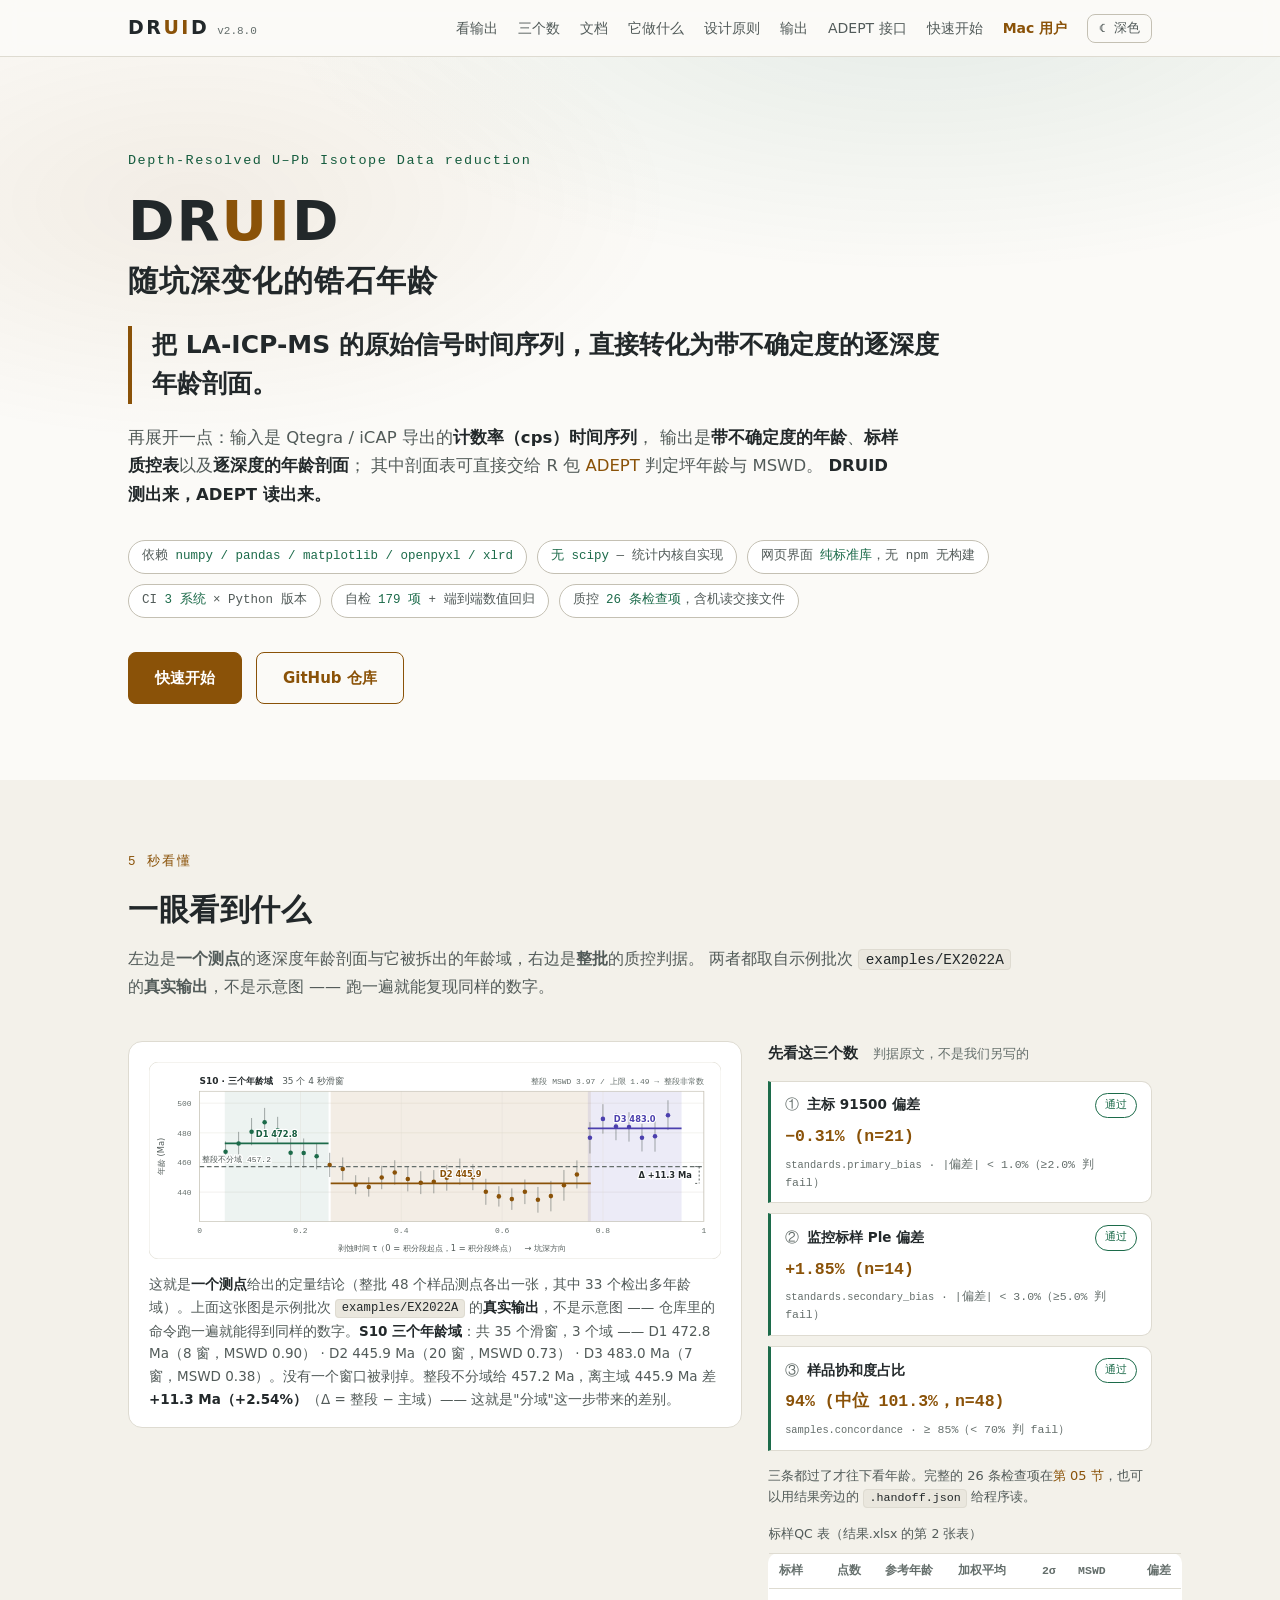
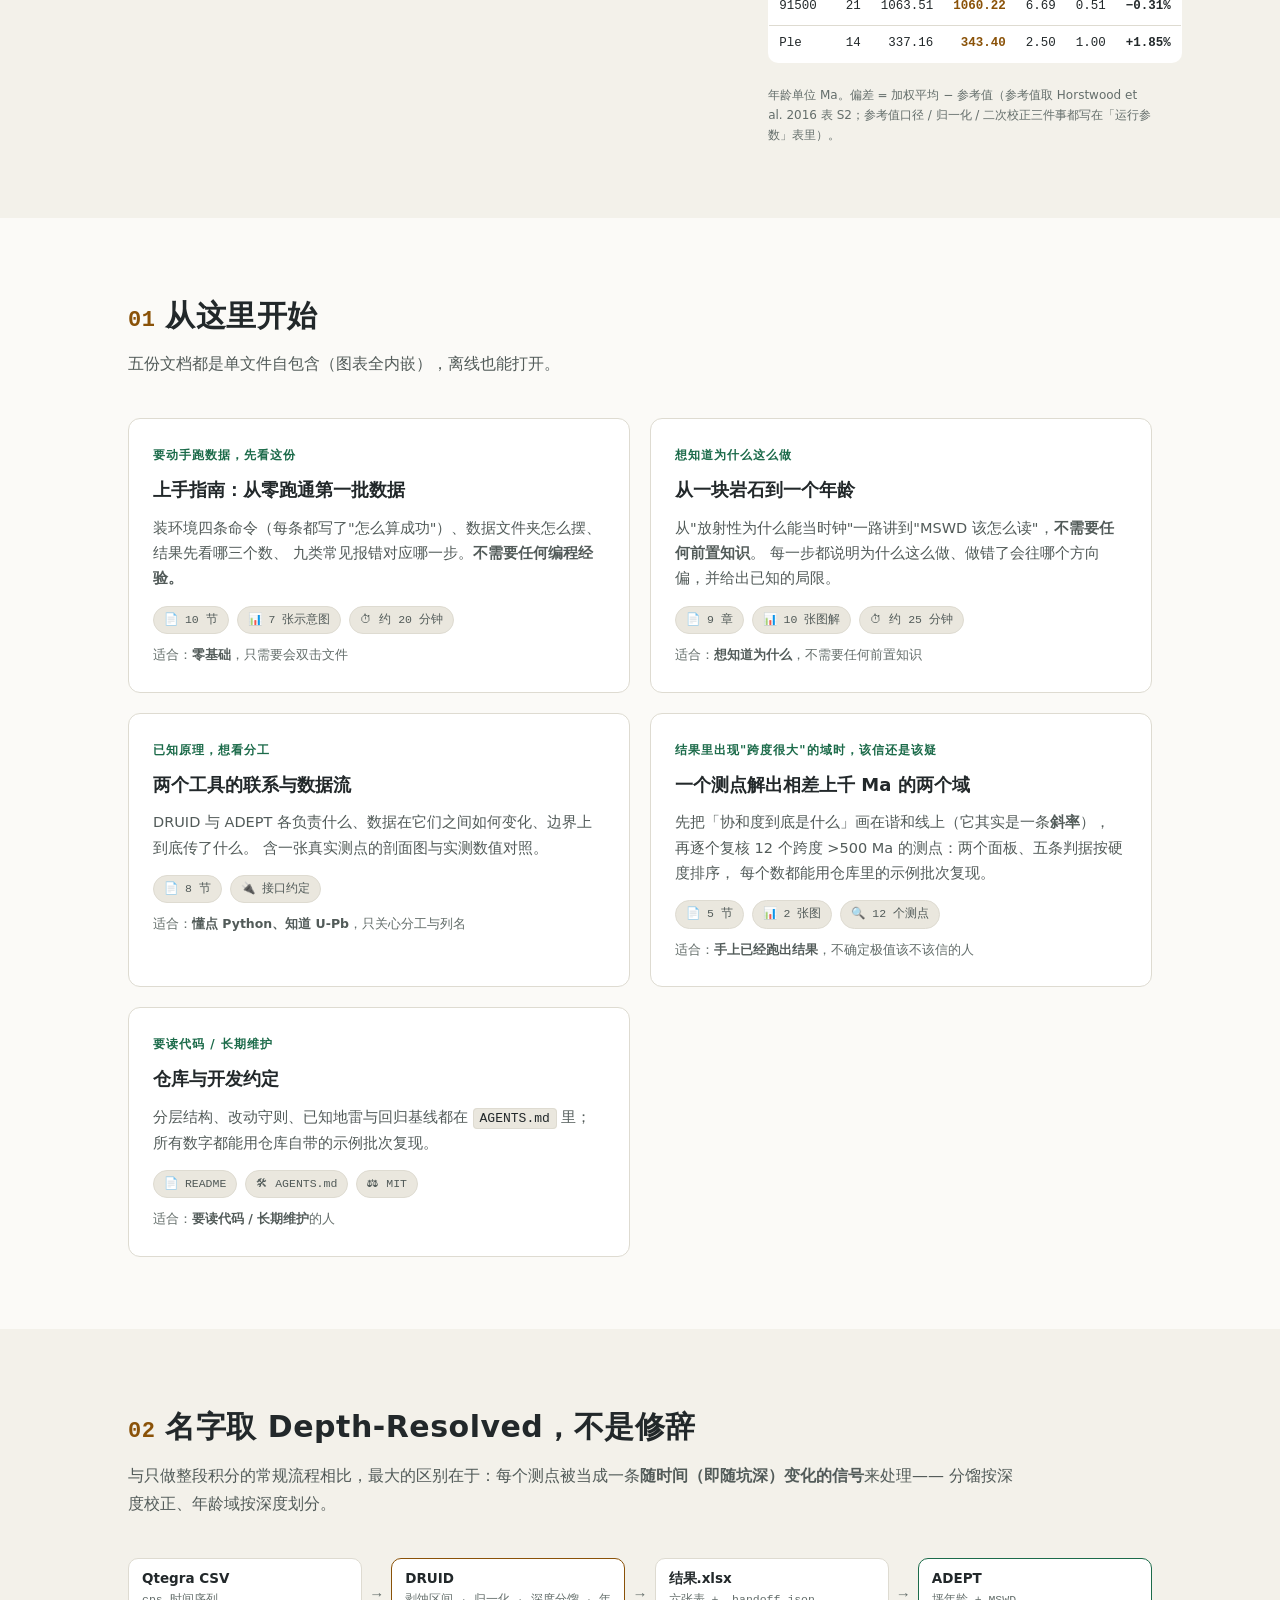
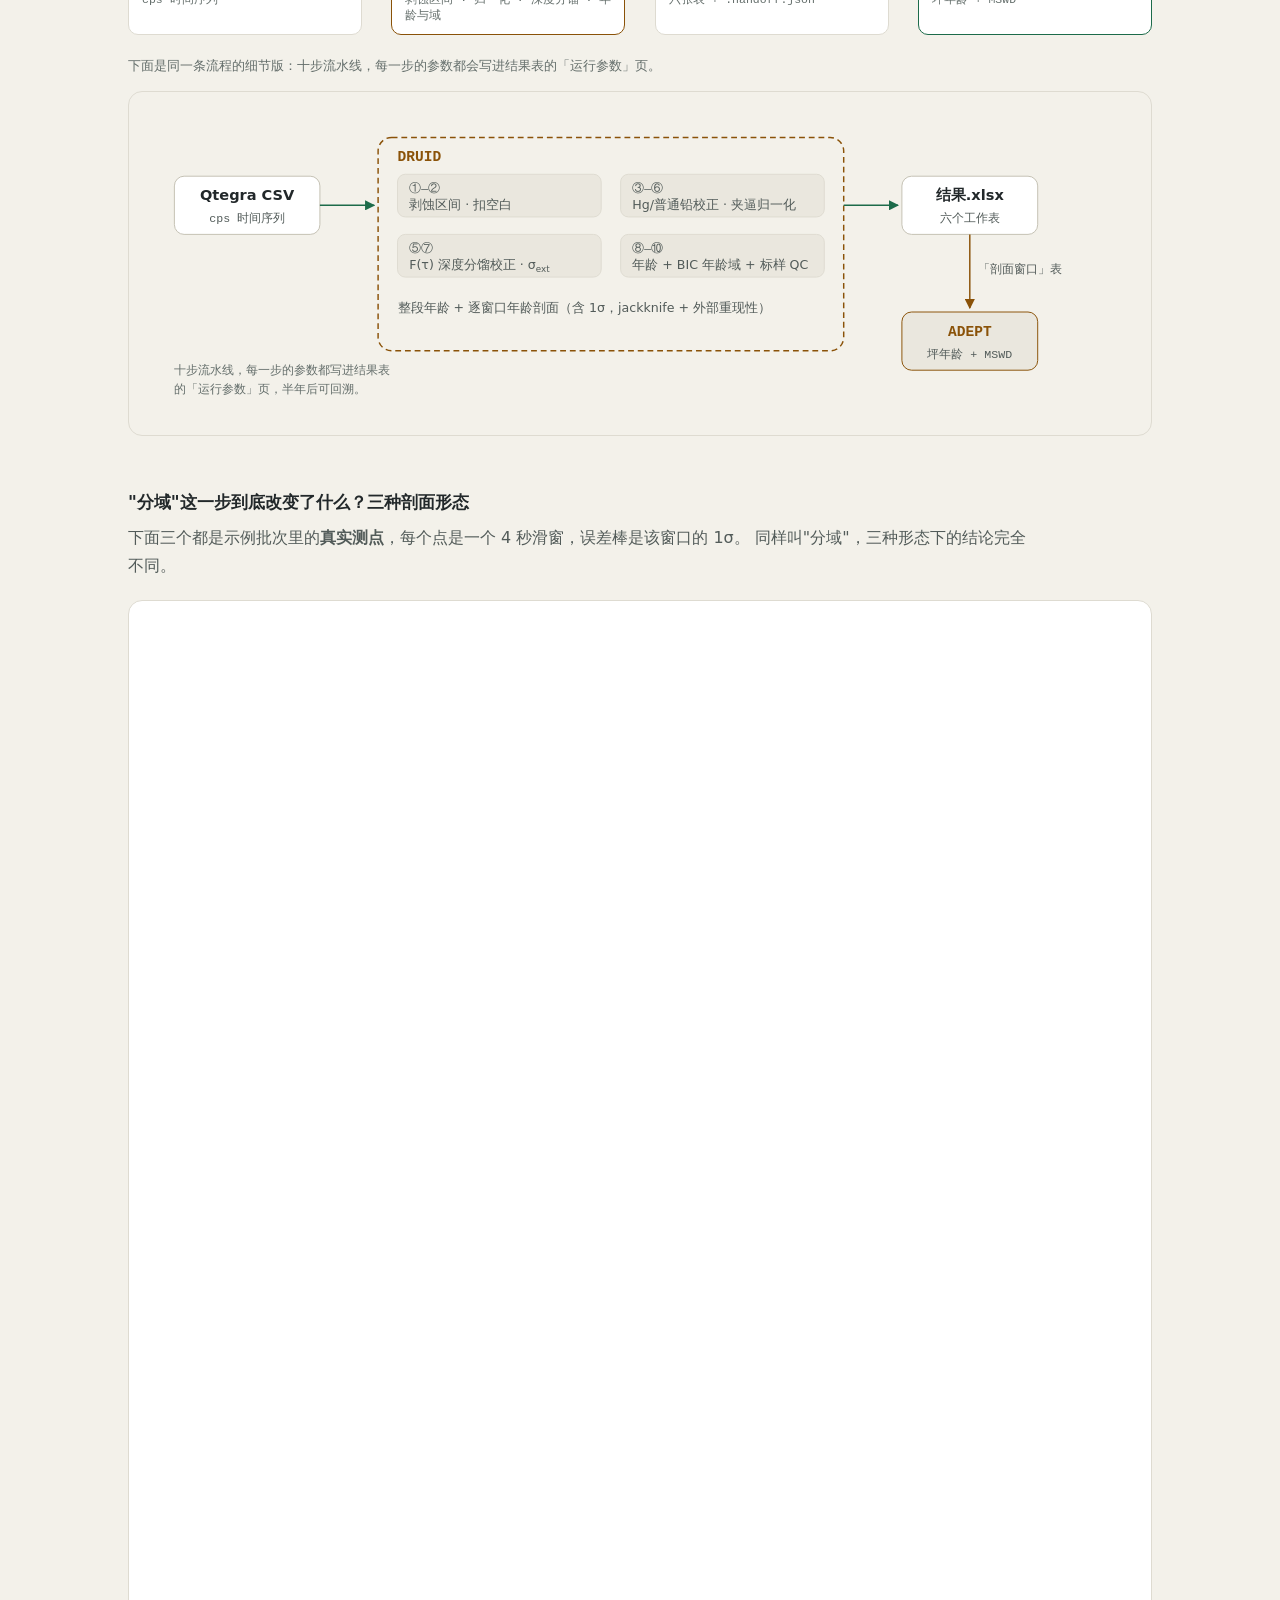
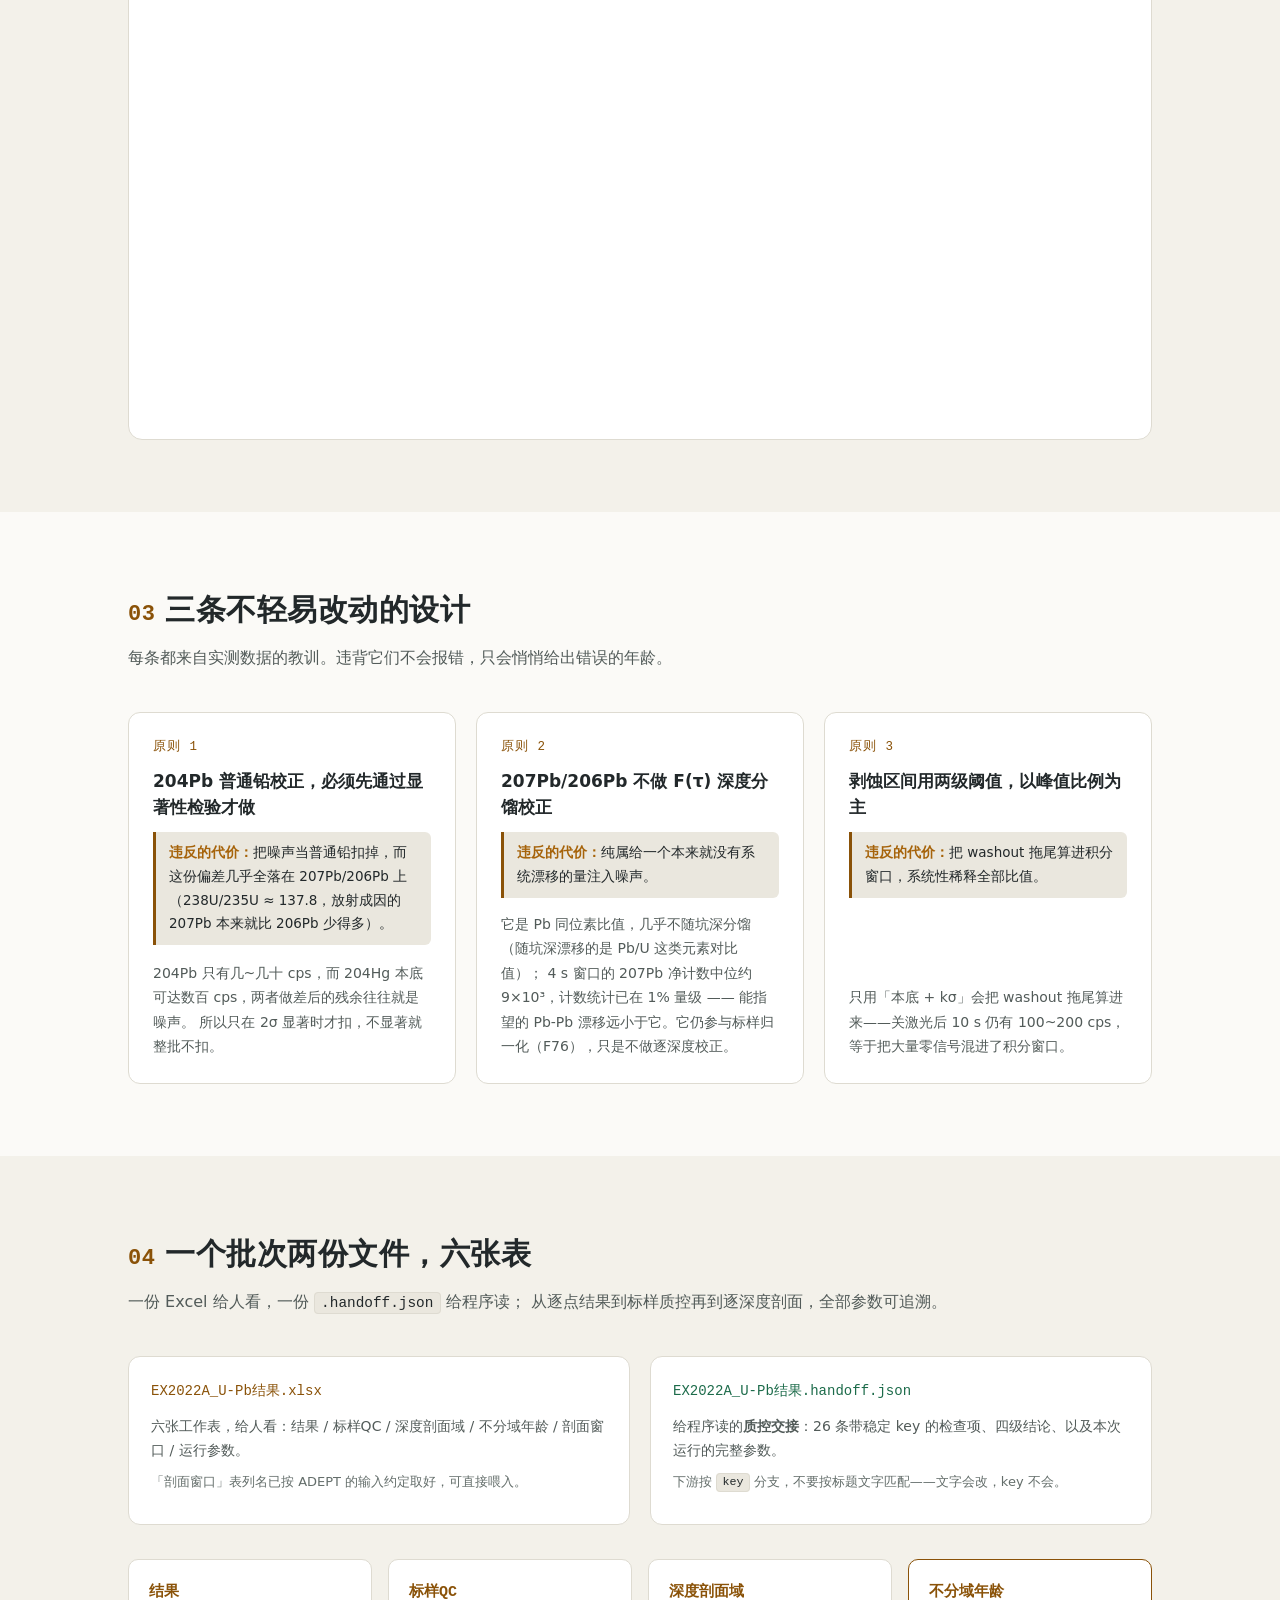
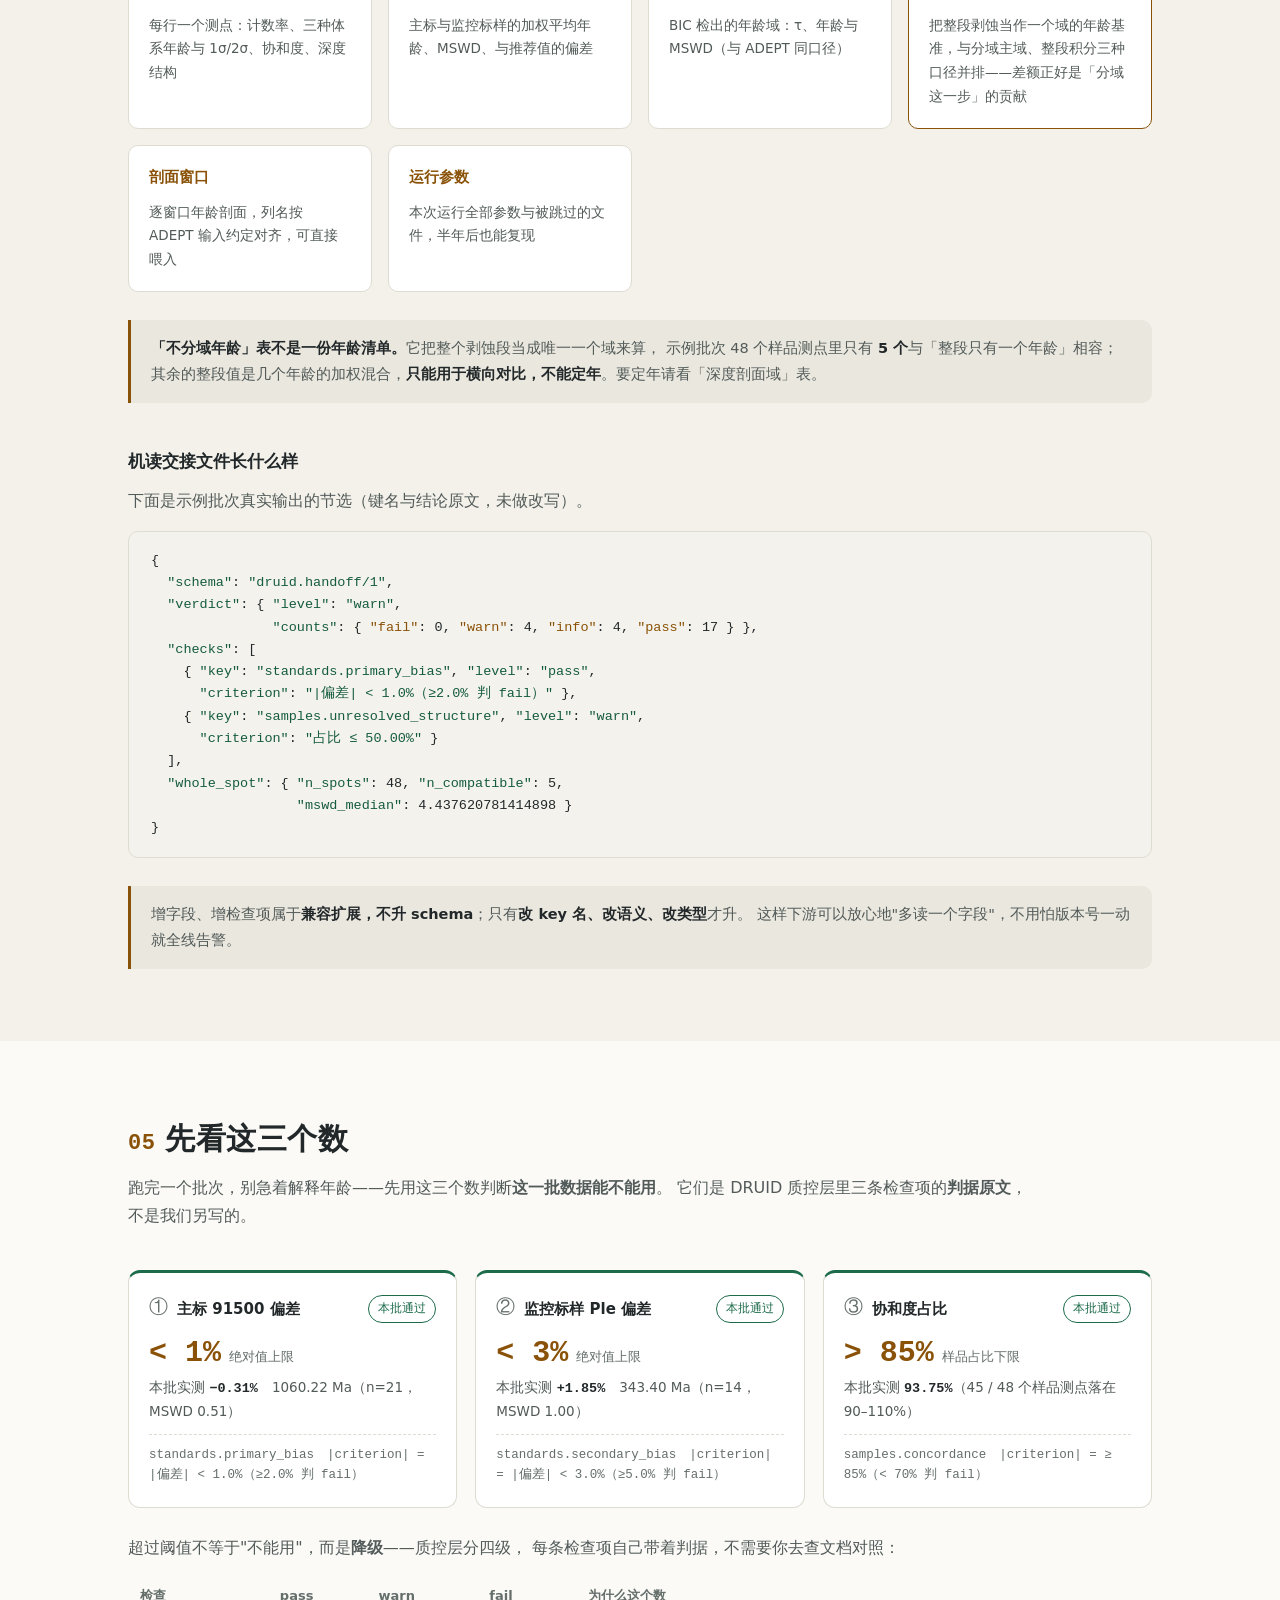
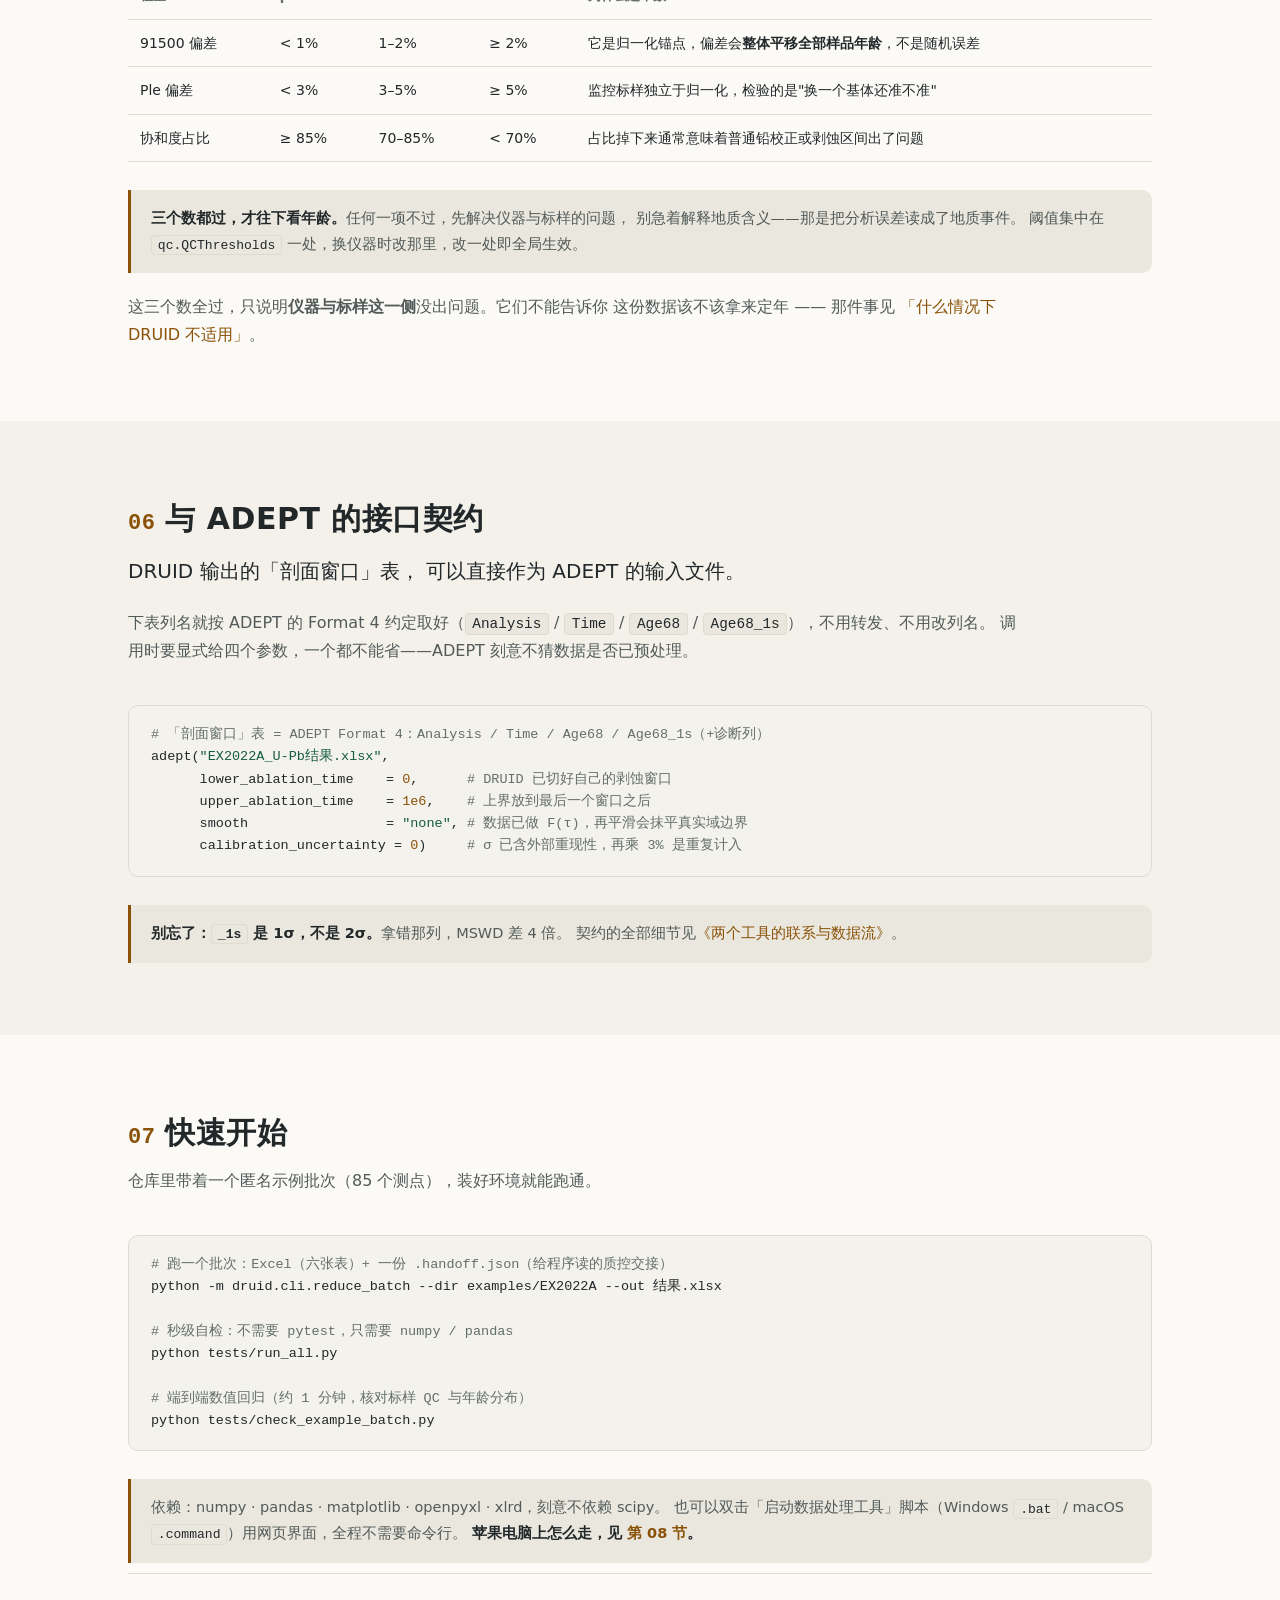
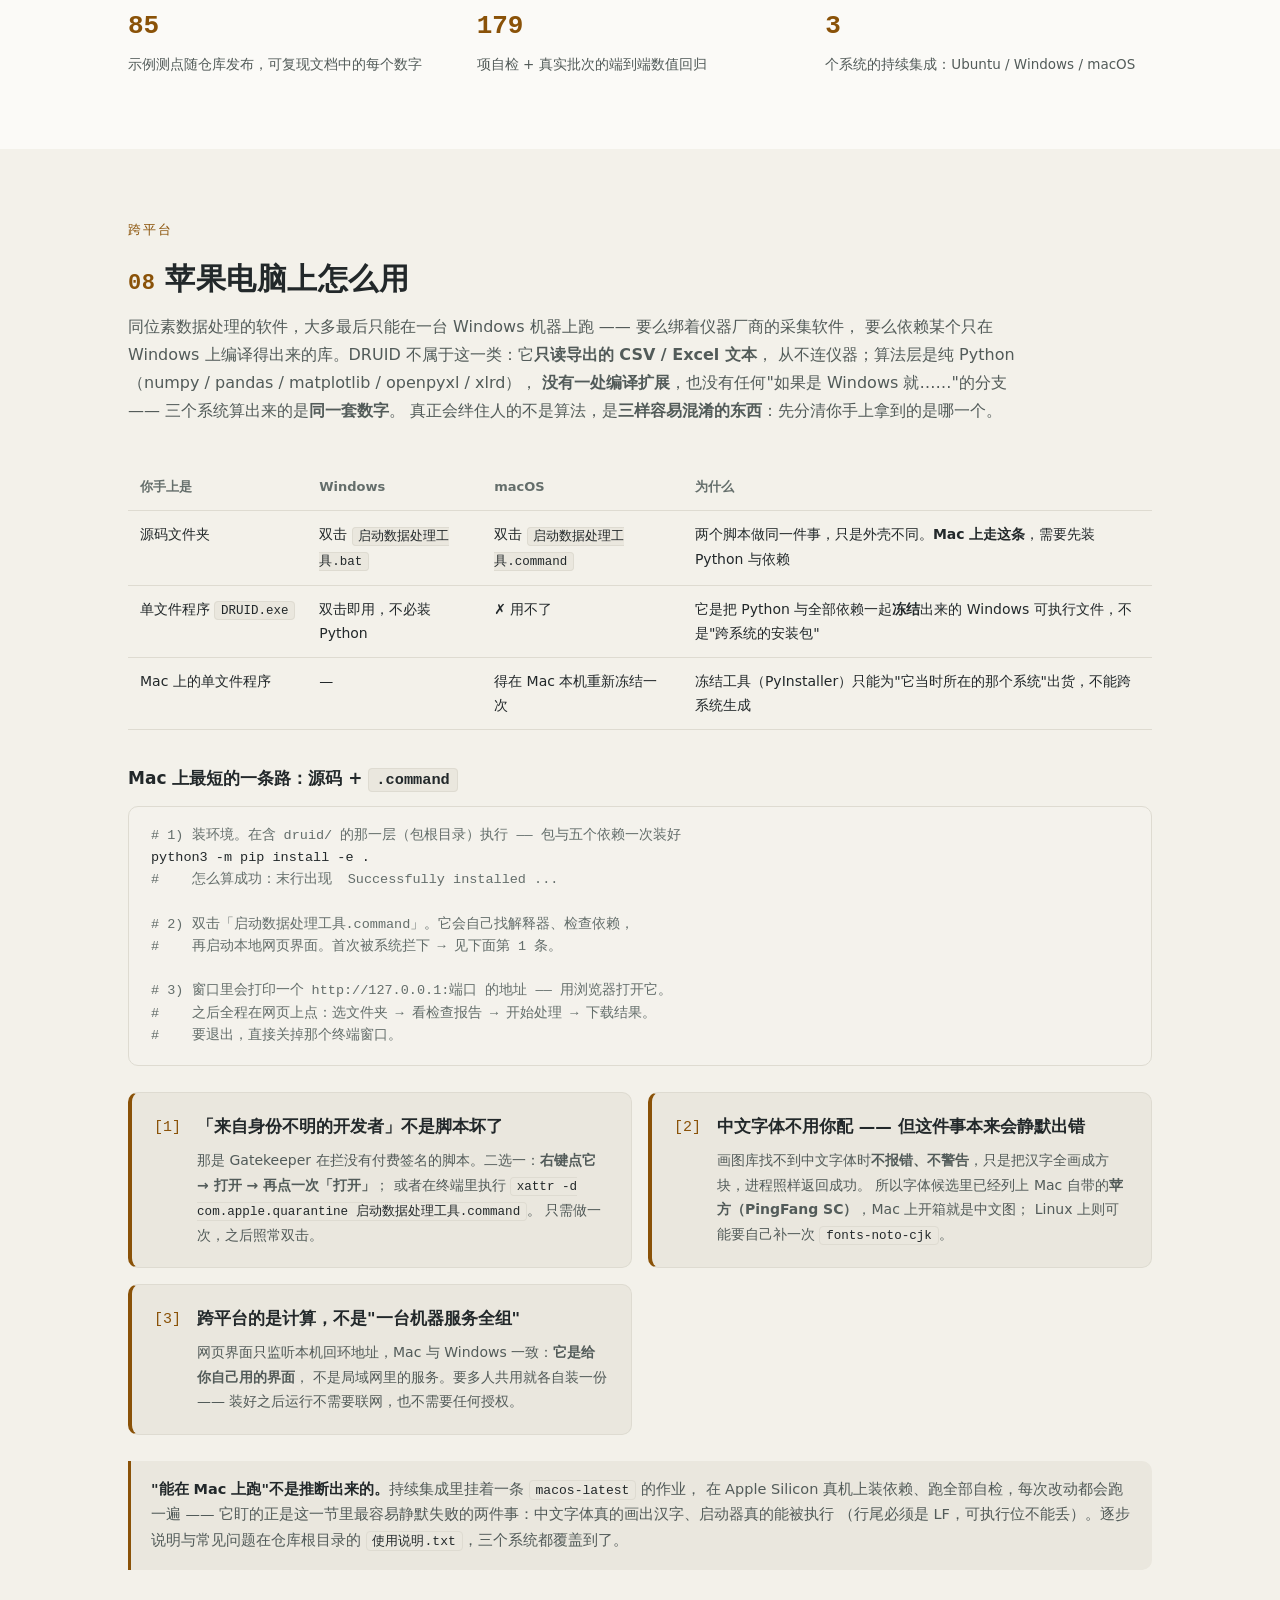
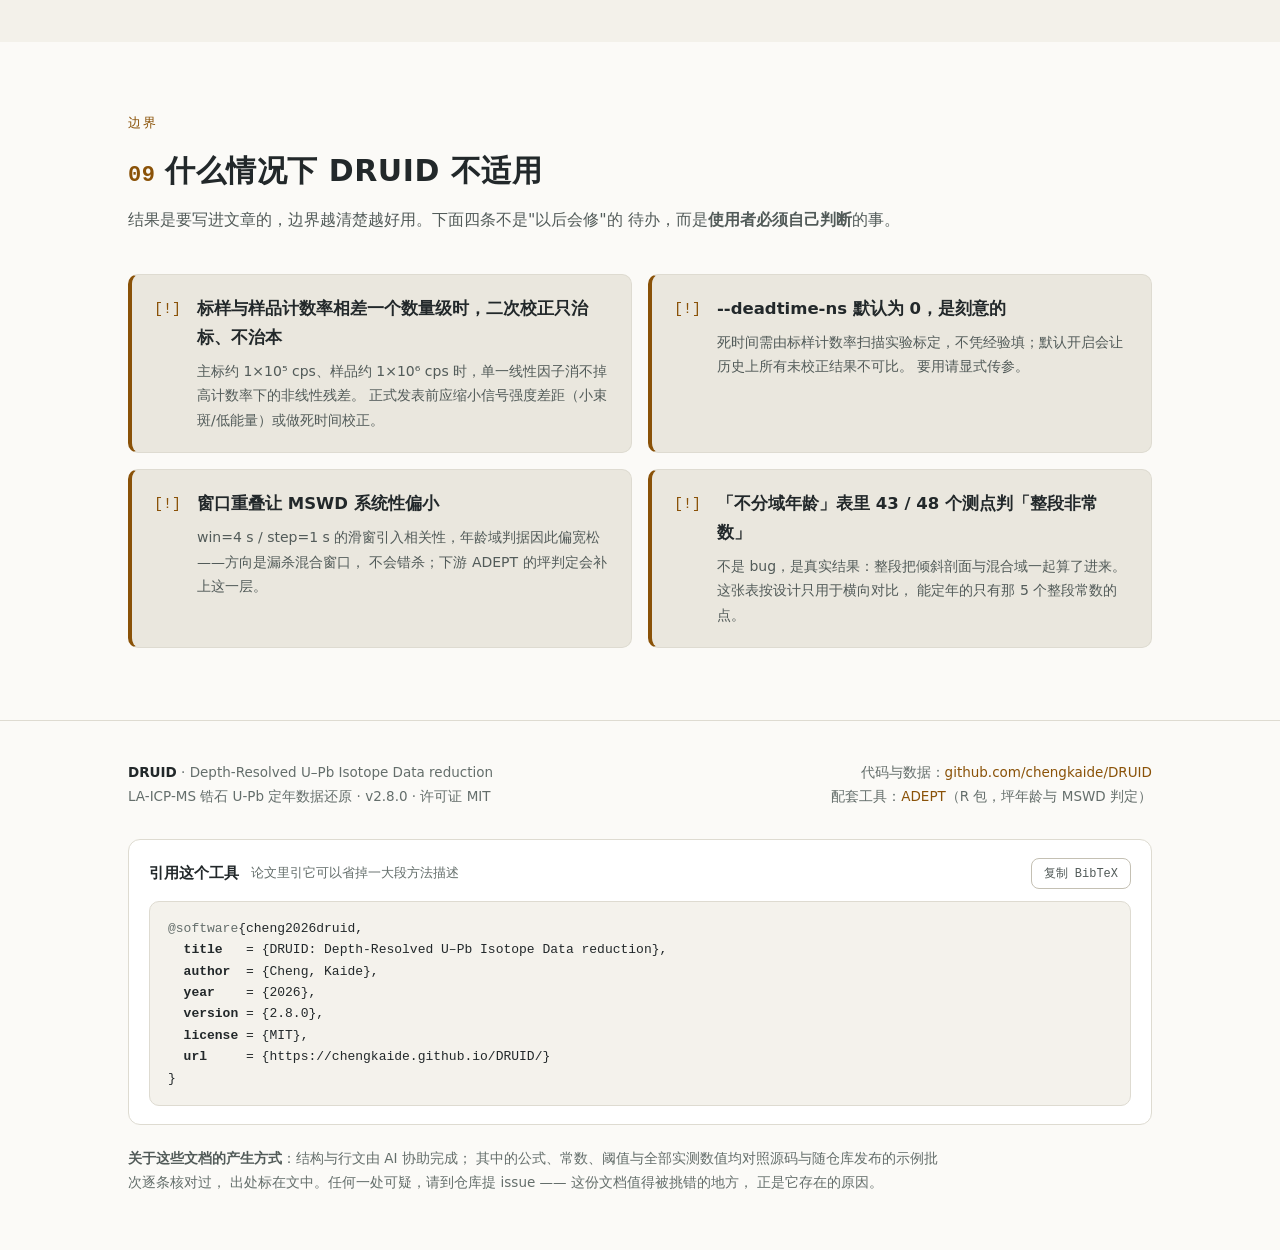
==== docs/index.html @ 4ff4d83d "比值间误差相关性 ρ：给它一个出口，并补 207/235 的严格 σ 传播 ρ(206Pb/238U, 207Pb/206Pb) 每个窗口都在算（刀切协方差），但结果表 / 剖面窗口 / 深度剖面域 " ====
<!DOCTYPE html>
<html lang="zh-CN" data-theme="dark">
<head>
<meta charset="UTF-8">
<meta name="viewport" content="width=device-width, initial-scale=1.0">
<title>DRUID — LA-ICP-MS 锆石 U-Pb 定年：从 cps 时间序列到逐深度年龄剖面</title>
<meta name="description" content="DRUID（Depth-Resolved U–Pb Isotope Data reduction）把 Qtegra/iCAP 导出的 LA-ICP-MS 原始计数率时间序列，还原成带不确定度的锆石 U-Pb 年龄、标样质控表与逐深度年龄剖面；「剖面窗口」表可直接交给 R 包 ADEPT 判定坪年龄与 MSWD。含完整质控层与机读交接文件。">
<meta name="keywords" content="DRUID, LA-ICP-MS, 锆石 U-Pb 定年, 激光剥蚀, 深度剖面, 分馏校正, 坪年龄, MSWD, ADEPT, 同位素年代学, geochronology, depth profile, 跨平台, macOS, 苹果电脑, Linux">
<meta name="author" content="chengkaide">
<meta name="robots" content="index, follow">
<link rel="canonical" href="https://chengkaide.github.io/DRUID/">
<!-- 目前只有中文页，所以 hreflang 只声明自己 + x-default。
     等真有英文版了再加 hreflang="en" —— 提前挂一个指向不存在页面的声明，
     搜索引擎只会回一句"目标无效"。 -->
<link rel="alternate" hreflang="zh-CN" href="https://chengkaide.github.io/DRUID/">
<link rel="alternate" hreflang="x-default" href="https://chengkaide.github.io/DRUID/">
<meta name="theme-color" content="#0d1512">

<!-- 社交分享：微信 / Twitter / Slack 等抓这里 -->
<meta property="og:type" content="website">
<meta property="og:site_name" content="DRUID">
<meta property="og:locale" content="zh_CN">
<meta property="og:title" content="DRUID — 随坑深变化的锆石年龄">
<meta property="og:description" content="把 LA-ICP-MS 的原始信号时间序列，直接转化为带不确定度的逐深度年龄剖面。DRUID 测出来，ADEPT 读出来。">
<meta property="og:url" content="https://chengkaide.github.io/DRUID/">
<meta property="og:image" content="https://chengkaide.github.io/DRUID/og-image.png">
<meta property="og:image:type" content="image/png">
<meta property="og:image:width" content="1200">
<meta property="og:image:height" content="630">
<meta property="og:image:alt" content="DRUID：从 cps 时间序列到逐深度年龄剖面">
<meta name="twitter:card" content="summary_large_image">
<meta name="twitter:title" content="DRUID — 随坑深变化的锆石年龄">
<meta name="twitter:description" content="把 LA-ICP-MS 的原始信号时间序列，直接转化为带不确定度的逐深度年龄剖面。">
<meta name="twitter:image" content="https://chengkaide.github.io/DRUID/og-image.png">

<link rel="icon" href="data:image/svg+xml,%3Csvg xmlns='http://www.w3.org/2000/svg' viewBox='0 0 64 64'%3E%3Crect width='64' height='64' rx='14' fill='%230d1512'/%3E%3Ctext x='32' y='45' font-family='Georgia,serif' font-size='38' font-weight='bold' fill='%23e8b04b' text-anchor='middle'%3ED%3C/text%3E%3C/svg%3E">

<!-- 结构化数据：告诉搜索引擎这是一个科研软件项目，而不是一篇普通网页 -->
<script type="application/ld+json">
{
  "@context": "https://schema.org",
  "@type": "SoftwareApplication",
  "name": "DRUID",
  "alternateName": "Depth-Resolved U–Pb Isotope Data reduction",
  "description": "把 Qtegra/iCAP 导出的 LA-ICP-MS 原始计数率时间序列还原为带不确定度的锆石 U-Pb 年龄、标样质控表与逐深度年龄剖面，「剖面窗口」表可直接交给 ADEPT 判定坪年龄与 MSWD。",
  "url": "https://chengkaide.github.io/DRUID/",
  "codeRepository": "https://github.com/chengkaide/DRUID",
  "softwareVersion": "2.8.0",
  "applicationCategory": "ScienceApplication",
  "applicationSubCategory": "Geochronology",
  "operatingSystem": "Windows, Linux, macOS (Python ≥ 3.9)",
  "programmingLanguage": "Python",
  "license": "https://opensource.org/licenses/MIT",
  "isAccessibleForFree": true,
  "keywords": "LA-ICP-MS, U-Pb, 锆石定年, 深度剖面, 分馏校正, 坪年龄, MSWD, ADEPT",
  "softwareRequirements": "numpy, pandas, matplotlib, openpyxl, xlrd（刻意不依赖 scipy）",
  "author": { "@type": "Person", "name": "chengkaide", "url": "https://github.com/chengkaide" },
  "citation": "Cheng, K. (2026). DRUID: Depth-Resolved U–Pb Isotope Data reduction (v2.8.0) [Computer software]. https://chengkaide.github.io/DRUID/",
  "maintainer": { "@type": "Person", "name": "chengkaide", "url": "https://github.com/chengkaide" }
}
</script>

<style>
:root{
  /* ── 深色（默认，品牌色）──────────────────────────────────────── */
  --bg:#0d1512; --bg2:#111d18; --bg3:#16241e; --card:#132019;
  --line:#26402f; --line2:#35573f;
  --txt:#e6f0e9; --dim:#9db8a8; --faint:#6d8a79;
  --acc:#e8b04b; --acc2:#f2c86d; --grn:#5fb87a; --grn2:#8fd4a4;
  /* 第三个年龄域的配色：绿、黄之外再来一种，保证三联图里三个域分得开。
     深色主题用浅紫（在 #132019 上对比 8.6:1），浅色主题换成深紫（在 #fff 上 7.4:1）。 */
  --vio:#a394f0;
  --code-bg:#0a120e; --btn-ink:#171108; --nav-bg:rgba(13,21,18,.88);
  --hero-a:rgba(95,184,122,.14); --hero-b:rgba(232,176,75,.10);
}
/* ── 浅色：与其它文档页同一套暖纸底色，切换时不跳戏 ────────────────
   对比度已逐项算过（正文 14.3:1、次要 6.6:1、最淡的小字 5.1:1，
   链接 6.1:1），全部 ≥ WCAG AA 的 4.5:1。改色时请重新算一遍。 */
:root[data-theme=light]{
  --bg:#fbfaf7; --bg2:#f3f1ea; --bg3:#eae7de; --card:#ffffff;
  --line:#dedbd1; --line2:#c4c0b3;
  --txt:#22282a; --dim:#525b59; --faint:#646e6b;
  --acc:#8a5208; --acc2:#a6630a; --grn:#1c6b4a; --grn2:#155c3e;
  --vio:#4b3fae;
  --code-bg:#f4f2ec; --btn-ink:#ffffff; --nav-bg:rgba(251,250,247,.88);
  --hero-a:rgba(28,107,74,.10); --hero-b:rgba(138,82,8,.08);
}
*{margin:0;padding:0;box-sizing:border-box}
html{scroll-behavior:smooth}
body{background:var(--bg);color:var(--txt);font-family:var(--sans);line-height:1.75;font-size:16px;
  -webkit-text-size-adjust:100%}
:root{--mono:"Cascadia Code","JetBrains Mono",Consolas,"Courier New",monospace;
      --sans:"Segoe UI","Microsoft YaHei","PingFang SC",system-ui,sans-serif}
a{color:var(--acc);text-decoration:none}
a:hover{color:var(--acc2);text-decoration:underline}
code{font-family:var(--mono);font-size:.9em;background:var(--bg3);padding:.12em .45em;
  border-radius:4px;color:var(--txt);border:1px solid var(--line)}
pre{font-family:var(--mono);background:var(--code-bg);border:1px solid var(--line);
  border-radius:10px;padding:18px 22px;overflow-x:auto;font-size:13.5px;line-height:1.65;
  color:var(--txt);-webkit-overflow-scrolling:touch}
pre .c{color:var(--faint)} pre .k{color:var(--acc)} pre .s{color:var(--grn2)}
.wrap{max-width:1080px;margin:0 auto;padding:0 28px}
section{padding:72px 0}
h2{font-size:30px;font-weight:700;letter-spacing:.5px;margin-bottom:8px}
h2 .num{color:var(--acc);font-family:var(--mono);font-size:22px;margin-right:10px}
.sub{color:var(--dim);margin-bottom:40px;font-size:16px;max-width:900px}
h3{font-size:17px}

/* 无障碍：键盘可见焦点 + 跳过导航 */
:focus-visible{outline:2.5px solid var(--acc);outline-offset:3px;border-radius:4px}
.skip{position:absolute;left:-9999px;top:0;background:var(--acc);color:var(--btn-ink);
  padding:10px 18px;z-index:99;font-weight:600}
.skip:focus{left:12px;top:12px}

/* ---- nav ---- */
nav{position:sticky;top:0;z-index:50;background:var(--nav-bg);
  backdrop-filter:blur(10px);border-bottom:1px solid var(--line)}
nav .wrap{display:flex;align-items:center;gap:20px;height:56px}
.logo{font-weight:800;font-size:19px;letter-spacing:2.5px;color:var(--txt)}
.logo b{color:var(--acc)}
.logo small{font-family:var(--mono);font-weight:400;font-size:11px;color:var(--faint);
  margin-left:8px;letter-spacing:0}
nav .links{margin-left:auto;display:flex;gap:20px;font-size:14px}
nav .links a{color:var(--dim)}
nav .links a:hover{color:var(--acc2);text-decoration:none}
#theme{border:1px solid var(--line2);background:transparent;color:var(--dim);
  font-family:var(--mono);font-size:13px;line-height:1;padding:7px 11px;border-radius:8px;
  cursor:pointer;flex-shrink:0}
#theme:hover{color:var(--acc2);border-color:var(--acc)}
@media(max-width:900px){nav .links{display:none}}
@media(max-width:900px){nav .wrap{gap:10px}}

/* ---- hero ---- */
.hero{padding:92px 0 76px;background:
  radial-gradient(1100px 480px at 72% -10%, var(--hero-a), transparent 60%),
  radial-gradient(800px 400px at 15% 20%, var(--hero-b), transparent 60%),
  var(--bg)}
.hero .en{font-family:var(--mono);font-size:13.5px;color:var(--grn2);
  letter-spacing:1.5px;margin-bottom:16px}
.hero h1{font-size:clamp(34px,6vw,56px);font-weight:800;letter-spacing:2px;line-height:1.15}
.hero h1 .em{color:var(--acc)}
/* 一句话价值主张：放在 h1 正下方，字号比正文大、比 h1 小，先于一切技术细节 */
.hero .vp{font-size:clamp(19px,2.6vw,25px);font-weight:600;line-height:1.55;
  max-width:820px;margin:26px 0 20px;color:var(--txt);
  border-left:4px solid var(--acc);padding-left:20px}
.hero .tag{font-size:16.5px;color:var(--dim);max-width:780px;margin:0 0 30px}
.hero .tag b{color:var(--txt)}
.badges{display:flex;flex-wrap:wrap;gap:10px;margin-bottom:34px}
.badge{font-family:var(--mono);font-size:12.5px;padding:5px 13px;border:1px solid var(--line2);
  border-radius:999px;color:var(--dim);background:var(--card)}
.badge i{color:var(--grn);font-style:normal}
.cta{display:flex;gap:14px;flex-wrap:wrap}
.btn{padding:12px 26px;border-radius:8px;font-weight:600;font-size:15px;
  border:1px solid var(--acc);transition:transform .2s,background .2s}
.btn:hover{text-decoration:none;transform:translateY(-2px)}
.btn.pri{background:var(--acc);color:var(--btn-ink)}
.btn.sec{background:transparent;color:var(--acc)}

/* ---- 文档卡 ---- */
.cards2{display:grid;grid-template-columns:1fr 1fr;gap:20px}
@media(max-width:860px){.cards2{grid-template-columns:1fr}}
a.doc{display:block;text-decoration:none;color:inherit;background:var(--card);
  border:1px solid var(--line);border-radius:12px;padding:26px 24px;transition:.2s}
a.doc:hover{border-color:var(--acc);transform:translateY(-3px)}
.doc .kicker{font-size:12px;font-weight:600;letter-spacing:1px;color:var(--grn);margin-bottom:8px}
.doc h3{font-size:18px;margin-bottom:10px;color:var(--txt)}
.doc p{font-size:14.5px;color:var(--dim)}
.doc .meta{margin-top:14px;font-size:12.5px;color:var(--faint);font-family:var(--mono)}

/* ---- 图 ---- */
.pipe,.figbox{background:var(--bg2);border:1px solid var(--line);border-radius:14px;
  padding:26px;margin-top:14px}
.figbox{background:var(--card)}
.flow,.fig{width:100%;height:auto;display:block}
/* 窄屏：SVG 等比缩到 1/3 时轴上的字只剩 4px 高，等于没有图。
   改成横向滚动，保一个能读的最小宽度。 */
.figscroll{overflow-x:auto;overflow-y:hidden;-webkit-overflow-scrolling:touch}
.figscroll-hint{display:none;color:var(--faint);font-size:12.5px;margin-top:10px;
  font-family:var(--mono)}
@media(max-width:760px){
  .figscroll .fig,.figscroll .flow{min-width:680px}
  .figscroll-hint{display:block}
}
.flow .fl-node{fill:var(--card);stroke:var(--line2)}
.flow .fl-box{fill:var(--bg3);stroke:var(--line)}
.flow .fl-accbox{fill:var(--bg3);stroke:var(--acc)}
.flow .fl-zone{fill:none;stroke:var(--acc);stroke-width:1.5;stroke-dasharray:6 4}
.flow .fl-ar{fill:var(--grn)}
.flow .fl-ar2{fill:var(--acc)}
.flow .fl-line{stroke:var(--grn);stroke-width:1.5}
.flow .fl-line-acc{stroke:var(--acc);stroke-width:1.5}
.flow text{font-family:var(--sans)}
.flow .fl-t{fill:var(--txt);font-size:15px;font-weight:600}
.flow .fl-body{fill:var(--dim);font-size:13px}
.flow .fl-lbl{fill:var(--dim);font-family:var(--mono);font-size:12px}
.flow .fl-f{fill:var(--faint);font-size:12.5px}
.flow .fl-acc-t{fill:var(--acc);font-size:15px;font-weight:700;font-family:var(--mono)}
.fig .fig-bg{fill:var(--card);stroke:var(--line)}
.fig .fig-frame{fill:none;stroke:var(--line2)}
.fig .fig-grid{stroke:var(--line);stroke-width:.7;opacity:.8}
.fig .fig-tick{fill:var(--faint);font-family:var(--mono);font-size:12px}
.fig .fig-axis{fill:var(--dim);font-size:12.5px;font-family:var(--sans)}
.fig .fig-ebar{stroke:var(--dim);stroke-width:1.1;opacity:.7}
.fig .fig-ebar-off{stroke:var(--faint);stroke-width:1;opacity:.4}
.fig .dot-D1{fill:var(--grn)}
.fig .dot-D2{fill:var(--acc)}
.fig .fig-dot-off{fill:none;stroke:var(--faint);stroke-width:1.3}
.fig .band-D1{fill:var(--grn);opacity:.08}
.fig .band-D2{fill:var(--acc);opacity:.10}
.fig .solid-D1{stroke:var(--grn);stroke-width:2.6}
.fig .solid-D2{stroke:var(--acc);stroke-width:2.6}
.fig .txt-D1{fill:var(--grn2);font-size:12.5px;font-weight:600;font-family:var(--sans)}
.fig .txt-D2{fill:var(--acc);font-size:12.5px;font-weight:600;font-family:var(--sans)}
.fig .dot-D3{fill:var(--vio)}
.fig .band-D3{fill:var(--vio);opacity:.10}
.fig .solid-D3{stroke:var(--vio);stroke-width:2.6}
.fig .txt-D3{fill:var(--vio);font-size:12.5px;font-weight:600;font-family:var(--sans)}
/* 三联图的面板标题：左边是形态，右边是整段判据，共用一行 */
.fig .fig-cap{fill:var(--txt);font-size:13.5px;font-weight:600;font-family:var(--sans)}
.fig .fig-num{fill:var(--acc);font-family:var(--mono);font-weight:700}
.fig .fig-cap-sub{fill:var(--dim);font-weight:400}
.fig .fig-sub{fill:var(--faint);font-size:12px;font-family:var(--mono)}
.fig .fig-whole{stroke:var(--faint);stroke-width:1.8}
.fig .fig-off-note{fill:var(--faint);font-size:12px;font-family:var(--sans)}
/* 域标签与过渡带注记会被数据点穿过去。描一圈面板底色的边（paint-order 让描边在字形下），
   等于给文字压出一条可读的缝 —— 比挪位置稳，因为点在哪是数据决定的。 */
.fig .txt-D1,.fig .txt-D2,.fig .txt-D3,.fig .fig-off-note{
  stroke:var(--card);stroke-width:3.5;paint-order:stroke fill;stroke-linejoin:round}
/* 图例放在图**下方**的 HTML 里。画进坐标系内一定会压住某个角上的数据 ——
   实测图例放右上角正好盖掉 D2 那 3 个高年龄窗口。 */
.figlegend{list-style:none;display:grid;grid-template-columns:repeat(auto-fit,minmax(250px,1fr));
  gap:12px 26px;margin:18px 0 0;padding:16px 18px;background:var(--bg2);
  border:1px solid var(--line);border-radius:10px}
.figlegend b{color:var(--txt);font-family:var(--mono);font-size:13.5px;font-weight:600;
  white-space:nowrap}
.figlegend em{color:var(--faint);font-size:12.5px;font-style:normal}
/* 三联图的图例：第一行"怎么读"，之后每个测点一行。
   序号写进 <b> 里 —— 单独放一个元素（<i>）时它会被挤到上一行，因为 li 是 block。 */
.figlegend li.key{grid-column:1/-1;display:block;color:var(--dim);font-size:13px;line-height:1.7}
.figlegend li.key span.k{display:inline-block;margin:3px 20px 3px 0}
.figlegend li.case{grid-column:1/-1;display:block;margin-top:15px;padding-top:14px;
  border-top:1px dashed var(--line)}
.figlegend li.case b{white-space:normal}
.figlegend li.case em{display:block;margin-top:4px;line-height:1.65}
.figlegend i{display:inline-block;vertical-align:-1px;margin-right:5px}
i.sw-whole{width:18px;height:0;border-top:2px dashed var(--faint)}
i.sw-d1{width:18px;height:4px;border-radius:2px;background:var(--grn)}
i.sw-d2{width:18px;height:4px;border-radius:2px;background:var(--acc)}
i.sw-d3{width:18px;height:4px;border-radius:2px;background:var(--vio)}
i.sw-off{width:11px;height:11px;border-radius:50%;border:1.4px solid var(--faint)}
figcaption{color:var(--dim);font-size:14px;margin-top:16px;line-height:1.7}
figcaption b{color:var(--txt)}

/* ---- 设计原则 ---- */
.cards{display:grid;grid-template-columns:repeat(3,1fr);gap:20px}
@media(max-width:900px){.cards{grid-template-columns:1fr}}
.card{background:var(--card);border:1px solid var(--line);border-radius:12px;
  padding:24px;transition:.2s;display:flex;flex-direction:column}
.card:hover{border-color:var(--line2);transform:translateY(-3px)}
.card .no{font-family:var(--mono);color:var(--acc);font-size:12.5px;margin-bottom:10px;
  letter-spacing:1px}
/* 原则的标题 = 一句加粗的判断句，可扫描 */
.card h3{font-size:17px;line-height:1.5;margin-bottom:12px;color:var(--txt)}
.card .cost{font-size:13.5px;color:var(--txt);background:var(--bg3);border-left:3px solid var(--acc);
  border-radius:0 6px 6px 0;padding:9px 13px;margin-bottom:14px}
.card .cost b{color:var(--acc2)}
.card p.det{font-size:14px;color:var(--dim);margin-top:auto}

/* ---- 输出 ---- */
.outgrid{display:grid;grid-template-columns:repeat(auto-fit,minmax(200px,1fr));gap:16px}
.out{background:var(--card);border:1px solid var(--line);border-radius:10px;padding:20px}
.out h4{font-family:var(--mono);font-size:15px;color:var(--acc);margin-bottom:8px}
.out p{font-size:13.5px;color:var(--dim)}
.out.hi{border-color:var(--acc)}
.notebox{border-left:3px solid var(--acc);background:var(--bg3);padding:16px 20px;
  border-radius:0 10px 10px 0;margin-top:28px;font-size:14.5px;color:var(--dim)}
.notebox b{color:var(--txt)}
.files{display:grid;grid-template-columns:1fr 1fr;gap:20px;margin-bottom:34px}
@media(max-width:860px){.files{grid-template-columns:1fr}}
.filecard{background:var(--card);border:1px solid var(--line);border-radius:12px;padding:22px}
.filecard .fn{font-family:var(--mono);font-size:14px;color:var(--acc);margin-bottom:10px}
.filecard .fn2{font-family:var(--mono);font-size:14px;color:var(--grn);margin-bottom:10px}
.filecard p{font-size:14px;color:var(--dim);margin-bottom:8px}

/* ---- 三个数（独立模块）---- */
.gate{display:grid;grid-template-columns:repeat(3,1fr);gap:18px;margin-bottom:26px}
@media(max-width:900px){.gate{grid-template-columns:1fr}}
.gcard{background:var(--card);border:1px solid var(--line);border-radius:12px;padding:22px 20px;
  border-top:3px solid var(--line2)}
.gcard.pass{border-top-color:var(--grn)}
.gcard.warn{border-top-color:var(--acc)}
.gtop{display:flex;align-items:center;gap:9px;margin-bottom:14px;flex-wrap:wrap}
.gn{font-family:var(--mono);font-size:19px;color:var(--faint);line-height:1}
.gname{font-size:15px;font-weight:600;color:var(--txt)}
.gpill{margin-left:auto;font-family:var(--mono);font-size:11.5px;padding:3px 9px;
  border-radius:999px;border:1px solid var(--line2);color:var(--dim)}
.gpill.pass{border-color:var(--grn);color:var(--grn)}
.gval{display:flex;align-items:baseline;gap:8px;margin-bottom:6px;flex-wrap:nowrap}
.gval b{font-family:var(--mono);font-size:30px;font-weight:700;color:var(--acc);line-height:1.1;
  white-space:nowrap}
.gval span{font-size:13px;color:var(--faint)}
.gmeas{font-size:13.5px;color:var(--dim)}
.gmeas b{font-family:var(--mono);color:var(--txt);font-weight:600}
.gcri{font-size:12.5px;color:var(--faint);font-family:var(--mono);margin-top:10px;
  line-height:1.6;border-top:1px dashed var(--line);padding-top:10px}
.gtable{width:100%;border-collapse:collapse;font-size:14px;margin-top:8px}
.gtable th,.gtable td{border-bottom:1px solid var(--line);padding:11px 12px;text-align:left;
  vertical-align:top}
.gtable th{font-size:13px;color:var(--faint);font-weight:600;white-space:nowrap}
.gtable td:first-child{white-space:nowrap;color:var(--txt)}
.gtable code{font-size:12.5px}
@media(max-width:700px){
  .gtable,.gtable thead,.gtable tbody,.gtable th,.gtable td,.gtable tr{display:block}
  .gtable thead{display:none}
  .gtable tr{border:1px solid var(--line);border-radius:10px;margin-bottom:12px;padding:6px 4px}
  .gtable td{border:none;padding:6px 12px}
  .gtable td::before{content:attr(data-th) "　";color:var(--faint);font-size:12.5px}
}

/* ---- 限制 ---- */
.limit{display:flex;gap:16px;background:var(--card);border:1px solid var(--line);
  border-radius:10px;padding:20px 22px;margin-bottom:16px}
.limit .ic{color:var(--acc);font-family:var(--mono);font-size:15px;flex-shrink:0;padding-top:2px}
.limit h4{font-size:15.5px;margin-bottom:6px}
.limit p{font-size:14px;color:var(--dim)}

/* ---- facts ---- */
.facts{display:grid;grid-template-columns:repeat(3,1fr);gap:22px;border-top:1px solid var(--line);
  padding-top:30px;margin-top:10px}
@media(max-width:720px){.facts{grid-template-columns:1fr}}
.fact .n{font-size:26px;font-weight:700;color:var(--acc);font-family:var(--mono)}
.fact .d{font-size:13.5px;color:var(--dim);margin-top:4px}

/* ---- footer ---- */
footer{border-top:1px solid var(--line);padding:40px 0 56px;color:var(--faint);font-size:13.5px}
footer .row{display:flex;justify-content:space-between;flex-wrap:wrap;gap:16px}

/* 滚动淡入 */
.rv{opacity:0;transform:translateY(18px);transition:opacity .6s ease,transform .6s ease}
.rv.in{opacity:1;transform:none}
/* 尊重系统的"减少动态效果"偏好 */
@media (prefers-reduced-motion: reduce){
  html{scroll-behavior:auto}
  .rv{opacity:1;transform:none;transition:none}
  a.doc:hover,.card:hover,.btn:hover{transform:none}
}

/* ═══ 首屏「一眼看到什么」 ══════════════════════════════════════════════
   左边那张图和右边那张表都是 tools/gen_docs_preview.py 现算出来的，
   数字全部来自示例批次 EX2022A 的真实输出。**不要手改那两个标记之间的内容。** */
/* hero 的中文名单独一行：h1 只留项目名，中文当副标题 ——
   原来挤在 h1 里靠 <br> 断行，窄屏上两行的间距会随字号一起放大。 */
.hero .cn{font-size:clamp(20px,3.2vw,30px);font-weight:700;letter-spacing:1px;
  color:var(--txt);line-height:1.3;margin-top:8px}
.eyebrow{font-family:var(--mono);font-size:12.5px;letter-spacing:2px;color:var(--acc);
  margin-bottom:10px}
.pv{display:grid;grid-template-columns:minmax(0,1.6fr) minmax(0,1fr);gap:26px;align-items:start}
@media(max-width:1040px){.pv{grid-template-columns:1fr}}
figure.pvfig{margin:0;background:var(--card);border:1px solid var(--line);border-radius:14px;
  padding:20px 20px 16px}
figure.pvfig figcaption{margin-top:14px;font-size:13.5px}
.pvside{display:flex;flex-direction:column;gap:14px;min-width:0}
.pvhead{font-size:14.5px;font-weight:700;color:var(--txt)}
.pvhead span{font-weight:400;font-size:12.5px;color:var(--faint);font-family:var(--mono)}
.mini{display:flex;flex-direction:column;gap:10px}
.mcard{background:var(--card);border:1px solid var(--line);border-left:3px solid var(--line2);
  border-radius:0 10px 10px 0;padding:11px 14px}
.mcard.pass{border-left-color:var(--grn)}
.mcard.warn{border-left-color:var(--acc)}
.mcard.fail{border-left-color:#c8564a}
.mtop{display:flex;align-items:center;gap:8px;flex-wrap:wrap}
.mn{font-family:var(--mono);font-size:14px;color:var(--faint);line-height:1}
.mname{font-size:13.5px;font-weight:600;color:var(--txt)}
.pill{margin-left:auto;font-family:var(--mono);font-size:11px;padding:2px 9px;border-radius:999px;
  border:1px solid var(--line2);color:var(--dim);white-space:nowrap}
.pill.pass{border-color:var(--grn);color:var(--grn)}
.pill.warn{border-color:var(--acc);color:var(--acc)}
.pill.fail{border-color:#c8564a;color:#c8564a}
.mval{font-family:var(--mono);font-size:16.5px;font-weight:700;color:var(--acc);margin-top:5px}
.mcri{font-size:11.5px;color:var(--faint);font-family:var(--mono);line-height:1.55;margin-top:4px}
.mkey{background:none;border:none;padding:0;color:var(--faint)}
.pvmore{font-size:13px;color:var(--dim);line-height:1.65}
/* 标样QC 表：只在首屏出现一次，做成"像 Excel 的一小块"而不是另一种卡片 */
.qctab{width:100%;border-collapse:collapse;font-size:12.5px;font-family:var(--mono);
  background:var(--card);border:1px solid var(--line);border-radius:10px;overflow:hidden}
.qctab caption{text-align:left;font-family:var(--sans);font-size:12.5px;color:var(--dim);
  padding:0 0 8px}
.qctab th,.qctab td{padding:7px 10px;border-bottom:1px solid var(--line);text-align:right;
  white-space:nowrap}
.qctab th{color:var(--faint);font-weight:600;font-size:11.5px}
.qctab th:first-child,.qctab td:first-child{text-align:left}
.qctab tr:last-child td{border-bottom:none}
.qctab td b{color:var(--acc)}
/* 偏差的正负不做好坏色 —— 那两个颜色已经被"通过/注意"占用，
   同一个颜色在页面上表示两种意思会读错。 */
.qctab .bias-neg,.qctab .bias-pos{color:var(--txt);font-weight:600}
.qcfoot{font-size:12px;color:var(--faint);line-height:1.7;margin-top:8px}

/* ── 首屏那张图自己的两个部件 ── */
.fig .fig-whole-t{fill:var(--dim);font-size:12px;font-family:var(--mono);
  stroke:var(--card);stroke-width:3.5;paint-order:stroke fill}
.fig .fig-delta{stroke:var(--dim);stroke-width:1.4;stroke-dasharray:3 3}
.fig .fig-delta-t{fill:var(--txt);font-size:12.5px;font-weight:600;font-family:var(--sans);
  stroke:var(--card);stroke-width:3.5;paint-order:stroke fill}

/* ── 文档卡：把篇幅与时长做成 pill，另标"适合谁看" ── */
.doc .meta{display:flex;flex-wrap:wrap;gap:8px;margin-top:14px;padding:0;list-style:none}
.doc .meta li{font-family:var(--mono);font-size:11.5px;color:var(--dim);background:var(--bg3);
  border:1px solid var(--line);border-radius:999px;padding:3px 10px}
.doc .who{margin-top:10px;font-size:12.5px;color:var(--faint)}
.doc .who b{color:var(--dim)}

/* ── 限制：诚实展示边界本身就是可信度，所以给它一条明显的左边线 ── */
.limits2{display:grid;grid-template-columns:1fr 1fr;gap:16px}
@media(max-width:900px){.limits2{grid-template-columns:1fr}}
.limits2 .limit{margin-bottom:0;border-left:4px solid var(--acc);background:var(--bg3)}
.limits2 .limit h4{font-size:16.5px;color:var(--txt)}

/* ── 引用 ── */
.citebox{margin:30px 0 0;background:var(--card);border:1px solid var(--line);
  border-radius:12px;padding:18px 20px}
.citehead{display:flex;align-items:center;gap:12px;margin-bottom:12px;flex-wrap:wrap}
.citehead b{font-size:15px;color:var(--txt)}
.citehead span{font-size:12.5px;color:var(--faint)}
#copybtn{margin-left:auto;border:1px solid var(--line2);background:transparent;color:var(--dim);
  font-family:var(--mono);font-size:12px;padding:6px 12px;border-radius:8px;cursor:pointer;
  white-space:nowrap}
#copybtn:hover{color:var(--acc2);border-color:var(--acc)}
.citebox pre{margin:0;font-size:13px;padding:16px 18px}

/* ── 导航：窄屏改汉堡菜单（原来是把全部链接一起藏掉，等于没有导航） ── */
#navbtn{display:none;margin-left:auto;border:1px solid var(--line2);background:transparent;
  color:var(--dim);font-family:var(--mono);font-size:15px;line-height:1;padding:8px 12px;
  border-radius:8px;cursor:pointer;flex-shrink:0}
#navbtn:hover{color:var(--acc2);border-color:var(--acc)}
nav .links a.active{color:var(--acc);font-weight:600}
@media(max-width:1080px) and (min-width:901px){nav .links{gap:13px;font-size:13.5px}}
@media(max-width:900px){
  nav .wrap{position:relative}
  #navbtn{display:block}
  nav .links{position:absolute;left:0;right:0;top:100%;display:none;flex-direction:column;gap:0;
    margin:0;padding:8px 0 14px;background:var(--nav-bg);backdrop-filter:blur(10px);
    border-bottom:1px solid var(--line);box-shadow:0 14px 28px rgba(0,0,0,.18)}
  nav .links.open{display:flex}
  nav .links a{padding:12px 28px;font-size:15px}
}

/* ── 可读性：窄屏的代码块原来只有 13.5px，再小就不该当正文读了 ── */
@media(max-width:760px){
  pre{font-size:14px;line-height:1.8;padding:16px 16px}
  .qctab th,.qctab td{padding:6px 7px;font-size:12px}
}
pre .kn{color:var(--txt);font-weight:700}
pre .n{color:var(--acc)}
pre:focus-visible,code:focus-visible{outline:2.5px solid var(--acc);outline-offset:3px}

/* ── 高对比度：系统开了"提高对比度"就换一套变量（都算过，正文 ≥ 8:1）── */
@media (prefers-contrast: more){
  :root{--dim:#cfe0d6;--faint:#adc6b7;--line:#3d5c48;--line2:#5d8a6c;--acc:#ffc963;--acc2:#ffd98a}
  :root[data-theme=light]{--dim:#333a3c;--faint:#454f4d;--line:#a9a49a;--line2:#847e73;
    --acc:#6d3f00;--acc2:#5c3500;--grn:#0f5233;--grn2:#0d4a2e;--vio:#332a86}
}

/* ── 首屏之外那些内联 SVG 很占解析时间（三联图那一张就一千多像素高）。让浏览器
      跳过屏幕外的布局与绘制，滚到附近再算 —— 仍然保留内联，因为配色走 CSS 变量，
      抽成 <img> 就同时丢掉深浅两套主题。
      `contain-intrinsic-size` 的估值要**贴着真实高度**：估小了会让锚点跳转在
      渲染之后发生位移。第二个值写 auto，浏览器首次渲染后会记住真实尺寸。 */
#why figure.figbox{content-visibility:auto;contain-intrinsic-size:auto 1080px}
#preview figure.pvfig{content-visibility:auto;contain-intrinsic-size:auto 360px}

/* ── 流水线的"概要版"：四个大块。窄屏上不横向滚动也能知道在讲什么，
      那十步的细节仍然留在下面的 SVG 里（需要滑动的只有它）。 ── */
.flowline{display:flex;flex-wrap:wrap;align-items:stretch;gap:10px;margin:0 0 20px}
.fl-step{flex:1 1 170px;background:var(--card);border:1px solid var(--line);border-radius:10px;
  padding:10px 13px;font-size:13.5px;font-weight:600;color:var(--txt);line-height:1.4}
.fl-step em{display:block;font-style:normal;font-weight:400;font-size:11.5px;color:var(--faint);
  font-family:var(--mono);margin-top:4px}
.fl-step.core{border-color:var(--acc)}
.fl-step.adept{border-color:var(--grn)}
.fl-arw{align-self:center;color:var(--faint);font-family:var(--mono);font-size:15px}
.flowsub{font-size:13px;color:var(--faint);margin:0 0 12px}
@media(max-width:760px){.fl-arw{display:none}.fl-step{flex:1 1 100%}}
</style>

<script>
/* 主题引导：必须在首屏绘制之前跑，否则会闪一下默认深色。
   顺序是「手动选择 > 系统偏好 > 深色」。 */
(function(){
  var t = null;
  try { t = localStorage.getItem("druid-theme"); } catch(e) {}
  if (t !== "light" && t !== "dark") {
    t = (window.matchMedia && window.matchMedia("(prefers-color-scheme: light)").matches)
        ? "light" : "dark";
  }
  document.documentElement.setAttribute("data-theme", t);
})();
</script>
</head>
<body>

<a class="skip" href="#main">跳到正文</a>

<nav aria-label="主导航"><div class="wrap">
  <div class="logo">DR<b>UI</b>D<small>v2.8.0</small></div>
  <div class="links" id="navlinks">
    <a href="#preview">看输出</a><a href="#gate">三个数</a><a href="#docs">文档</a>
    <a href="#why">它做什么</a><a href="#principles">设计原则</a><a href="#output">输出</a>
    <a href="#adept">ADEPT 接口</a><a href="#start">快速开始</a><a href="#mac">Mac 用户</a>
  </div>
  <button id="navbtn" type="button" aria-expanded="false" aria-controls="navlinks"
          aria-label="展开导航菜单">☰</button>
  <button id="theme" type="button" aria-label="切换深色 / 浅色主题">◐ 主题</button>
</div></nav>

<header class="hero"><div class="wrap">
  <div class="en">Depth-Resolved U–Pb Isotope Data reduction</div>
  <h1>DR<span class="em">UI</span>D</h1>
  <p class="cn">随坑深变化的锆石年龄</p>

  <!-- 一句话价值主张：先说"解决了什么"，再说"怎么做" -->
  <p class="vp">把 LA-ICP-MS 的原始信号时间序列，直接转化为带不确定度的逐深度年龄剖面。</p>

  <p class="tag">再展开一点：输入是 Qtegra / iCAP 导出的<b>计数率（cps）时间序列</b>，
    输出是<b>带不确定度的年龄</b>、<b>标样质控表</b>以及<b>逐深度的年龄剖面</b>；
    其中剖面表可直接交给 R 包 <a href="https://github.com/chengkaide/ADEPT">ADEPT</a> 判定坪年龄与 MSWD。
    <b>DRUID 测出来，ADEPT 读出来。</b></p>

  <div class="badges">
    <span class="badge">依赖 <i>numpy / pandas / matplotlib / openpyxl / xlrd</i></span>
    <span class="badge"><i>无 scipy</i> — 统计内核自实现</span>
    <span class="badge">网页界面 <i>纯标准库</i>，无 npm 无构建</span>
    <span class="badge">CI <i>3 系统</i> × Python 版本</span>
    <span class="badge">自检 <i>179 项</i> + 端到端数值回归</span>
    <span class="badge">质控 <i>26 条检查项</i>，含机读交接文件</span>
  </div>
  <div class="cta">
    <a class="btn pri" href="#start">快速开始</a>
    <a class="btn sec" href="https://github.com/chengkaide/DRUID">GitHub 仓库</a>
  </div>
</div></header>

<main id="main">

<!-- ============ 00 一眼看到什么 ============ -->
<section id="preview" style="background:var(--bg2)"><div class="wrap">
  <p class="eyebrow">5 秒看懂</p>
  <h2>一眼看到什么</h2>
  <p class="sub">左边是<b>一个测点</b>的逐深度年龄剖面与它被拆出的年龄域，右边是<b>整批</b>的质控判据。
    两者都取自示例批次 <code>examples/EX2022A</code> 的<b>真实输出</b>，不是示意图 —— 跑一遍就能复现同样的数字。</p>
<!-- ==== 首屏预览：由 tools/gen_docs_preview.py 生成，请勿手改 ==== -->
      <div class="pv">
        <figure class="pvfig">
                  <div class="figscroll">
              <svg class="fig" viewBox="0 0 860 296" role="img" aria-labelledby="figPrevT figPrevD" aria-describedby="figPrevD">
              <title id="figPrevT">示例批次 EX2022A 的一个真实测点：逐深度年龄剖面与它的两个年龄域</title>
              <desc id="figPrevD">横轴是剥蚀时间（对应坑深），纵轴是年龄。每个点是一个 4 秒滑窗，误差棒是 1σ。灰虚线是整段不分域的加权平均，两条彩色实线是两个年龄域的均值，空心点是没进入任何年龄域的窗口。右侧竖直箭头标出整段口径与主域之差。数据取自示例批次的公开结果表，可用仓库里的命令重新算出同样的数字。</desc>
              <rect x="0" y="0" width="860" height="296" rx="14" class="fig-bg"/>
              <g class="case" data-spot="S10">
              <text class="fig-cap" x="76" y="33">S10 · 三个年龄域<tspan class="fig-cap-sub">　35 个 4 秒滑窗</tspan></text>
              <text class="fig-sub" x="834" y="33" text-anchor="end">整段 MSWD 3.97 / 上限 1.49 → 整段非常数</text>
              <line class="fig-grid" x1="76" y1="195.6" x2="834" y2="195.6"/>
              <text class="fig-tick" x="64" y="199.6" text-anchor="end">440</text>
              <line class="fig-grid" x1="76" y1="151.0" x2="834" y2="151.0"/>
              <text class="fig-tick" x="64" y="155.0" text-anchor="end">460</text>
              <line class="fig-grid" x1="76" y1="106.5" x2="834" y2="106.5"/>
              <text class="fig-tick" x="64" y="110.5" text-anchor="end">480</text>
              <line class="fig-grid" x1="76" y1="61.9" x2="834" y2="61.9"/>
              <text class="fig-tick" x="64" y="65.9" text-anchor="end">500</text>
              <text class="fig-axis" transform="translate(22,142) rotate(-90)" text-anchor="middle">年龄 (Ma)</text>
              <rect class="band-D1" x="113.9" y="44" width="156.0" height="196"/>
              <rect class="band-D2" x="273.1" y="44" width="391.0" height="196"/>
              <rect class="band-D3" x="659.7" y="44" width="140.8" height="196"/>
              <line class="fig-grid" x1="76.0" y1="44" x2="76.0" y2="240"/>
              <text class="fig-tick" x="76.0" y="257" text-anchor="middle">0</text>
              <line class="fig-grid" x1="227.6" y1="44" x2="227.6" y2="240"/>
              <text class="fig-tick" x="227.6" y="257" text-anchor="middle">0.2</text>
              <line class="fig-grid" x1="379.2" y1="44" x2="379.2" y2="240"/>
              <text class="fig-tick" x="379.2" y="257" text-anchor="middle">0.4</text>
              <line class="fig-grid" x1="530.8" y1="44" x2="530.8" y2="240"/>
              <text class="fig-tick" x="530.8" y="257" text-anchor="middle">0.6</text>
              <line class="fig-grid" x1="682.4" y1="44" x2="682.4" y2="240"/>
              <text class="fig-tick" x="682.4" y="257" text-anchor="middle">0.8</text>
              <line class="fig-grid" x1="834.0" y1="44" x2="834.0" y2="240"/>
              <text class="fig-tick" x="834.0" y="257" text-anchor="middle">1</text>
              <clipPath id="cpPreview"><rect x="76" y="44" width="758" height="196"/></clipPath>
              <g clip-path="url(#cpPreview)">
              <line class="fig-ebar" x1="115.1" y1="150.4" x2="115.1" y2="119.3"/>
              <circle class="dot-D1" cx="115.1" cy="134.8" r="3.4"/>
              <line class="fig-ebar" x1="134.7" y1="140.0" x2="134.7" y2="105.0"/>
              <circle class="dot-D1" cx="134.7" cy="122.5" r="3.4"/>
              <line class="fig-ebar" x1="154.2" y1="125.2" x2="154.2" y2="84.2"/>
              <circle class="dot-D1" cx="154.2" cy="104.7" r="3.4"/>
              <line class="fig-ebar" x1="173.8" y1="112.1" x2="173.8" y2="69.0"/>
              <circle class="dot-D1" cx="173.8" cy="90.6" r="3.4"/>
              <line class="fig-ebar" x1="193.4" y1="122.9" x2="193.4" y2="82.4"/>
              <circle class="dot-D1" cx="193.4" cy="102.7" r="3.4"/>
              <line class="fig-ebar" x1="212.9" y1="158.5" x2="212.9" y2="114.1"/>
              <circle class="dot-D1" cx="212.9" cy="136.3" r="3.4"/>
              <line class="fig-ebar" x1="232.5" y1="158.8" x2="232.5" y2="114.9"/>
              <circle class="dot-D1" cx="232.5" cy="136.8" r="3.4"/>
              <line class="fig-ebar" x1="252.0" y1="161.4" x2="252.0" y2="121.7"/>
              <circle class="dot-D1" cx="252.0" cy="141.6" r="3.4"/>
              <line class="fig-ebar" x1="271.6" y1="172.9" x2="271.6" y2="136.5"/>
              <circle class="dot-D2" cx="271.6" cy="154.7" r="3.4"/>
              <line class="fig-ebar" x1="291.2" y1="178.1" x2="291.2" y2="143.5"/>
              <circle class="dot-D2" cx="291.2" cy="160.8" r="3.4"/>
              <line class="fig-ebar" x1="310.7" y1="198.7" x2="310.7" y2="170.2"/>
              <circle class="dot-D2" cx="310.7" cy="184.4" r="3.4"/>
              <line class="fig-ebar" x1="330.3" y1="202.4" x2="330.3" y2="173.2"/>
              <circle class="dot-D2" cx="330.3" cy="187.8" r="3.4"/>
              <line class="fig-ebar" x1="349.8" y1="191.2" x2="349.8" y2="156.1"/>
              <circle class="dot-D2" cx="349.8" cy="173.7" r="3.4"/>
              <line class="fig-ebar" x1="369.4" y1="184.5" x2="369.4" y2="147.6"/>
              <circle class="dot-D2" cx="369.4" cy="166.1" r="3.4"/>
              <line class="fig-ebar" x1="389.0" y1="194.5" x2="389.0" y2="157.0"/>
              <circle class="dot-D2" cx="389.0" cy="175.7" r="3.4"/>
              <line class="fig-ebar" x1="408.5" y1="198.6" x2="408.5" y2="164.2"/>
              <circle class="dot-D2" cx="408.5" cy="181.4" r="3.4"/>
              <line class="fig-ebar" x1="428.1" y1="197.4" x2="428.1" y2="162.5"/>
              <circle class="dot-D2" cx="428.1" cy="180.0" r="3.4"/>
              <line class="fig-ebar" x1="447.6" y1="193.5" x2="447.6" y2="154.5"/>
              <circle class="dot-D2" cx="447.6" cy="174.0" r="3.4"/>
              <line class="fig-ebar" x1="467.2" y1="184.4" x2="467.2" y2="145.1"/>
              <circle class="dot-D2" cx="467.2" cy="164.7" r="3.4"/>
              <line class="fig-ebar" x1="486.8" y1="192.7" x2="486.8" y2="153.7"/>
              <circle class="dot-D2" cx="486.8" cy="173.2" r="3.4"/>
              <line class="fig-ebar" x1="506.3" y1="214.7" x2="506.3" y2="175.5"/>
              <circle class="dot-D2" cx="506.3" cy="195.1" r="3.4"/>
              <line class="fig-ebar" x1="525.9" y1="217.3" x2="525.9" y2="186.7"/>
              <circle class="dot-D2" cx="525.9" cy="202.0" r="3.4"/>
              <line class="fig-ebar" x1="545.4" y1="222.3" x2="545.4" y2="190.0"/>
              <circle class="dot-D2" cx="545.4" cy="206.1" r="3.4"/>
              <line class="fig-ebar" x1="565.0" y1="213.6" x2="565.0" y2="176.6"/>
              <circle class="dot-D2" cx="565.0" cy="195.1" r="3.4"/>
              <line class="fig-ebar" x1="584.6" y1="226.5" x2="584.6" y2="187.8"/>
              <circle class="dot-D2" cx="584.6" cy="207.2" r="3.4"/>
              <line class="fig-ebar" x1="604.1" y1="224.5" x2="604.1" y2="178.7"/>
              <circle class="dot-D2" cx="604.1" cy="201.6" r="3.4"/>
              <line class="fig-ebar" x1="623.7" y1="208.5" x2="623.7" y2="162.3"/>
              <circle class="dot-D2" cx="623.7" cy="185.4" r="3.4"/>
              <line class="fig-ebar" x1="643.2" y1="190.1" x2="643.2" y2="147.9"/>
              <circle class="dot-D2" cx="643.2" cy="169.0" r="3.4"/>
              <line class="fig-ebar" x1="662.8" y1="137.5" x2="662.8" y2="90.3"/>
              <circle class="dot-D3" cx="662.8" cy="113.9" r="3.4"/>
              <line class="fig-ebar" x1="682.3" y1="107.7" x2="682.3" y2="63.4"/>
              <circle class="dot-D3" cx="682.3" cy="85.5" r="3.4"/>
              <line class="fig-ebar" x1="701.9" y1="117.6" x2="701.9" y2="76.5"/>
              <circle class="dot-D3" cx="701.9" cy="97.1" r="3.4"/>
              <line class="fig-ebar" x1="721.5" y1="119.7" x2="721.5" y2="75.5"/>
              <circle class="dot-D3" cx="721.5" cy="97.6" r="3.4"/>
              <line class="fig-ebar" x1="741.0" y1="134.5" x2="741.0" y2="93.0"/>
              <circle class="dot-D3" cx="741.0" cy="113.8" r="3.4"/>
              <line class="fig-ebar" x1="760.6" y1="134.8" x2="760.6" y2="88.6"/>
              <circle class="dot-D3" cx="760.6" cy="111.7" r="3.4"/>
              <line class="fig-ebar" x1="780.1" y1="102.3" x2="780.1" y2="57.5"/>
              <circle class="dot-D3" cx="780.1" cy="79.9" r="3.4"/>
              </g>
              <line class="fig-whole" x1="76" y1="157.2" x2="834" y2="157.2" stroke-dasharray="7 4"/>
              <text class="fig-whole-t" x="80" y="150.2">整段不分域 457.2</text>
              <line class="solid-D1" x1="113.9" y1="122.4" x2="269.9" y2="122.4"/>
              <text class="txt-D1" x="191.9" y="113.4" text-anchor="middle">D1 472.8</text>
              <line class="solid-D2" x1="273.1" y1="182.5" x2="664.1" y2="182.5"/>
              <text class="txt-D2" x="468.6" y="173.5" text-anchor="middle">D2 445.9</text>
              <line class="solid-D3" x1="659.7" y1="99.8" x2="800.5" y2="99.8"/>
              <text class="txt-D3" x="730.1" y="90.8" text-anchor="middle">D3 483.0</text>
              <line class="fig-delta" x1="827" y1="157.2" x2="827" y2="182.5"/>
              <line class="fig-delta" x1="821" y1="157.2" x2="827" y2="157.2"/>
              <line class="fig-delta" x1="821" y1="182.5" x2="827" y2="182.5"/>
              <text class="fig-delta-t" x="816.0" y="173.9" text-anchor="end">Δ +11.3 Ma</text>
              <rect class="fig-frame" x="76" y="44" width="758" height="196"/>
              <text class="fig-axis" x="455" y="284" text-anchor="middle">剥蚀时间 τ（0 = 积分段起点，1 = 积分段终点）　→ 坑深方向</text>
              </g>
              </svg>
              </div>
              <p class="figscroll-hint">图较宽，可左右滑动查看完整的坐标轴</p>
          <figcaption>这就是<b>一个测点</b>给出的定量结论（整批 48 个样品测点各出一张，其中 33 个检出多年龄域）。上面这张图是示例批次 <code>examples/EX2022A</code> 的<b>真实输出</b>，不是示意图 —— 仓库里的命令跑一遍就能得到同样的数字。<b>S10 三个年龄域</b>：共 35 个滑窗，3 个域 —— D1 472.8 Ma（8 窗，MSWD 0.90） · D2 445.9 Ma（20 窗，MSWD 0.73） · D3 483.0 Ma（7 窗，MSWD 0.38）。没有一个窗口被剥掉。整段不分域给 457.2 Ma，离主域 445.9 Ma 差 <b>+11.3 Ma（+2.54%）</b>（Δ = 整段 − 主域）—— 这就是"分域"这一步带来的差别。</figcaption>
        </figure>
        <div class="pvside">
          <p class="pvhead">先看这三个数　<span>判据原文，不是我们另写的</span></p>
          <div class="mini">
                <div class="mcard pass" data-key="standards.primary_bias">
                  <div class="mtop"><span class="mn">①</span><span class="mname">主标 91500 偏差</span><span class="pill pass">通过</span></div>
                  <div class="mval">−0.31% (n=21)</div>
                  <div class="mcri"><code class="mkey">standards.primary_bias</code> · |偏差| &lt; 1.0%（≥2.0% 判 fail）</div>
                </div>
                <div class="mcard pass" data-key="standards.secondary_bias">
                  <div class="mtop"><span class="mn">②</span><span class="mname">监控标样 Ple 偏差</span><span class="pill pass">通过</span></div>
                  <div class="mval">+1.85% (n=14)</div>
                  <div class="mcri"><code class="mkey">standards.secondary_bias</code> · |偏差| &lt; 3.0%（≥5.0% 判 fail）</div>
                </div>
                <div class="mcard pass" data-key="samples.concordance">
                  <div class="mtop"><span class="mn">③</span><span class="mname">样品协和度占比</span><span class="pill pass">通过</span></div>
                  <div class="mval">94% (中位 101.3%，n=48)</div>
                  <div class="mcri"><code class="mkey">samples.concordance</code> · ≥ 85%（&lt; 70% 判 fail）</div>
                </div>
              </div>
          <p class="pvmore">三条都过了才往下看年龄。完整的 26 条检查项在<a href="#gate">第 05 节</a>，也可以用结果旁边的 <code>.handoff.json</code> 给程序读。</p>
          <table class="qctab">
            <caption>标样QC 表（结果.xlsx 的第 2 张表）</caption>
            <thead><tr><th>标样</th><th>点数</th><th>参考年龄</th><th>加权平均</th><th>2σ</th><th>MSWD</th><th>偏差</th></tr></thead>
            <tbody>
              <tr><td>91500</td><td>21</td><td>1063.51</td><td><b>1060.22</b></td><td>6.69</td><td>0.51</td><td class="bias-neg">−0.31%</td></tr>
              <tr><td>Ple</td><td>14</td><td>337.16</td><td><b>343.40</b></td><td>2.50</td><td>1.00</td><td class="bias-pos">+1.85%</td></tr>
            </tbody></table>
            <p class="qcfoot">年龄单位 Ma。偏差 = 加权平均 − 参考值（参考值取 Horstwood et al. 2016 表 S2；参考值口径 / 归一化 / 二次校正三件事都写在「运行参数」表里）。</p>
        </div>
      </div>
<!-- ==== 首屏预览结束 ==== -->
</div></section>

<!-- ============ 01 文档 ============ -->
<section id="docs"><div class="wrap">
  <h2><span class="num">01</span>从这里开始</h2>
  <p class="sub">五份文档都是单文件自包含（图表全内嵌），离线也能打开。</p>
  <div class="cards2 rv">
    <a class="doc" href="getting-started.html">
      <p class="kicker">要动手跑数据，先看这份</p>
      <h3>上手指南：从零跑通第一批数据</h3>
      <p>装环境四条命令（每条都写了"怎么算成功"）、数据文件夹怎么摆、结果先看哪三个数、
        九类常见报错对应哪一步。<b>不需要任何编程经验。</b></p>
      <ul class="meta"><li>📄 10 节</li><li>📊 7 张示意图</li><li>⏱ 约 20 分钟</li></ul>
      <p class="who">适合：<b>零基础</b>，只需要会双击文件</p>
    </a>
    <a class="doc" href="from-first-principles.html">
      <p class="kicker">想知道为什么这么做</p>
      <h3>从一块岩石到一个年龄</h3>
      <p>从"放射性为什么能当时钟"一路讲到"MSWD 该怎么读"，<b>不需要任何前置知识</b>。
        每一步都说明为什么这么做、做错了会往哪个方向偏，并给出已知的局限。</p>
      <ul class="meta"><li>📄 9 章</li><li>📊 10 张图解</li><li>⏱ 约 25 分钟</li></ul>
      <p class="who">适合：<b>想知道为什么</b>，不需要任何前置知识</p>
    </a>
    <a class="doc" href="druid-adept-dataflow.html">
      <p class="kicker">已知原理，想看分工</p>
      <h3>两个工具的联系与数据流</h3>
      <p>DRUID 与 ADEPT 各负责什么、数据在它们之间如何变化、边界上到底传了什么。
        含一张真实测点的剖面图与实测数值对照。</p>
      <ul class="meta"><li>📄 8 节</li><li>🔌 接口约定</li></ul>
      <p class="who">适合：<b>懂点 Python、知道 U-Pb</b>，只关心分工与列名</p>
    </a>
    <a class="doc" href="extreme-domain-spans.html">
      <p class="kicker">结果里出现"跨度很大"的域时，该信还是该疑</p>
      <h3>一个测点解出相差上千 Ma 的两个域</h3>
      <p>先把「协和度到底是什么」画在谐和线上（它其实是一条<b>斜率</b>），
        再逐个复核 12 个跨度 &gt;500 Ma 的测点：两个面板、五条判据按硬度排序，
        每个数都能用仓库里的示例批次复现。</p>
      <ul class="meta"><li>📄 5 节</li><li>📊 2 张图</li><li>🔍 12 个测点</li></ul>
      <p class="who">适合：<b>手上已经跑出结果</b>，不确定极值该不该信的人</p>
    </a>
    <a class="doc" href="https://github.com/chengkaide/DRUID">
      <p class="kicker">要读代码 / 长期维护</p>
      <h3>仓库与开发约定</h3>
      <p>分层结构、改动守则、已知地雷与回归基线都在 <code>AGENTS.md</code> 里；
        所有数字都能用仓库自带的示例批次复现。</p>
      <ul class="meta"><li>📄 README</li><li>🛠 AGENTS.md</li><li>⚖ MIT</li></ul>
      <p class="who">适合：<b>要读代码 / 长期维护</b>的人</p>
    </a>
  </div>
</div></section>

<!-- ============ 02 它做什么 ============ -->
<section id="why" style="background:var(--bg2)"><div class="wrap">
  <h2><span class="num">02</span>名字取 Depth-Resolved，不是修辞</h2>
  <p class="sub">与只做整段积分的常规流程相比，最大的区别在于：每个测点被当成一条<b>随时间（即随坑深）变化的信号</b>来处理——
    分馏按深度校正、年龄域按深度划分。</p>

  <div class="flowline">
    <span class="fl-step">Qtegra CSV<em>cps 时间序列</em></span>
    <span class="fl-arw">→</span>
    <span class="fl-step core">DRUID<em>剥蚀区间 · 归一化 · 深度分馏 · 年龄与域</em></span>
    <span class="fl-arw">→</span>
    <span class="fl-step">结果.xlsx<em>六张表 + .handoff.json</em></span>
    <span class="fl-arw">→</span>
    <span class="fl-step adept">ADEPT<em>坪年龄 + MSWD</em></span>
  </div>
  <p class="flowsub">下面是同一条流程的细节版：十步流水线，每一步的参数都会写进结果表的「运行参数」页。</p>
  <div class="pipe rv">
    <div class="figscroll">
    <svg viewBox="0 0 1000 300" class="flow" role="img" aria-labelledby="figPipeT figPipeD" aria-describedby="figPipeD">
      <title id="figPipeT">DRUID 的十步流水线与它和 ADEPT 的分工</title>
      <desc id="figPipeD">Qtegra 导出的 cps 时间序列，经过剥蚀区间识别与扣空白、汞与普通铅校正加夹逼归一化、F(τ) 深度分馏校正，最后得到年龄、BIC 年龄域与标样质控；结果落成一个 Excel 的六张表，其中「剖面窗口」表交给 ADEPT 判坪年龄与 MSWD。</desc>
      <defs>
        <marker id="ar" viewBox="0 0 10 10" refX="9" refY="5" markerWidth="7" markerHeight="7" orient="auto-start-reverse">
          <path class="fl-ar" d="M0,0 L10,5 L0,10 z"/></marker>
        <marker id="ar2" viewBox="0 0 10 10" refX="9" refY="5" markerWidth="7" markerHeight="7" orient="auto-start-reverse">
          <path class="fl-ar2" d="M0,0 L10,5 L0,10 z"/></marker>
      </defs>

      <rect class="fl-node" x="20" y="60" width="150" height="60" rx="10"/>
      <text class="fl-t" x="95" y="85" text-anchor="middle">Qtegra CSV</text>
      <text class="fl-lbl" x="95" y="107" text-anchor="middle">cps 时间序列</text>

      <rect class="fl-zone" x="230" y="20" width="480" height="220" rx="14"/>
      <text class="fl-acc-t" x="250" y="44">DRUID</text>

      <rect class="fl-box" x="250" y="58" width="210" height="44" rx="8"/>
      <text class="fl-lbl" x="262" y="76">①—②</text>
      <text class="fl-body" x="262" y="94">剥蚀区间 · 扣空白</text>
      <rect class="fl-box" x="480" y="58" width="210" height="44" rx="8"/>
      <text class="fl-lbl" x="492" y="76">③—⑥</text>
      <text class="fl-body" x="492" y="94">Hg/普通铅校正 · 夹逼归一化</text>
      <rect class="fl-box" x="250" y="120" width="210" height="44" rx="8"/>
      <text class="fl-lbl" x="262" y="138">⑤⑦</text>
      <text class="fl-body" x="262" y="156">F(τ) 深度分馏校正 · σ<tspan font-size="9" dy="3">ext</tspan></text>
      <rect class="fl-box" x="480" y="120" width="210" height="44" rx="8"/>
      <text class="fl-lbl" x="492" y="138">⑧—⑩</text>
      <text class="fl-body" x="492" y="156">年龄 + BIC 年龄域 + 标样 QC</text>
      <text class="fl-body" x="250" y="200">整段年龄 + 逐窗口年龄剖面（含 1σ，jackknife + 外部重现性）</text>

      <line class="fl-line" x1="170" y1="90" x2="226" y2="90" marker-end="url(#ar)"/>
      <rect class="fl-node" x="770" y="60" width="140" height="60" rx="10"/>
      <text class="fl-t" x="840" y="85" text-anchor="middle">结果.xlsx</text>
      <text class="fl-lbl" x="840" y="107" text-anchor="middle">六个工作表</text>
      <line class="fl-line" x1="710" y1="90" x2="766" y2="90" marker-end="url(#ar)"/>
      <line class="fl-line-acc" x1="840" y1="120" x2="840" y2="196" marker-end="url(#ar2)"/>
      <text class="fl-lbl" x="848" y="160">「剖面窗口」表</text>
      <rect class="fl-accbox" x="770" y="200" width="140" height="60" rx="10"/>
      <text class="fl-acc-t" x="840" y="225" text-anchor="middle">ADEPT</text>
      <text class="fl-lbl" x="840" y="247" text-anchor="middle">坪年龄 + MSWD</text>

      <text class="fl-f" x="20" y="264">十步流水线，每一步的参数都写进结果表</text>
      <text class="fl-f" x="20" y="284">的「运行参数」页，半年后可回溯。</text>
    </svg>
    </div>
    <p class="figscroll-hint">图较宽，可左右滑动查看完整流程</p>
  </div>

  <h3 style="margin:52px 0 6px">"分域"这一步到底改变了什么？三种剖面形态</h3>
  <p class="sub" style="margin-bottom:20px">下面三个都是示例批次里的<b>真实测点</b>，每个点是一个 4 秒滑窗，误差棒是该窗口的 1σ。
    同样叫"分域"，三种形态下的结论完全不同。</p>

  <figure class="figbox rv" style="margin:0">
    <!-- ==== 分域前后对比图：由 tools/gen_docs_split_figure.py 生成，请勿手改 ==== -->
      <div class="figscroll">
      <svg class="fig" viewBox="0 0 900 690" role="img" aria-labelledby="figSplitT figSplitD" aria-describedby="figSplitD">
      <title id="figSplitT">同一个示例批次里的三种剖面形态：均一 / 核边分明 / 复杂变化</title>
      <desc id="figSplitD">三个真实测点，每个点是一个 4 秒滑窗，误差棒是 1σ。灰虚线是整段不分域的加权平均：在 ① 里它就是答案，在 ②③ 里它不对应任何一个窗口。彩色实线是两个或三个年龄域的均值，空心圈是没通过域内相容性检验、不进入任何年龄域的窗口。</desc>
      <rect x="0" y="0" width="900" height="690" rx="14" class="fig-bg"/>
      <g class="case" data-spot="S43">
      <text class="fig-cap" x="78" y="29"><tspan class="fig-num">①</tspan>  S43 · 均一<tspan class="fig-cap-sub">　整段就是答案</tspan></text>
      <text class="fig-sub" x="872" y="29" text-anchor="end">整段 MSWD 1.11 / 上限 1.49 → 整段常数</text>
      <line class="fig-grid" x1="78" y1="185.4" x2="872" y2="185.4"/>
      <text class="fig-tick" x="66" y="189.4" text-anchor="end">420</text>
      <line class="fig-grid" x1="78" y1="152.9" x2="872" y2="152.9"/>
      <text class="fig-tick" x="66" y="156.9" text-anchor="end">440</text>
      <line class="fig-grid" x1="78" y1="120.4" x2="872" y2="120.4"/>
      <text class="fig-tick" x="66" y="124.4" text-anchor="end">460</text>
      <line class="fig-grid" x1="78" y1="87.9" x2="872" y2="87.9"/>
      <text class="fig-tick" x="66" y="91.9" text-anchor="end">480</text>
      <line class="fig-grid" x1="78" y1="55.4" x2="872" y2="55.4"/>
      <text class="fig-tick" x="66" y="59.4" text-anchor="end">500</text>
      <line class="fig-grid" x1="78.0" y1="40" x2="78.0" y2="190"/>
      <text class="fig-tick" x="78.0" y="207" text-anchor="middle">0</text>
      <line class="fig-grid" x1="236.8" y1="40" x2="236.8" y2="190"/>
      <text class="fig-tick" x="236.8" y="207" text-anchor="middle">0.2</text>
      <line class="fig-grid" x1="395.6" y1="40" x2="395.6" y2="190"/>
      <text class="fig-tick" x="395.6" y="207" text-anchor="middle">0.4</text>
      <line class="fig-grid" x1="554.4" y1="40" x2="554.4" y2="190"/>
      <text class="fig-tick" x="554.4" y="207" text-anchor="middle">0.6</text>
      <line class="fig-grid" x1="713.2" y1="40" x2="713.2" y2="190"/>
      <text class="fig-tick" x="713.2" y="207" text-anchor="middle">0.8</text>
      <line class="fig-grid" x1="872.0" y1="40" x2="872.0" y2="190"/>
      <text class="fig-tick" x="872.0" y="207" text-anchor="middle">1</text>
      <clipPath id="cpCase0"><rect x="78" y="40" width="794" height="150"/></clipPath>
      <g clip-path="url(#cpCase0)">
      <line class="fig-ebar" x1="119.0" y1="139.9" x2="119.0" y2="108.0"/>
      <circle class="dot-D1" cx="119.0" cy="124.0" r="3.4"/>
      <line class="fig-ebar" x1="139.5" y1="132.4" x2="139.5" y2="102.3"/>
      <circle class="dot-D1" cx="139.5" cy="117.4" r="3.4"/>
      <line class="fig-ebar" x1="160.0" y1="144.7" x2="160.0" y2="116.5"/>
      <circle class="dot-D1" cx="160.0" cy="130.6" r="3.4"/>
      <line class="fig-ebar" x1="180.4" y1="154.3" x2="180.4" y2="124.0"/>
      <circle class="dot-D1" cx="180.4" cy="139.1" r="3.4"/>
      <line class="fig-ebar" x1="200.9" y1="152.8" x2="200.9" y2="120.7"/>
      <circle class="dot-D1" cx="200.9" cy="136.8" r="3.4"/>
      <line class="fig-ebar" x1="221.4" y1="157.5" x2="221.4" y2="114.5"/>
      <circle class="dot-D1" cx="221.4" cy="136.0" r="3.4"/>
      <line class="fig-ebar" x1="241.9" y1="149.2" x2="241.9" y2="108.0"/>
      <circle class="dot-D1" cx="241.9" cy="128.6" r="3.4"/>
      <line class="fig-ebar" x1="262.4" y1="117.8" x2="262.4" y2="70.8"/>
      <circle class="dot-D1" cx="262.4" cy="94.3" r="3.4"/>
      <line class="fig-ebar" x1="282.9" y1="136.1" x2="282.9" y2="86.2"/>
      <circle class="dot-D1" cx="282.9" cy="111.1" r="3.4"/>
      <line class="fig-ebar" x1="303.4" y1="130.9" x2="303.4" y2="91.7"/>
      <circle class="dot-D1" cx="303.4" cy="111.3" r="3.4"/>
      <line class="fig-ebar" x1="323.9" y1="141.0" x2="323.9" y2="96.0"/>
      <circle class="dot-D1" cx="323.9" cy="118.5" r="3.4"/>
      <line class="fig-ebar" x1="344.3" y1="161.9" x2="344.3" y2="130.9"/>
      <circle class="dot-D1" cx="344.3" cy="146.4" r="3.4"/>
      <line class="fig-ebar" x1="364.8" y1="147.0" x2="364.8" y2="115.1"/>
      <circle class="dot-D1" cx="364.8" cy="131.1" r="3.4"/>
      <line class="fig-ebar" x1="385.3" y1="155.9" x2="385.3" y2="126.4"/>
      <circle class="dot-D1" cx="385.3" cy="141.1" r="3.4"/>
      <line class="fig-ebar" x1="405.8" y1="144.9" x2="405.8" y2="115.2"/>
      <circle class="dot-D1" cx="405.8" cy="130.1" r="3.4"/>
      <line class="fig-ebar" x1="426.3" y1="154.8" x2="426.3" y2="125.6"/>
      <circle class="dot-D1" cx="426.3" cy="140.2" r="3.4"/>
      <line class="fig-ebar" x1="446.8" y1="157.7" x2="446.8" y2="124.5"/>
      <circle class="dot-D1" cx="446.8" cy="141.1" r="3.4"/>
      <line class="fig-ebar" x1="467.3" y1="152.9" x2="467.3" y2="118.3"/>
      <circle class="dot-D1" cx="467.3" cy="135.6" r="3.4"/>
      <line class="fig-ebar" x1="487.8" y1="134.3" x2="487.8" y2="88.5"/>
      <circle class="dot-D1" cx="487.8" cy="111.4" r="3.4"/>
      <line class="fig-ebar" x1="508.3" y1="129.5" x2="508.3" y2="85.5"/>
      <circle class="dot-D1" cx="508.3" cy="107.5" r="3.4"/>
      <line class="fig-ebar" x1="528.7" y1="127.5" x2="528.7" y2="86.3"/>
      <circle class="dot-D1" cx="528.7" cy="106.9" r="3.4"/>
      <line class="fig-ebar" x1="549.2" y1="110.1" x2="549.2" y2="74.3"/>
      <circle class="dot-D1" cx="549.2" cy="92.2" r="3.4"/>
      <line class="fig-ebar" x1="569.7" y1="133.5" x2="569.7" y2="100.9"/>
      <circle class="dot-D1" cx="569.7" cy="117.2" r="3.4"/>
      <line class="fig-ebar" x1="590.2" y1="114.4" x2="590.2" y2="73.3"/>
      <circle class="dot-D1" cx="590.2" cy="93.9" r="3.4"/>
      <line class="fig-ebar" x1="610.7" y1="95.2" x2="610.7" y2="52.5"/>
      <circle class="dot-D1" cx="610.7" cy="73.8" r="3.4"/>
      <line class="fig-ebar" x1="631.2" y1="113.8" x2="631.2" y2="64.4"/>
      <circle class="dot-D1" cx="631.2" cy="89.1" r="3.4"/>
      <line class="fig-ebar" x1="651.7" y1="123.6" x2="651.7" y2="77.8"/>
      <circle class="dot-D1" cx="651.7" cy="100.7" r="3.4"/>
      <line class="fig-ebar" x1="672.2" y1="154.1" x2="672.2" y2="109.1"/>
      <circle class="dot-D1" cx="672.2" cy="131.6" r="3.4"/>
      <line class="fig-ebar" x1="692.7" y1="177.5" x2="692.7" y2="138.9"/>
      <circle class="dot-D1" cx="692.7" cy="158.2" r="3.4"/>
      <line class="fig-ebar" x1="713.1" y1="164.9" x2="713.1" y2="128.3"/>
      <circle class="dot-D1" cx="713.1" cy="146.6" r="3.4"/>
      <line class="fig-ebar" x1="733.6" y1="149.3" x2="733.6" y2="111.9"/>
      <circle class="dot-D1" cx="733.6" cy="130.6" r="3.4"/>
      <line class="fig-ebar" x1="754.1" y1="125.2" x2="754.1" y2="97.2"/>
      <circle class="dot-D1" cx="754.1" cy="111.2" r="3.4"/>
      <line class="fig-ebar" x1="774.6" y1="117.4" x2="774.6" y2="90.5"/>
      <circle class="dot-D1" cx="774.6" cy="104.0" r="3.4"/>
      <line class="fig-ebar" x1="795.1" y1="111.7" x2="795.1" y2="77.2"/>
      <circle class="dot-D1" cx="795.1" cy="94.4" r="3.4"/>
      <line class="fig-ebar" x1="815.6" y1="137.0" x2="815.6" y2="99.9"/>
      <circle class="dot-D1" cx="815.6" cy="118.4" r="3.4"/>
      </g>
      <line class="fig-whole" x1="78" y1="122.5" x2="872" y2="122.5" stroke-dasharray="7 4"/>
      <rect class="fig-frame" x="78" y="40" width="794" height="150"/>
      </g>
      <g class="case" data-spot="S34">
      <text class="fig-cap" x="78" y="253"><tspan class="fig-num">②</tspan>  S34 · 核边分明<tspan class="fig-cap-sub">　一分为二正好</tspan></text>
      <text class="fig-sub" x="872" y="253" text-anchor="end">整段 MSWD 5.08 / 上限 1.49 → 整段非常数</text>
      <line class="fig-grid" x1="78" y1="388.0" x2="872" y2="388.0"/>
      <text class="fig-tick" x="66" y="392.0" text-anchor="end">450</text>
      <line class="fig-grid" x1="78" y1="330.2" x2="872" y2="330.2"/>
      <text class="fig-tick" x="66" y="334.2" text-anchor="end">500</text>
      <line class="fig-grid" x1="78" y1="272.4" x2="872" y2="272.4"/>
      <text class="fig-tick" x="66" y="276.4" text-anchor="end">550</text>
      <text class="fig-axis" transform="translate(22,339) rotate(-90)" text-anchor="middle">年龄 (Ma)</text>
      <rect class="band-D1" x="117.7" y="264" width="266.8" height="150"/>
      <rect class="band-D2" x="387.7" y="264" width="457.4" height="150"/>
      <line class="fig-grid" x1="78.0" y1="264" x2="78.0" y2="414"/>
      <text class="fig-tick" x="78.0" y="431" text-anchor="middle">0</text>
      <line class="fig-grid" x1="236.8" y1="264" x2="236.8" y2="414"/>
      <text class="fig-tick" x="236.8" y="431" text-anchor="middle">0.2</text>
      <line class="fig-grid" x1="395.6" y1="264" x2="395.6" y2="414"/>
      <text class="fig-tick" x="395.6" y="431" text-anchor="middle">0.4</text>
      <line class="fig-grid" x1="554.4" y1="264" x2="554.4" y2="414"/>
      <text class="fig-tick" x="554.4" y="431" text-anchor="middle">0.6</text>
      <line class="fig-grid" x1="713.2" y1="264" x2="713.2" y2="414"/>
      <text class="fig-tick" x="713.2" y="431" text-anchor="middle">0.8</text>
      <line class="fig-grid" x1="872.0" y1="264" x2="872.0" y2="414"/>
      <text class="fig-tick" x="872.0" y="431" text-anchor="middle">1</text>
      <clipPath id="cpCase1"><rect x="78" y="264" width="794" height="150"/></clipPath>
      <g clip-path="url(#cpCase1)">
      <line class="fig-ebar" x1="119.3" y1="380.5" x2="119.3" y2="358.1"/>
      <circle class="dot-D1" cx="119.3" cy="369.3" r="3.4"/>
      <line class="fig-ebar" x1="140.0" y1="378.5" x2="140.0" y2="354.3"/>
      <circle class="dot-D1" cx="140.0" cy="366.4" r="3.4"/>
      <line class="fig-ebar" x1="160.6" y1="389.6" x2="160.6" y2="362.9"/>
      <circle class="dot-D1" cx="160.6" cy="376.2" r="3.4"/>
      <line class="fig-ebar" x1="181.3" y1="401.5" x2="181.3" y2="377.2"/>
      <circle class="dot-D1" cx="181.3" cy="389.3" r="3.4"/>
      <line class="fig-ebar" x1="202.0" y1="392.7" x2="202.0" y2="364.1"/>
      <circle class="dot-D1" cx="202.0" cy="378.4" r="3.4"/>
      <line class="fig-ebar" x1="222.6" y1="392.3" x2="222.6" y2="360.4"/>
      <circle class="dot-D1" cx="222.6" cy="376.3" r="3.4"/>
      <line class="fig-ebar" x1="243.3" y1="366.4" x2="243.3" y2="337.8"/>
      <circle class="dot-D1" cx="243.3" cy="352.1" r="3.4"/>
      <line class="fig-ebar" x1="263.9" y1="350.3" x2="263.9" y2="326.9"/>
      <circle class="dot-D1" cx="263.9" cy="338.6" r="3.4"/>
      <line class="fig-ebar" x1="284.6" y1="369.6" x2="284.6" y2="345.5"/>
      <circle class="dot-D1" cx="284.6" cy="357.5" r="3.4"/>
      <line class="fig-ebar" x1="305.2" y1="373.8" x2="305.2" y2="351.1"/>
      <circle class="dot-D1" cx="305.2" cy="362.5" r="3.4"/>
      <line class="fig-ebar" x1="325.9" y1="389.5" x2="325.9" y2="366.5"/>
      <circle class="dot-D1" cx="325.9" cy="378.0" r="3.4"/>
      <line class="fig-ebar" x1="346.6" y1="381.4" x2="346.6" y2="353.8"/>
      <circle class="dot-D1" cx="346.6" cy="367.6" r="3.4"/>
      <line class="fig-ebar" x1="367.2" y1="356.0" x2="367.2" y2="330.4"/>
      <circle class="dot-D1" cx="367.2" cy="343.2" r="3.4"/>
      <line class="fig-ebar" x1="387.9" y1="338.2" x2="387.9" y2="313.0"/>
      <circle class="dot-D2" cx="387.9" cy="325.6" r="3.4"/>
      <line class="fig-ebar" x1="408.5" y1="313.8" x2="408.5" y2="290.2"/>
      <circle class="dot-D2" cx="408.5" cy="302.0" r="3.4"/>
      <line class="fig-ebar" x1="429.2" y1="307.7" x2="429.2" y2="282.4"/>
      <circle class="dot-D2" cx="429.2" cy="295.0" r="3.4"/>
      <line class="fig-ebar" x1="449.9" y1="313.9" x2="449.9" y2="288.3"/>
      <circle class="dot-D2" cx="449.9" cy="301.1" r="3.4"/>
      <line class="fig-ebar" x1="470.5" y1="319.1" x2="470.5" y2="293.4"/>
      <circle class="dot-D2" cx="470.5" cy="306.2" r="3.4"/>
      <line class="fig-ebar" x1="491.2" y1="318.4" x2="491.2" y2="289.8"/>
      <circle class="dot-D2" cx="491.2" cy="304.1" r="3.4"/>
      <line class="fig-ebar" x1="511.8" y1="313.2" x2="511.8" y2="285.2"/>
      <circle class="dot-D2" cx="511.8" cy="299.2" r="3.4"/>
      <line class="fig-ebar" x1="532.5" y1="304.4" x2="532.5" y2="276.5"/>
      <circle class="dot-D2" cx="532.5" cy="290.5" r="3.4"/>
      <line class="fig-ebar" x1="553.1" y1="304.0" x2="553.1" y2="276.5"/>
      <circle class="dot-D2" cx="553.1" cy="290.3" r="3.4"/>
      <line class="fig-ebar" x1="573.8" y1="320.5" x2="573.8" y2="292.9"/>
      <circle class="dot-D2" cx="573.8" cy="306.7" r="3.4"/>
      <line class="fig-ebar" x1="594.5" y1="327.8" x2="594.5" y2="301.1"/>
      <circle class="dot-D2" cx="594.5" cy="314.5" r="3.4"/>
      <line class="fig-ebar" x1="615.1" y1="333.3" x2="615.1" y2="306.6"/>
      <circle class="dot-D2" cx="615.1" cy="320.0" r="3.4"/>
      <line class="fig-ebar" x1="635.8" y1="335.2" x2="635.8" y2="307.3"/>
      <circle class="dot-D2" cx="635.8" cy="321.2" r="3.4"/>
      <line class="fig-ebar" x1="656.4" y1="331.9" x2="656.4" y2="307.2"/>
      <circle class="dot-D2" cx="656.4" cy="319.5" r="3.4"/>
      <line class="fig-ebar" x1="677.1" y1="341.0" x2="677.1" y2="315.6"/>
      <circle class="dot-D2" cx="677.1" cy="328.3" r="3.4"/>
      <line class="fig-ebar" x1="697.8" y1="336.3" x2="697.8" y2="310.8"/>
      <circle class="dot-D2" cx="697.8" cy="323.5" r="3.4"/>
      <line class="fig-ebar" x1="718.4" y1="341.9" x2="718.4" y2="316.4"/>
      <circle class="dot-D2" cx="718.4" cy="329.1" r="3.4"/>
      <line class="fig-ebar" x1="739.1" y1="331.9" x2="739.1" y2="306.4"/>
      <circle class="dot-D2" cx="739.1" cy="319.1" r="3.4"/>
      <line class="fig-ebar" x1="759.7" y1="326.3" x2="759.7" y2="301.0"/>
      <circle class="dot-D2" cx="759.7" cy="313.6" r="3.4"/>
      <line class="fig-ebar" x1="780.4" y1="333.8" x2="780.4" y2="307.3"/>
      <circle class="dot-D2" cx="780.4" cy="320.5" r="3.4"/>
      <line class="fig-ebar" x1="801.1" y1="334.4" x2="801.1" y2="303.0"/>
      <circle class="dot-D2" cx="801.1" cy="318.7" r="3.4"/>
      <line class="fig-ebar" x1="821.7" y1="345.9" x2="821.7" y2="314.2"/>
      <circle class="dot-D2" cx="821.7" cy="330.0" r="3.4"/>
      </g>
      <line class="fig-whole" x1="78" y1="333.5" x2="872" y2="333.5" stroke-dasharray="7 4"/>
      <line class="solid-D1" x1="117.7" y1="365.4" x2="384.5" y2="365.4"/>
      <text class="txt-D1" x="251.1" y="356.4" text-anchor="middle">D1 469.6</text>
      <line class="solid-D2" x1="387.7" y1="312.7" x2="845.0" y2="312.7"/>
      <text class="txt-D2" x="616.3" y="303.7" text-anchor="middle">D2 515.2</text>
      <rect class="fig-frame" x="78" y="264" width="794" height="150"/>
      </g>
      <g class="case" data-spot="S18">
      <text class="fig-cap" x="78" y="477"><tspan class="fig-num">③</tspan>  S18 · 复杂变化<tspan class="fig-cap-sub">　只拆得动一部分</tspan></text>
      <text class="fig-sub" x="872" y="477" text-anchor="end">整段 MSWD 3.39 / 上限 1.49 → 整段非常数</text>
      <line class="fig-grid" x1="78" y1="622.6" x2="872" y2="622.6"/>
      <text class="fig-tick" x="66" y="626.6" text-anchor="end">425</text>
      <line class="fig-grid" x1="78" y1="588.4" x2="872" y2="588.4"/>
      <text class="fig-tick" x="66" y="592.4" text-anchor="end">450</text>
      <line class="fig-grid" x1="78" y1="554.3" x2="872" y2="554.3"/>
      <text class="fig-tick" x="66" y="558.3" text-anchor="end">475</text>
      <line class="fig-grid" x1="78" y1="520.2" x2="872" y2="520.2"/>
      <text class="fig-tick" x="66" y="524.2" text-anchor="end">500</text>
      <rect class="band-D1" x="117.7" y="488" width="147.5" height="150"/>
      <rect class="band-D2" x="260.6" y="488" width="250.7" height="150"/>
      <rect class="band-D3" x="673.5" y="488" width="163.4" height="150"/>
      <line class="fig-grid" x1="78.0" y1="488" x2="78.0" y2="638"/>
      <text class="fig-tick" x="78.0" y="655" text-anchor="middle">0</text>
      <line class="fig-grid" x1="236.8" y1="488" x2="236.8" y2="638"/>
      <text class="fig-tick" x="236.8" y="655" text-anchor="middle">0.2</text>
      <line class="fig-grid" x1="395.6" y1="488" x2="395.6" y2="638"/>
      <text class="fig-tick" x="395.6" y="655" text-anchor="middle">0.4</text>
      <line class="fig-grid" x1="554.4" y1="488" x2="554.4" y2="638"/>
      <text class="fig-tick" x="554.4" y="655" text-anchor="middle">0.6</text>
      <line class="fig-grid" x1="713.2" y1="488" x2="713.2" y2="638"/>
      <text class="fig-tick" x="713.2" y="655" text-anchor="middle">0.8</text>
      <line class="fig-grid" x1="872.0" y1="488" x2="872.0" y2="638"/>
      <text class="fig-tick" x="872.0" y="655" text-anchor="middle">1</text>
      <clipPath id="cpCase2"><rect x="78" y="488" width="794" height="150"/></clipPath>
      <g clip-path="url(#cpCase2)">
      <line class="fig-ebar" x1="119.0" y1="568.5" x2="119.0" y2="544.6"/>
      <circle class="dot-D1" cx="119.0" cy="556.6" r="3.4"/>
      <line class="fig-ebar" x1="139.5" y1="572.1" x2="139.5" y2="548.0"/>
      <circle class="dot-D1" cx="139.5" cy="560.0" r="3.4"/>
      <line class="fig-ebar" x1="160.0" y1="567.0" x2="160.0" y2="544.9"/>
      <circle class="dot-D1" cx="160.0" cy="556.0" r="3.4"/>
      <line class="fig-ebar" x1="180.4" y1="564.9" x2="180.4" y2="541.4"/>
      <circle class="dot-D1" cx="180.4" cy="553.1" r="3.4"/>
      <line class="fig-ebar" x1="200.9" y1="574.5" x2="200.9" y2="552.5"/>
      <circle class="dot-D1" cx="200.9" cy="563.5" r="3.4"/>
      <line class="fig-ebar" x1="221.4" y1="567.4" x2="221.4" y2="544.8"/>
      <circle class="dot-D1" cx="221.4" cy="556.1" r="3.4"/>
      <line class="fig-ebar" x1="241.9" y1="578.4" x2="241.9" y2="553.6"/>
      <circle class="dot-D1" cx="241.9" cy="566.0" r="3.4"/>
      <line class="fig-ebar" x1="262.4" y1="601.3" x2="262.4" y2="575.7"/>
      <circle class="dot-D2" cx="262.4" cy="588.5" r="3.4"/>
      <line class="fig-ebar" x1="282.9" y1="619.5" x2="282.9" y2="592.3"/>
      <circle class="dot-D2" cx="282.9" cy="605.9" r="3.4"/>
      <line class="fig-ebar" x1="303.4" y1="625.5" x2="303.4" y2="603.2"/>
      <circle class="dot-D2" cx="303.4" cy="614.4" r="3.4"/>
      <line class="fig-ebar" x1="323.9" y1="618.2" x2="323.9" y2="598.1"/>
      <circle class="dot-D2" cx="323.9" cy="608.1" r="3.4"/>
      <line class="fig-ebar" x1="344.4" y1="602.3" x2="344.4" y2="582.3"/>
      <circle class="dot-D2" cx="344.4" cy="592.3" r="3.4"/>
      <line class="fig-ebar" x1="364.9" y1="594.7" x2="364.9" y2="577.0"/>
      <circle class="dot-D2" cx="364.9" cy="585.9" r="3.4"/>
      <line class="fig-ebar" x1="385.3" y1="610.6" x2="385.3" y2="588.3"/>
      <circle class="dot-D2" cx="385.3" cy="599.4" r="3.4"/>
      <line class="fig-ebar" x1="405.8" y1="612.6" x2="405.8" y2="588.7"/>
      <circle class="dot-D2" cx="405.8" cy="600.7" r="3.4"/>
      <line class="fig-ebar" x1="426.3" y1="624.3" x2="426.3" y2="600.4"/>
      <circle class="dot-D2" cx="426.3" cy="612.3" r="3.4"/>
      <line class="fig-ebar" x1="446.8" y1="619.8" x2="446.8" y2="590.4"/>
      <circle class="dot-D2" cx="446.8" cy="605.1" r="3.4"/>
      <line class="fig-ebar" x1="467.3" y1="603.4" x2="467.3" y2="576.0"/>
      <circle class="dot-D2" cx="467.3" cy="589.7" r="3.4"/>
      <line class="fig-ebar" x1="487.8" y1="596.9" x2="487.8" y2="566.5"/>
      <circle class="dot-D2" cx="487.8" cy="581.7" r="3.4"/>
      <line class="fig-ebar-off" x1="508.3" y1="563.7" x2="508.3" y2="529.7"/>
      <circle class="fig-dot-off" cx="508.3" cy="546.7" r="3.4"/>
      <line class="fig-ebar-off" x1="528.8" y1="563.0" x2="528.8" y2="527.4"/>
      <circle class="fig-dot-off" cx="528.8" cy="545.2" r="3.4"/>
      <line class="fig-ebar-off" x1="549.3" y1="553.9" x2="549.3" y2="519.4"/>
      <circle class="fig-dot-off" cx="549.3" cy="536.7" r="3.4"/>
      <line class="fig-ebar-off" x1="569.7" y1="561.0" x2="569.7" y2="529.3"/>
      <circle class="fig-dot-off" cx="569.7" cy="545.2" r="3.4"/>
      <line class="fig-ebar-off" x1="590.2" y1="588.0" x2="590.2" y2="556.8"/>
      <circle class="fig-dot-off" cx="590.2" cy="572.4" r="3.4"/>
      <line class="fig-ebar-off" x1="610.7" y1="598.4" x2="610.7" y2="567.6"/>
      <circle class="fig-dot-off" cx="610.7" cy="583.0" r="3.4"/>
      <line class="fig-ebar-off" x1="631.2" y1="600.8" x2="631.2" y2="570.2"/>
      <circle class="fig-dot-off" cx="631.2" cy="585.5" r="3.4"/>
      <line class="fig-ebar-off" x1="651.7" y1="599.4" x2="651.7" y2="569.1"/>
      <circle class="fig-dot-off" cx="651.7" cy="584.3" r="3.4"/>
      <line class="fig-ebar" x1="672.2" y1="588.6" x2="672.2" y2="560.1"/>
      <circle class="dot-D3" cx="672.2" cy="574.3" r="3.4"/>
      <line class="fig-ebar" x1="692.7" y1="571.3" x2="692.7" y2="536.4"/>
      <circle class="dot-D3" cx="692.7" cy="553.8" r="3.4"/>
      <line class="fig-ebar" x1="713.2" y1="562.7" x2="713.2" y2="522.3"/>
      <circle class="dot-D3" cx="713.2" cy="542.5" r="3.4"/>
      <line class="fig-ebar" x1="733.7" y1="534.5" x2="733.7" y2="500.5"/>
      <circle class="dot-D3" cx="733.7" cy="517.5" r="3.4"/>
      <line class="fig-ebar" x1="754.2" y1="542.5" x2="754.2" y2="511.3"/>
      <circle class="dot-D3" cx="754.2" cy="526.9" r="3.4"/>
      <line class="fig-ebar" x1="774.6" y1="573.4" x2="774.6" y2="538.7"/>
      <circle class="dot-D3" cx="774.6" cy="556.1" r="3.4"/>
      <line class="fig-ebar" x1="795.1" y1="580.0" x2="795.1" y2="547.6"/>
      <circle class="dot-D3" cx="795.1" cy="563.8" r="3.4"/>
      <line class="fig-ebar" x1="815.6" y1="593.2" x2="815.6" y2="565.7"/>
      <circle class="dot-D3" cx="815.6" cy="579.4" r="3.4"/>
      </g>
      <line class="fig-whole" x1="78" y1="576.4" x2="872" y2="576.4" stroke-dasharray="7 4"/>
      <line class="solid-D1" x1="117.7" y1="558.7" x2="265.2" y2="558.7"/>
      <text class="txt-D1" x="191.5" y="549.7" text-anchor="middle">D1 471.8</text>
      <line class="solid-D2" x1="260.6" y1="598.6" x2="511.4" y2="598.6"/>
      <text class="txt-D2" x="386.0" y="589.6" text-anchor="middle">D2 442.5</text>
      <line class="solid-D3" x1="673.5" y1="554.4" x2="836.9" y2="554.4"/>
      <text class="txt-D3" x="755.2" y="545.4" text-anchor="middle">D3 474.9</text>
      <text class="fig-off-note" x="469.4" y="505" text-anchor="middle">8 个空心点（未进入任何年龄域）</text>
      <rect class="fig-frame" x="78" y="488" width="794" height="150"/>
      <text class="fig-axis" x="475" y="680" text-anchor="middle">剥蚀时间 τ（0 = 积分段起点，1 = 积分段终点）　→ 坑深方向</text>
      </g>
      </svg>
      </div>
      <p class="figscroll-hint">图较宽，可左右滑动查看完整的坐标轴</p>
      <ul class="figlegend">
      <li class="key"><b>怎么读</b><span class="k"><i class="sw-whole"></i>整段不分域：把全部窗口当成唯一一个域</span><span class="k"><i class="sw-d1"></i><i class="sw-d2"></i><i class="sw-d3"></i>各年龄域均值（D1 / D2 / D3）</span><span class="k"><i class="sw-off"></i>没通过域内相容性检验、不进入任何域</span><span class="k">Δ 一律是「整段 − 主域」</span></li>
      <li class="case"><b>① S43 均一 · 整段 458.7 Ma</b><em>共 35 个滑窗。整段 MSWD 1.11 &lt; 判据上限 1.49 → <b>整段就是常数</b>。域表里根本没有这个测点：没有域可拆，灰虚线就是答案。整段积分（另一种算法）给 459.3 Ma，与窗口加权差 0.15%。</em></li>
      <li class="case"><b>② S34 核边分明 · 整段 497.2 Ma</b><em>共 35 个滑窗。2 个域：D1 469.6 Ma（13 窗，MSWD 1.40） · D2 515.2 Ma（22 窗，MSWD 0.88）。没有一个窗口被剥掉。整段 MSWD 5.08 &gt; 上限 1.49 → 整段非常数，整段 497.2 − 主域 515.2 = <b>-18.03 Ma（-3.50%）</b>。</em></li>
      <li class="case"><b>③ S18 复杂变化 · 整段 458.8 Ma</b><em>共 35 个滑窗。3 个域：D1 471.8 Ma（7 窗，MSWD 0.15） · D2 442.5 Ma（12 窗，MSWD 0.86） · D3 474.9 Ma（8 窗，MSWD 1.96）。8 个窗口没通过域内相容性检验，被分域步骤剥掉。整段 MSWD 3.39 &gt; 上限 1.49 → 整段非常数，整段 458.8 − 主域 442.5 = <b>+16.30 Ma（+3.68%）</b>。</em></li>
      </ul>
      <figcaption>三个测点都取自示例批次 <code>examples/EX2022A</code>，上面的数字可以自行复现。
            <b>S43</b> 整段 MSWD 1.11 低于判据上限 1.49，<b>整段就是常数</b>：域表里根本没有它，所以这里没有彩色实线，灰虚线就是答案。整段积分（另一种算法）给 459.3 Ma，与窗口加权差 0.15%。
            <b>S34</b> 分为 <b>2 段</b>平台 469.6 / 515.2 Ma，域均值最大相差 <b>45.6 Ma（9.7%）</b>；沿坑深年龄<b>递增</b>：浅部 469.6 → 深部 515.2 Ma，是"核老边新"的常序，<b>一个窗口都没被剥掉</b>。整段不分域给 497.2 Ma，它<b>不等于任何一段</b>。
            <b>S18</b> 分为 <b>3 段</b>平台 471.8 / 442.5 / 474.9 Ma，域均值最大相差 <b>32.4 Ma（6.9%）</b>；沿坑深年龄<b>不单调</b>（471.8 → 442.5 → 474.9 Ma）—— 不能用一个"核"一个"边"解释，中间 <b>8 个空心点</b>没通过域内相容性检验，被分域步骤剥掉了。整段不分域给 458.8 Ma，它<b>不等于任何一段</b>。　注意 D1 与 D3 的年龄几乎相同（471.8 与 474.9 Ma）却是两个域 ——「域」是<b>深度上连续的一段</b>，不是"年龄相同的所有窗口"。
            ① 的灰虚线<b>就是年龄</b>（整段只有一个域，分域无事可做）；②、③ 的灰虚线只是在回答"不做分域会得到什么"，<b>不是任何一个年龄</b>。
            </figcaption>
  </figure>
</div></section>

<!-- ============ 03 设计原则 ============ -->
<section id="principles"><div class="wrap">
  <h2><span class="num">03</span>三条不轻易改动的设计</h2>
  <p class="sub">每条都来自实测数据的教训。违背它们不会报错，只会悄悄给出错误的年龄。</p>
  <div class="cards rv">
    <div class="card">
      <div class="no">原则 1</div>
      <h3>204Pb 普通铅校正，必须先通过显著性检验才做</h3>
      <div class="cost"><b>违反的代价：</b>把噪声当普通铅扣掉，而这份偏差几乎全落在 207Pb/206Pb 上（238U/235U ≈ 137.8，放射成因的 207Pb 本来就比 206Pb 少得多）。</div>
      <p class="det">204Pb 只有几~几十 cps，而 204Hg 本底可达数百 cps，两者做差后的残余往往就是噪声。
        所以只在 2σ 显著时才扣，不显著就整批不扣。</p>
    </div>
    <div class="card">
      <div class="no">原则 2</div>
      <h3>207Pb/206Pb 不做 F(τ) 深度分馏校正</h3>
      <div class="cost"><b>违反的代价：</b>纯属给一个本来就没有系统漂移的量注入噪声。</div>
      <p class="det">它是 Pb 同位素比值，几乎不随坑深分馏（随坑深漂移的是 Pb/U 这类元素对比值）；
        4 s 窗口的 207Pb 净计数中位约 9×10³，计数统计已在 1% 量级 ——
        能指望的 Pb-Pb 漂移远小于它。它仍参与标样归一化（F76），只是不做逐深度校正。</p>
    </div>
    <div class="card">
      <div class="no">原则 3</div>
      <h3>剥蚀区间用两级阈值，以峰值比例为主</h3>
      <div class="cost"><b>违反的代价：</b>把 washout 拖尾算进积分窗口，系统性稀释全部比值。</div>
      <p class="det">只用「本底 + kσ」会把 washout 拖尾算进来——关激光后 10 s 仍有 100~200 cps，
        等于把大量零信号混进了积分窗口。</p>
    </div>
  </div>
</div></section>

<!-- ============ 04 输出 ============ -->
<section id="output" style="background:var(--bg2)"><div class="wrap">
  <h2><span class="num">04</span>一个批次两份文件，六张表</h2>
  <p class="sub">一份 Excel 给人看，一份 <code>.handoff.json</code> 给程序读；
    从逐点结果到标样质控再到逐深度剖面，全部参数可追溯。</p>

  <div class="files rv">
    <div class="filecard">
      <div class="fn">EX2022A_U-Pb结果.xlsx</div>
      <p>六张工作表，给人看：结果 / 标样QC / 深度剖面域 / 不分域年龄 / 剖面窗口 / 运行参数。</p>
      <p style="color:var(--faint);font-size:13px">「剖面窗口」表列名已按 ADEPT 的输入约定取好，可直接喂入。</p>
    </div>
    <div class="filecard">
      <div class="fn2">EX2022A_U-Pb结果.handoff.json</div>
      <p>给程序读的<b>质控交接</b>：26 条带稳定 key 的检查项、四级结论、以及本次运行的完整参数。</p>
      <p style="color:var(--faint);font-size:13px">下游按 <code>key</code> 分支，不要按标题文字匹配——文字会改，key 不会。</p>
    </div>
  </div>

  <div class="outgrid rv">
    <div class="out"><h4>结果</h4><p>每行一个测点：计数率、三种体系年龄与 1σ/2σ、协和度、深度结构</p></div>
    <div class="out"><h4>标样QC</h4><p>主标与监控标样的加权平均年龄、MSWD、与推荐值的偏差</p></div>
    <div class="out"><h4>深度剖面域</h4><p>BIC 检出的年龄域：τ、年龄与 MSWD（与 ADEPT 同口径）</p></div>
    <div class="out hi"><h4>不分域年龄</h4><p>把整段剥蚀当作一个域的年龄基准，与分域主域、整段积分三种口径并排——差额正好是「分域这一步」的贡献</p></div>
    <div class="out"><h4>剖面窗口</h4><p>逐窗口年龄剖面，列名按 ADEPT 输入约定对齐，可直接喂入</p></div>
    <div class="out"><h4>运行参数</h4><p>本次运行全部参数与被跳过的文件，半年后也能复现</p></div>
  </div>

  <div class="notebox rv">
    <b>「不分域年龄」表不是一份年龄清单。</b>它把整个剥蚀段当成唯一一个域来算，
    示例批次 48 个样品测点里只有 <b>5 个</b>与「整段只有一个年龄」相容；
    其余的整段值是几个年龄的加权混合，<b>只能用于横向对比，不能定年</b>。要定年请看「深度剖面域」表。
  </div>

  <h3 style="margin:44px 0 10px">机读交接文件长什么样</h3>
  <p class="sub" style="margin-bottom:16px">下面是示例批次真实输出的节选（键名与结论原文，未做改写）。</p>
  <pre>{
  <span class="s">"schema"</span>: <span class="s">"druid.handoff/1"</span>,
  <span class="s">"verdict"</span>: { <span class="s">"level"</span>: <span class="s">"warn"</span>,
               <span class="s">"counts"</span>: { <span class="k">"fail"</span>: 0, <span class="k">"warn"</span>: 4, <span class="k">"info"</span>: 4, <span class="k">"pass"</span>: 17 } },
  <span class="s">"checks"</span>: [
    { <span class="s">"key"</span>: <span class="s">"standards.primary_bias"</span>, <span class="s">"level"</span>: <span class="s">"pass"</span>,
      <span class="s">"criterion"</span>: <span class="s">"|偏差| &lt; 1.0%（≥2.0% 判 fail）"</span> },
    { <span class="s">"key"</span>: <span class="s">"samples.unresolved_structure"</span>, <span class="s">"level"</span>: <span class="s">"warn"</span>,
      <span class="s">"criterion"</span>: <span class="s">"占比 ≤ 50.00%"</span> }
  ],
  <span class="s">"whole_spot"</span>: { <span class="s">"n_spots"</span>: 48, <span class="s">"n_compatible"</span>: 5,
                  <span class="s">"mswd_median"</span>: 4.437620781414898 }
}</pre>
  <div class="notebox">
    增字段、增检查项属于<b>兼容扩展，不升 schema</b>；只有<b>改 key 名、改语义、改类型</b>才升。
    这样下游可以放心地"多读一个字段"，不用怕版本号一动就全线告警。
  </div>
</div></section>

<!-- ============ 05 三个数 ============ -->
<section id="gate"><div class="wrap">
  <h2><span class="num">05</span>先看这三个数</h2>
  <p class="sub">跑完一个批次，别急着解释年龄——先用这三个数判断<b>这一批数据能不能用</b>。
    它们是 DRUID 质控层里三条检查项的<b>判据原文</b>，不是我们另写的。</p>

  <div class="gate rv">
    <div class="gcard pass">
      <div class="gtop"><span class="gn">①</span><span class="gname">主标 91500 偏差</span>
        <span class="gpill pass">本批通过</span></div>
      <div class="gval"><b>&lt; 1%</b><span>绝对值上限</span></div>
      <div class="gmeas">本批实测 <b>−0.31%</b>　1060.22 Ma（n=21，MSWD 0.51）</div>
      <p class="gcri">standards.primary_bias　|criterion| = |偏差| &lt; 1.0%（≥2.0% 判 fail）</p>
    </div>
    <div class="gcard pass">
      <div class="gtop"><span class="gn">②</span><span class="gname">监控标样 Ple 偏差</span>
        <span class="gpill pass">本批通过</span></div>
      <div class="gval"><b>&lt; 3%</b><span>绝对值上限</span></div>
      <div class="gmeas">本批实测 <b>+1.85%</b>　343.40 Ma（n=14，MSWD 1.00）</div>
      <p class="gcri">standards.secondary_bias　|criterion| = |偏差| &lt; 3.0%（≥5.0% 判 fail）</p>
    </div>
    <div class="gcard pass">
      <div class="gtop"><span class="gn">③</span><span class="gname">协和度占比</span>
        <span class="gpill pass">本批通过</span></div>
      <div class="gval"><b>&gt; 85%</b><span>样品占比下限</span></div>
      <div class="gmeas">本批实测 <b>93.75%</b>（45 / 48 个样品测点落在 90–110%）</div>
      <p class="gcri">samples.concordance　|criterion| = ≥ 85%（&lt; 70% 判 fail）</p>
    </div>
  </div>

  <div class="rv">
    <p class="sub" style="margin-bottom:12px">超过阈值不等于"不能用"，而是<b>降级</b>——质控层分四级，
      每条检查项自己带着判据，不需要你去查文档对照：</p>
    <table class="gtable">
      <thead><tr><th>检查</th><th>pass</th><th>warn</th><th>fail</th><th>为什么这个数</th></tr></thead>
      <tbody>
        <tr><td data-th="检查">91500 偏差</td><td data-th="pass">&lt; 1%</td>
          <td data-th="warn">1–2%</td><td data-th="fail">≥ 2%</td>
          <td data-th="为什么">它是归一化锚点，偏差会<b>整体平移全部样品年龄</b>，不是随机误差</td></tr>
        <tr><td data-th="检查">Ple 偏差</td><td data-th="pass">&lt; 3%</td>
          <td data-th="warn">3–5%</td><td data-th="fail">≥ 5%</td>
          <td data-th="为什么">监控标样独立于归一化，检验的是"换一个基体还准不准"</td></tr>
        <tr><td data-th="检查">协和度占比</td><td data-th="pass">≥ 85%</td>
          <td data-th="warn">70–85%</td><td data-th="fail">&lt; 70%</td>
          <td data-th="为什么">占比掉下来通常意味着普通铅校正或剥蚀区间出了问题</td></tr>
      </tbody>
    </table>
    <div class="notebox">
      <b>三个数都过，才往下看年龄。</b>任何一项不过，先解决仪器与标样的问题，
      别急着解释地质含义——那是把分析误差读成了地质事件。
      阈值集中在 <code>qc.QCThresholds</code> 一处，换仪器时改那里，改一处即全局生效。
    </div>
  </div>
  <p class="sub" style="margin:20px 0 0">
    这三个数全过，只说明<b>仪器与标样这一侧</b>没出问题。它们不能告诉你
    这份数据该不该拿来定年 —— 那件事见 <a href="#limits">「什么情况下 DRUID 不适用」</a>。</p>
</div></section>

<!-- ============ 06 ADEPT ============ -->
<section id="adept" style="background:var(--bg2)"><div class="wrap">
  <h2><span class="num">06</span>与 ADEPT 的接口契约</h2>

  <!-- 先给一句人话总结，技术细节放后面 -->
  <p class="vp" style="font-size:20px;margin:0 0 20px">DRUID 输出的「剖面窗口」表，
    可以直接作为 ADEPT 的输入文件。</p>
  <p class="sub">下表列名就按 ADEPT 的 Format 4 约定取好（<code>Analysis</code> /
    <code>Time</code> / <code>Age68</code> / <code>Age68_1s</code>），不用转发、不用改列名。
    调用时要显式给四个参数，一个都不能省——ADEPT 刻意不猜数据是否已预处理。</p>

  <pre><span class="c"># 「剖面窗口」表 = ADEPT Format 4：Analysis / Time / Age68 / Age68_1s（+诊断列）</span>
adept(<span class="s">"EX2022A_U-Pb结果.xlsx"</span>,
      lower_ablation_time    = <span class="k">0</span>,      <span class="c"># DRUID 已切好自己的剥蚀窗口</span>
      upper_ablation_time    = <span class="k">1e6</span>,    <span class="c"># 上界放到最后一个窗口之后</span>
      smooth                 = <span class="s">"none"</span>, <span class="c"># 数据已做 F(τ)，再平滑会抹平真实域边界</span>
      calibration_uncertainty = <span class="k">0</span>)     <span class="c"># σ 已含外部重现性，再乘 3% 是重复计入</span></pre>

  <div class="notebox"><b>别忘了：<code>_1s</code> 是 1σ，不是 2σ。</b>拿错那列，MSWD 差 4 倍。
    契约的全部细节见<a href="druid-adept-dataflow.html">《两个工具的联系与数据流》</a>。</div>
</div></section>

<!-- ============ 07 快速开始 ============ -->
<section id="start"><div class="wrap">
  <h2><span class="num">07</span>快速开始</h2>
  <p class="sub">仓库里带着一个匿名示例批次（85 个测点），装好环境就能跑通。</p>
  <pre><span class="c"># 跑一个批次：Excel（六张表）+ 一份 .handoff.json（给程序读的质控交接）</span>
python -m druid.cli.reduce_batch --dir examples/EX2022A --out 结果.xlsx

<span class="c"># 秒级自检：不需要 pytest，只需要 numpy / pandas</span>
python tests/run_all.py

<span class="c"># 端到端数值回归（约 1 分钟，核对标样 QC 与年龄分布）</span>
python tests/check_example_batch.py</pre>
  <div class="notebox">依赖：numpy · pandas · matplotlib · openpyxl · xlrd，刻意不依赖 scipy。
    也可以双击「启动数据处理工具」脚本（Windows <code>.bat</code> / macOS <code>.command</code>）用网页界面，全程不需要命令行。
    <b>苹果电脑上怎么走，见 <a href="#mac">第 08 节</a>。</b></div>
  <div class="facts rv">
    <div class="fact"><div class="n">85</div><div class="d">示例测点随仓库发布，可复现文档中的每个数字</div></div>
    <div class="fact"><div class="n">179</div><div class="d">项自检 + 真实批次的端到端数值回归</div></div>
    <div class="fact"><div class="n">3</div><div class="d">个系统的持续集成：Ubuntu / Windows / macOS</div></div>
  </div>
</div></section>

<!-- ============ 08 苹果电脑 ============ -->
<section id="mac" style="background:var(--bg2)"><div class="wrap">
  <p class="eyebrow">跨平台</p>
  <h2><span class="num">08</span>苹果电脑上怎么用</h2>
  <p class="sub">同位素数据处理的软件，大多最后只能在一台 Windows 机器上跑 —— 要么绑着仪器厂商的采集软件，
    要么依赖某个只在 Windows 上编译得出来的库。DRUID 不属于这一类：它<b>只读导出的 CSV / Excel 文本</b>，
    从不连仪器；算法层是纯 Python（numpy / pandas / matplotlib / openpyxl / xlrd），
    <b>没有一处编译扩展</b>，也没有任何"如果是 Windows 就……"的分支 —— 三个系统算出来的是<b>同一套数字</b>。
    真正会绊住人的不是算法，是<b>三样容易混淆的东西</b>：先分清你手上拿到的是哪一个。</p>

  <table class="gtable">
    <thead><tr><th>你手上是</th><th>Windows</th><th>macOS</th><th>为什么</th></tr></thead>
    <tbody>
      <tr>
        <td data-th="你手上是">源码文件夹</td>
        <td data-th="Windows">双击 <code>启动数据处理工具.bat</code></td>
        <td data-th="macOS">双击 <code>启动数据处理工具.command</code></td>
        <td data-th="为什么">两个脚本做同一件事，只是外壳不同。<b>Mac 上走这条</b>，需要先装 Python 与依赖</td></tr>
      <tr>
        <td data-th="你手上是">单文件程序 <code>DRUID.exe</code></td>
        <td data-th="Windows">双击即用，不必装 Python</td>
        <td data-th="macOS">✗ 用不了</td>
        <td data-th="为什么">它是把 Python 与全部依赖一起<b>冻结</b>出来的 Windows 可执行文件，不是"跨系统的安装包"</td></tr>
      <tr>
        <td data-th="你手上是">Mac 上的单文件程序</td>
        <td data-th="Windows">—</td>
        <td data-th="macOS">得在 Mac 本机重新冻结一次</td>
        <td data-th="为什么">冻结工具（PyInstaller）只能为"它当时所在的那个系统"出货，不能跨系统生成</td></tr>
    </tbody>
  </table>

  <h3 style="margin:34px 0 12px">Mac 上最短的一条路：源码 + <code>.command</code></h3>
  <pre><span class="c"># 1) 装环境。在含 druid/ 的那一层（包根目录）执行 —— 包与五个依赖一次装好</span>
python3 -m pip install -e .
<span class="c">#    怎么算成功：末行出现  Successfully installed ...</span>

<span class="c"># 2) 双击「启动数据处理工具.command」。它会自己找解释器、检查依赖，</span>
<span class="c">#    再启动本地网页界面。首次被系统拦下 → 见下面第 1 条。</span>

<span class="c"># 3) 窗口里会打印一个 http://127.0.0.1:端口 的地址 —— 用浏览器打开它。</span>
<span class="c">#    之后全程在网页上点：选文件夹 → 看检查报告 → 开始处理 → 下载结果。</span>
<span class="c">#    要退出，直接关掉那个终端窗口。</span></pre>

  <div class="limits2 rv" style="margin-top:26px">
    <div class="limit"><div class="ic">[1]</div><div>
      <h4>「来自身份不明的开发者」不是脚本坏了</h4>
      <p>那是 Gatekeeper 在拦没有付费签名的脚本。二选一：<b>右键点它 → 打开 → 再点一次「打开」</b>；
        或者在终端里执行 <code>xattr -d com.apple.quarantine 启动数据处理工具.command</code>。
        只需做一次，之后照常双击。</p></div></div>
    <div class="limit"><div class="ic">[2]</div><div>
      <h4>中文字体不用你配 —— 但这件事本来会静默出错</h4>
      <p>画图库找不到中文字体时<b>不报错、不警告</b>，只是把汉字全画成方块，进程照样返回成功。
        所以字体候选里已经列上 Mac 自带的<b>苹方（PingFang SC）</b>，Mac 上开箱就是中文图；
        Linux 上则可能要自己补一次 <code>fonts-noto-cjk</code>。</p></div></div>
    <div class="limit"><div class="ic">[3]</div><div>
      <h4>跨平台的是计算，不是"一台机器服务全组"</h4>
      <p>网页界面只监听本机回环地址，Mac 与 Windows 一致：<b>它是给你自己用的界面</b>，
        不是局域网里的服务。要多人共用就各自装一份 —— 装好之后运行不需要联网，也不需要任何授权。</p></div></div>
  </div>

  <div class="notebox" style="margin-top:26px">
    <b>"能在 Mac 上跑"不是推断出来的。</b>持续集成里挂着一条 <code>macos-latest</code> 的作业，
    在 Apple Silicon 真机上装依赖、跑全部自检，每次改动都会跑一遍 ——
    它盯的正是这一节里最容易静默失败的两件事：中文字体真的画出汉字、启动器真的能被执行
    （行尾必须是 LF，可执行位不能丢）。逐步说明与常见问题在仓库根目录的
    <code>使用说明.txt</code>，三个系统都覆盖到了。
  </div>
</div></section>

<!-- ============ 09 已知限制 ============ -->
<section id="limits"><div class="wrap">
  <p class="eyebrow">边界</p>
  <h2><span class="num">09</span>什么情况下 DRUID 不适用</h2>
  <p class="sub">结果是要写进文章的，边界越清楚越好用。下面四条不是"以后会修"的
    待办，而是<b>使用者必须自己判断</b>的事。</p>
  <div class="limits2 rv">
    <div class="limit"><div class="ic">[!]</div><div>
      <h4>标样与样品计数率相差一个数量级时，二次校正只治标、不治本</h4>
      <p>主标约 1×10⁵ cps、样品约 1×10⁶ cps 时，单一线性因子消不掉高计数率下的非线性残差。
        正式发表前应缩小信号强度差距（小束斑/低能量）或做死时间校正。</p></div></div>
    <div class="limit"><div class="ic">[!]</div><div>
      <h4>--deadtime-ns 默认为 0，是刻意的</h4>
      <p>死时间需由标样计数率扫描实验标定，不凭经验填；默认开启会让历史上所有未校正结果不可比。
        要用请显式传参。</p></div></div>
    <div class="limit"><div class="ic">[!]</div><div>
      <h4>窗口重叠让 MSWD 系统性偏小</h4>
      <p>win=4 s / step=1 s 的滑窗引入相关性，年龄域判据因此偏宽松——方向是漏杀混合窗口，
        不会错杀；下游 ADEPT 的坪判定会补上这一层。</p></div></div>
    <div class="limit"><div class="ic">[!]</div><div>
      <h4>「不分域年龄」表里 43 / 48 个测点判「整段非常数」</h4>
      <p>不是 bug，是真实结果：整段把倾斜剖面与混合域一起算了进来。这张表按设计只用于横向对比，
        能定年的只有那 5 个整段常数的点。</p></div></div>
  </div>
</div></section>

</main>

<footer><div class="wrap">
  <div class="row">
    <div><b style="color:var(--txt)">DRUID</b> · Depth-Resolved U–Pb Isotope Data reduction<br>
      LA-ICP-MS 锆石 U-Pb 定年数据还原 · v2.8.0 · 许可证 MIT</div>
    <div style="text-align:right">
      代码与数据：<a href="https://github.com/chengkaide/DRUID">github.com/chengkaide/DRUID</a><br>
      配套工具：<a href="https://github.com/chengkaide/ADEPT">ADEPT</a>（R 包，坪年龄与 MSWD 判定）
    </div>
  </div>

  <div class="citebox">
    <div class="citehead"><b>引用这个工具</b>
      <span>论文里引它可以省掉一大段方法描述</span>
      <button id="copybtn" type="button">复制 BibTeX</button></div>
    <pre id="bibtex"><span class="c">@software</span>{cheng2026druid,
  <span class="kn">title</span>   = {DRUID: Depth-Resolved U–Pb Isotope Data reduction},
  <span class="kn">author</span>  = {Cheng, Kaide},
  <span class="kn">year</span>    = {2026},
  <span class="kn">version</span> = {2.8.0},
  <span class="kn">license</span> = {MIT},
  <span class="kn">url</span>     = {https://chengkaide.github.io/DRUID/}
}</pre>
  </div>
  <p style="margin-top:22px;max-width:820px">
    <b style="color:var(--dim)">关于这些文档的产生方式</b>：结构与行文由 AI 协助完成；
    其中的公式、常数、阈值与全部实测数值均对照源码与随仓库发布的示例批次逐条核对过，
    出处标在文中。任何一处可疑，请到仓库提 issue —— 这份文档值得被挑错的地方，
    正是它存在的原因。
  </p>
</div></footer>

<script>
/* 滚动淡入 */
var io = new IntersectionObserver(function(es){
  es.forEach(function(e){ if(e.isIntersecting){ e.target.classList.add('in'); io.unobserve(e.target);} });
},{threshold:.12});
document.querySelectorAll('.rv').forEach(function(el){ io.observe(el); });

/* 主题切换：手动选择写进 localStorage，下次直接生效 */
(function(){
  var btn = document.getElementById('theme');
  var meta = document.querySelector('meta[name="theme-color"]');
  function label(){
    var cur = document.documentElement.getAttribute('data-theme');
    btn.textContent = cur === 'dark' ? '☀ 浅色' : '☾ 深色';
    btn.setAttribute('aria-label', cur === 'dark' ? '切换到浅色主题' : '切换到深色主题');
    if (meta) meta.setAttribute('content', cur === 'dark' ? '#0d1512' : '#fbfaf7');
  }
  btn.addEventListener('click', function(){
    var next = document.documentElement.getAttribute('data-theme') === 'dark' ? 'light' : 'dark';
    document.documentElement.setAttribute('data-theme', next);
    try { localStorage.setItem('druid-theme', next); } catch(e) {}
    label();
  });
  label();
})();

/* 窄屏导航：汉堡菜单。用 <button> 而不是 CSS 的 checkbox 技巧 ——
   aria-expanded 要跟着真实状态走，屏幕阅读器才读得出"展开/收起"。 */
(function(){
  var btn = document.getElementById('navbtn');
  var box = document.getElementById('navlinks');
  if (!btn || !box) return;
  function set(open){
    box.classList.toggle('open', open);
    btn.setAttribute('aria-expanded', open ? 'true' : 'false');
    btn.textContent = open ? '✕' : '☰';
  }
  btn.addEventListener('click', function(){ set(!box.classList.contains('open')); });
  box.addEventListener('click', function(e){
    if (e.target.tagName === 'A' && window.matchMedia('(max-width:900px)').matches) set(false);
  });
})();

/* 当前所在节 → 导航高亮。用 IntersectionObserver 而不是 scroll 事件：滚动时零 JS。
   根边距把"当前节"判在视口中上部那条窄带里 —— 否则长节一进屏就抢高亮，
   读到一半导航却指着下一节。 */
(function(){
  if (!('IntersectionObserver' in window)) return;
  var links = {};
  Array.prototype.forEach.call(document.querySelectorAll('#navlinks a[href^="#"]'),
    function(a){ links[a.getAttribute('href').slice(1)] = a; });
  var ids = Object.keys(links);
  if (!ids.length) return;
  var io = new IntersectionObserver(function(es){
    es.forEach(function(e){
      if (!e.isIntersecting || !links[e.target.id]) return;
      ids.forEach(function(k){ links[k].classList.remove('active'); });
      links[e.target.id].classList.add('active');
    });
  }, {rootMargin:'-45% 0px -50% 0px'});
  ids.forEach(function(id){
    var s = document.getElementById(id);
    if (s) io.observe(s);
  });
})();

/* 复制 BibTeX。navigator.clipboard 只在安全上下文里可用（本站是 https），
   所以留一条 execCommand 的老路 —— 否则用 file:// 打开这份页面时按钮是哑的。 */
(function(){
  var btn = document.getElementById('copybtn');
  var pre = document.getElementById('bibtex');
  if (!btn || !pre) return;
  btn.addEventListener('click', function(){
    function done(ok){
      btn.textContent = ok ? '已复制 ✓' : '复制失败：请手动选中';
      setTimeout(function(){ btn.textContent = '复制 BibTeX'; }, 2000);
    }
    if (navigator.clipboard && navigator.clipboard.writeText) {
      navigator.clipboard.writeText(pre.textContent).then(
        function(){ done(true); }, function(){ done(false); });
      return;
    }
    try {
      var r = document.createRange();
      r.selectNodeContents(pre);
      var sel = window.getSelection();
      sel.removeAllRanges(); sel.addRange(r);
      done(document.execCommand('copy'));
    } catch (e) { done(false); }
  });
})();
</script>
</body>
</html>
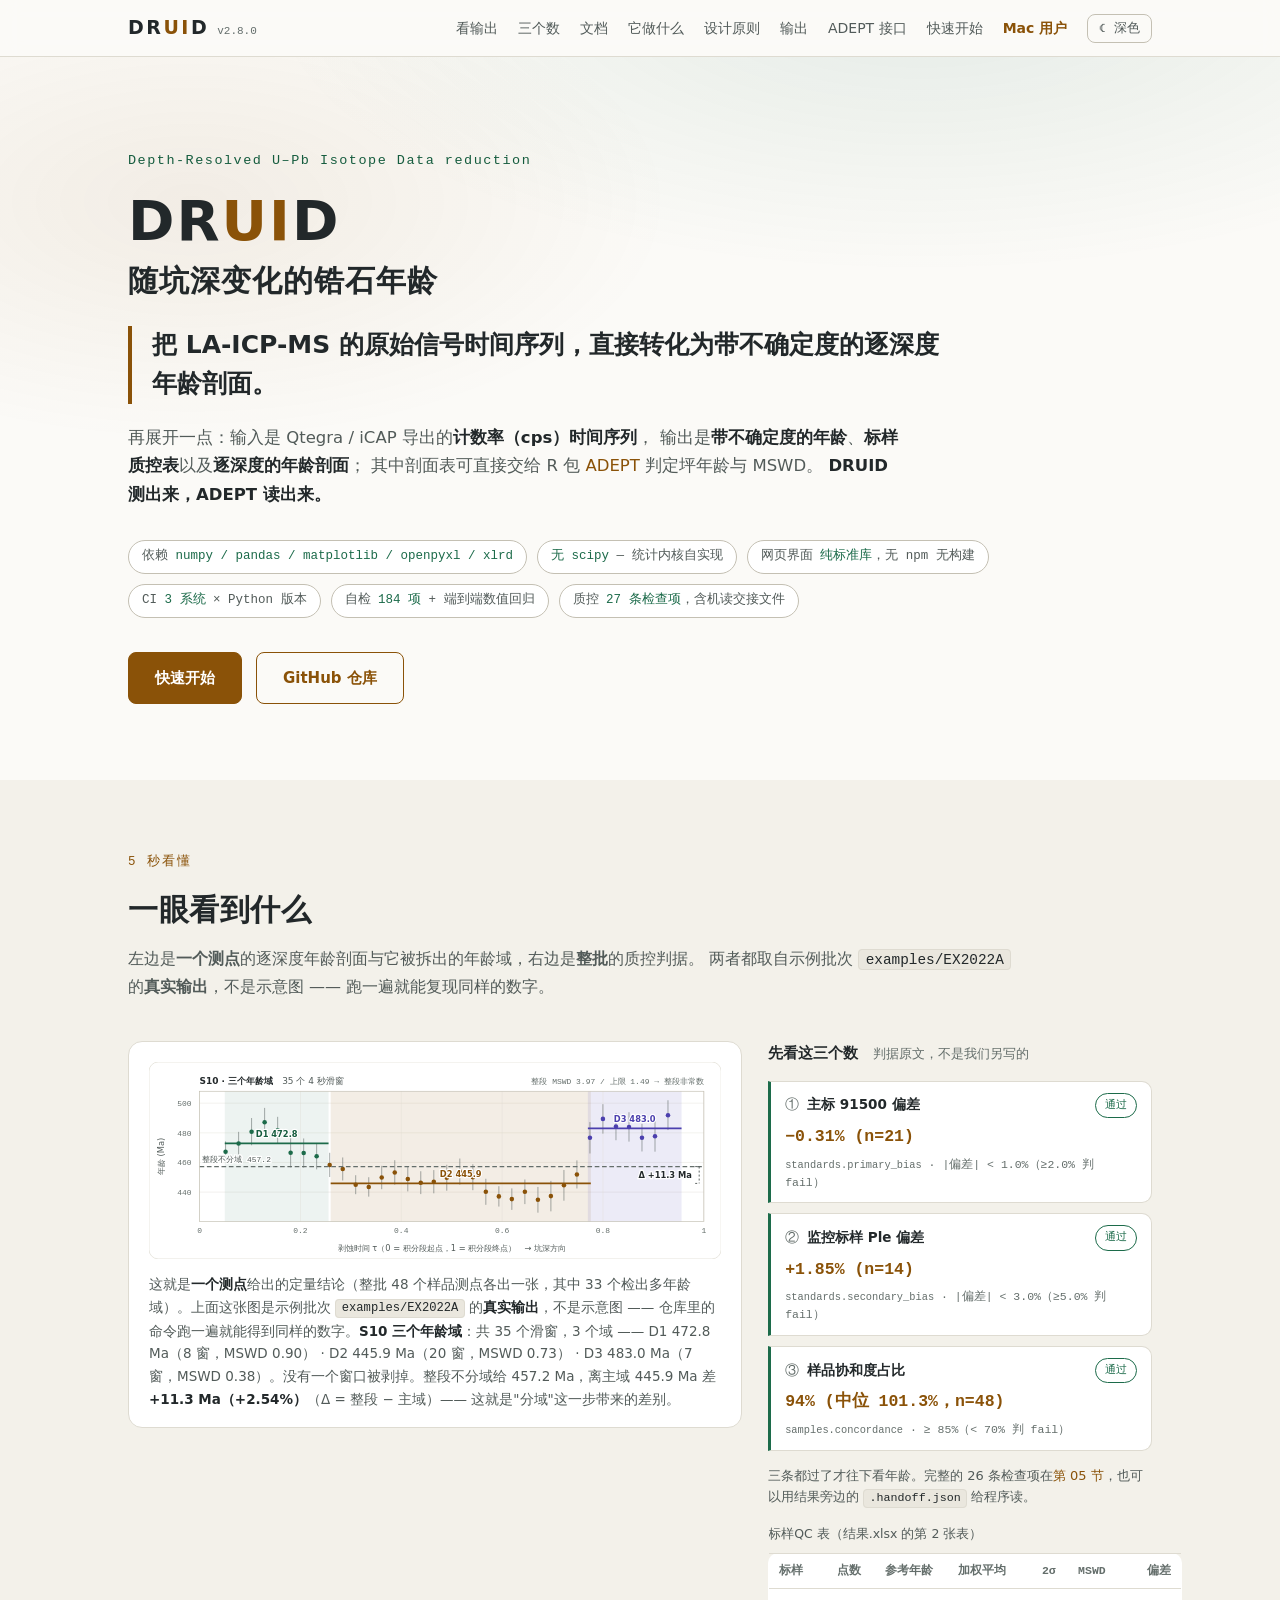
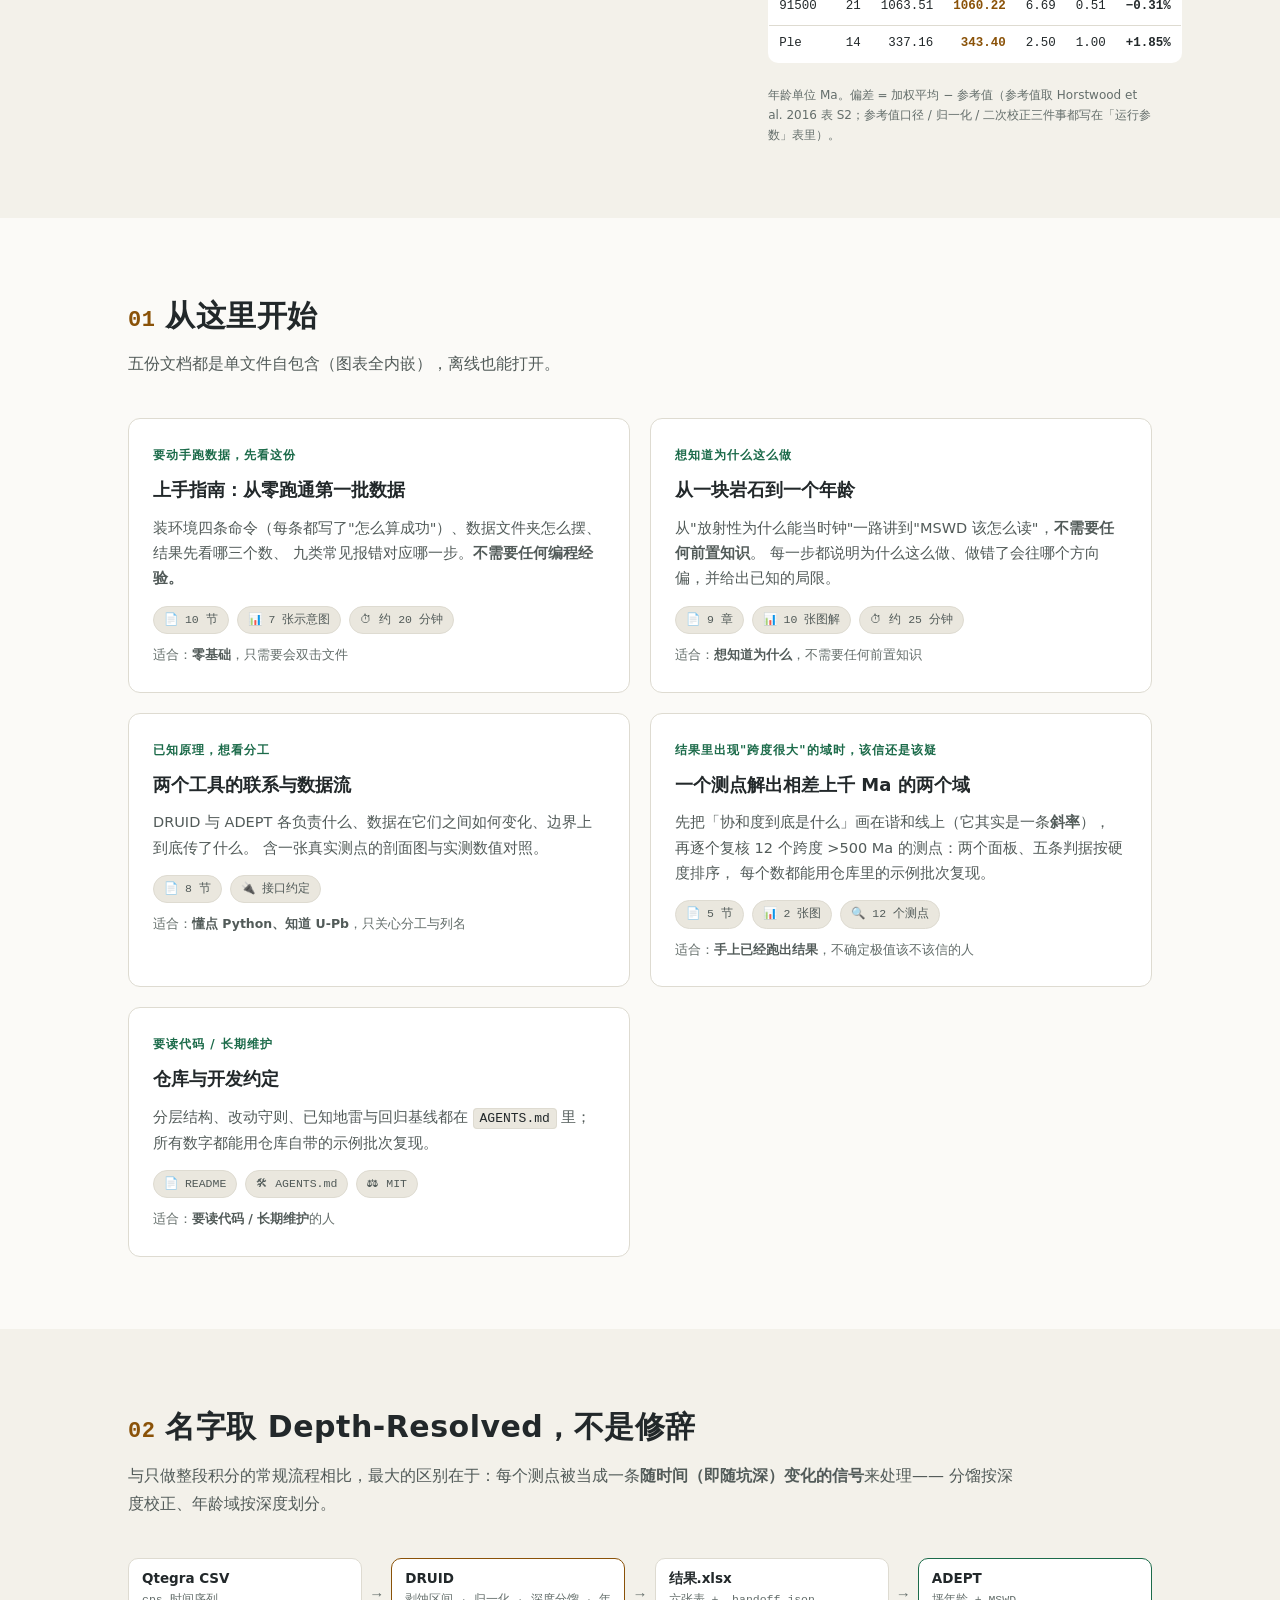
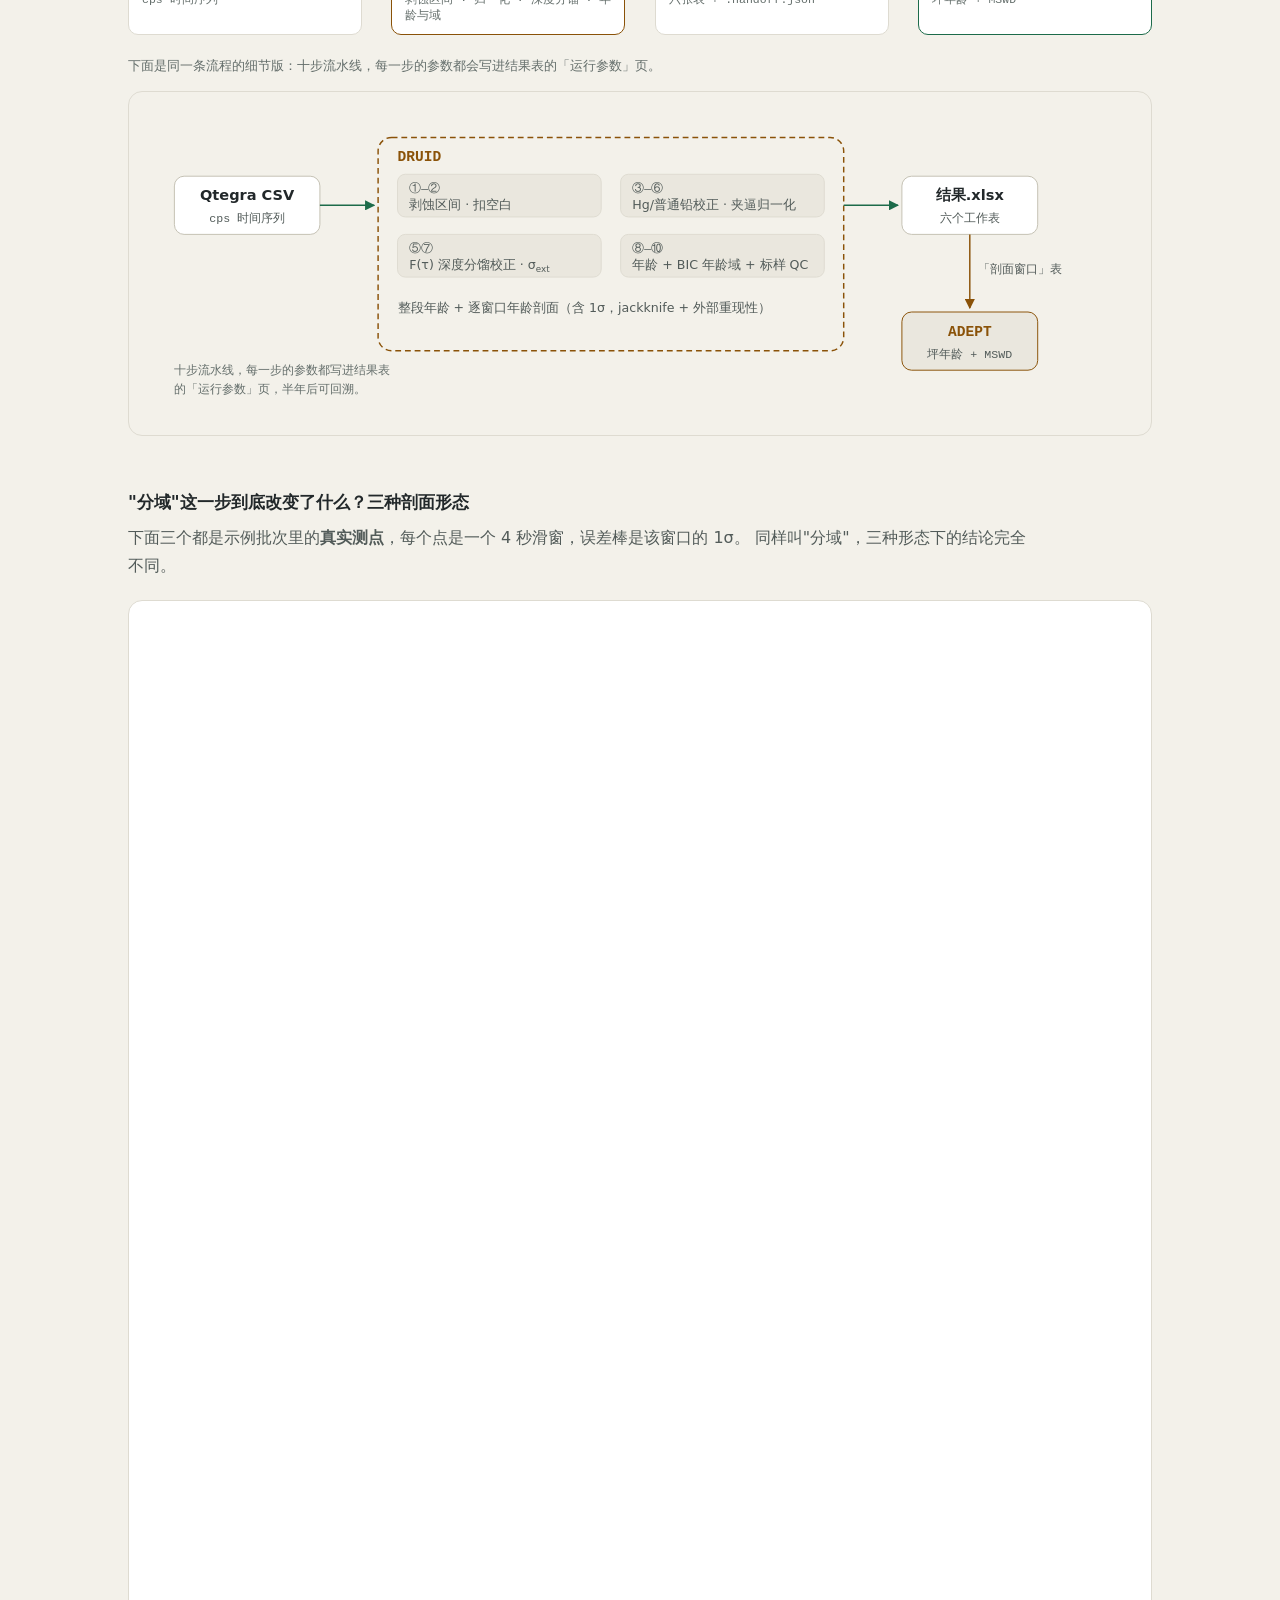
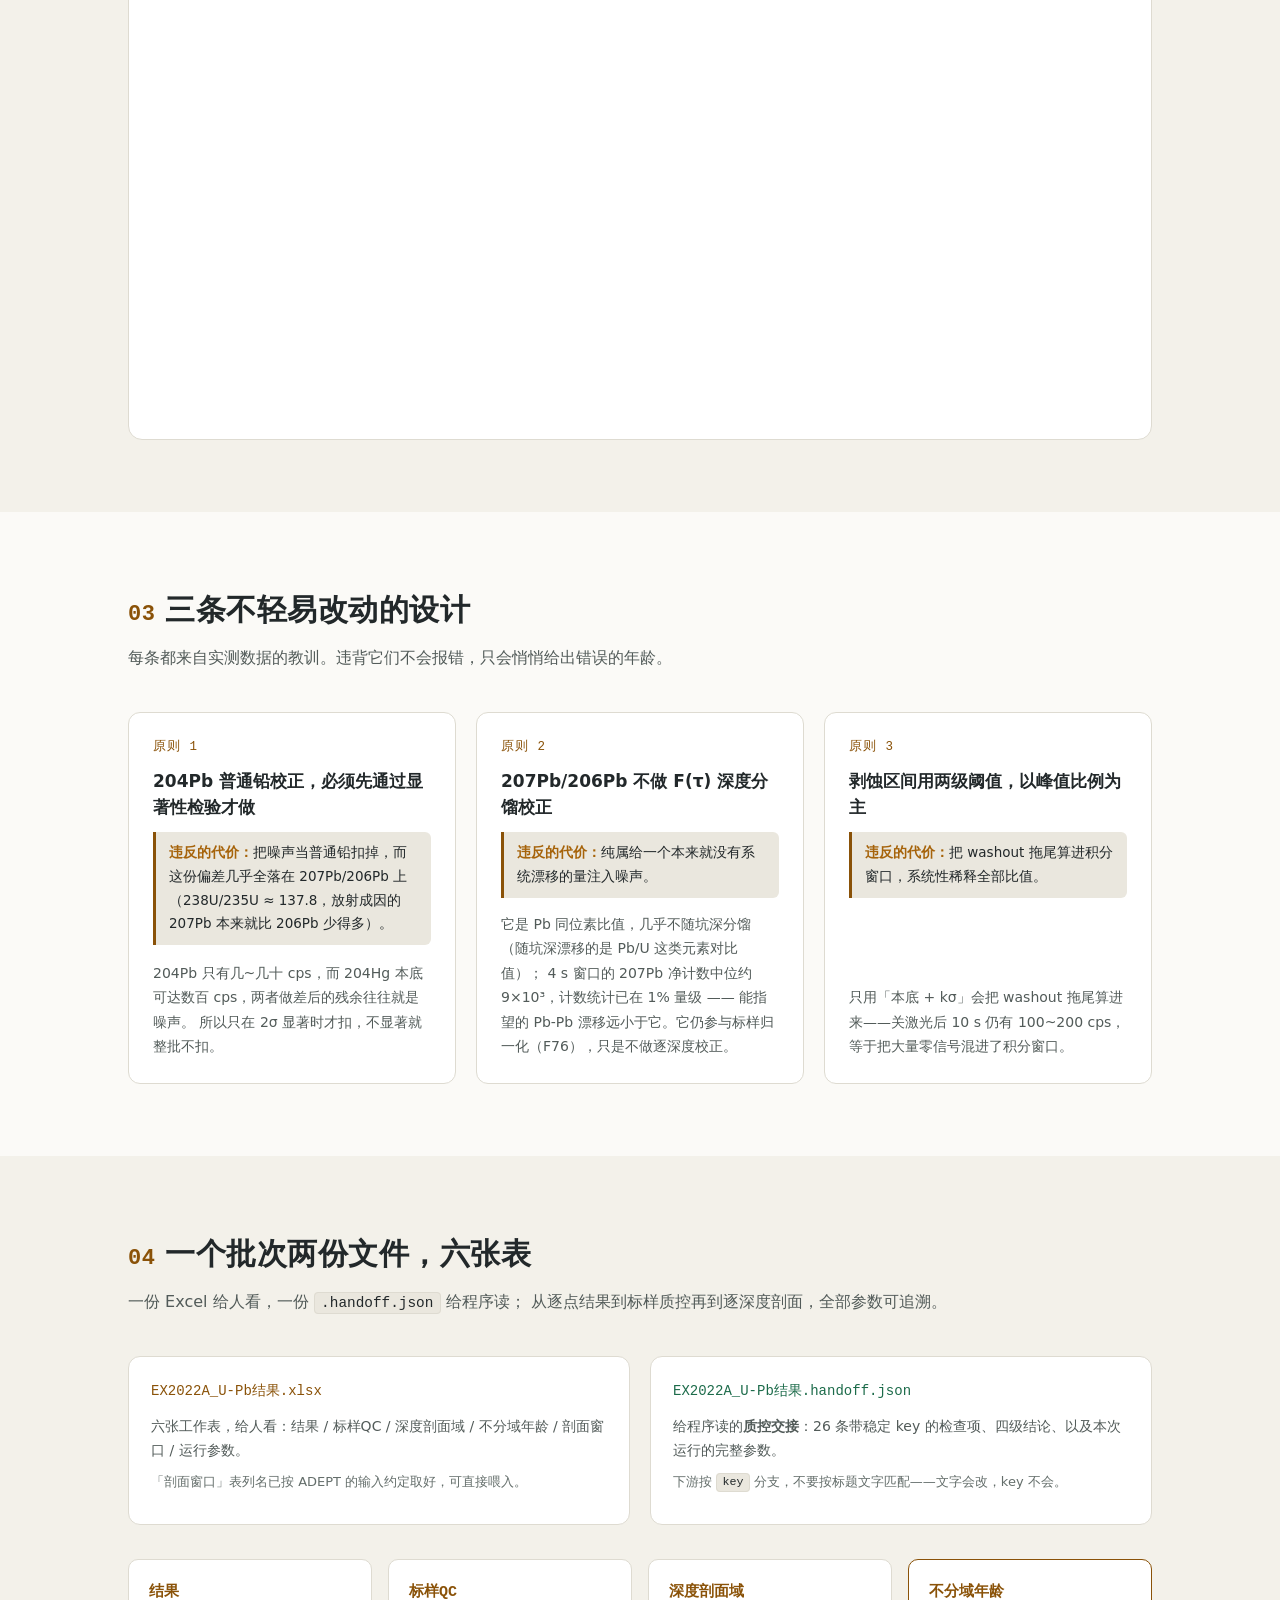
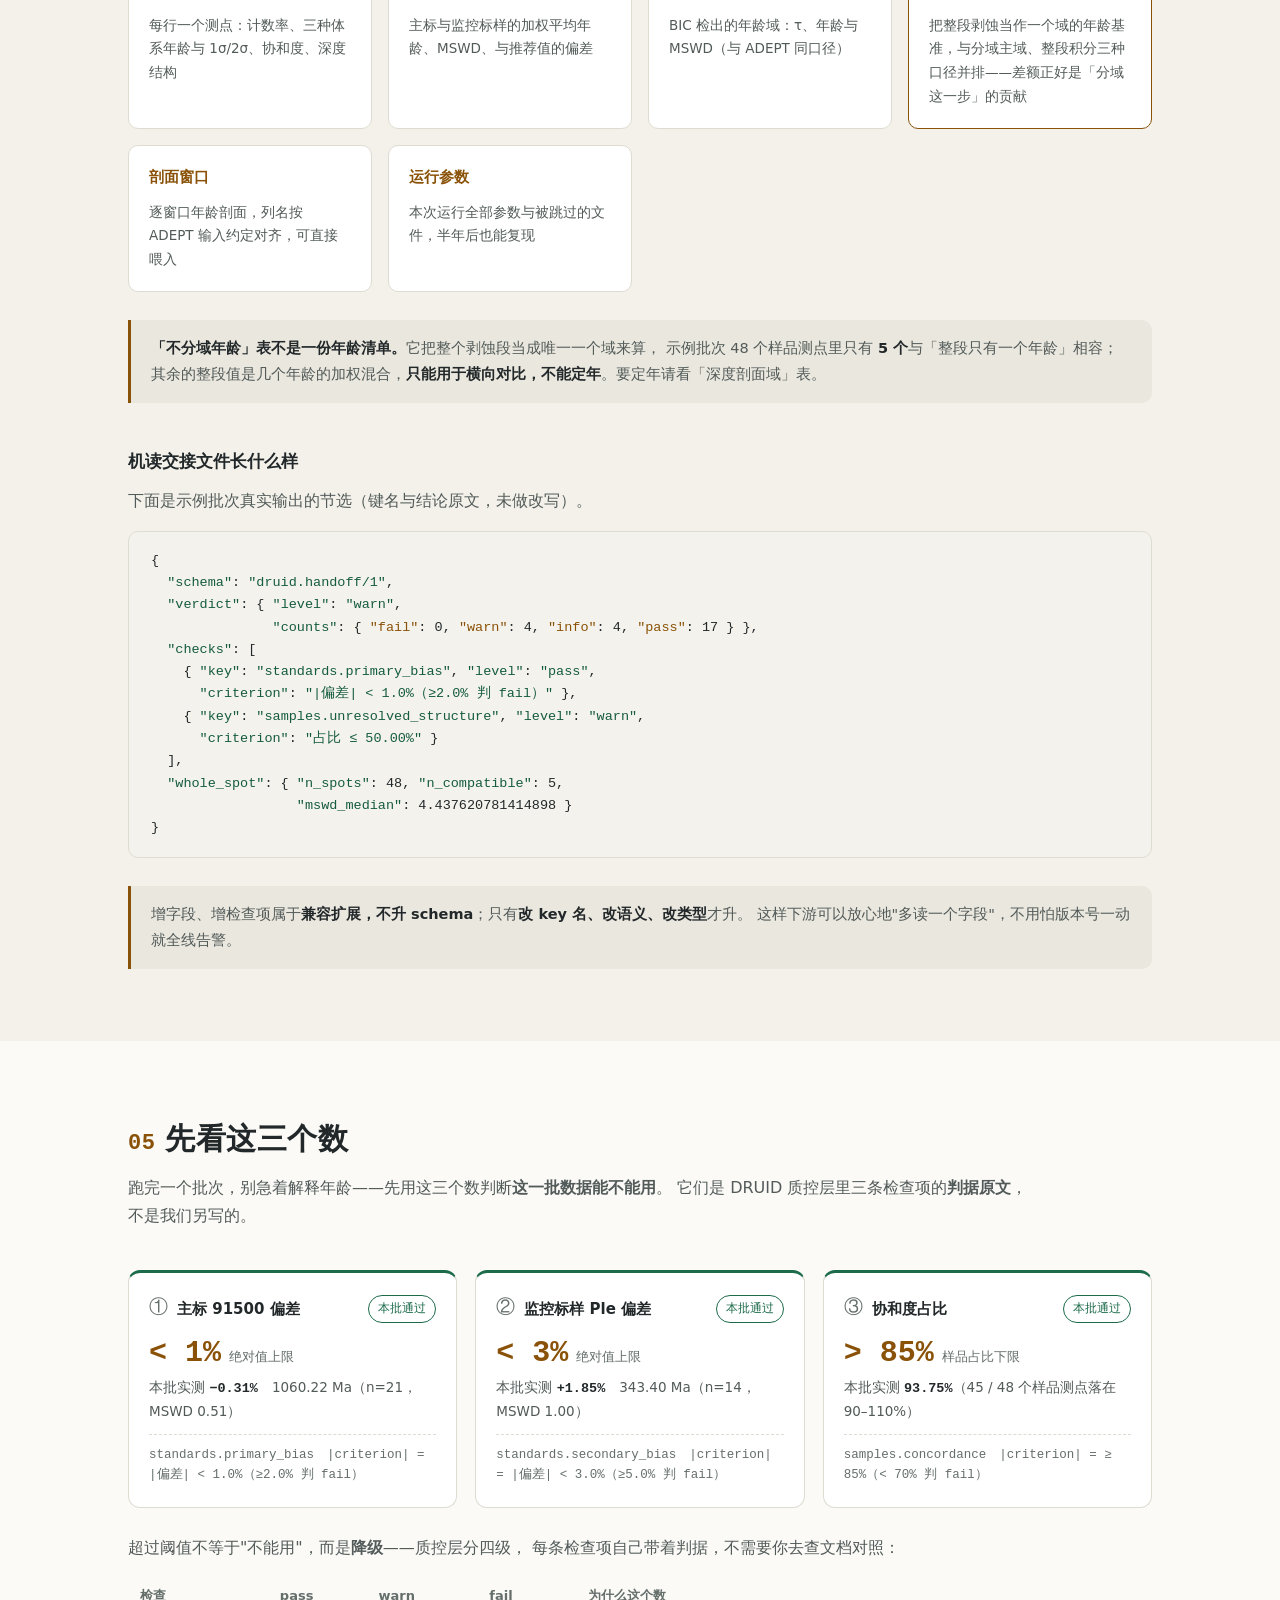
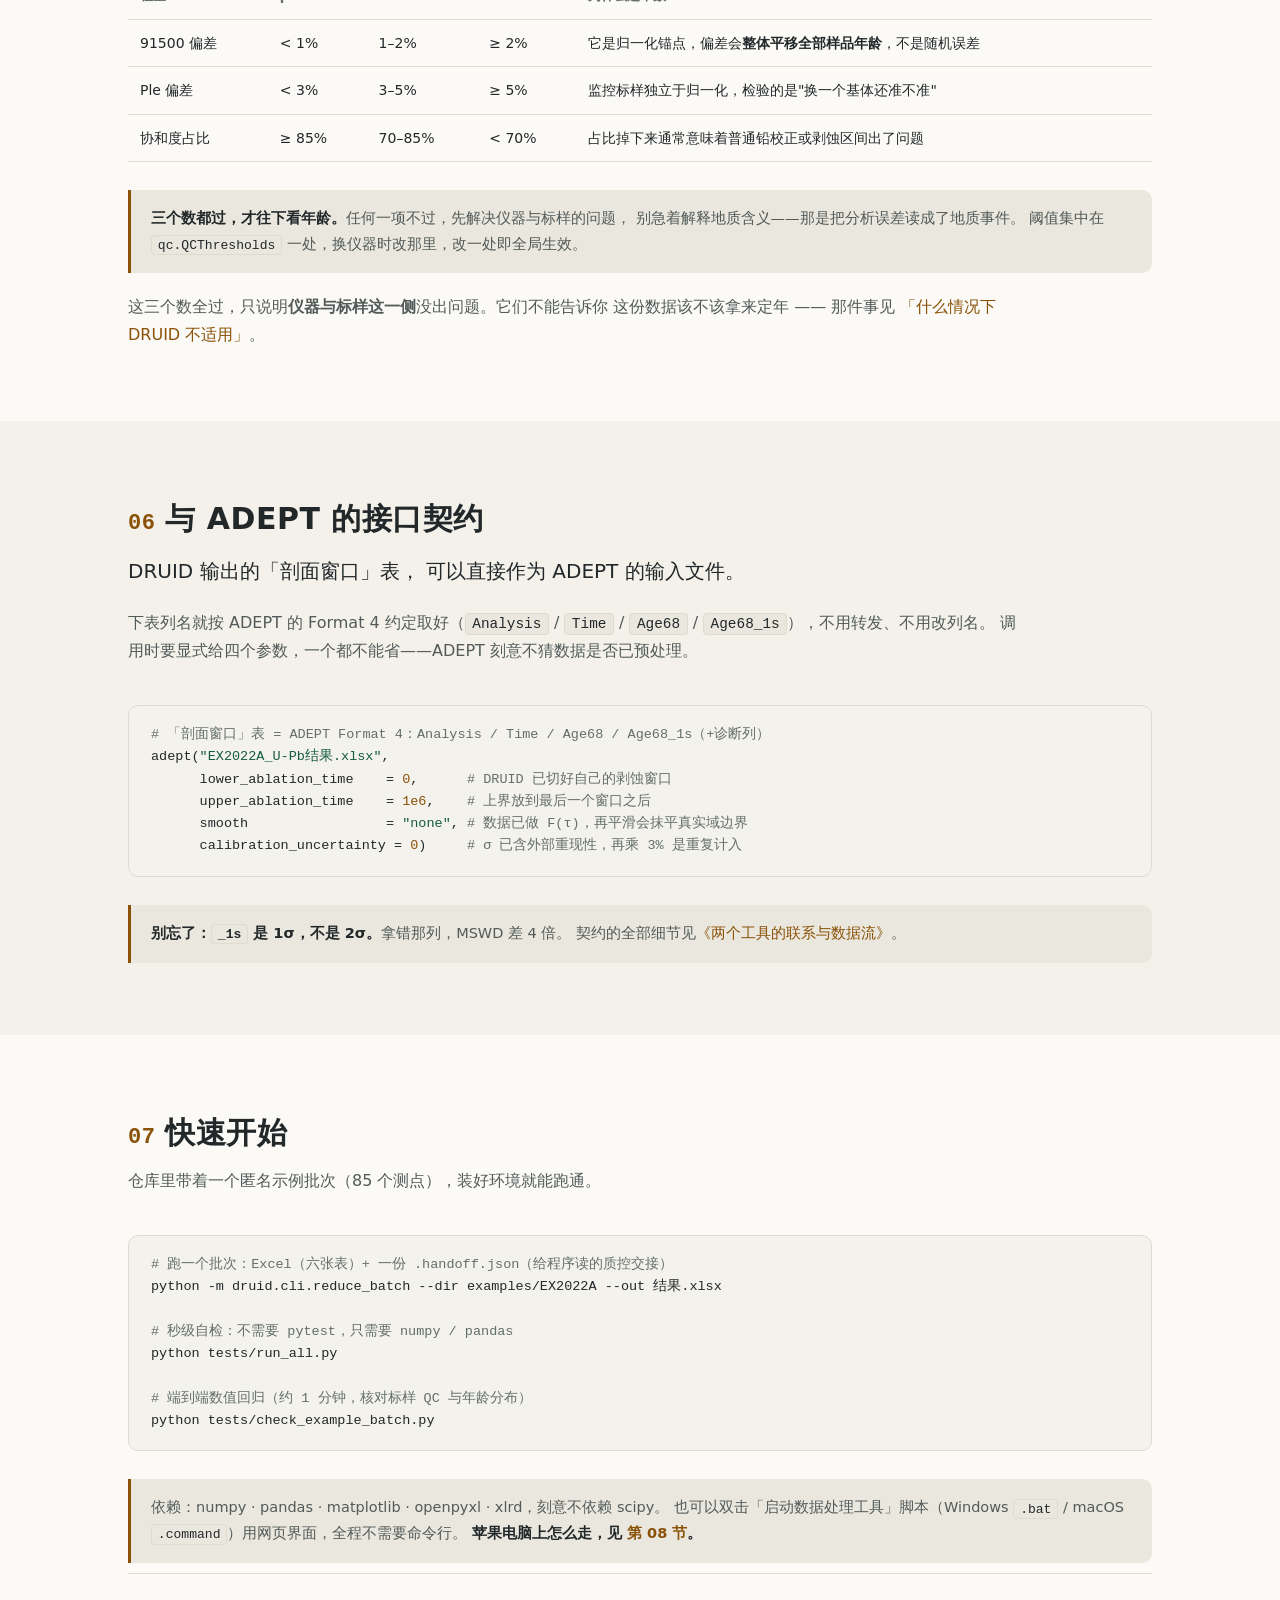
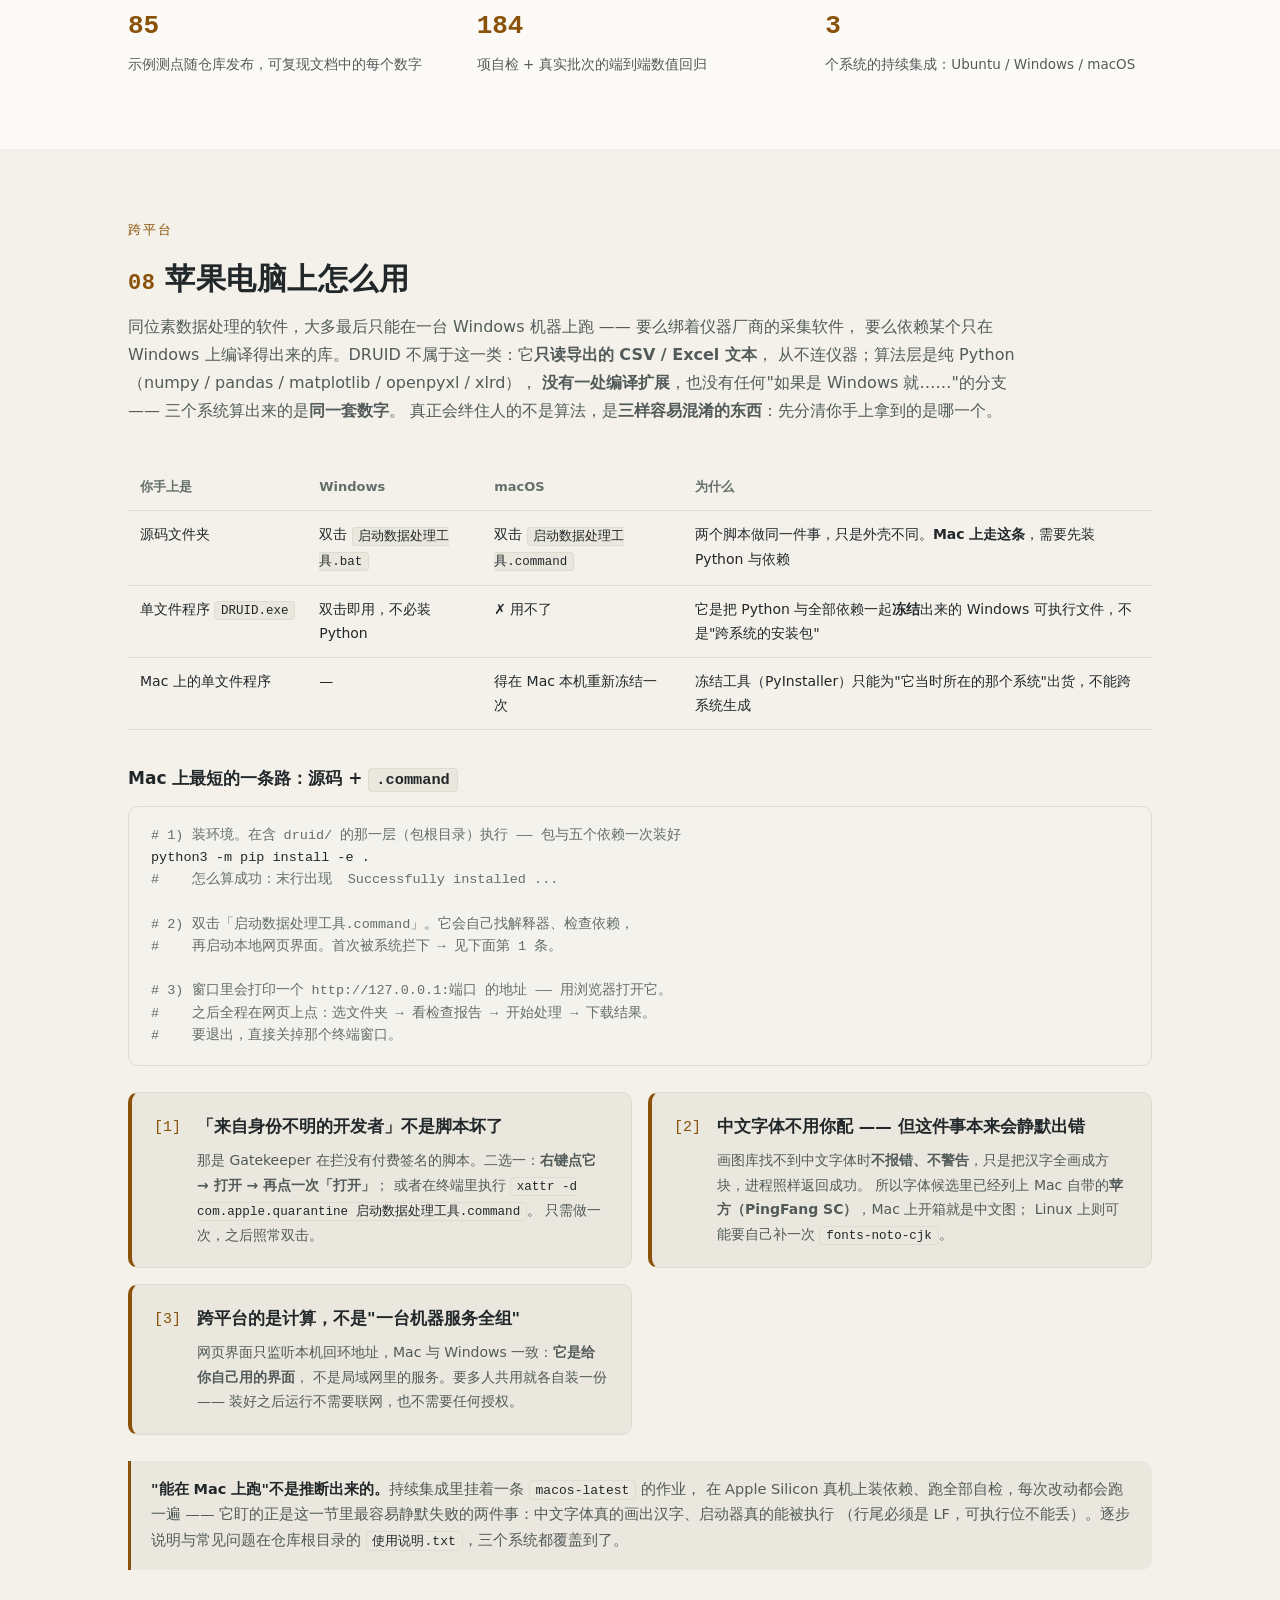
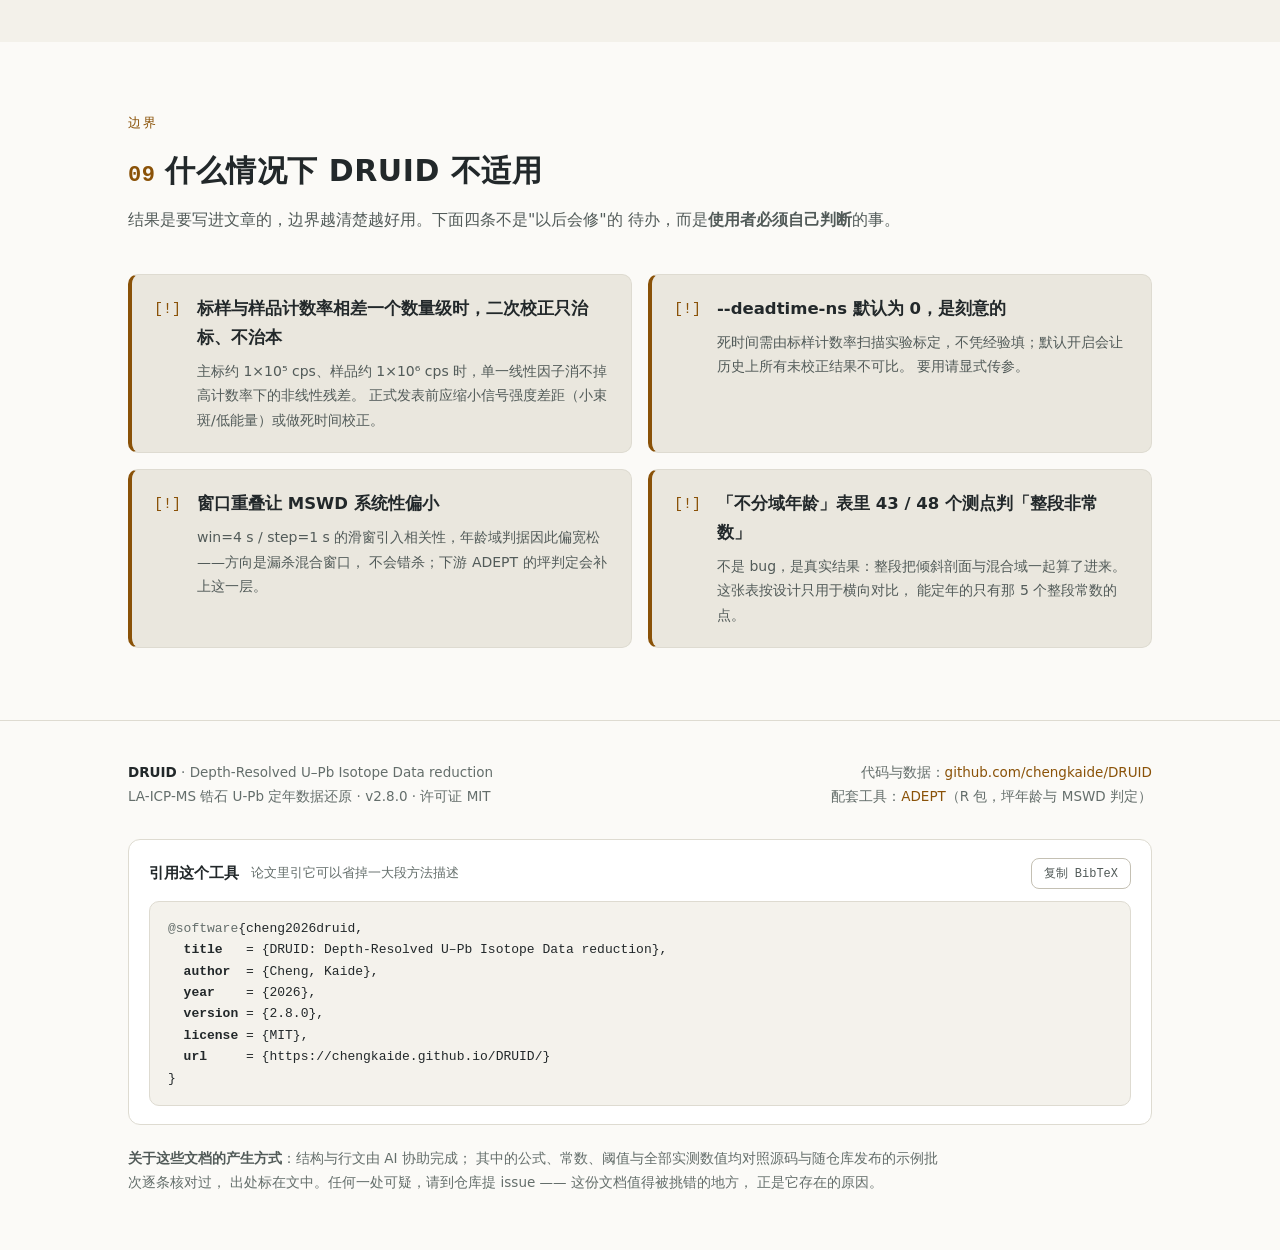
==== commit 2b1b155e: "Add samples.th_u QC check: report apparent Th/U relative to the primary standard The Th/U ratio was " ====
--- a/docs/index.html
+++ b/docs/index.html
@@ -531,8 +531,8 @@
     <span class="badge"><i>无 scipy</i> — 统计内核自实现</span>
     <span class="badge">网页界面 <i>纯标准库</i>，无 npm 无构建</span>
     <span class="badge">CI <i>3 系统</i> × Python 版本</span>
-    <span class="badge">自检 <i>179 项</i> + 端到端数值回归</span>
-    <span class="badge">质控 <i>26 条检查项</i>，含机读交接文件</span>
+    <span class="badge">自检 <i>184 项</i> + 端到端数值回归</span>
+    <span class="badge">质控 <i>27 条检查项</i>，含机读交接文件</span>
   </div>
   <div class="cta">
     <a class="btn pri" href="#start">快速开始</a>
@@ -1351,7 +1351,7 @@
     <b>苹果电脑上怎么走，见 <a href="#mac">第 08 节</a>。</b></div>
   <div class="facts rv">
     <div class="fact"><div class="n">85</div><div class="d">示例测点随仓库发布，可复现文档中的每个数字</div></div>
-    <div class="fact"><div class="n">179</div><div class="d">项自检 + 真实批次的端到端数值回归</div></div>
+    <div class="fact"><div class="n">184</div><div class="d">项自检 + 真实批次的端到端数值回归</div></div>
     <div class="fact"><div class="n">3</div><div class="d">个系统的持续集成：Ubuntu / Windows / macOS</div></div>
   </div>
 </div></section>
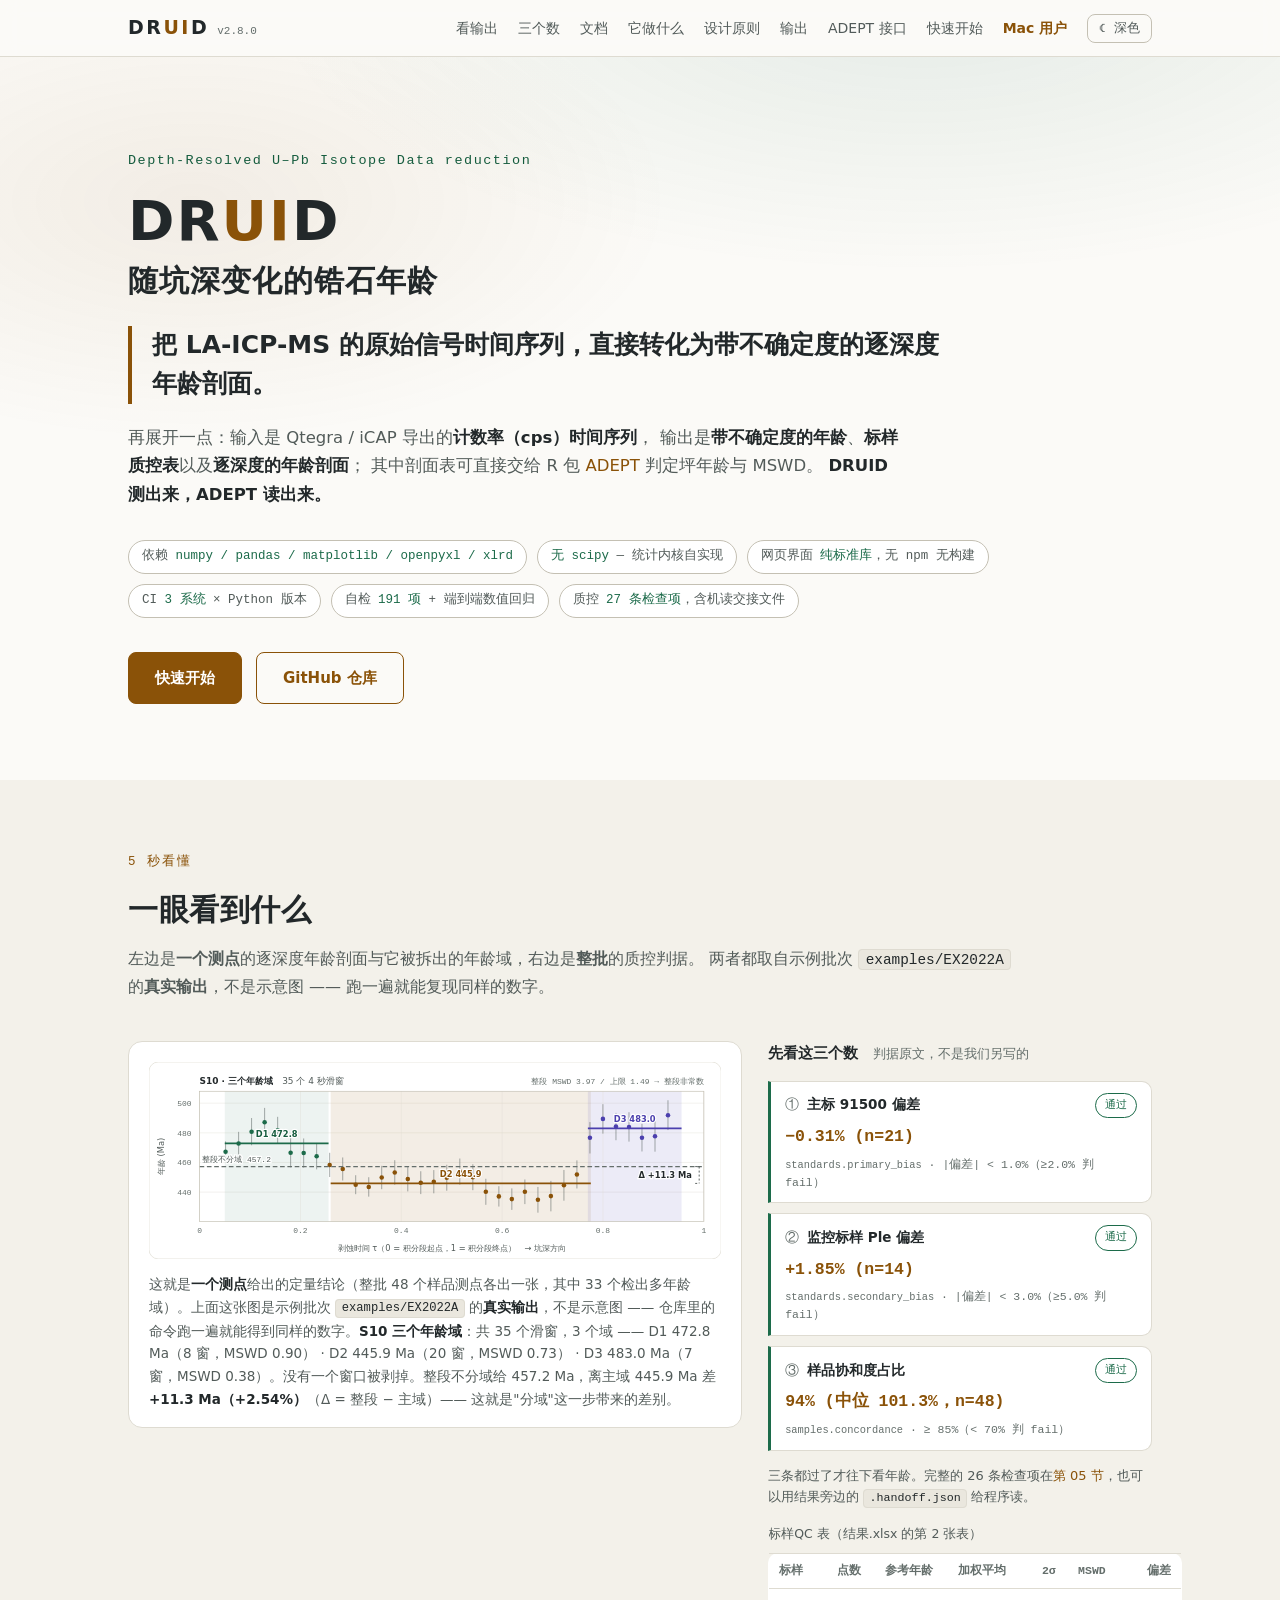
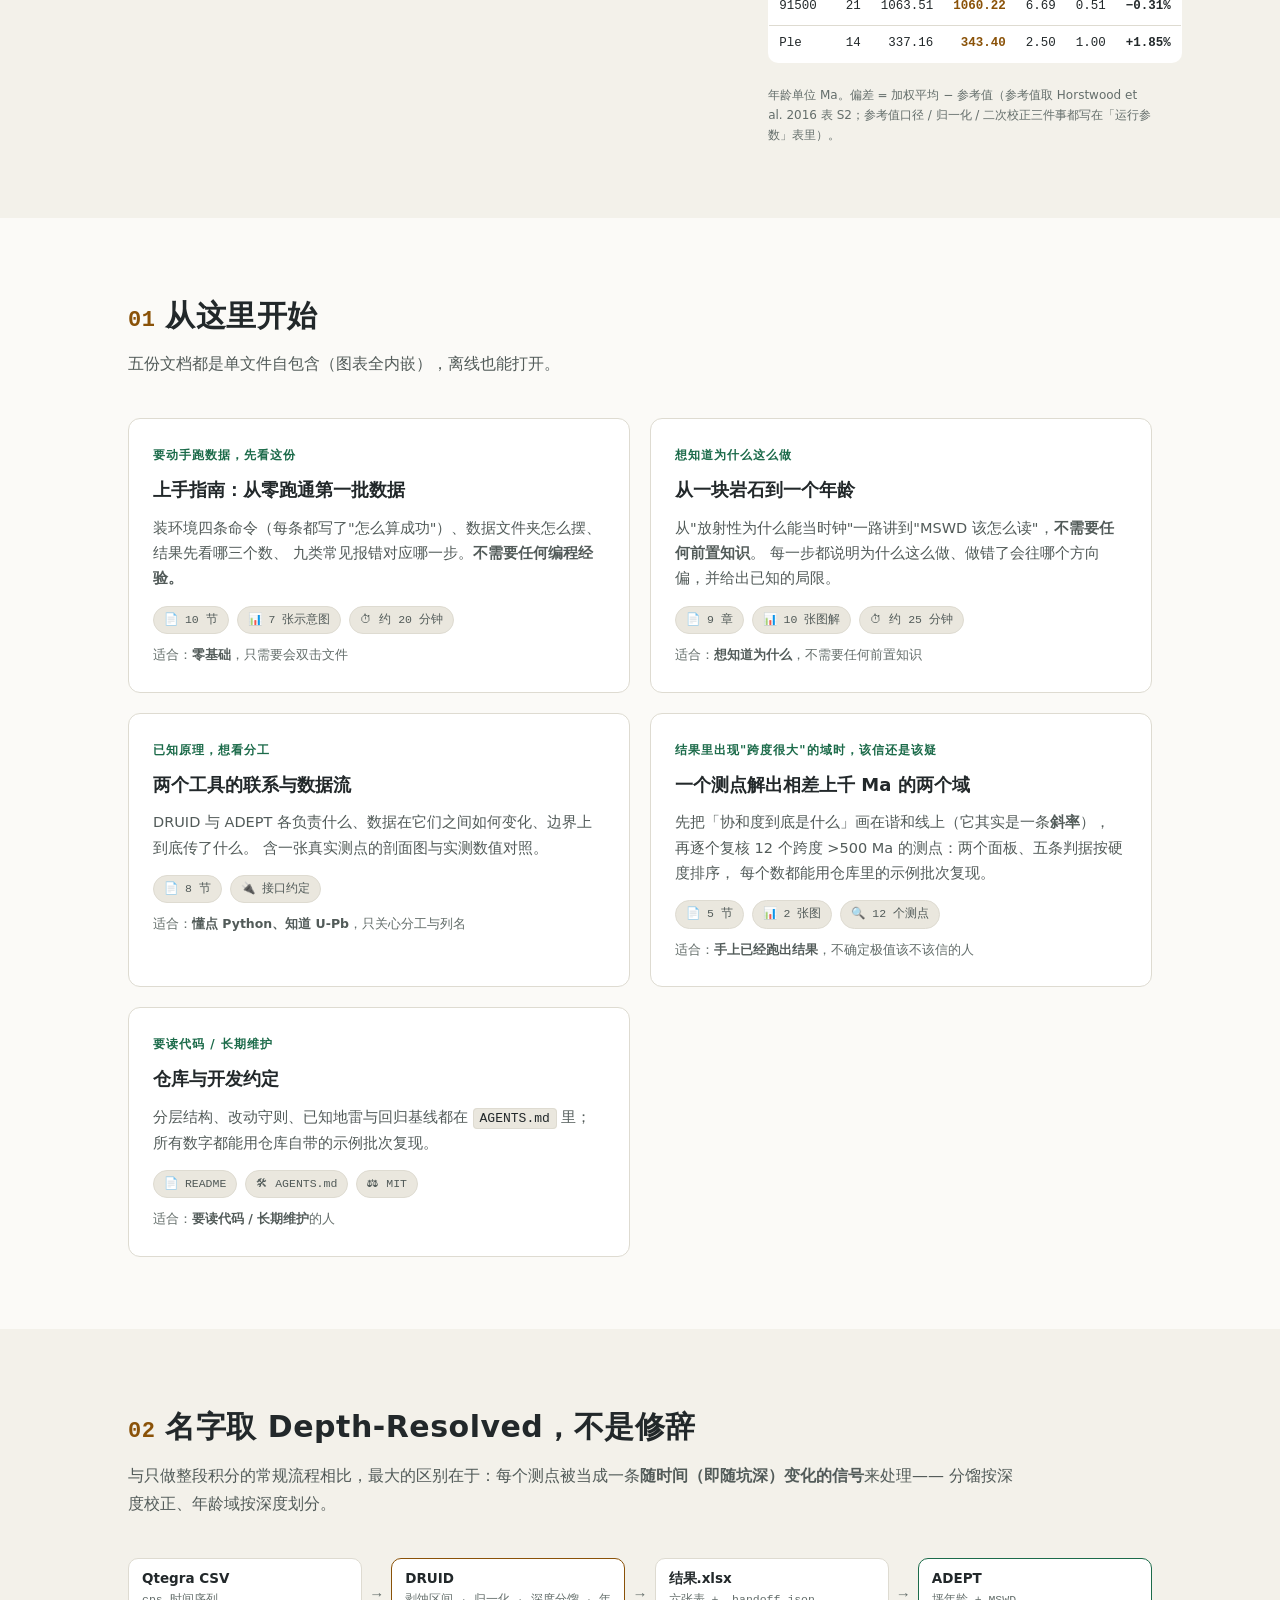
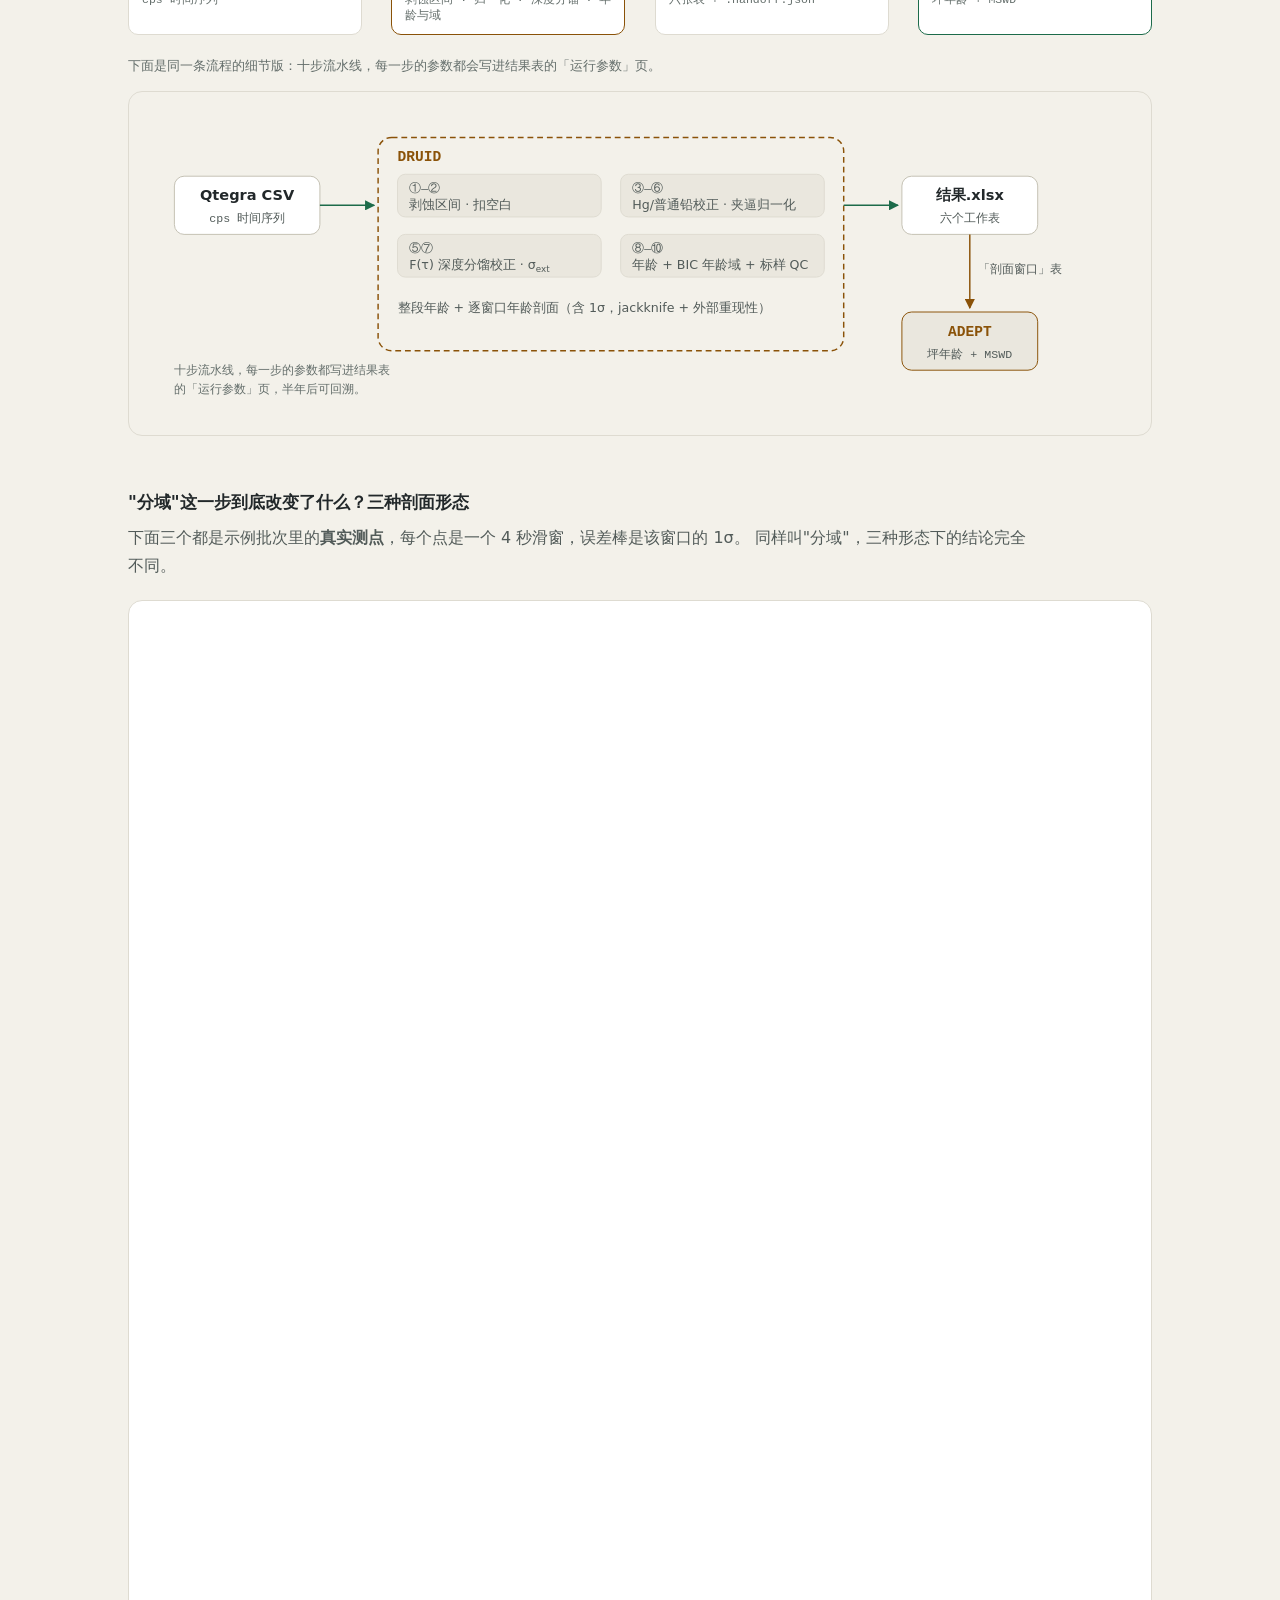
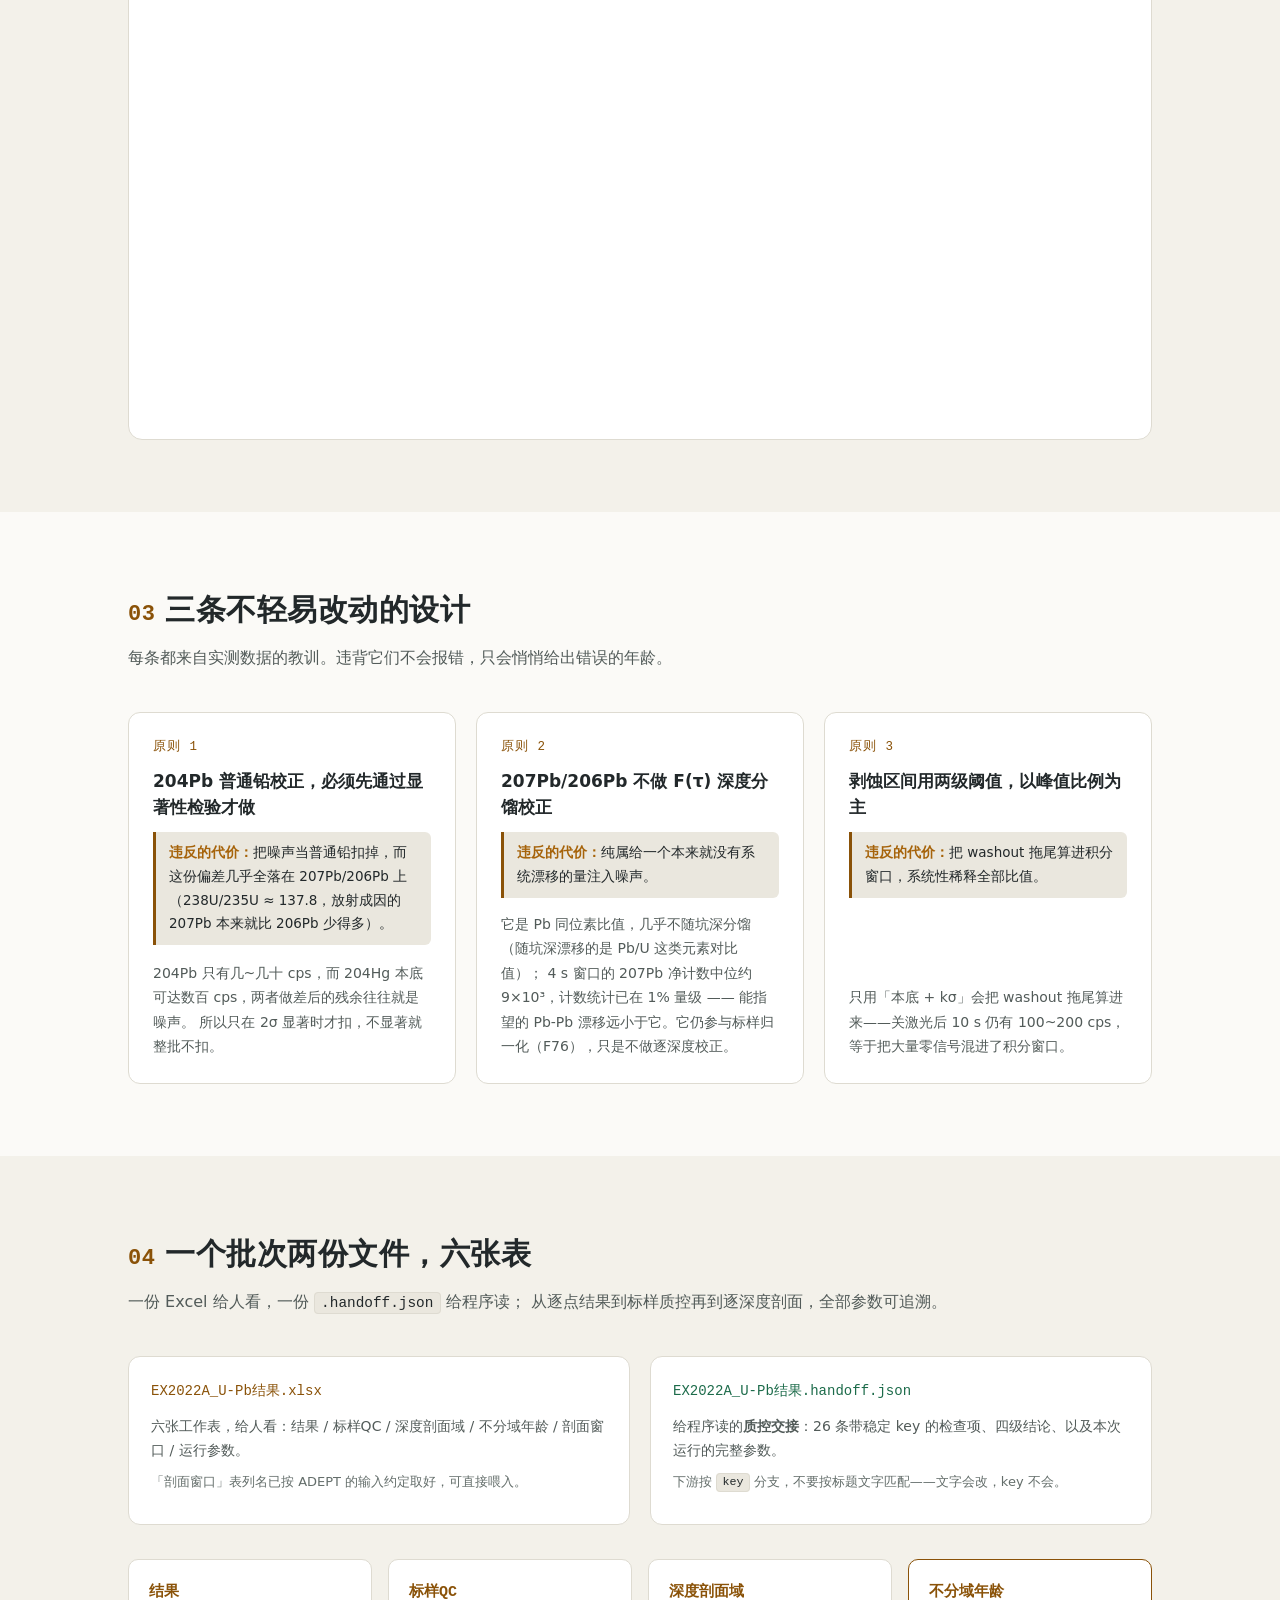
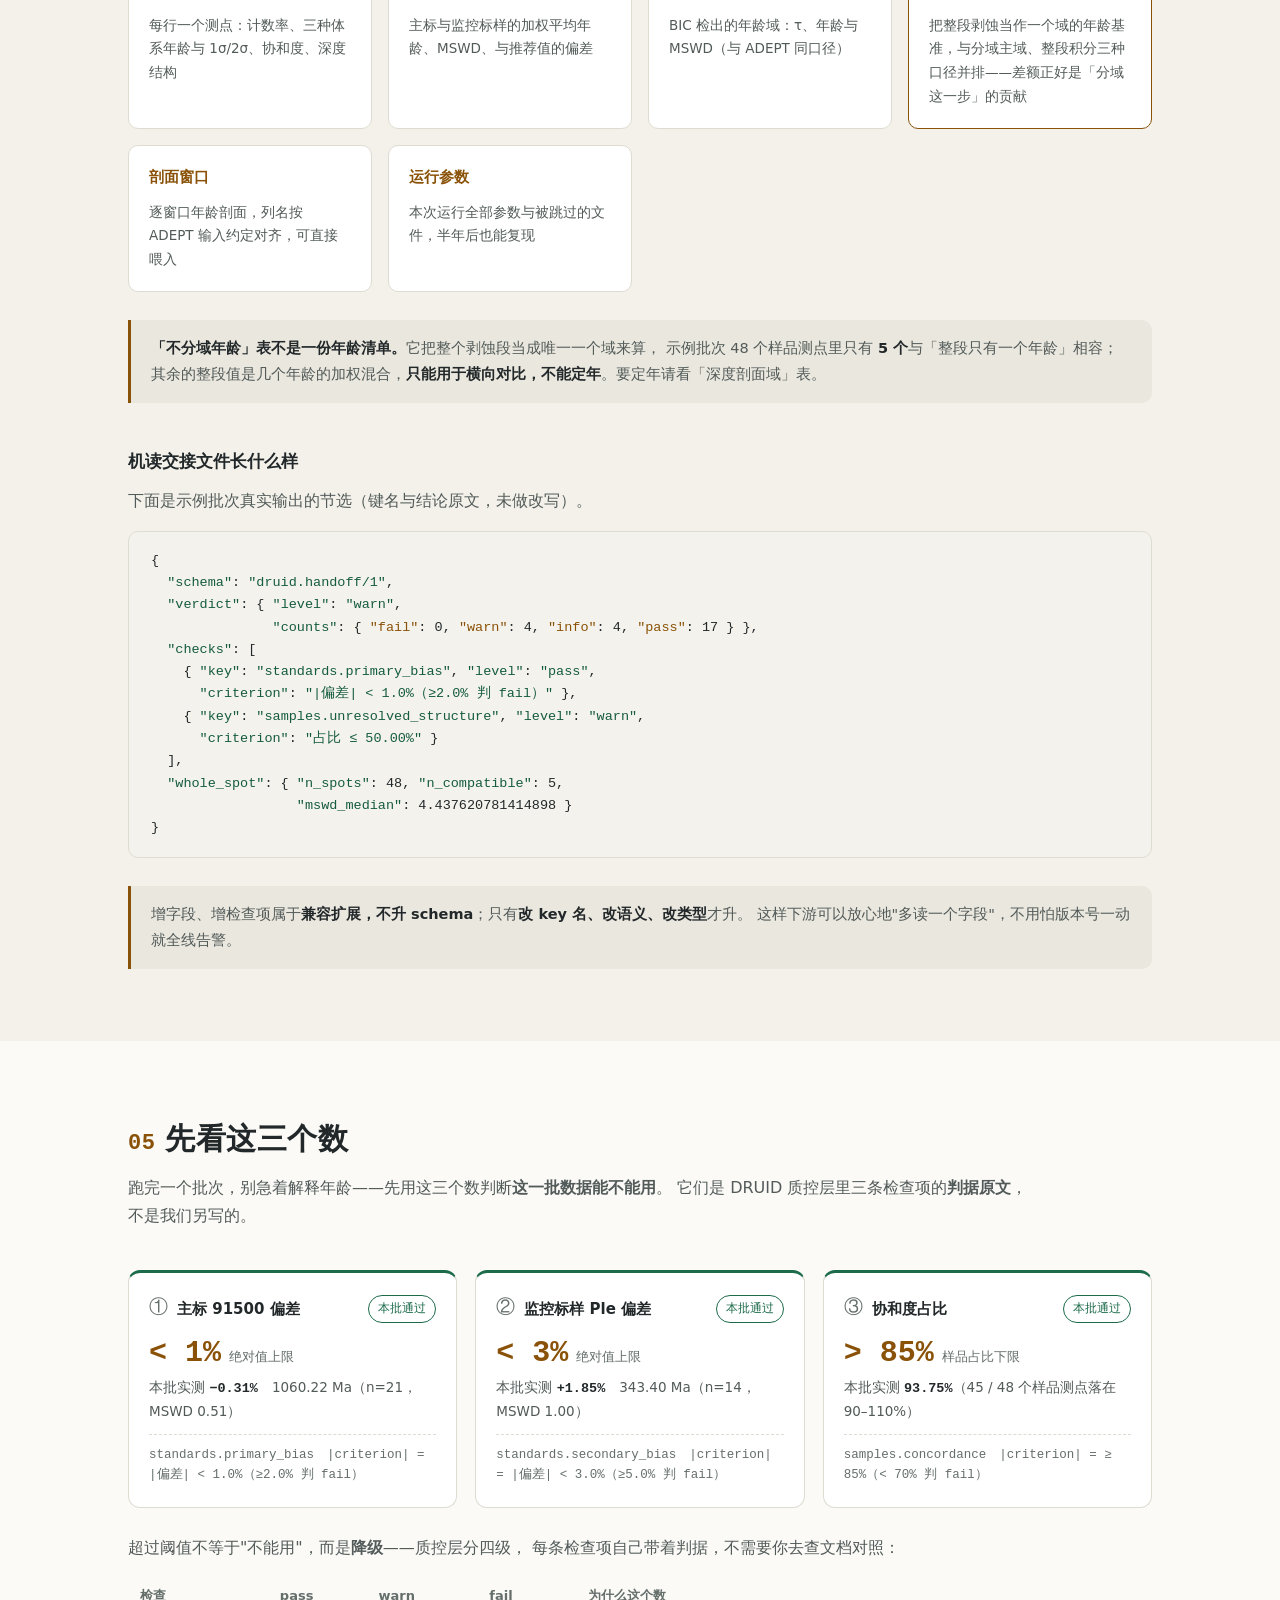
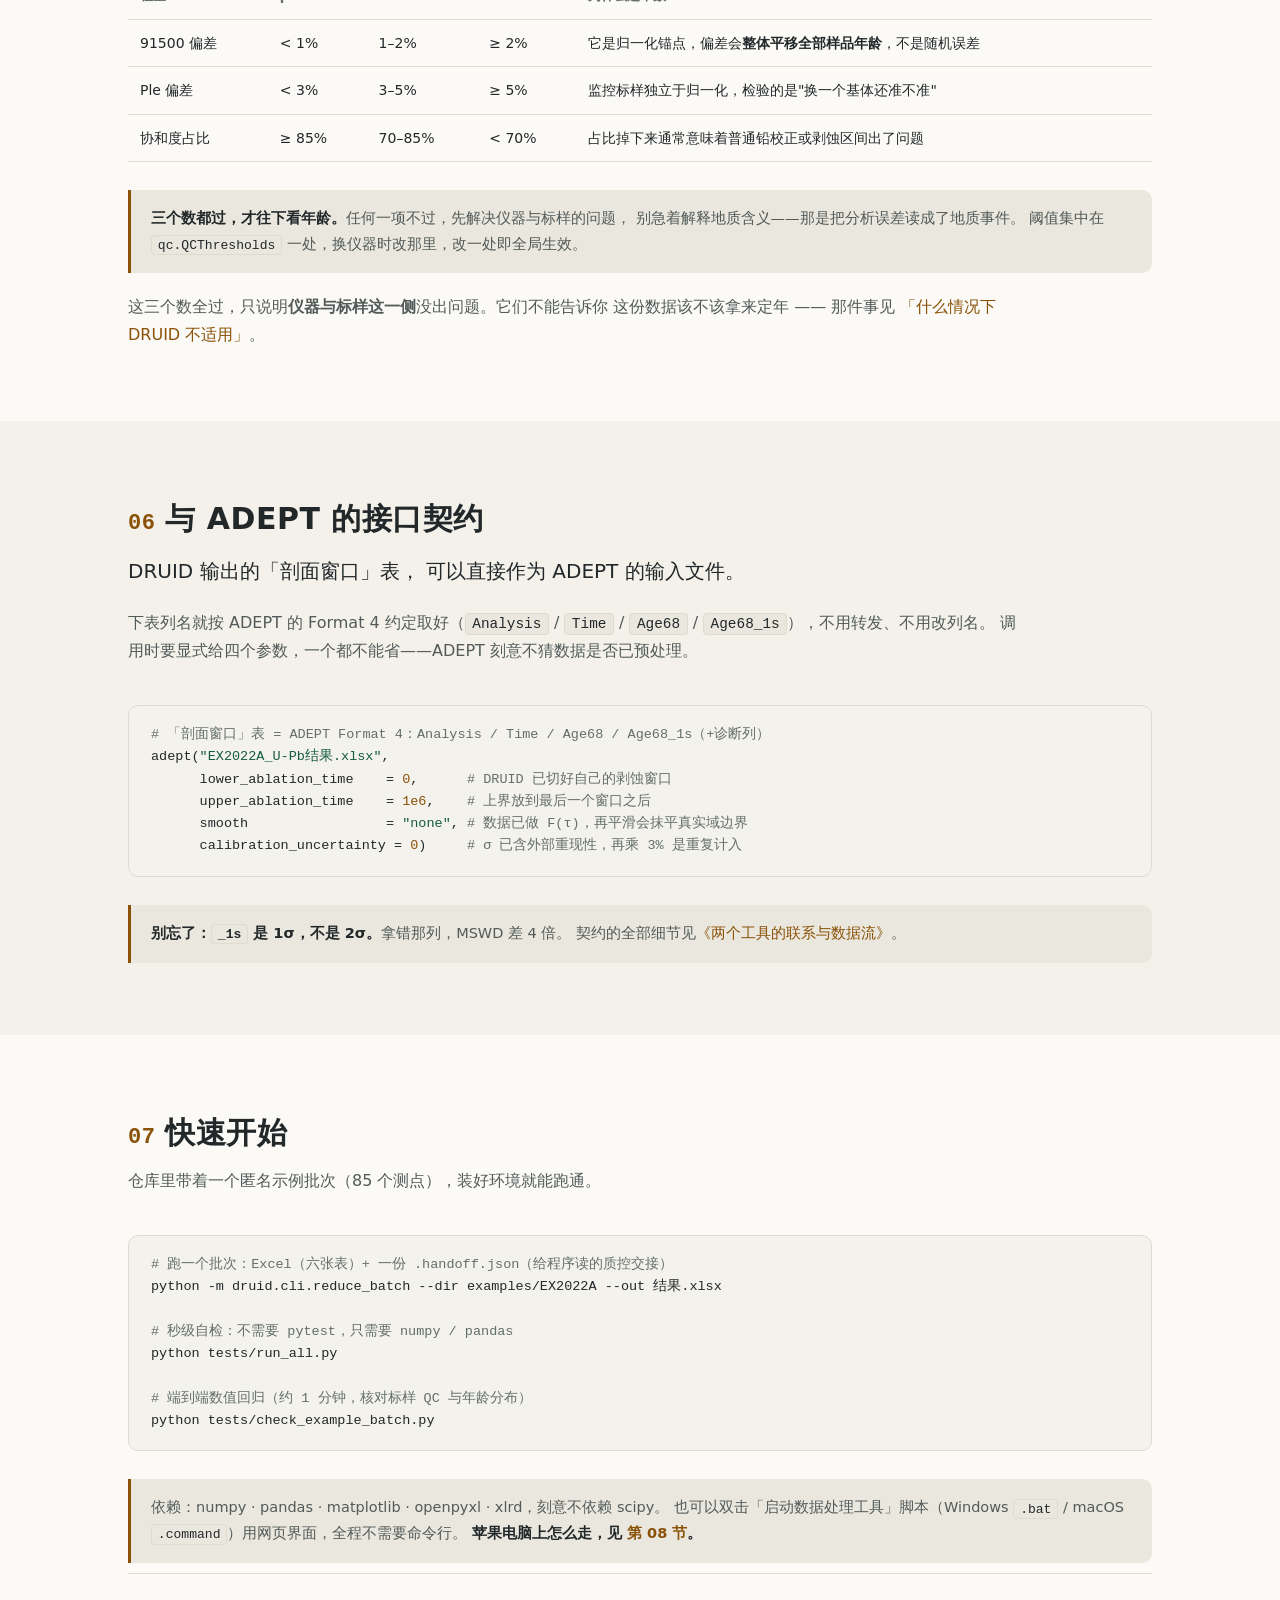
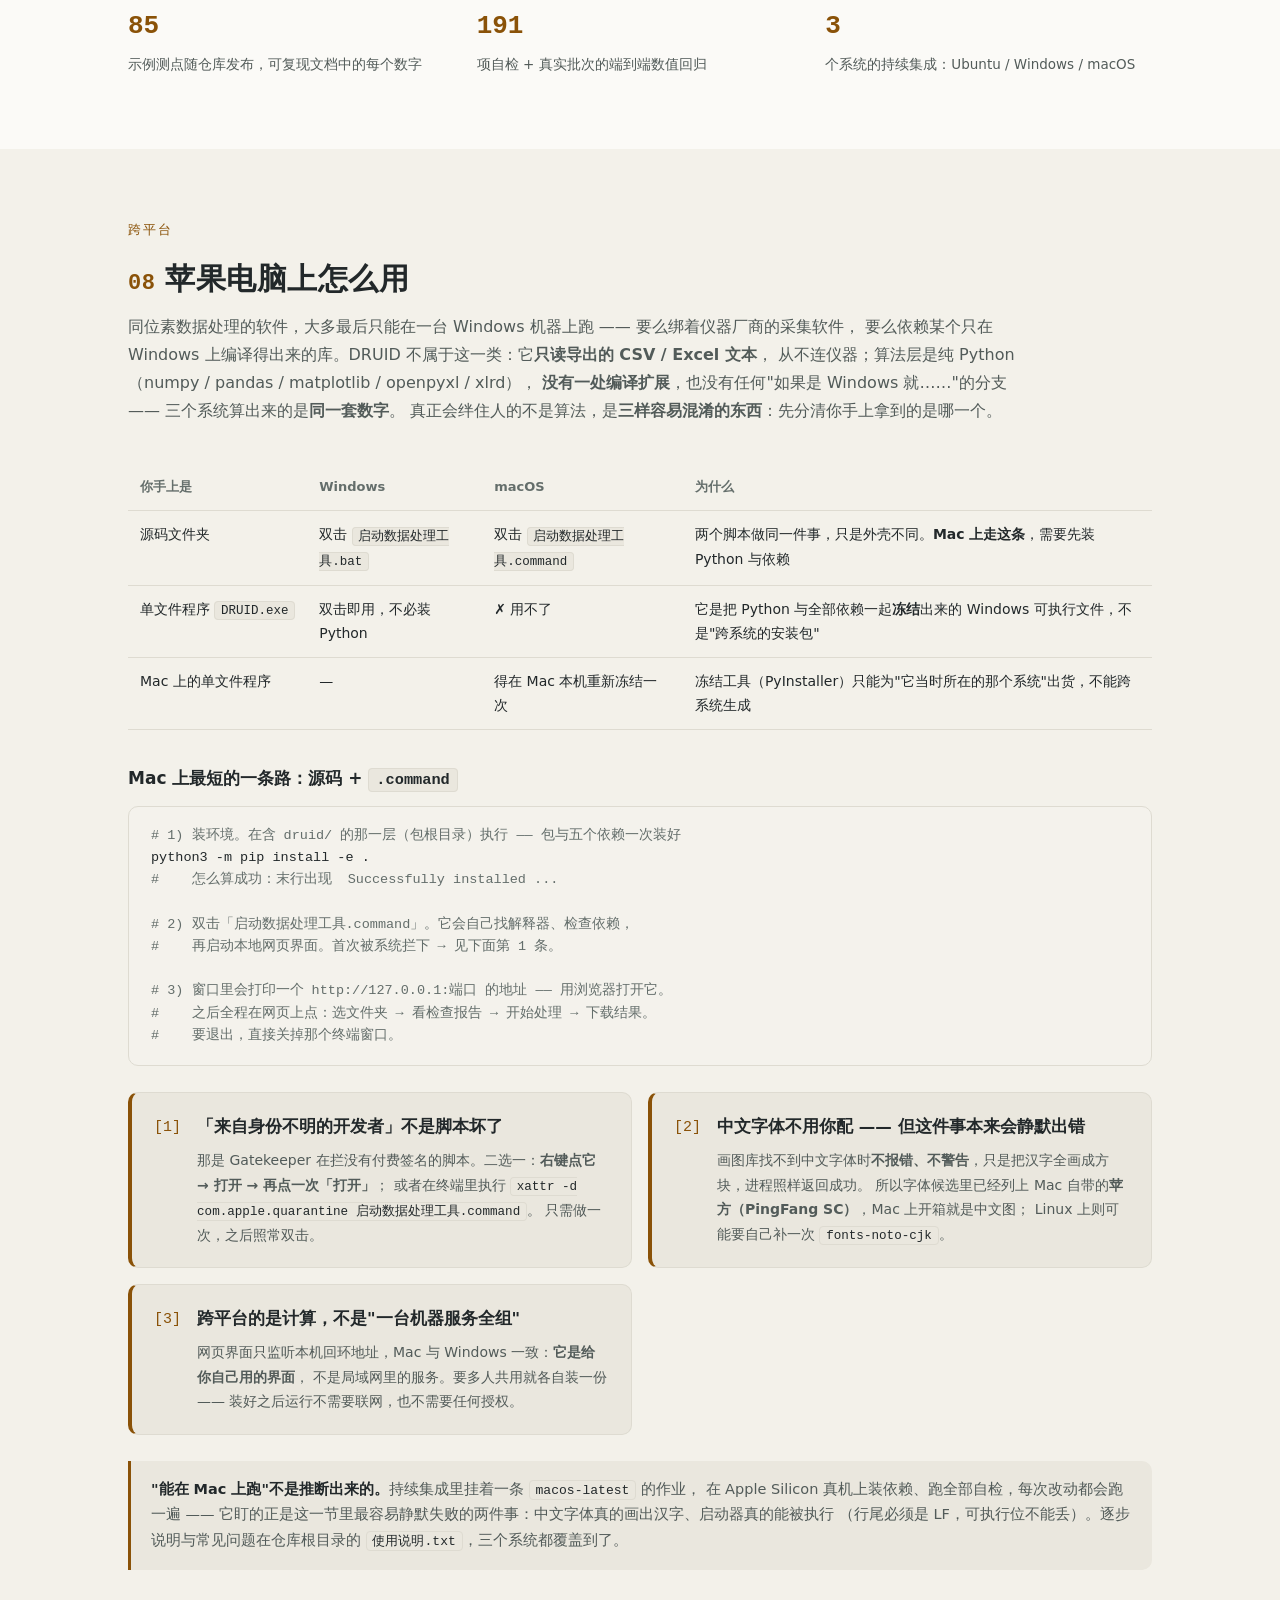
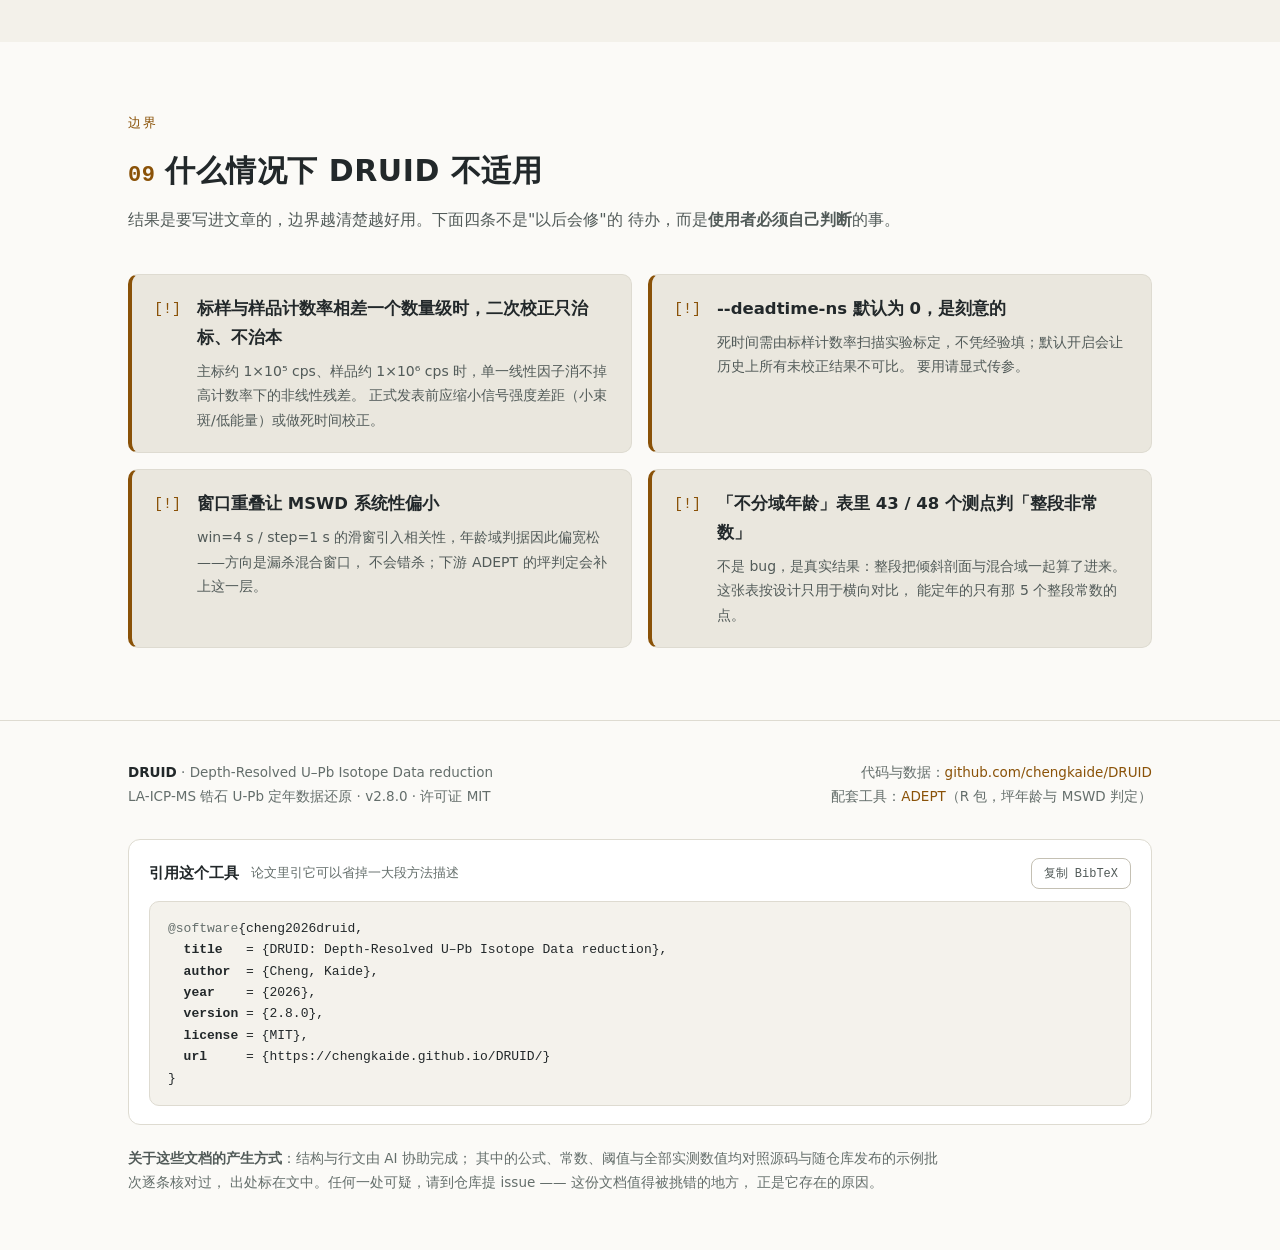
==== commit dc8ef8bf: "Add samples[].age68_robustness: how the median moves after trimming outliers A median is robust to o" ====
--- a/docs/index.html
+++ b/docs/index.html
@@ -531,7 +531,7 @@
     <span class="badge"><i>无 scipy</i> — 统计内核自实现</span>
     <span class="badge">网页界面 <i>纯标准库</i>，无 npm 无构建</span>
     <span class="badge">CI <i>3 系统</i> × Python 版本</span>
-    <span class="badge">自检 <i>184 项</i> + 端到端数值回归</span>
+    <span class="badge">自检 <i>191 项</i> + 端到端数值回归</span>
     <span class="badge">质控 <i>27 条检查项</i>，含机读交接文件</span>
   </div>
   <div class="cta">
@@ -1351,7 +1351,7 @@
     <b>苹果电脑上怎么走，见 <a href="#mac">第 08 节</a>。</b></div>
   <div class="facts rv">
     <div class="fact"><div class="n">85</div><div class="d">示例测点随仓库发布，可复现文档中的每个数字</div></div>
-    <div class="fact"><div class="n">184</div><div class="d">项自检 + 真实批次的端到端数值回归</div></div>
+    <div class="fact"><div class="n">191</div><div class="d">项自检 + 真实批次的端到端数值回归</div></div>
     <div class="fact"><div class="n">3</div><div class="d">个系统的持续集成：Ubuntu / Windows / macOS</div></div>
   </div>
 </div></section>
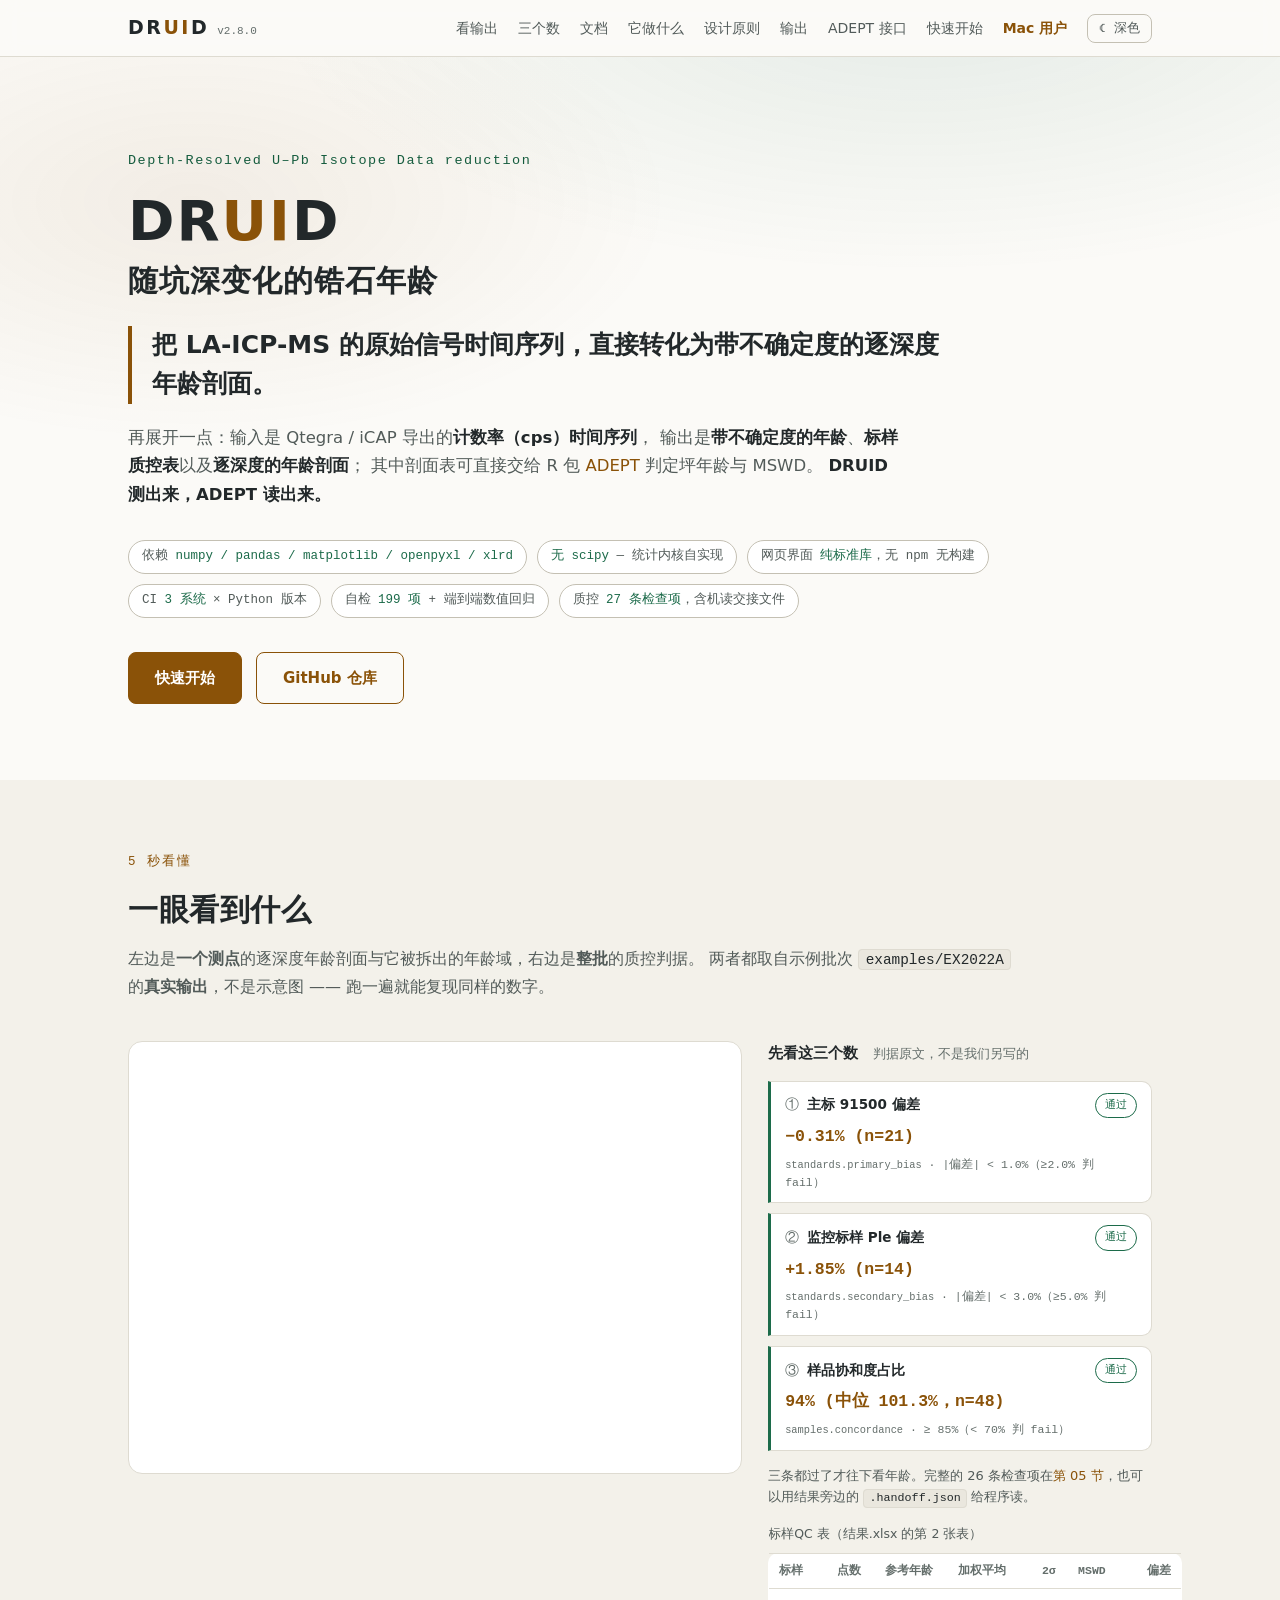
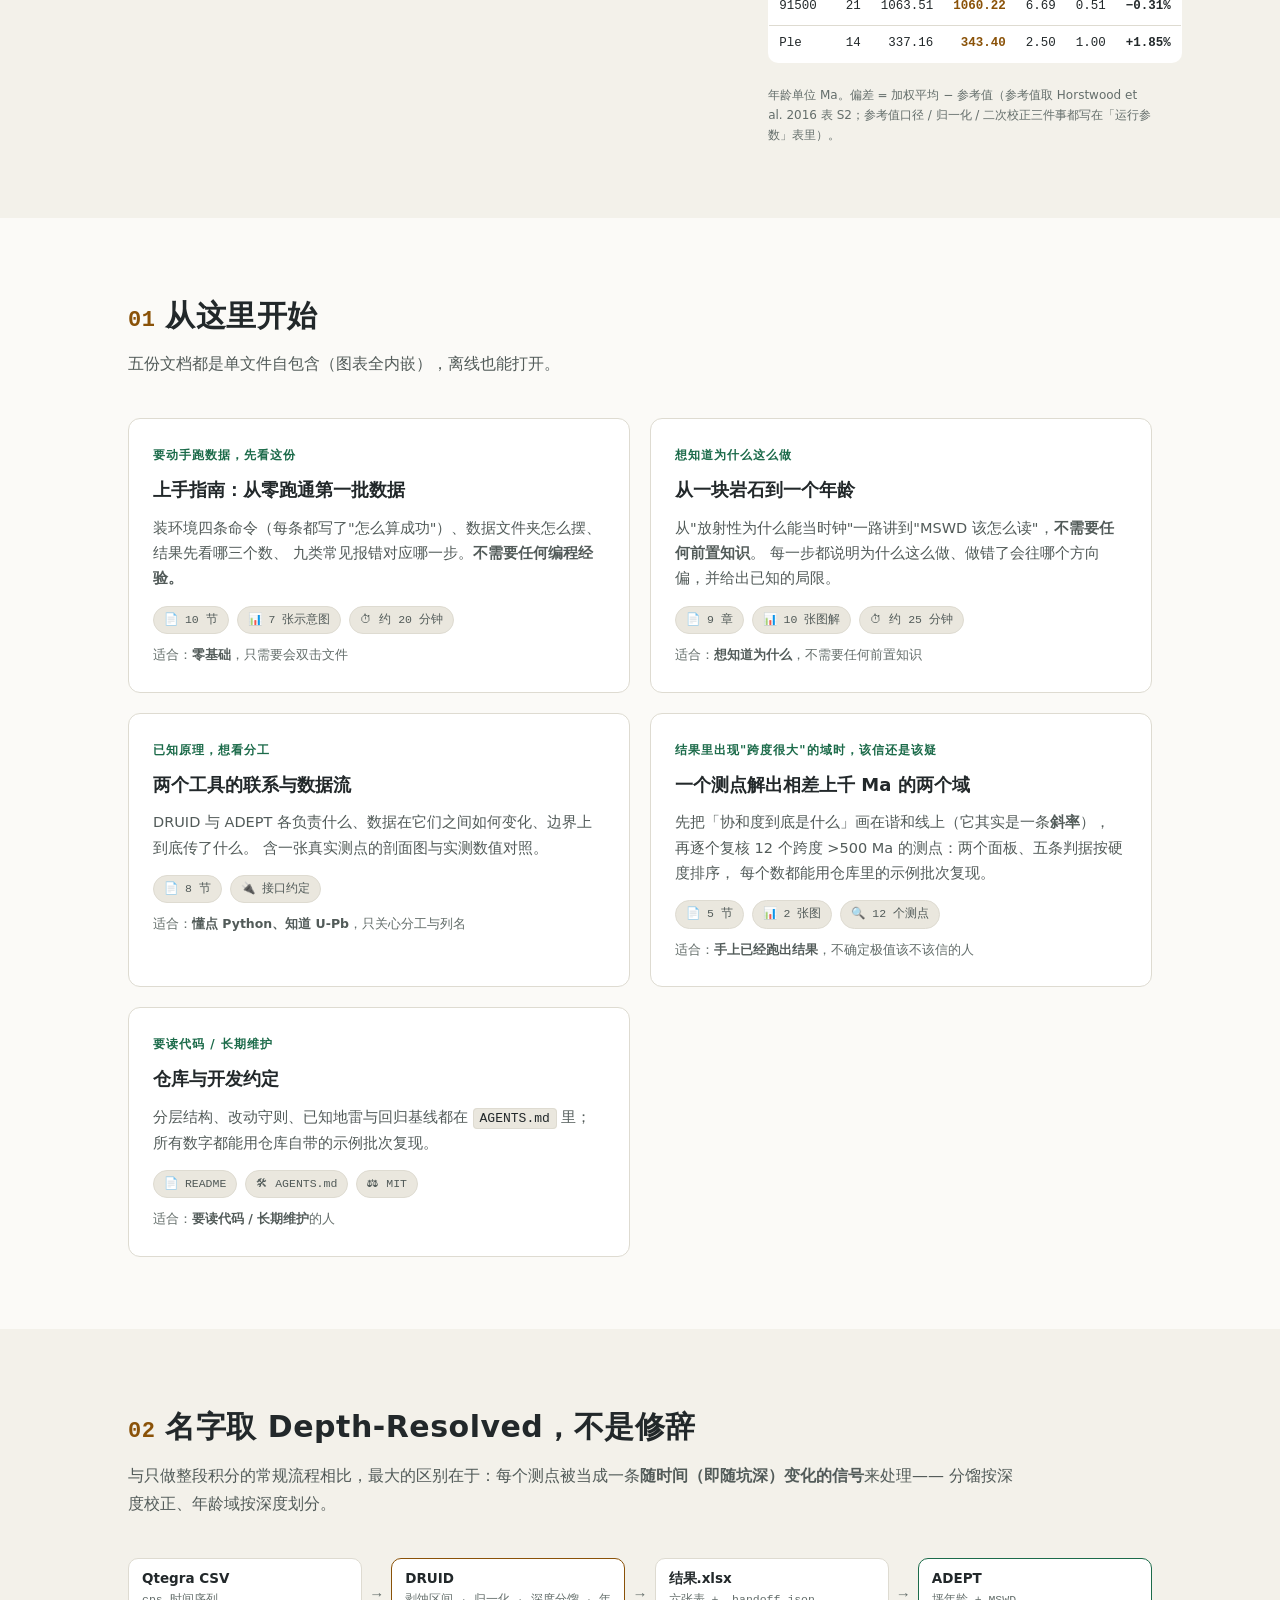
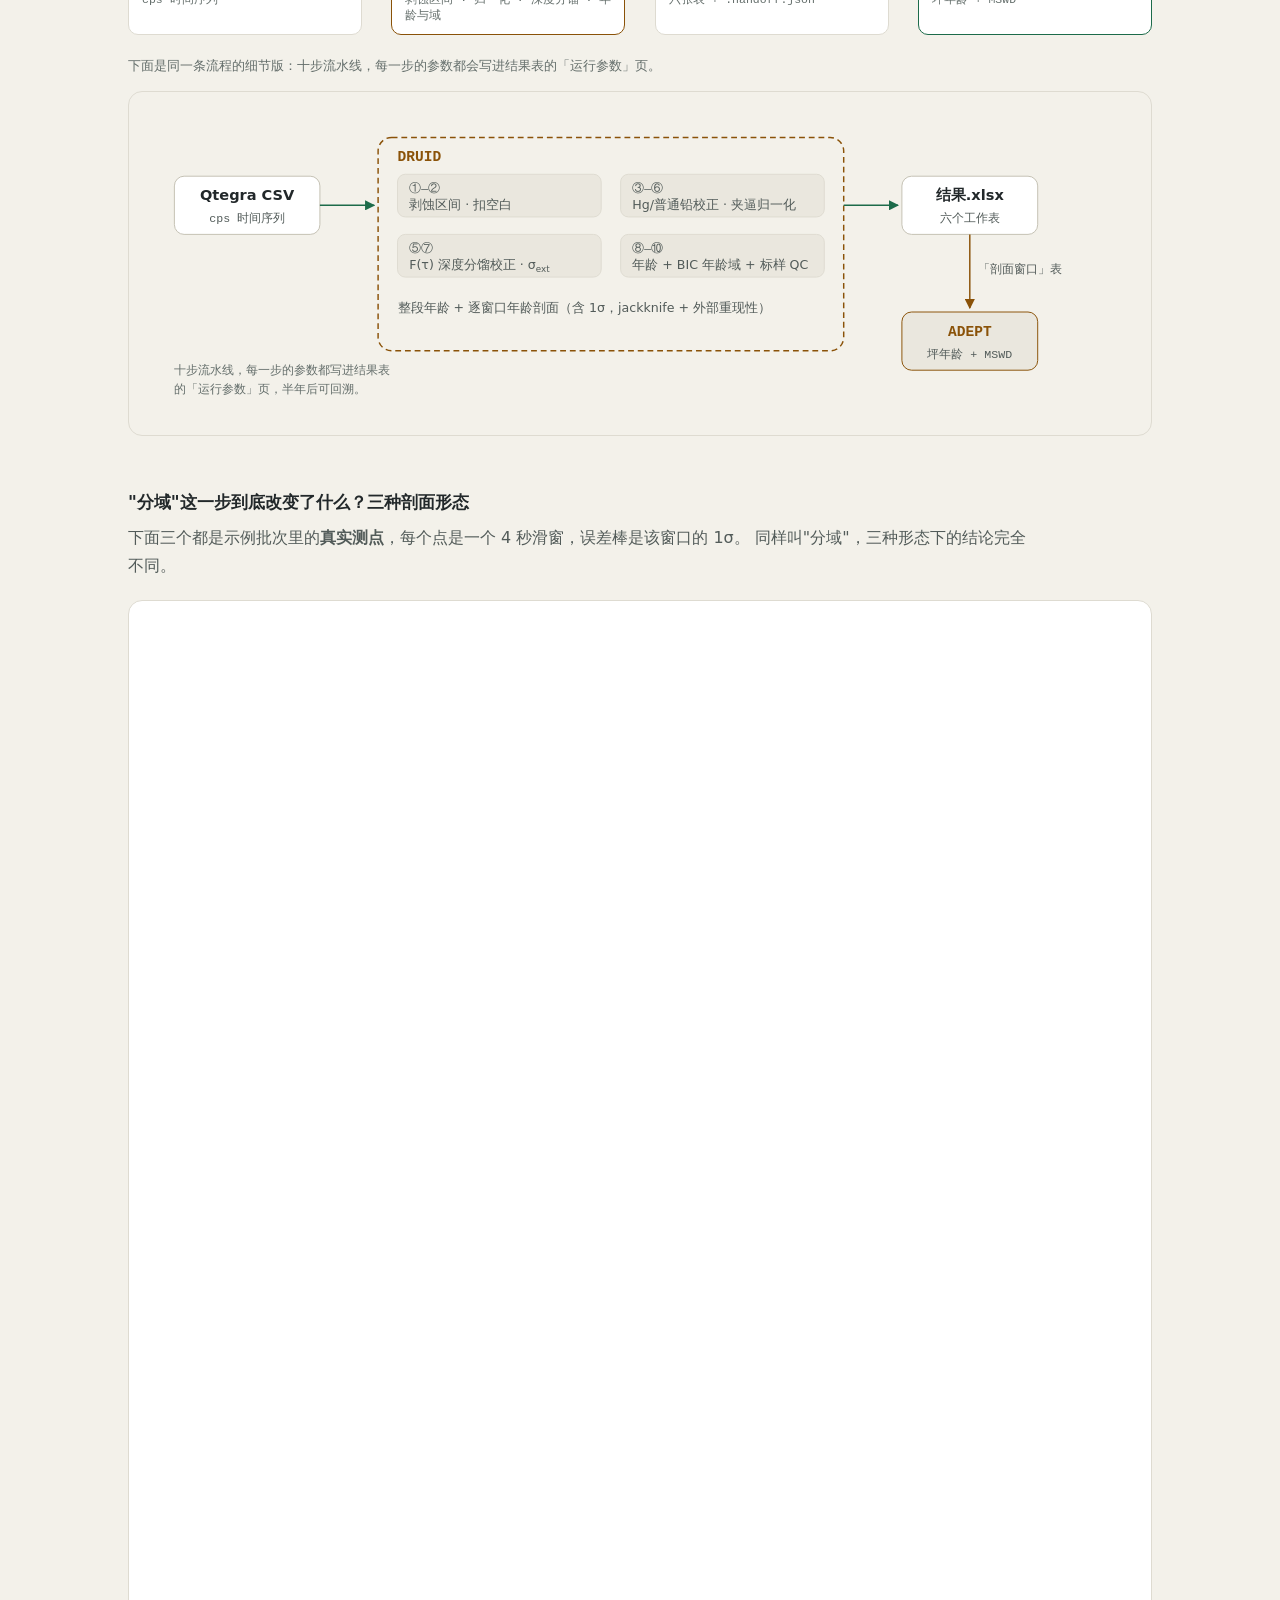
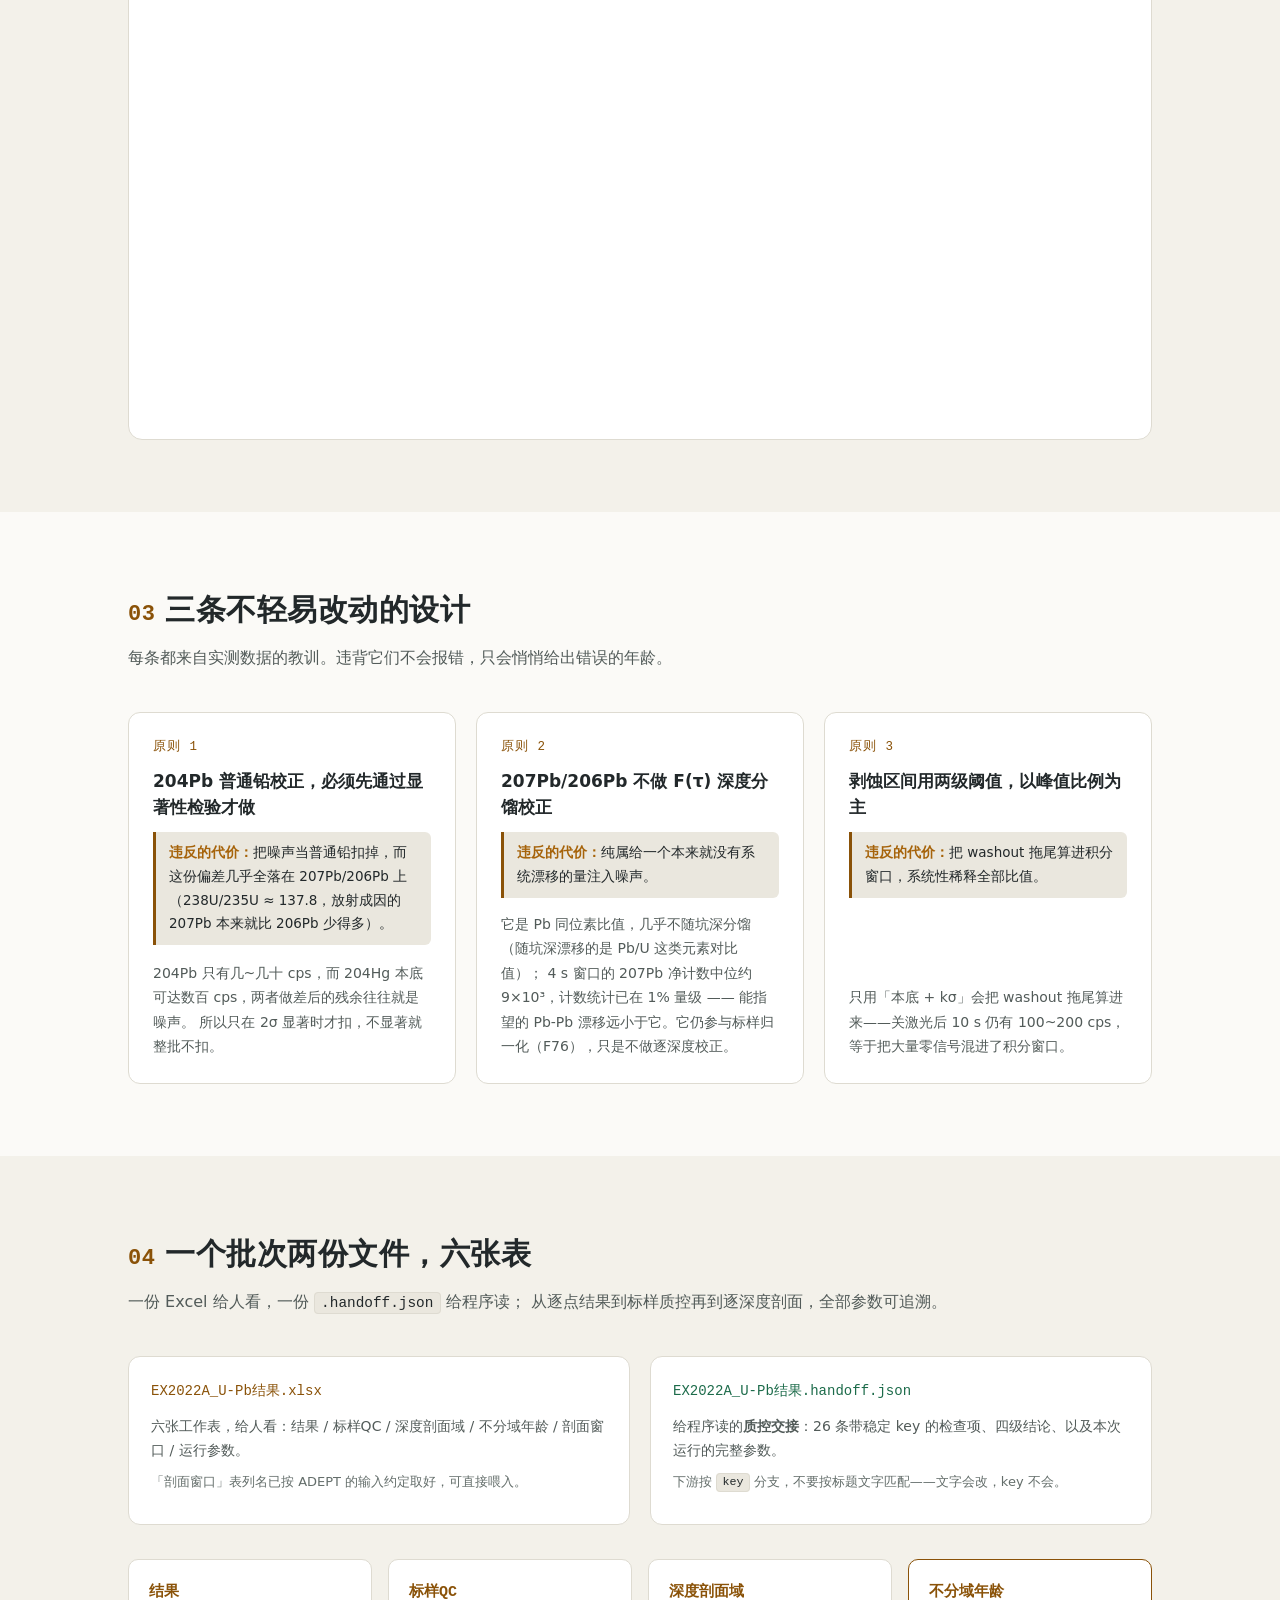
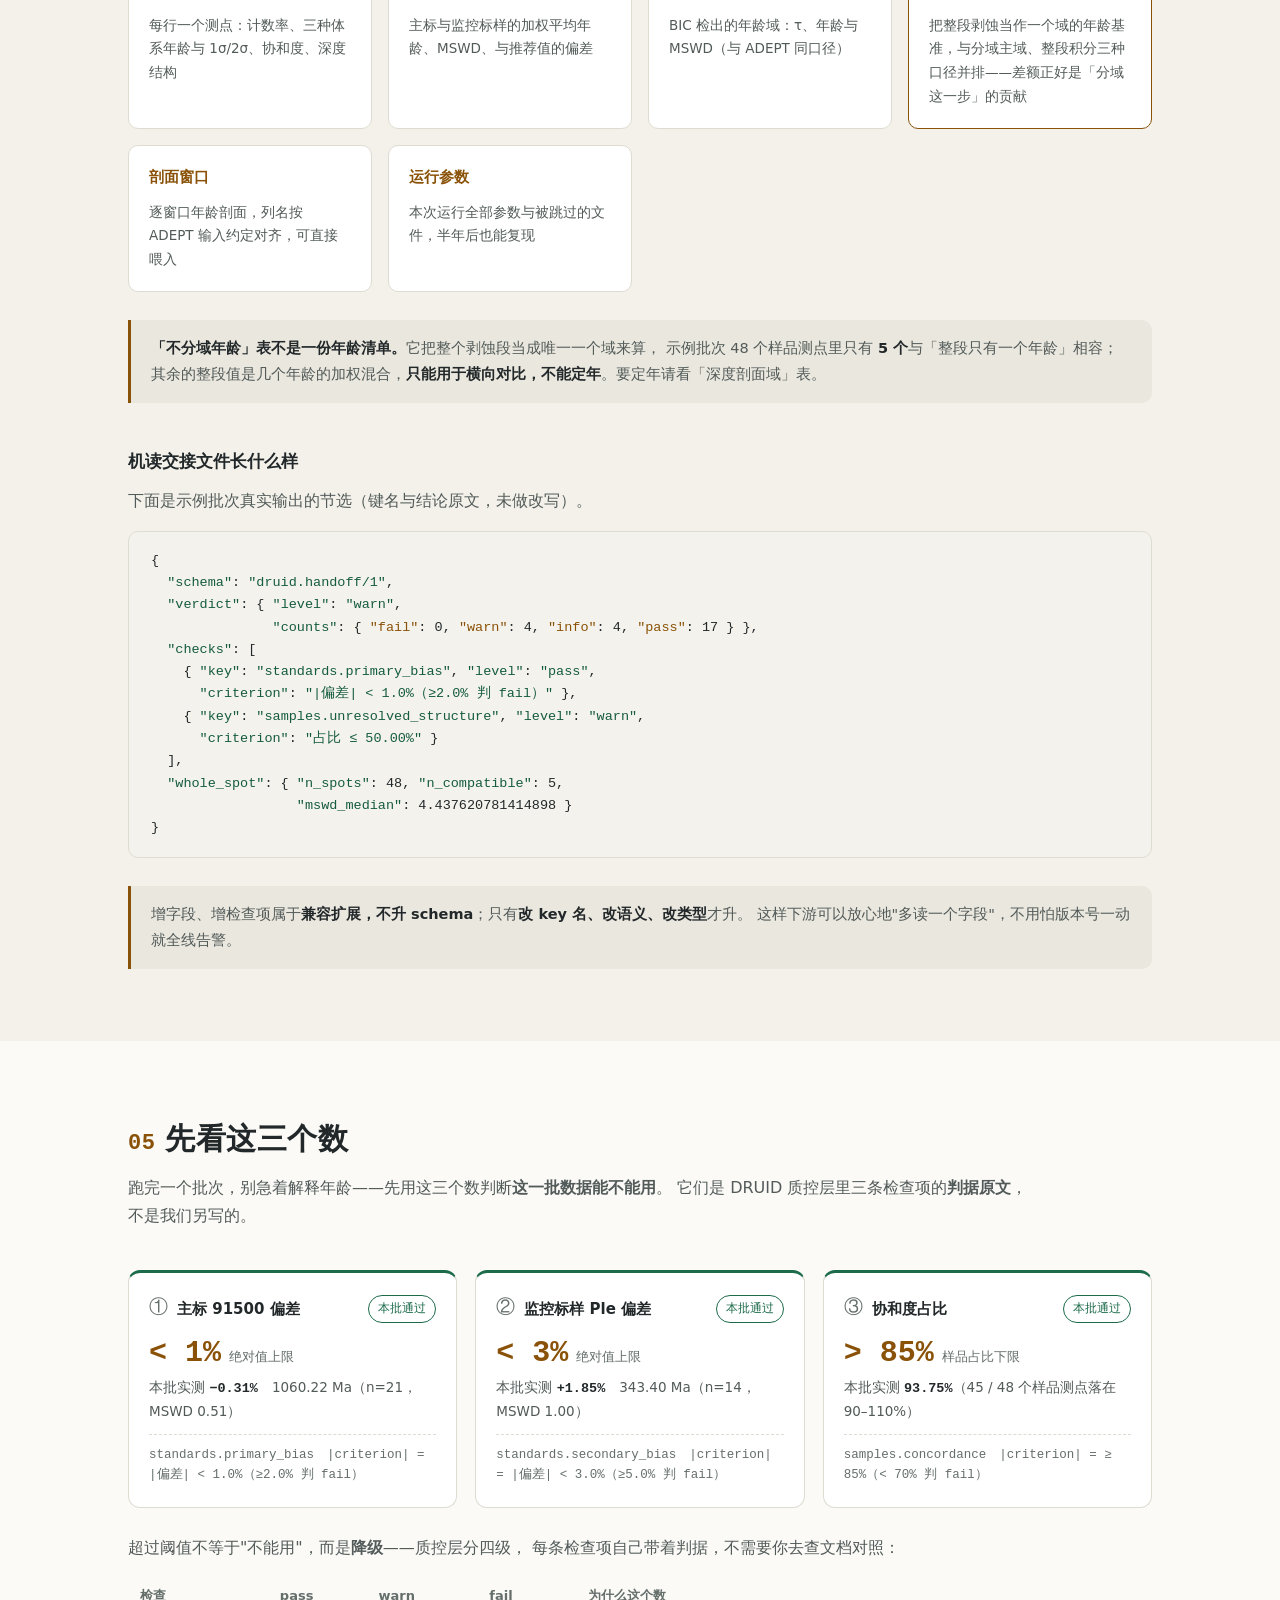
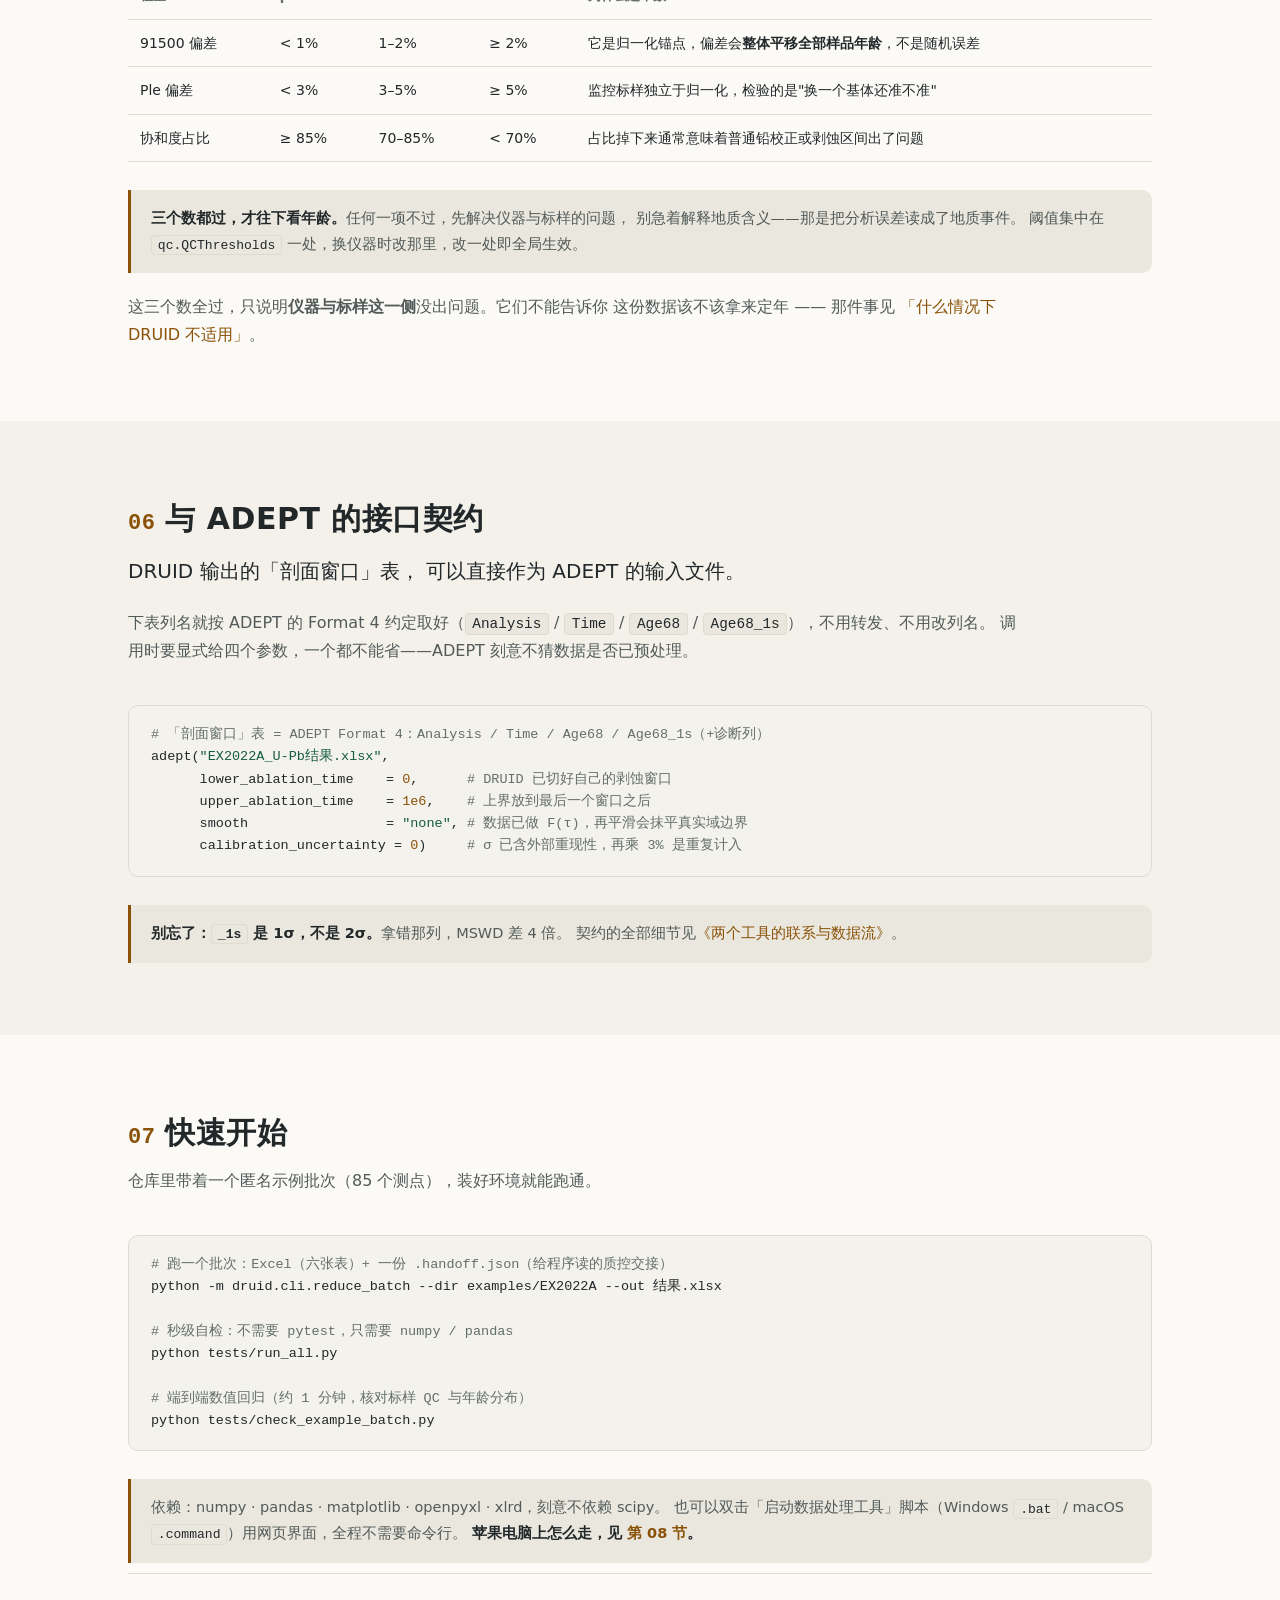
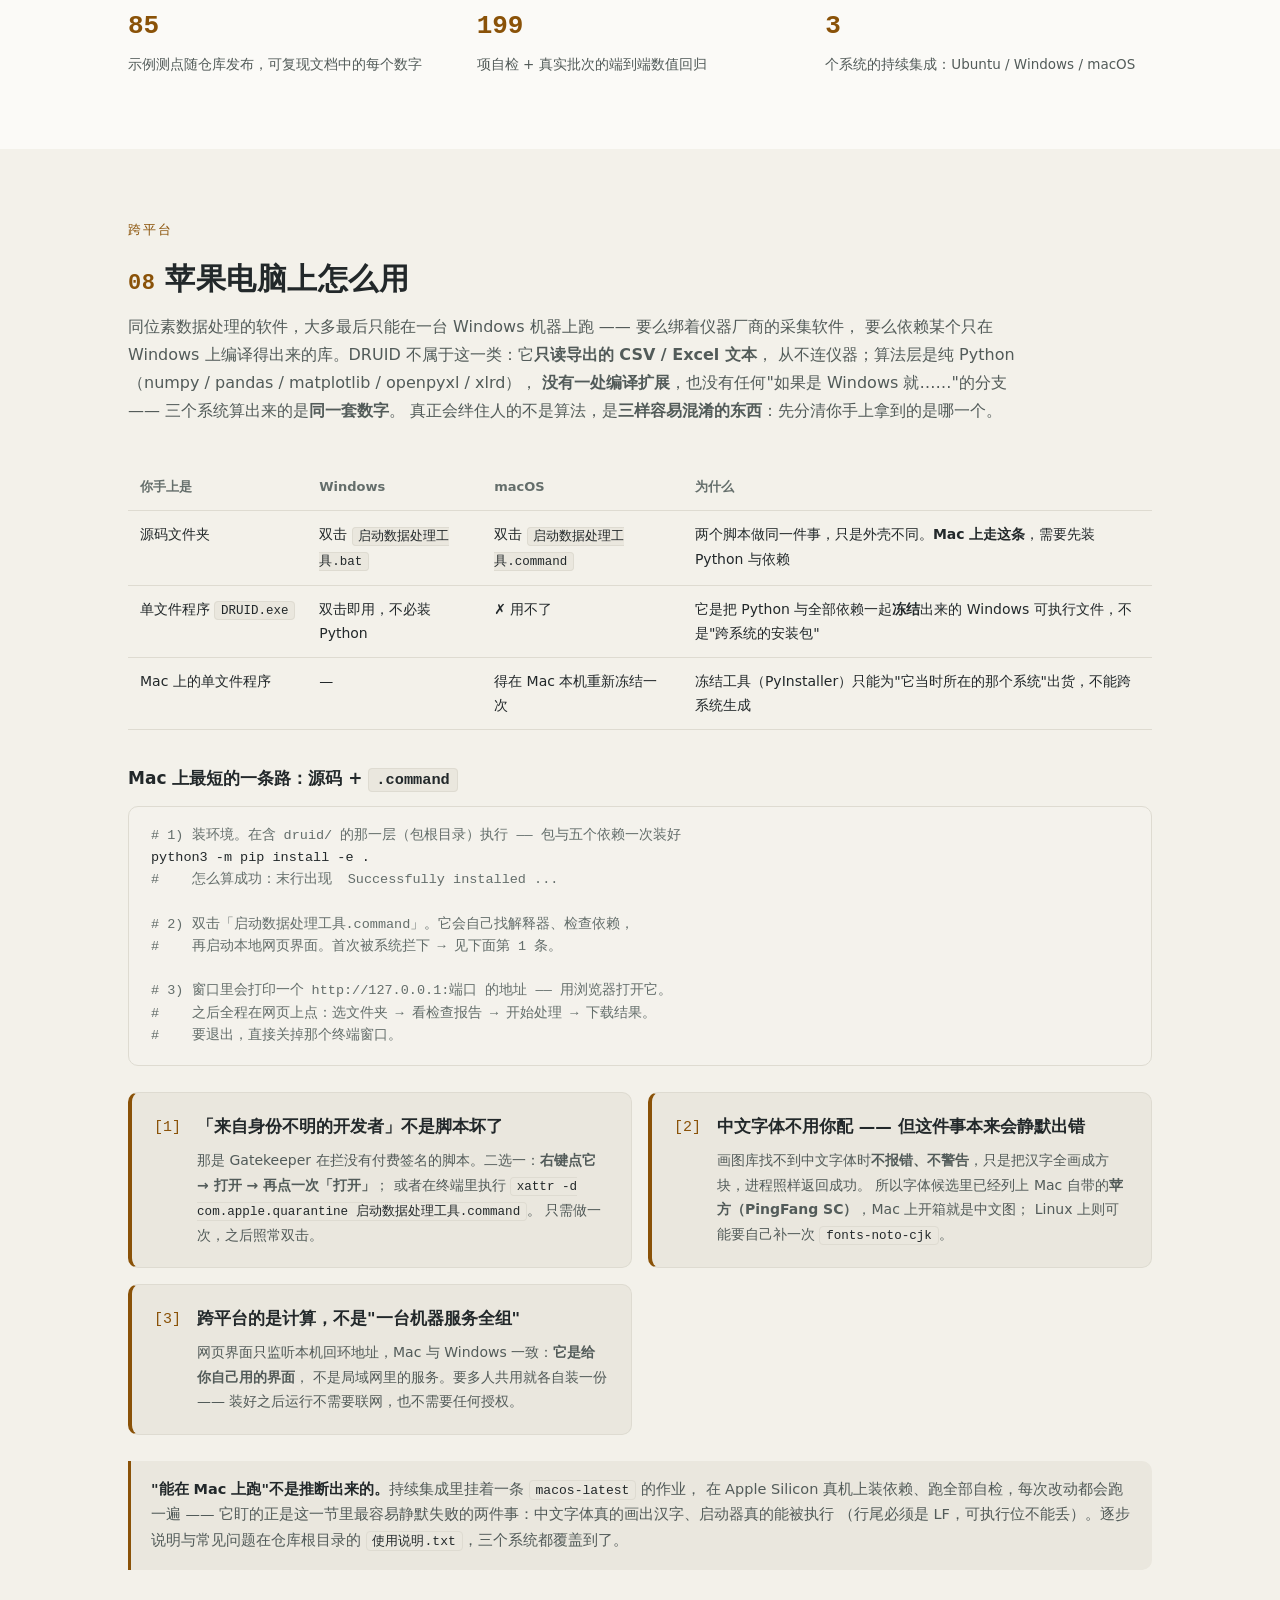
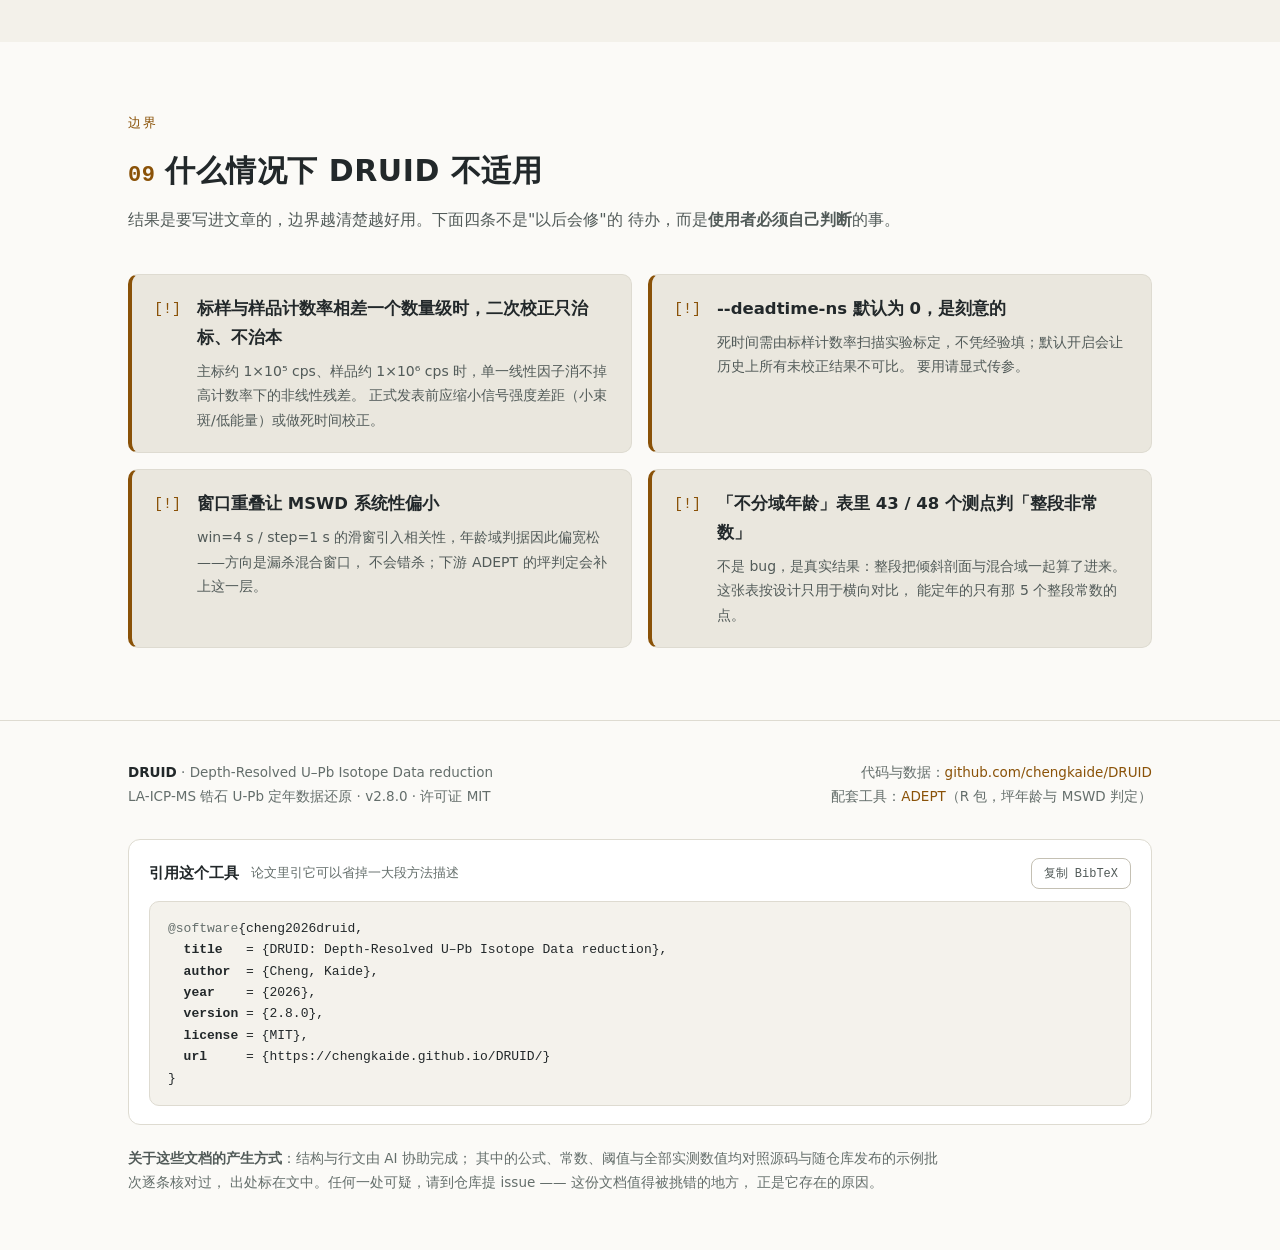
==== commit 4e149122: "Fix four real defects found by code review, and verify against scipy merge_close assigned out[-1][1]" ====
--- a/docs/index.html
+++ b/docs/index.html
@@ -531,7 +531,7 @@
     <span class="badge"><i>无 scipy</i> — 统计内核自实现</span>
     <span class="badge">网页界面 <i>纯标准库</i>，无 npm 无构建</span>
     <span class="badge">CI <i>3 系统</i> × Python 版本</span>
-    <span class="badge">自检 <i>191 项</i> + 端到端数值回归</span>
+    <span class="badge">自检 <i>199 项</i> + 端到端数值回归</span>
     <span class="badge">质控 <i>27 条检查项</i>，含机读交接文件</span>
   </div>
   <div class="cta">
@@ -674,7 +674,7 @@
               </svg>
               </div>
               <p class="figscroll-hint">图较宽，可左右滑动查看完整的坐标轴</p>
-          <figcaption>这就是<b>一个测点</b>给出的定量结论（整批 48 个样品测点各出一张，其中 33 个检出多年龄域）。上面这张图是示例批次 <code>examples/EX2022A</code> 的<b>真实输出</b>，不是示意图 —— 仓库里的命令跑一遍就能得到同样的数字。<b>S10 三个年龄域</b>：共 35 个滑窗，3 个域 —— D1 472.8 Ma（8 窗，MSWD 0.90） · D2 445.9 Ma（20 窗，MSWD 0.73） · D3 483.0 Ma（7 窗，MSWD 0.38）。没有一个窗口被剥掉。整段不分域给 457.2 Ma，离主域 445.9 Ma 差 <b>+11.3 Ma（+2.54%）</b>（Δ = 整段 − 主域）—— 这就是"分域"这一步带来的差别。</figcaption>
+          <figcaption>这就是<b>一个测点</b>给出的定量结论（整批 48 个样品测点各出一张，其中 36 个检出多年龄域）。上面这张图是示例批次 <code>examples/EX2022A</code> 的<b>真实输出</b>，不是示意图 —— 仓库里的命令跑一遍就能得到同样的数字。<b>S10 三个年龄域</b>：共 35 个滑窗，3 个域 —— D1 472.8 Ma（8 窗，MSWD 0.90） · D2 445.9 Ma（20 窗，MSWD 0.73） · D3 483.0 Ma（7 窗，MSWD 0.38）。没有一个窗口被剥掉。整段不分域给 457.2 Ma，离主域 445.9 Ma 差 <b>+11.3 Ma（+2.54%）</b>（Δ = 整段 − 主域）—— 这就是"分域"这一步带来的差别。</figcaption>
         </figure>
         <div class="pvside">
           <p class="pvhead">先看这三个数　<span>判据原文，不是我们另写的</span></p>
@@ -838,7 +838,7 @@
       <rect x="0" y="0" width="900" height="690" rx="14" class="fig-bg"/>
       <g class="case" data-spot="S43">
       <text class="fig-cap" x="78" y="29"><tspan class="fig-num">①</tspan>  S43 · 均一<tspan class="fig-cap-sub">　整段就是答案</tspan></text>
-      <text class="fig-sub" x="872" y="29" text-anchor="end">整段 MSWD 1.11 / 上限 1.49 → 整段常数</text>
+      <text class="fig-sub" x="872" y="29" text-anchor="end">整段 MSWD 1.14 / 上限 1.49 → 整段常数</text>
       <line class="fig-grid" x1="78" y1="185.4" x2="872" y2="185.4"/>
       <text class="fig-tick" x="66" y="189.4" text-anchor="end">420</text>
       <line class="fig-grid" x1="78" y1="152.9" x2="872" y2="152.9"/>
@@ -863,8 +863,6 @@
       <text class="fig-tick" x="872.0" y="207" text-anchor="middle">1</text>
       <clipPath id="cpCase0"><rect x="78" y="40" width="794" height="150"/></clipPath>
       <g clip-path="url(#cpCase0)">
-      <line class="fig-ebar" x1="119.0" y1="139.9" x2="119.0" y2="108.0"/>
-      <circle class="dot-D1" cx="119.0" cy="124.0" r="3.4"/>
       <line class="fig-ebar" x1="139.5" y1="132.4" x2="139.5" y2="102.3"/>
       <circle class="dot-D1" cx="139.5" cy="117.4" r="3.4"/>
       <line class="fig-ebar" x1="160.0" y1="144.7" x2="160.0" y2="116.5"/>
@@ -1156,12 +1154,12 @@
       <p class="figscroll-hint">图较宽，可左右滑动查看完整的坐标轴</p>
       <ul class="figlegend">
       <li class="key"><b>怎么读</b><span class="k"><i class="sw-whole"></i>整段不分域：把全部窗口当成唯一一个域</span><span class="k"><i class="sw-d1"></i><i class="sw-d2"></i><i class="sw-d3"></i>各年龄域均值（D1 / D2 / D3）</span><span class="k"><i class="sw-off"></i>没通过域内相容性检验、不进入任何域</span><span class="k">Δ 一律是「整段 − 主域」</span></li>
-      <li class="case"><b>① S43 均一 · 整段 458.7 Ma</b><em>共 35 个滑窗。整段 MSWD 1.11 &lt; 判据上限 1.49 → <b>整段就是常数</b>。域表里根本没有这个测点：没有域可拆，灰虚线就是答案。整段积分（另一种算法）给 459.3 Ma，与窗口加权差 0.15%。</em></li>
+      <li class="case"><b>① S43 均一 · 整段 458.7 Ma</b><em>共 34 个滑窗。整段 MSWD 1.14 &lt; 判据上限 1.49 → <b>整段就是常数</b>。域表里根本没有这个测点：没有域可拆，灰虚线就是答案。整段积分（另一种算法）给 459.3 Ma，与窗口加权差 0.14%。</em></li>
       <li class="case"><b>② S34 核边分明 · 整段 497.2 Ma</b><em>共 35 个滑窗。2 个域：D1 469.6 Ma（13 窗，MSWD 1.40） · D2 515.2 Ma（22 窗，MSWD 0.88）。没有一个窗口被剥掉。整段 MSWD 5.08 &gt; 上限 1.49 → 整段非常数，整段 497.2 − 主域 515.2 = <b>-18.03 Ma（-3.50%）</b>。</em></li>
       <li class="case"><b>③ S18 复杂变化 · 整段 458.8 Ma</b><em>共 35 个滑窗。3 个域：D1 471.8 Ma（7 窗，MSWD 0.15） · D2 442.5 Ma（12 窗，MSWD 0.86） · D3 474.9 Ma（8 窗，MSWD 1.96）。8 个窗口没通过域内相容性检验，被分域步骤剥掉。整段 MSWD 3.39 &gt; 上限 1.49 → 整段非常数，整段 458.8 − 主域 442.5 = <b>+16.30 Ma（+3.68%）</b>。</em></li>
       </ul>
       <figcaption>三个测点都取自示例批次 <code>examples/EX2022A</code>，上面的数字可以自行复现。
-            <b>S43</b> 整段 MSWD 1.11 低于判据上限 1.49，<b>整段就是常数</b>：域表里根本没有它，所以这里没有彩色实线，灰虚线就是答案。整段积分（另一种算法）给 459.3 Ma，与窗口加权差 0.15%。
+            <b>S43</b> 整段 MSWD 1.14 低于判据上限 1.49，<b>整段就是常数</b>：域表里根本没有它，所以这里没有彩色实线，灰虚线就是答案。整段积分（另一种算法）给 459.3 Ma，与窗口加权差 0.14%。
             <b>S34</b> 分为 <b>2 段</b>平台 469.6 / 515.2 Ma，域均值最大相差 <b>45.6 Ma（9.7%）</b>；沿坑深年龄<b>递增</b>：浅部 469.6 → 深部 515.2 Ma，是"核老边新"的常序，<b>一个窗口都没被剥掉</b>。整段不分域给 497.2 Ma，它<b>不等于任何一段</b>。
             <b>S18</b> 分为 <b>3 段</b>平台 471.8 / 442.5 / 474.9 Ma，域均值最大相差 <b>32.4 Ma（6.9%）</b>；沿坑深年龄<b>不单调</b>（471.8 → 442.5 → 474.9 Ma）—— 不能用一个"核"一个"边"解释，中间 <b>8 个空心点</b>没通过域内相容性检验，被分域步骤剥掉了。整段不分域给 458.8 Ma，它<b>不等于任何一段</b>。　注意 D1 与 D3 的年龄几乎相同（471.8 与 474.9 Ma）却是两个域 ——「域」是<b>深度上连续的一段</b>，不是"年龄相同的所有窗口"。
             ① 的灰虚线<b>就是年龄</b>（整段只有一个域，分域无事可做）；②、③ 的灰虚线只是在回答"不做分域会得到什么"，<b>不是任何一个年龄</b>。
@@ -1351,7 +1349,7 @@
     <b>苹果电脑上怎么走，见 <a href="#mac">第 08 节</a>。</b></div>
   <div class="facts rv">
     <div class="fact"><div class="n">85</div><div class="d">示例测点随仓库发布，可复现文档中的每个数字</div></div>
-    <div class="fact"><div class="n">191</div><div class="d">项自检 + 真实批次的端到端数值回归</div></div>
+    <div class="fact"><div class="n">199</div><div class="d">项自检 + 真实批次的端到端数值回归</div></div>
     <div class="fact"><div class="n">3</div><div class="d">个系统的持续集成：Ubuntu / Windows / macOS</div></div>
   </div>
 </div></section>
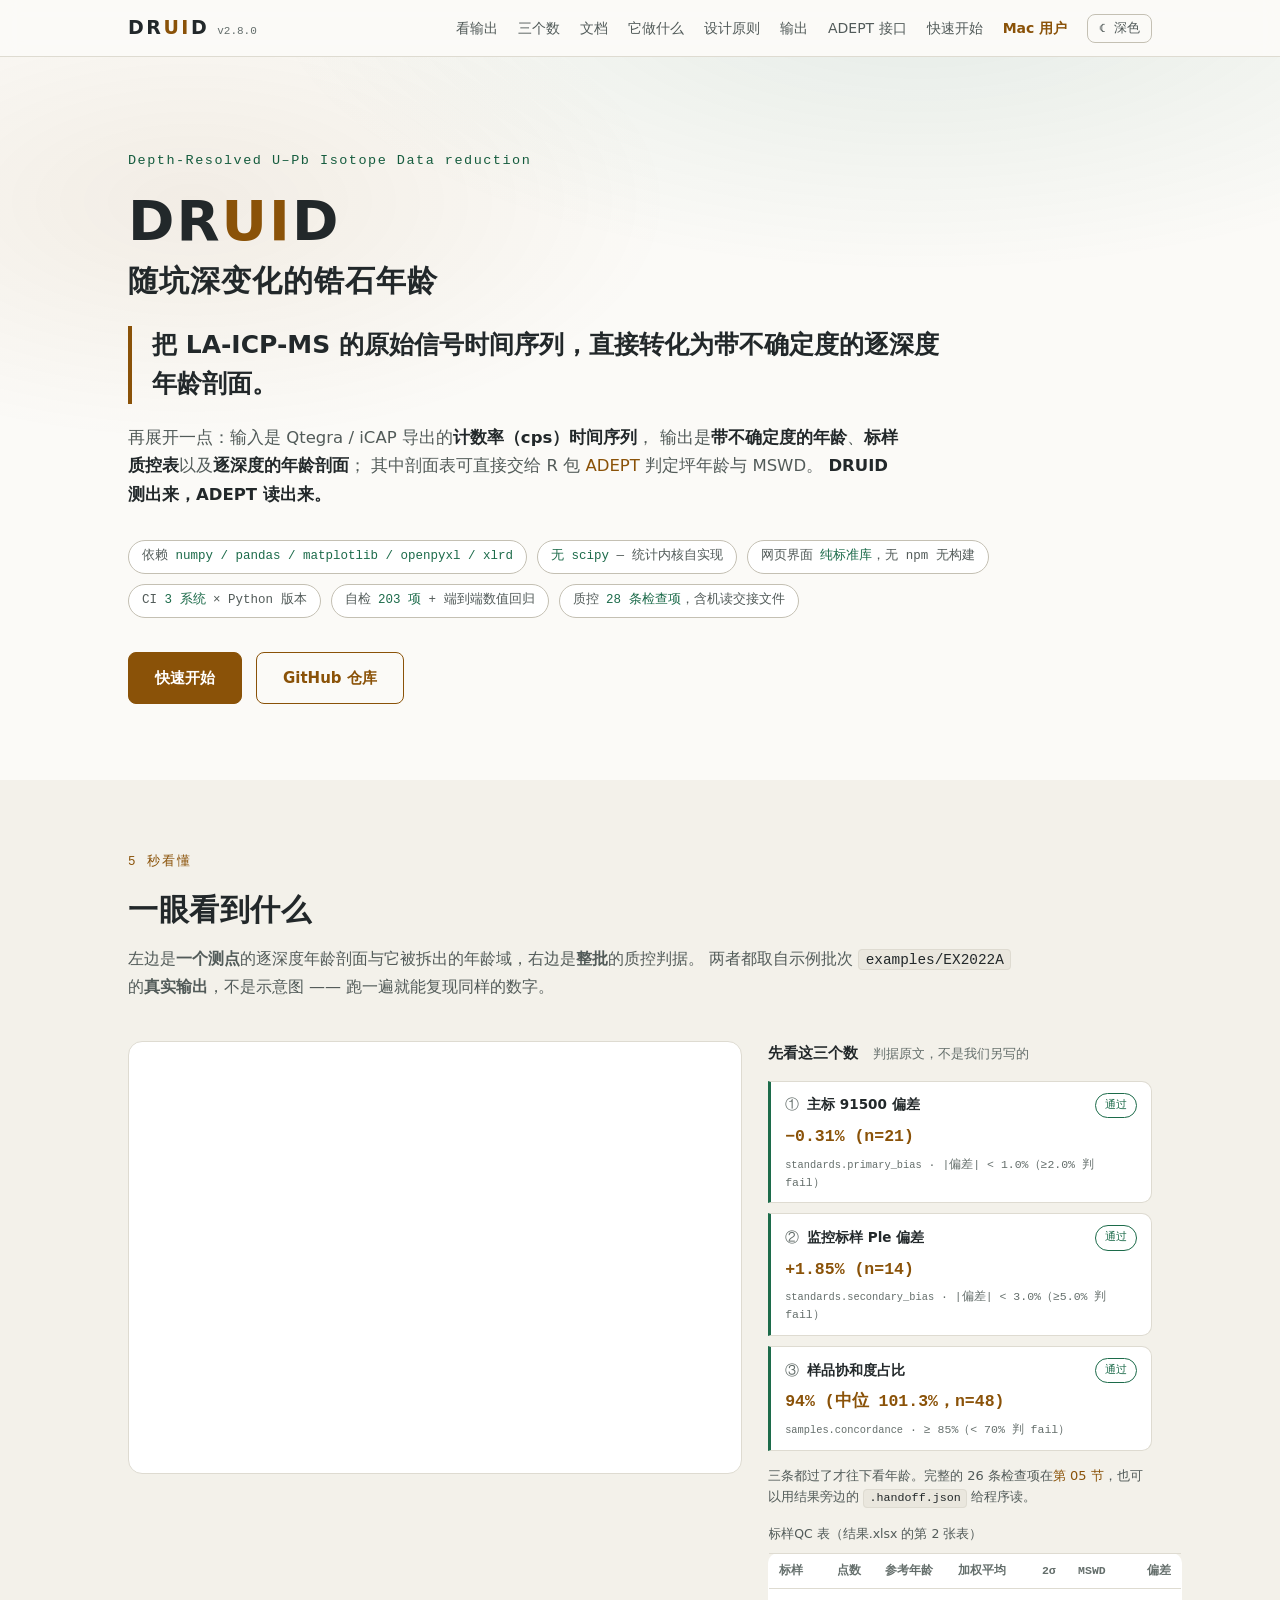
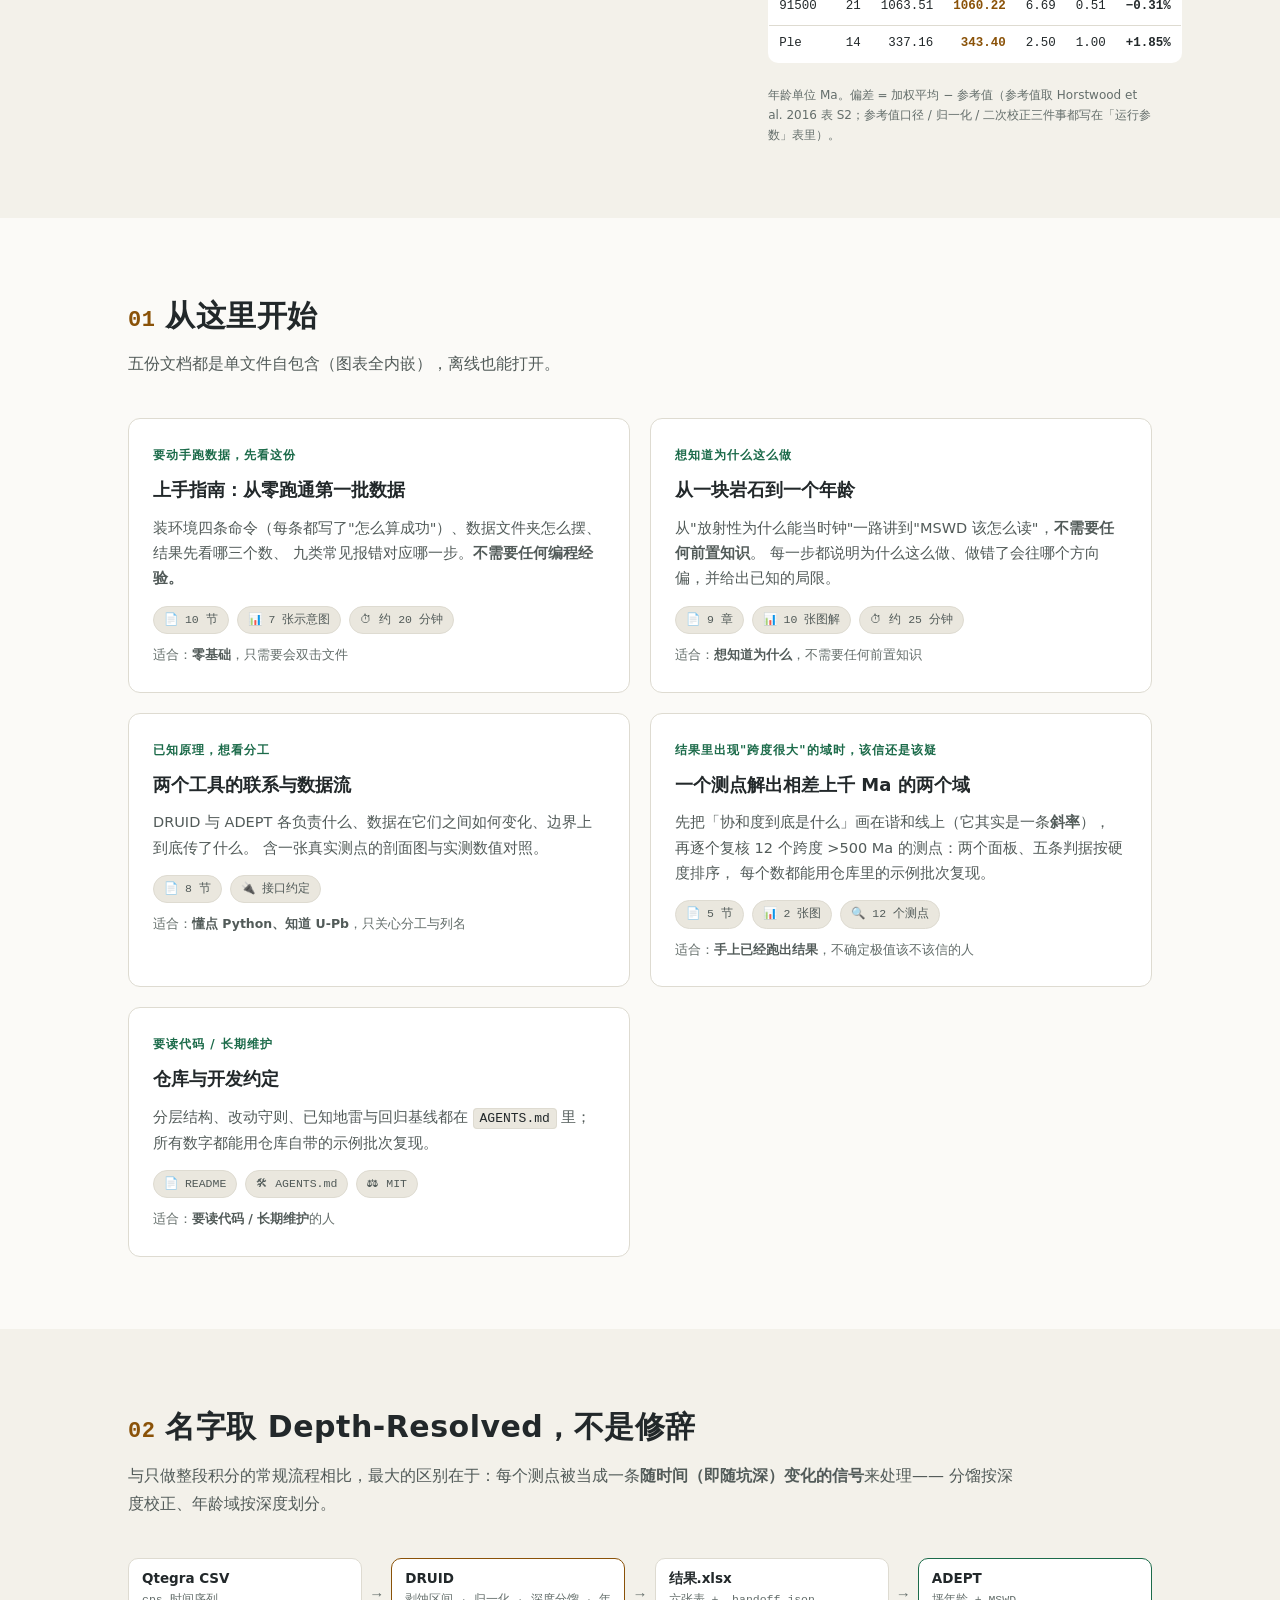
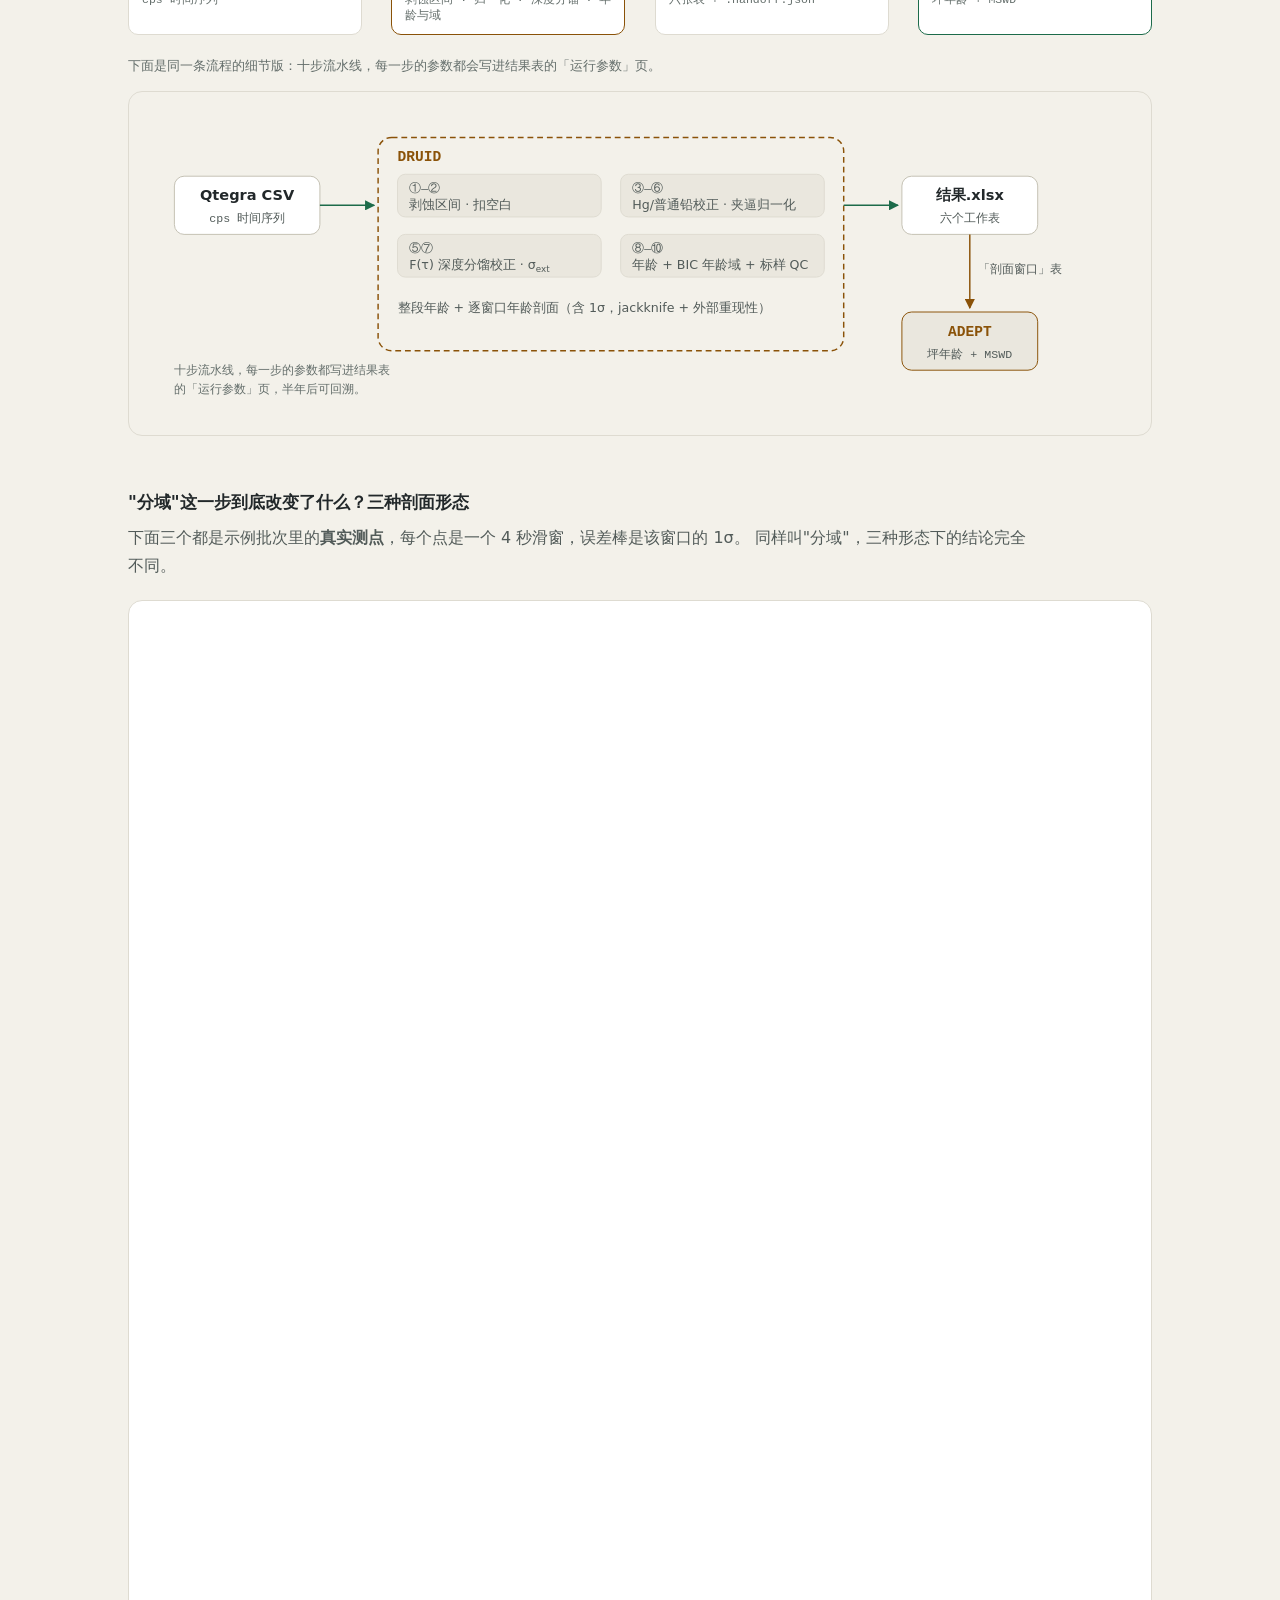
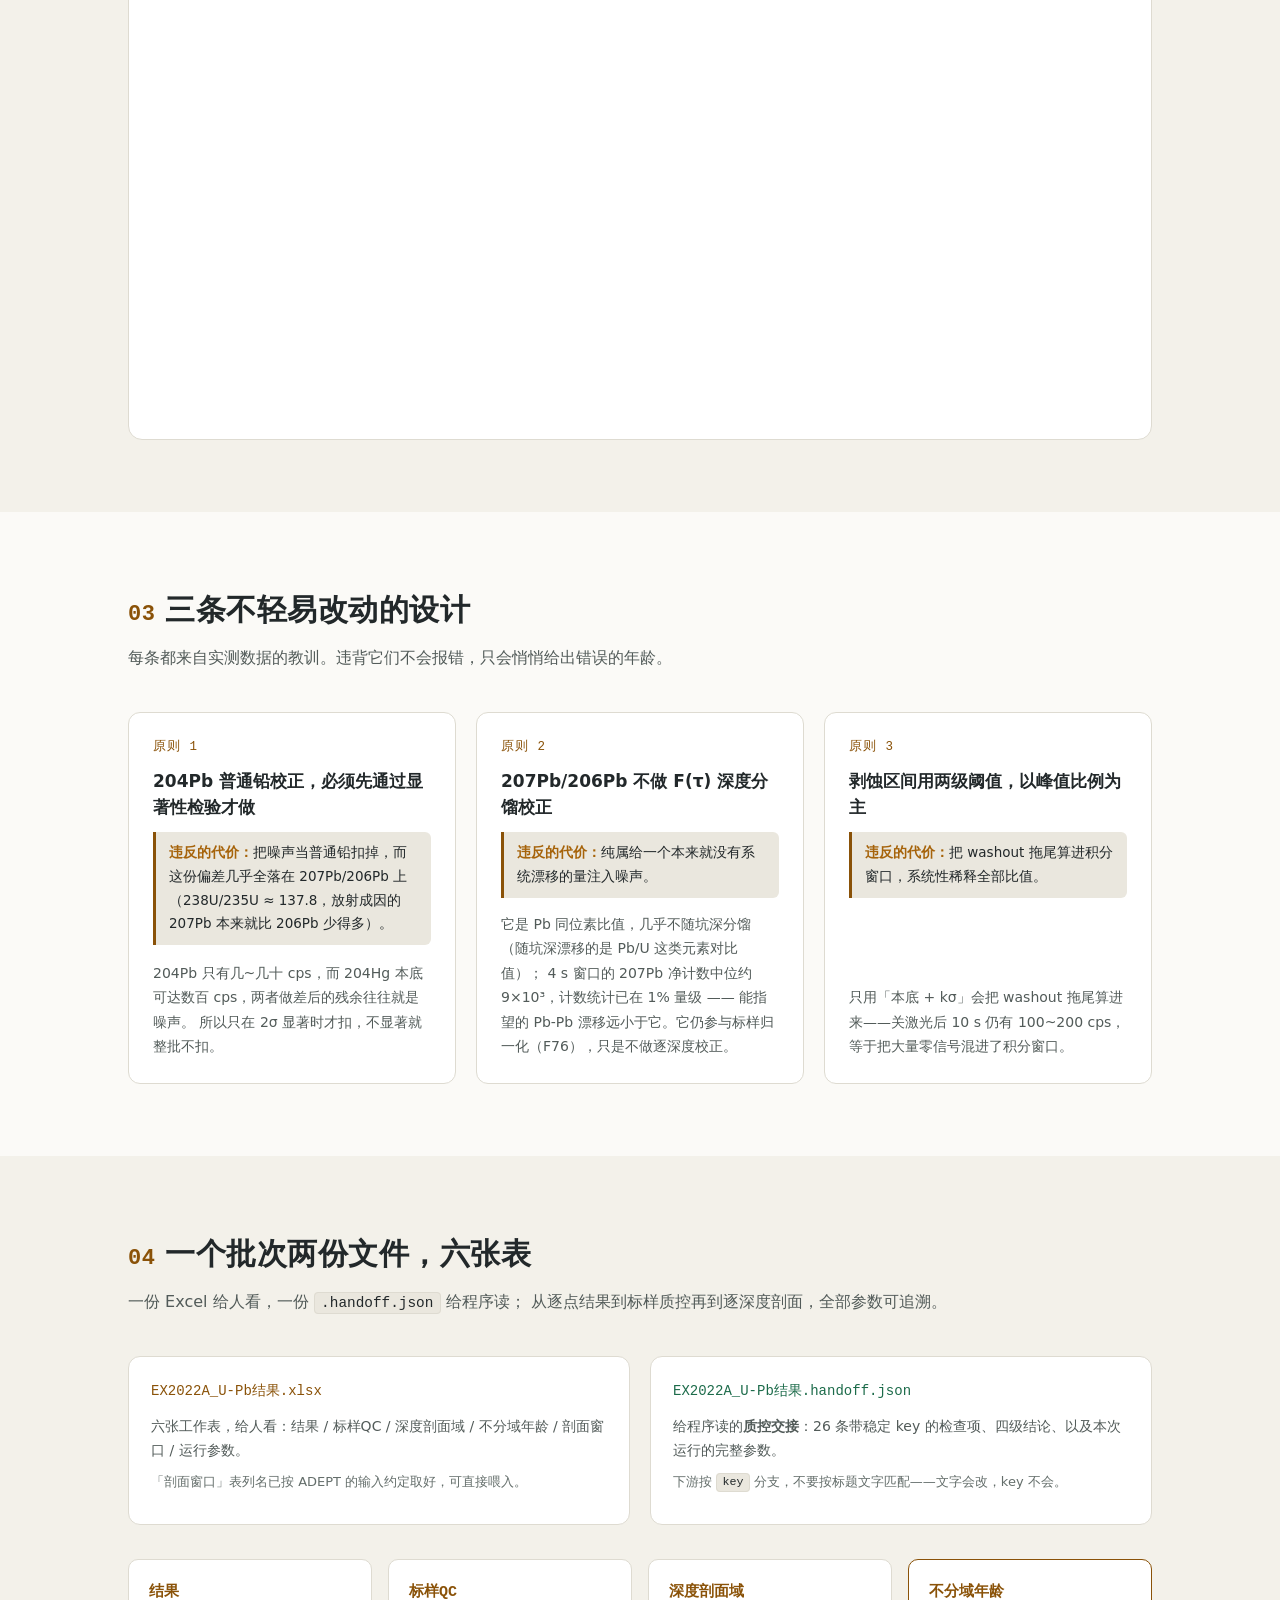
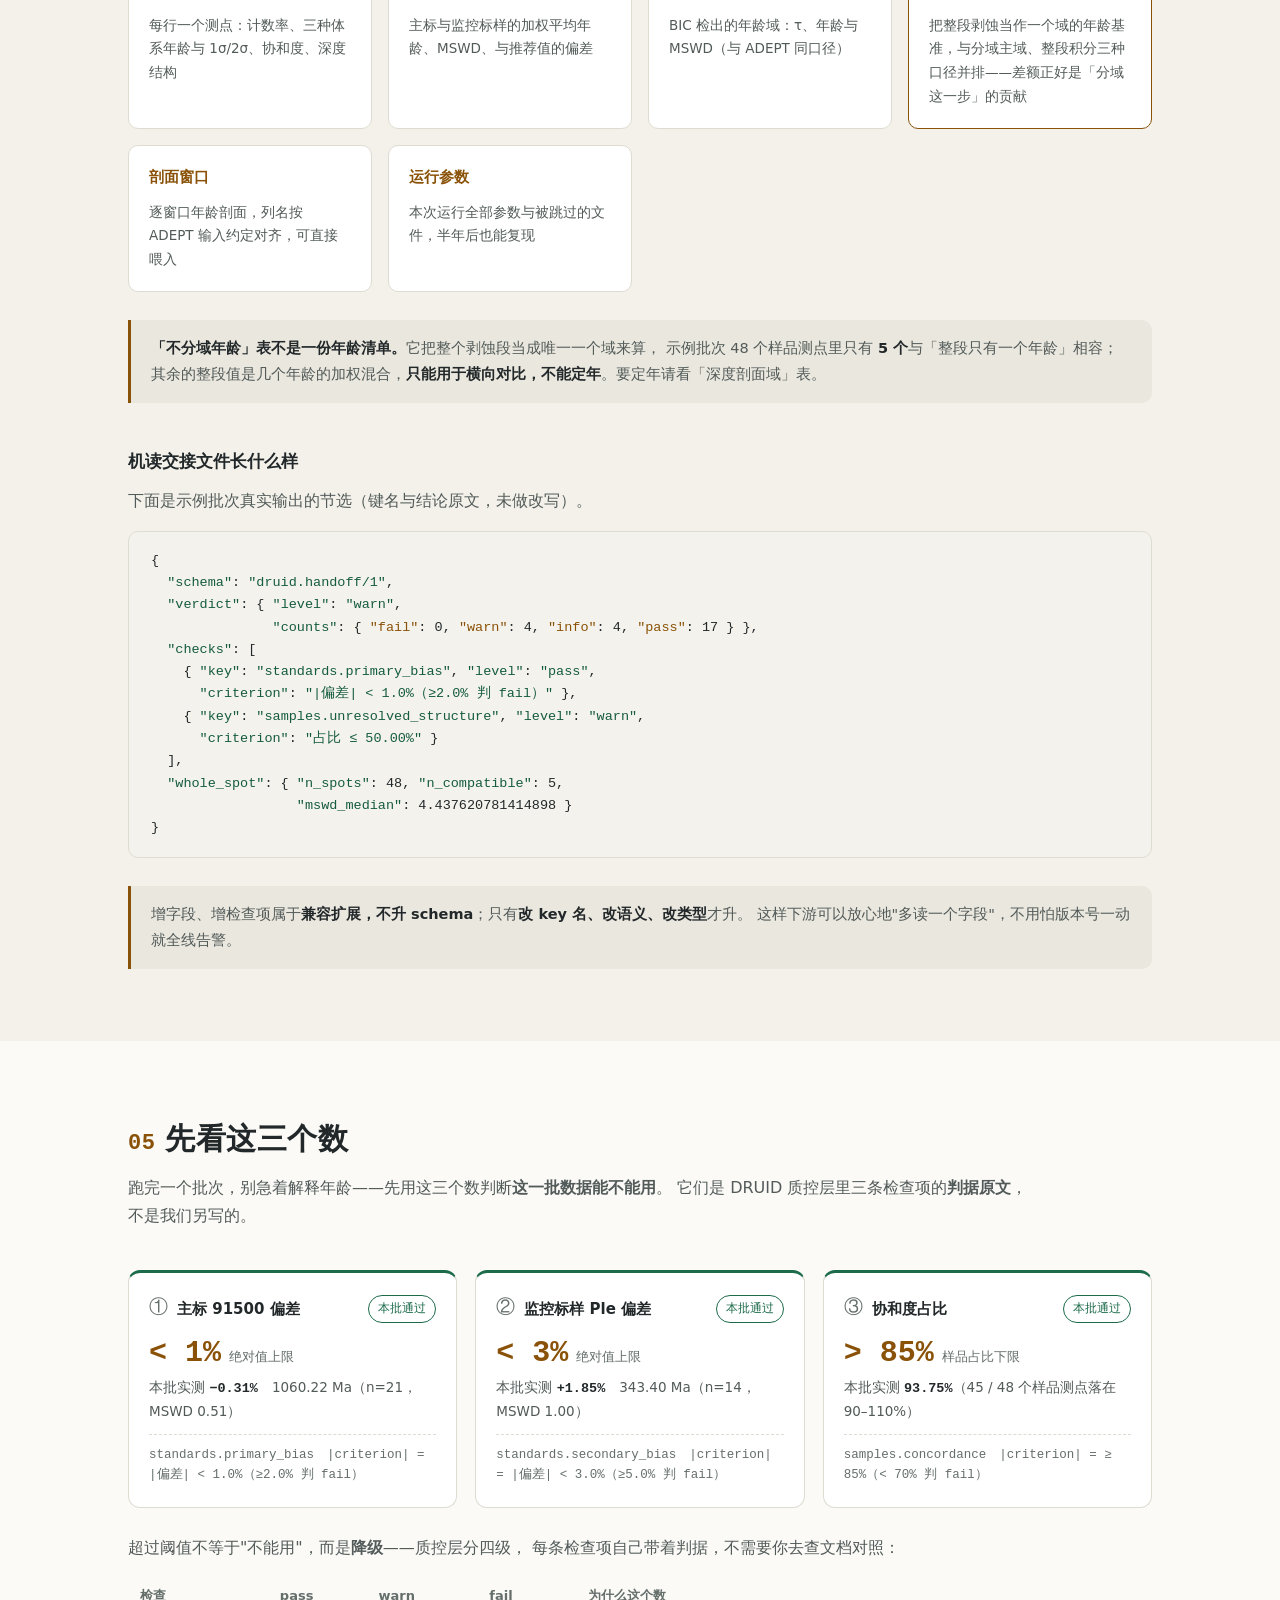
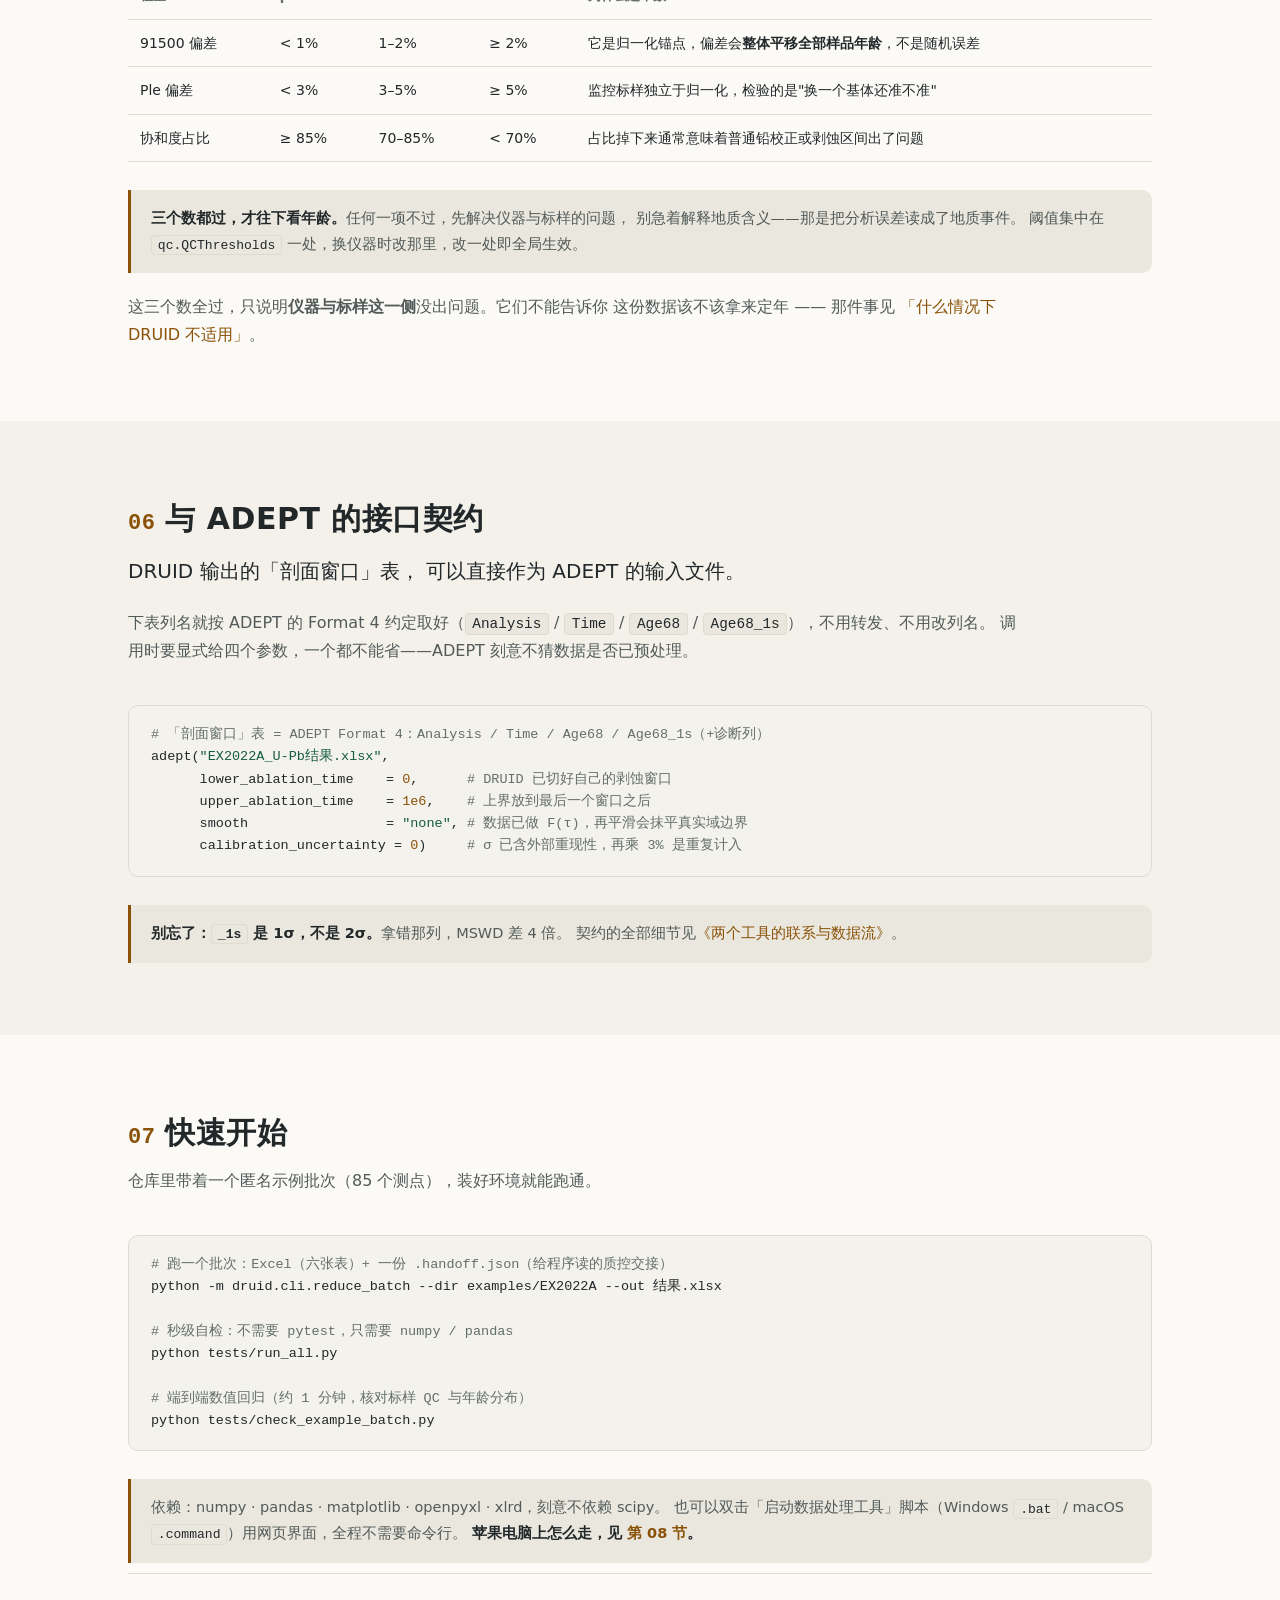
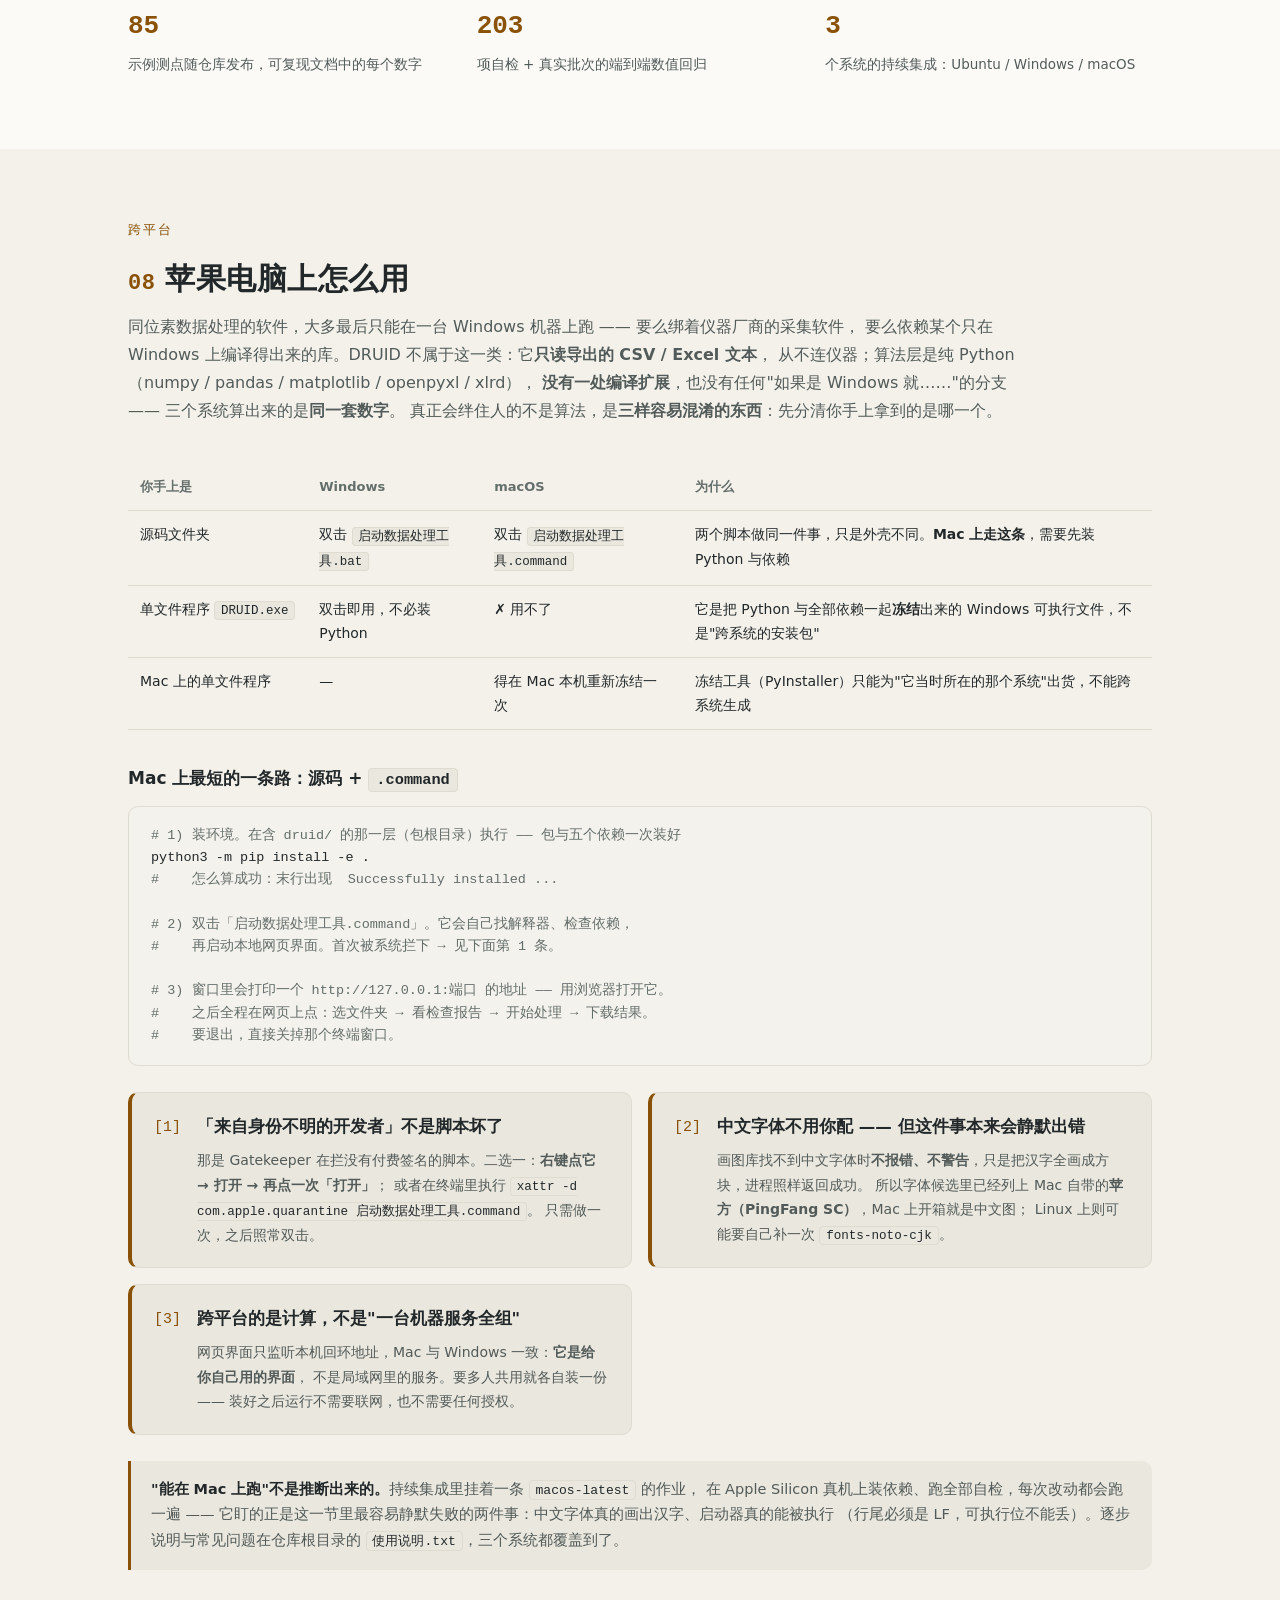
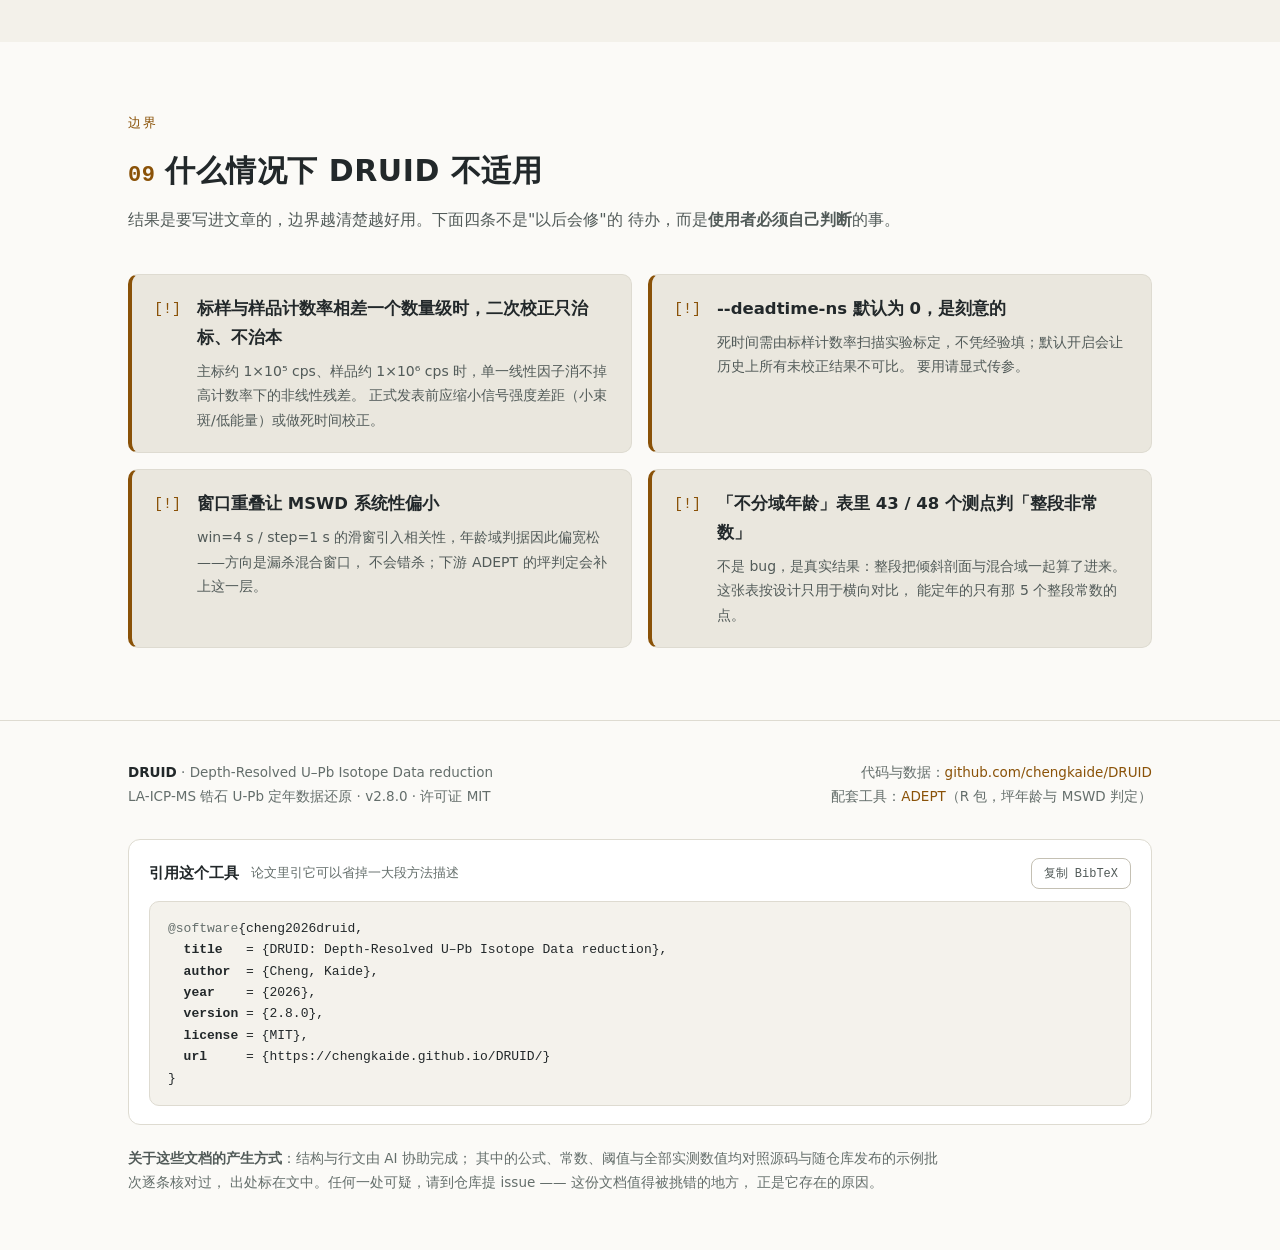
==== commit 724d78ba: "Give the common-lead flags an exit, and add a check that cross-checks them The three facts sk_conver" ====
--- a/docs/index.html
+++ b/docs/index.html
@@ -531,8 +531,8 @@
     <span class="badge"><i>无 scipy</i> — 统计内核自实现</span>
     <span class="badge">网页界面 <i>纯标准库</i>，无 npm 无构建</span>
     <span class="badge">CI <i>3 系统</i> × Python 版本</span>
-    <span class="badge">自检 <i>199 项</i> + 端到端数值回归</span>
-    <span class="badge">质控 <i>27 条检查项</i>，含机读交接文件</span>
+    <span class="badge">自检 <i>203 项</i> + 端到端数值回归</span>
+    <span class="badge">质控 <i>28 条检查项</i>，含机读交接文件</span>
   </div>
   <div class="cta">
     <a class="btn pri" href="#start">快速开始</a>
@@ -1349,7 +1349,7 @@
     <b>苹果电脑上怎么走，见 <a href="#mac">第 08 节</a>。</b></div>
   <div class="facts rv">
     <div class="fact"><div class="n">85</div><div class="d">示例测点随仓库发布，可复现文档中的每个数字</div></div>
-    <div class="fact"><div class="n">199</div><div class="d">项自检 + 真实批次的端到端数值回归</div></div>
+    <div class="fact"><div class="n">203</div><div class="d">项自检 + 真实批次的端到端数值回归</div></div>
     <div class="fact"><div class="n">3</div><div class="d">个系统的持续集成：Ubuntu / Windows / macOS</div></div>
   </div>
 </div></section>
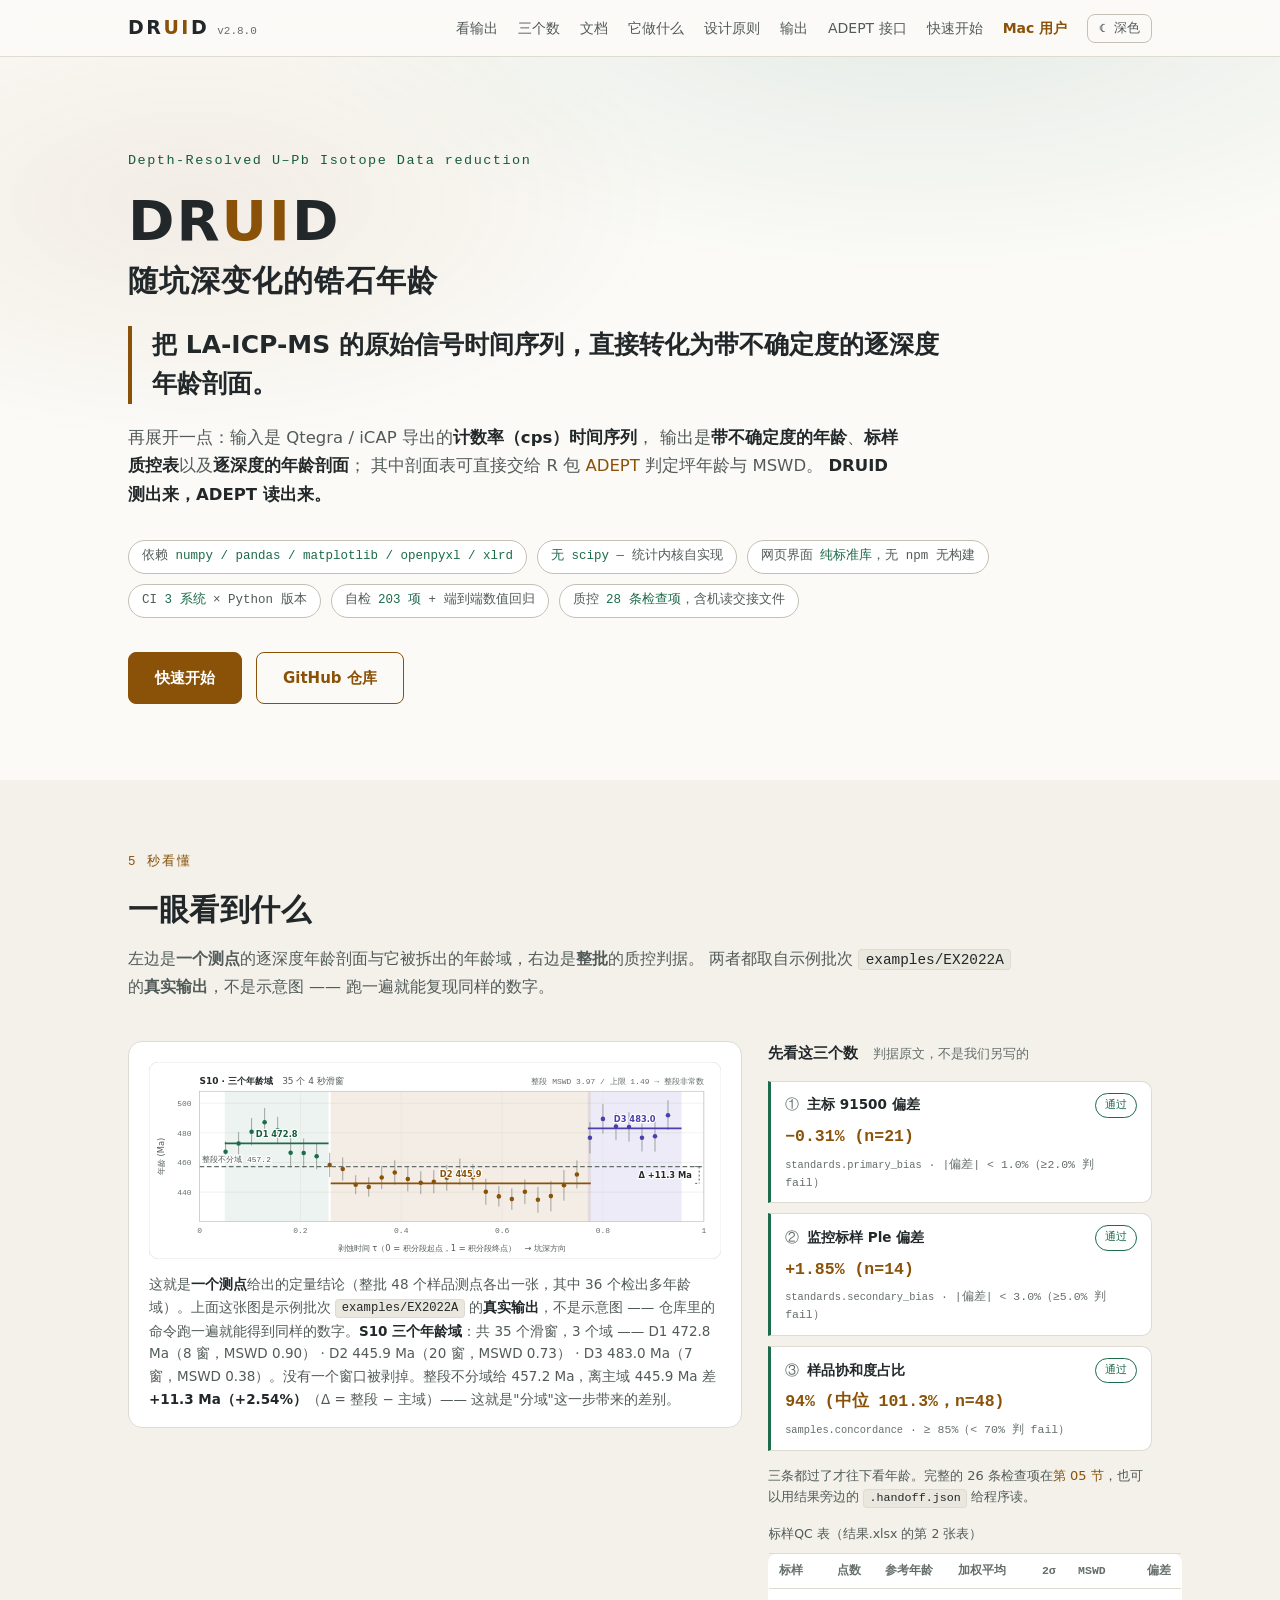
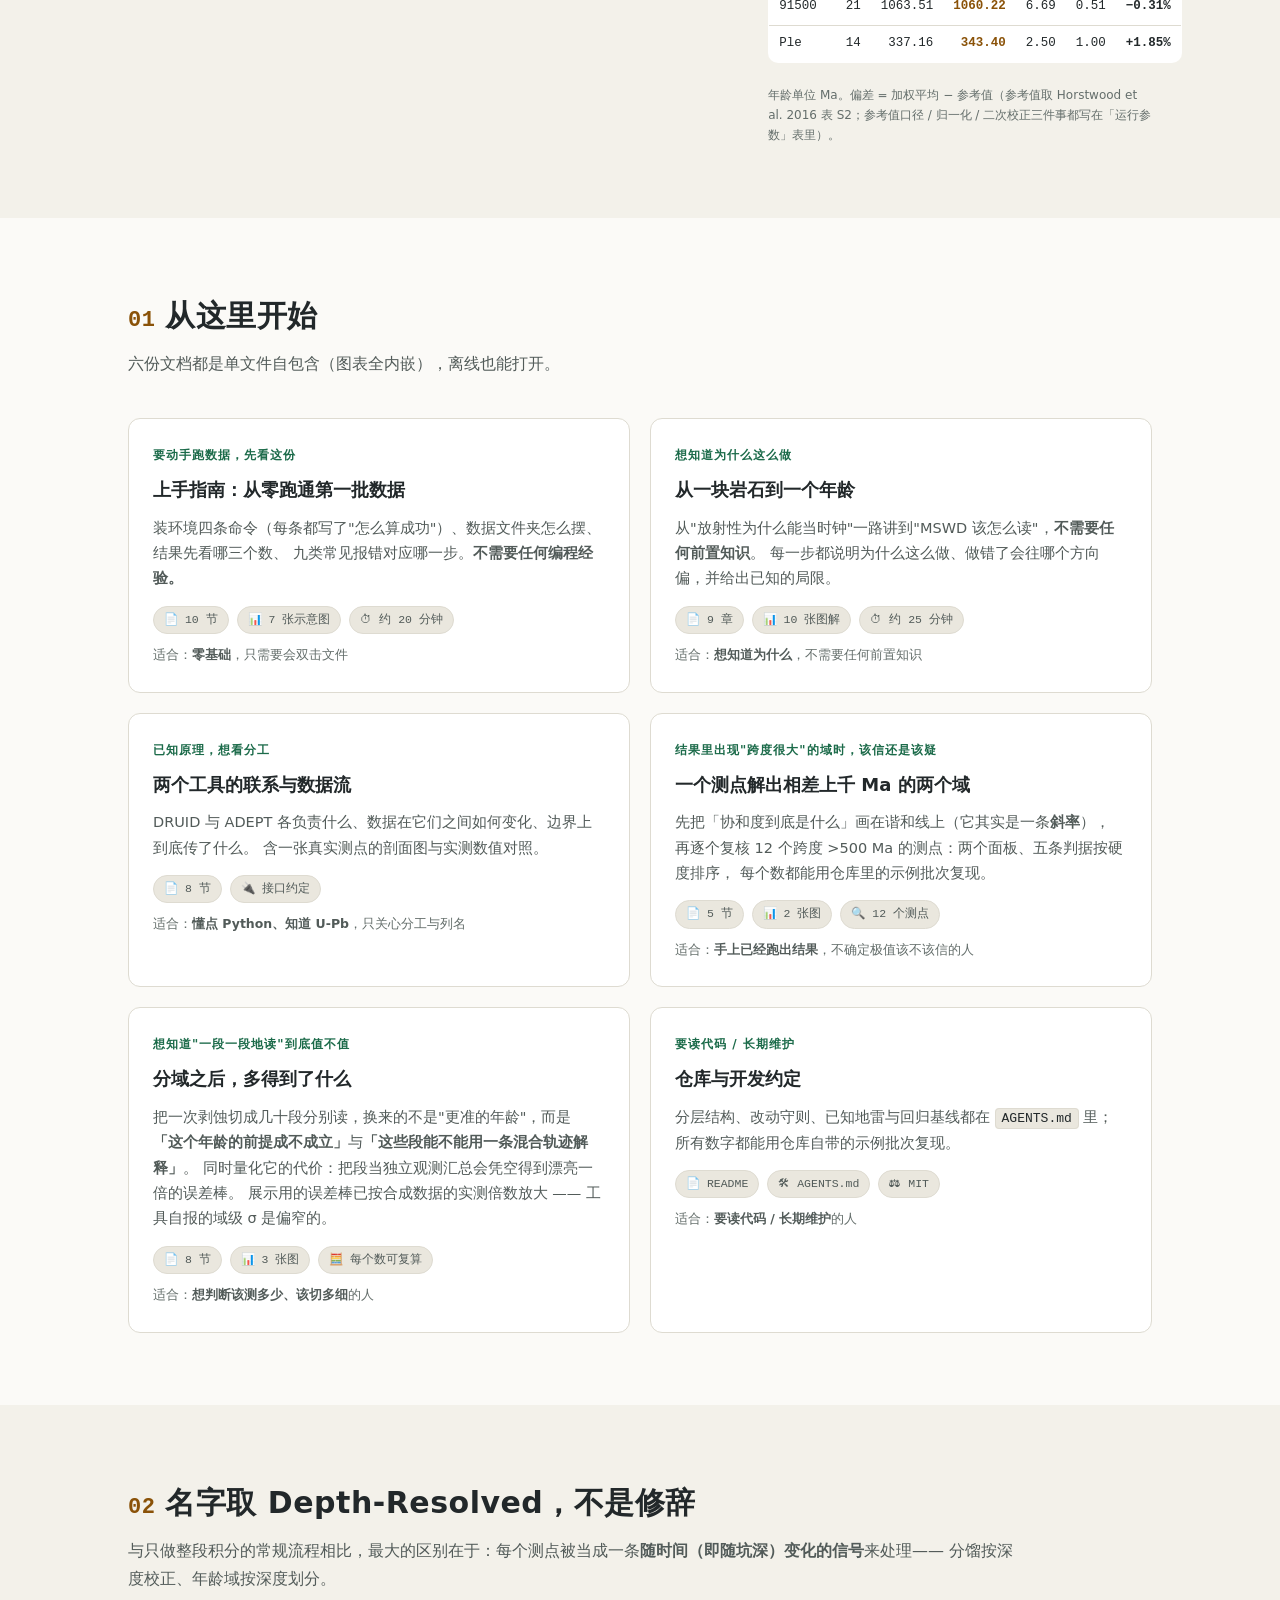
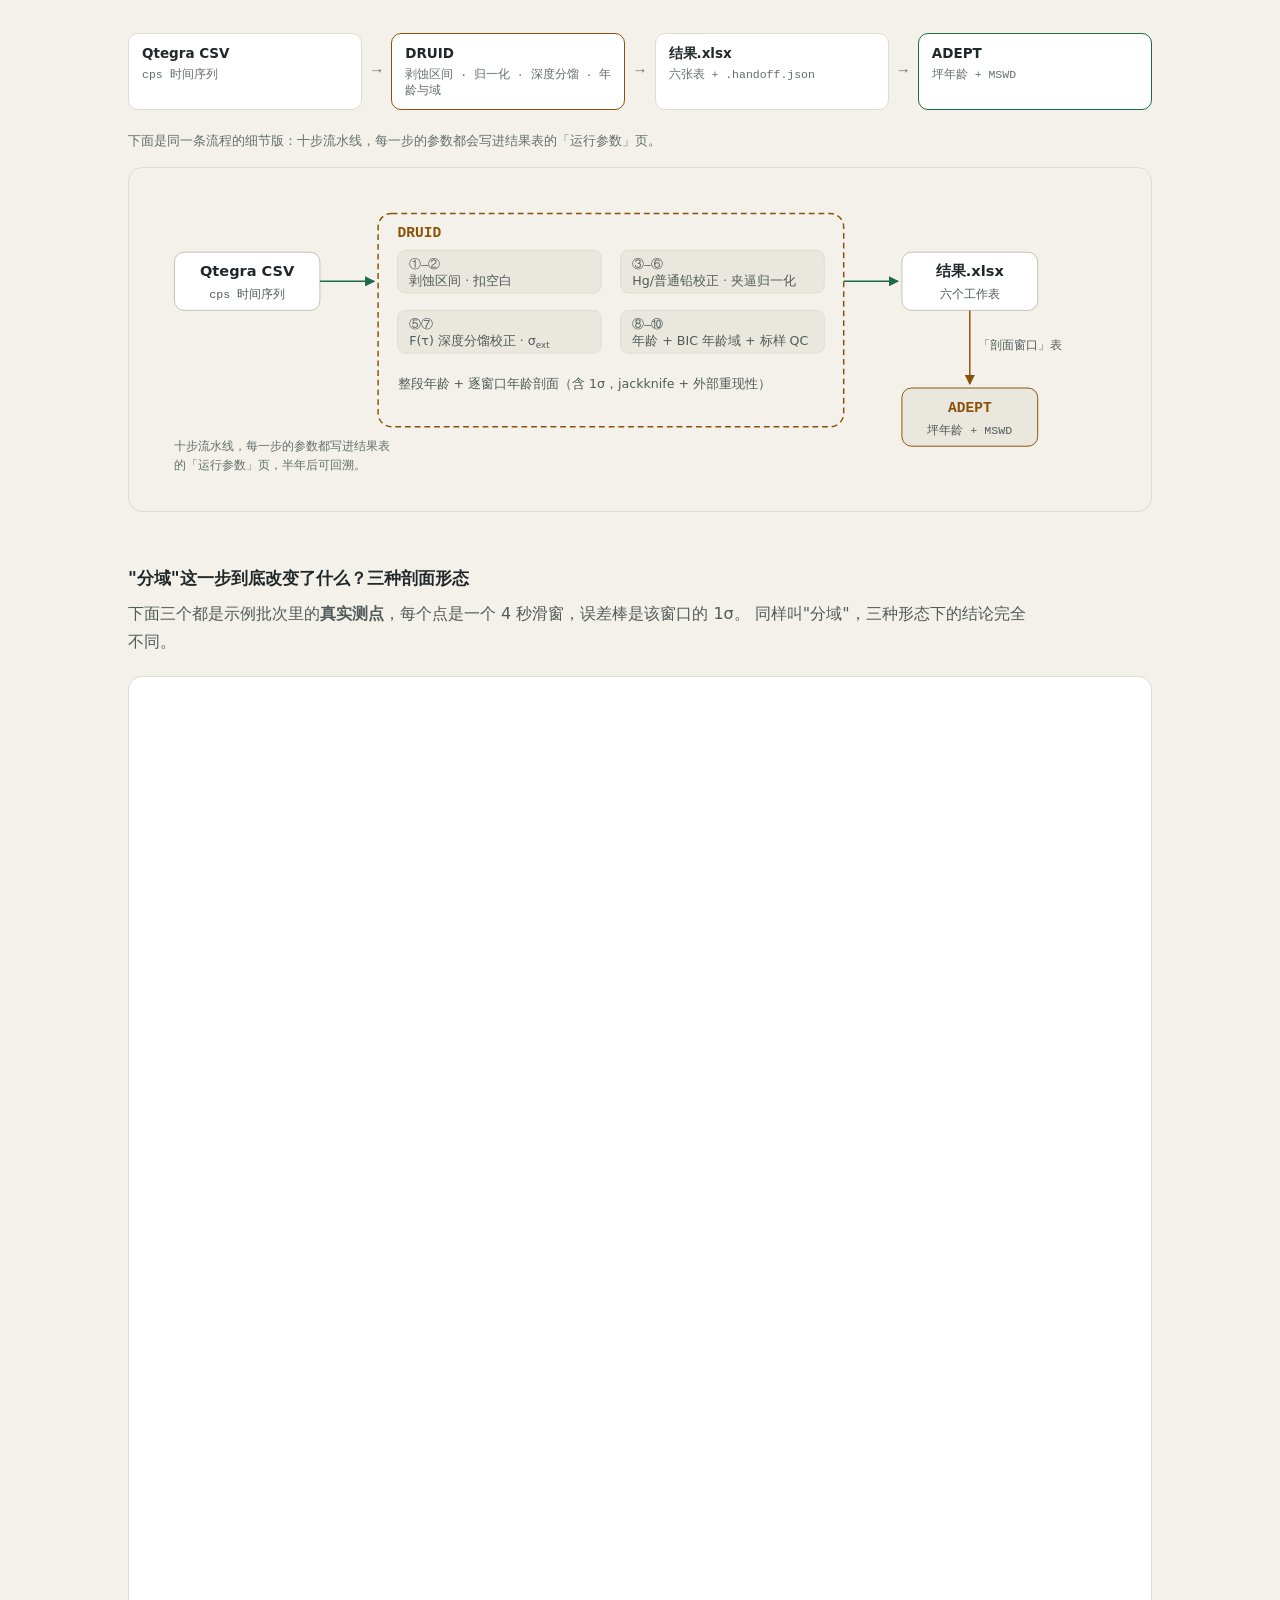
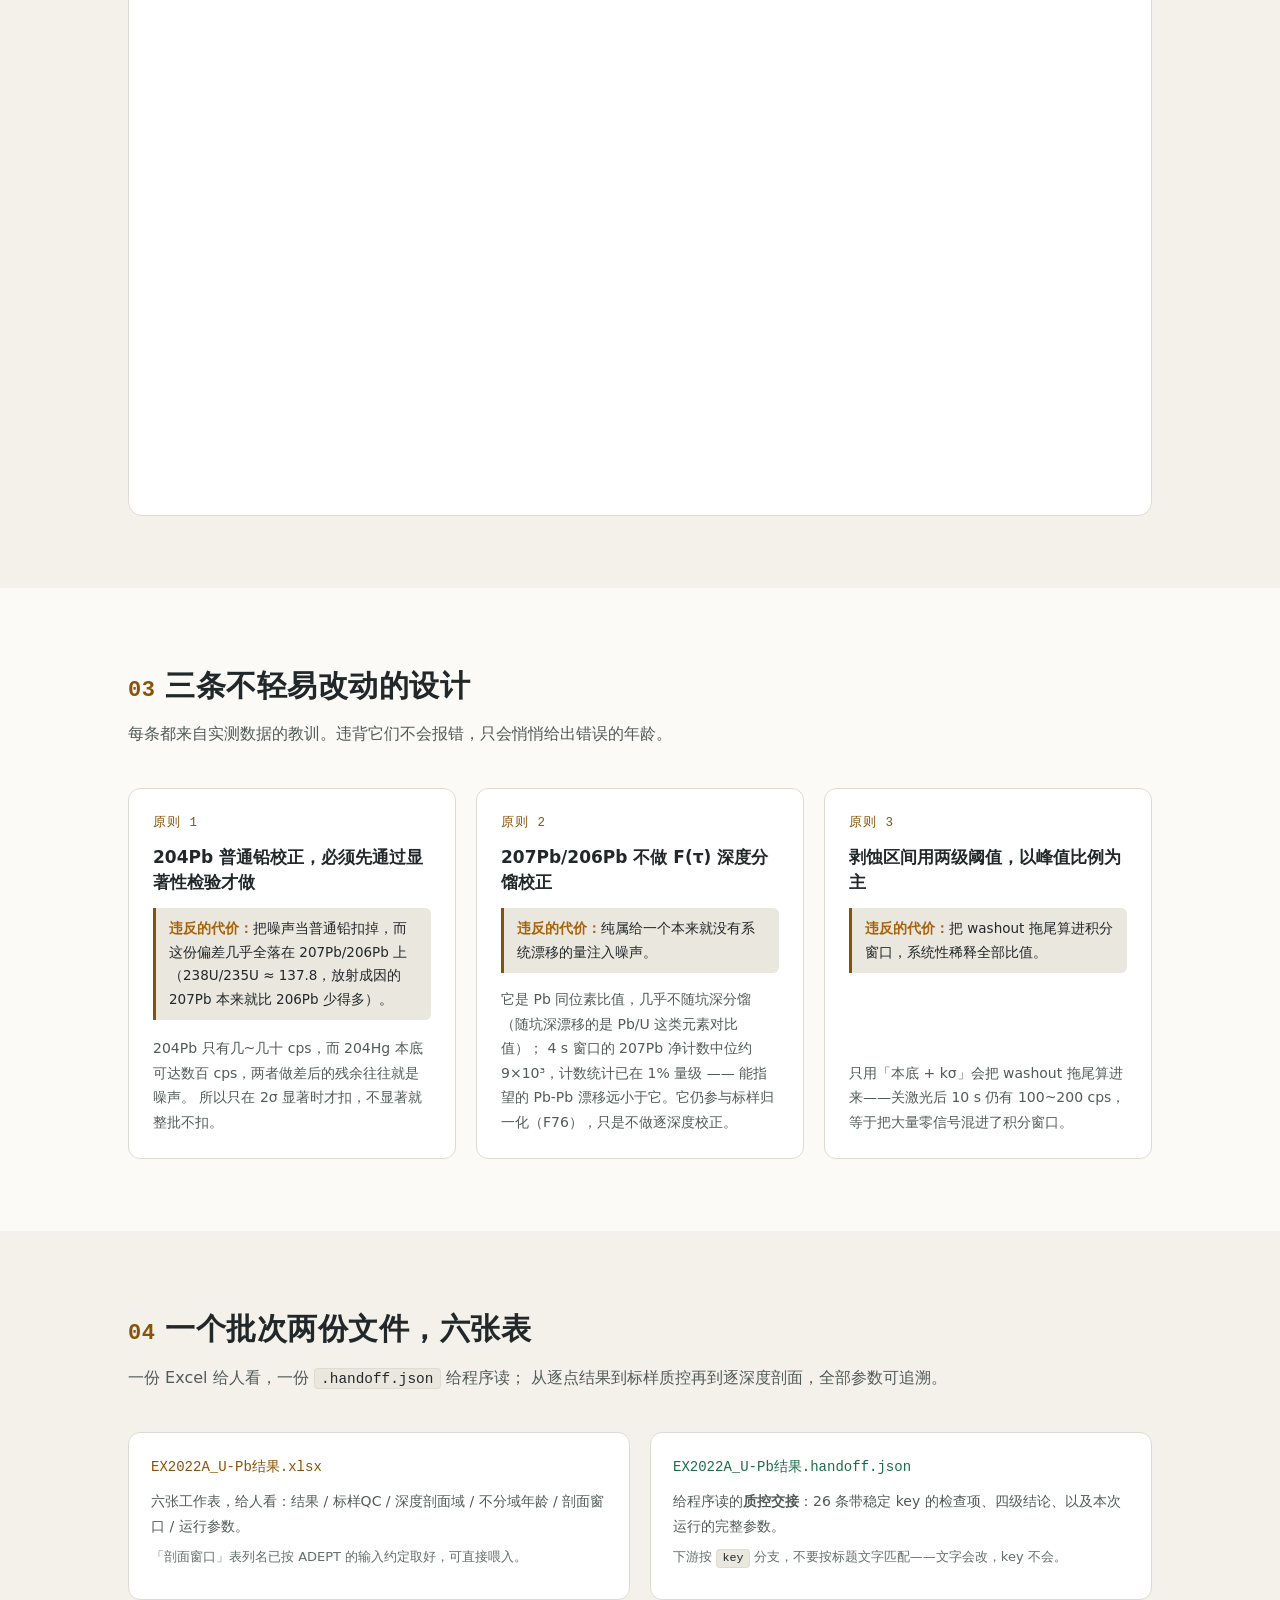
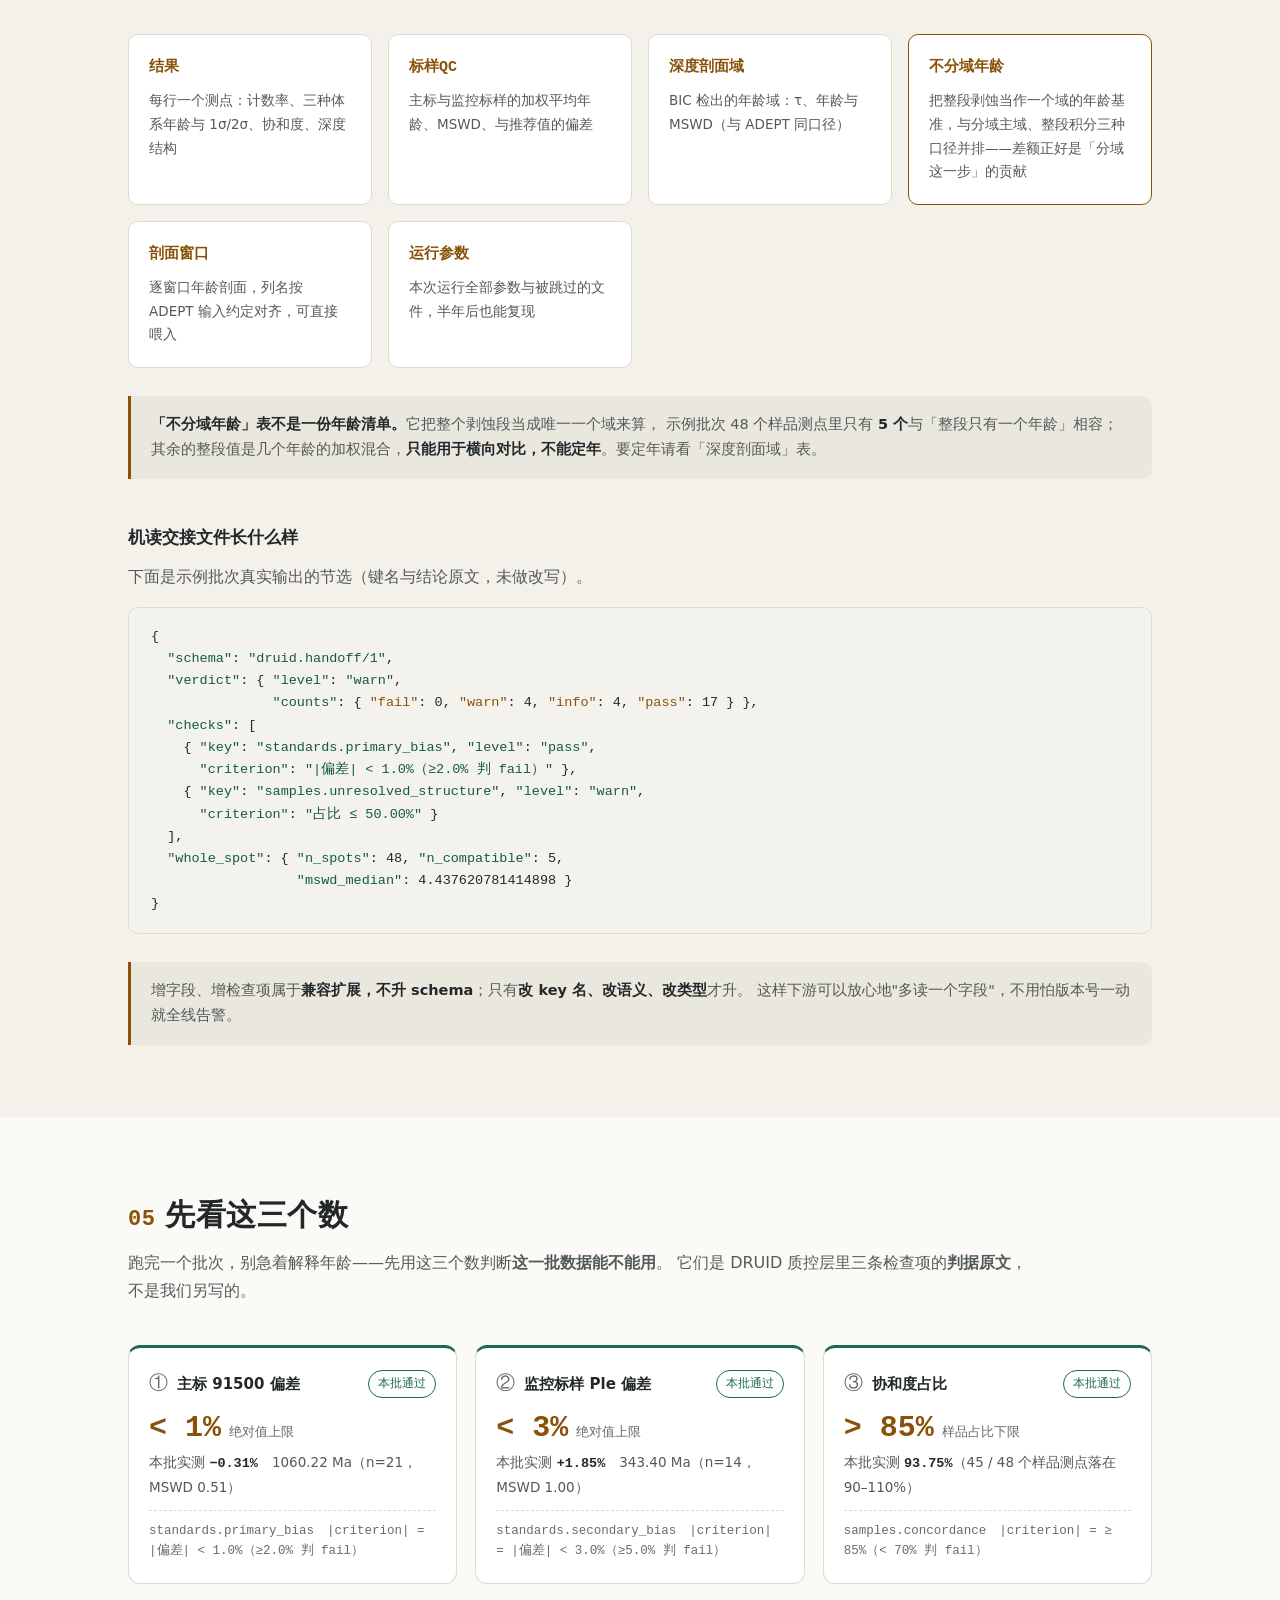
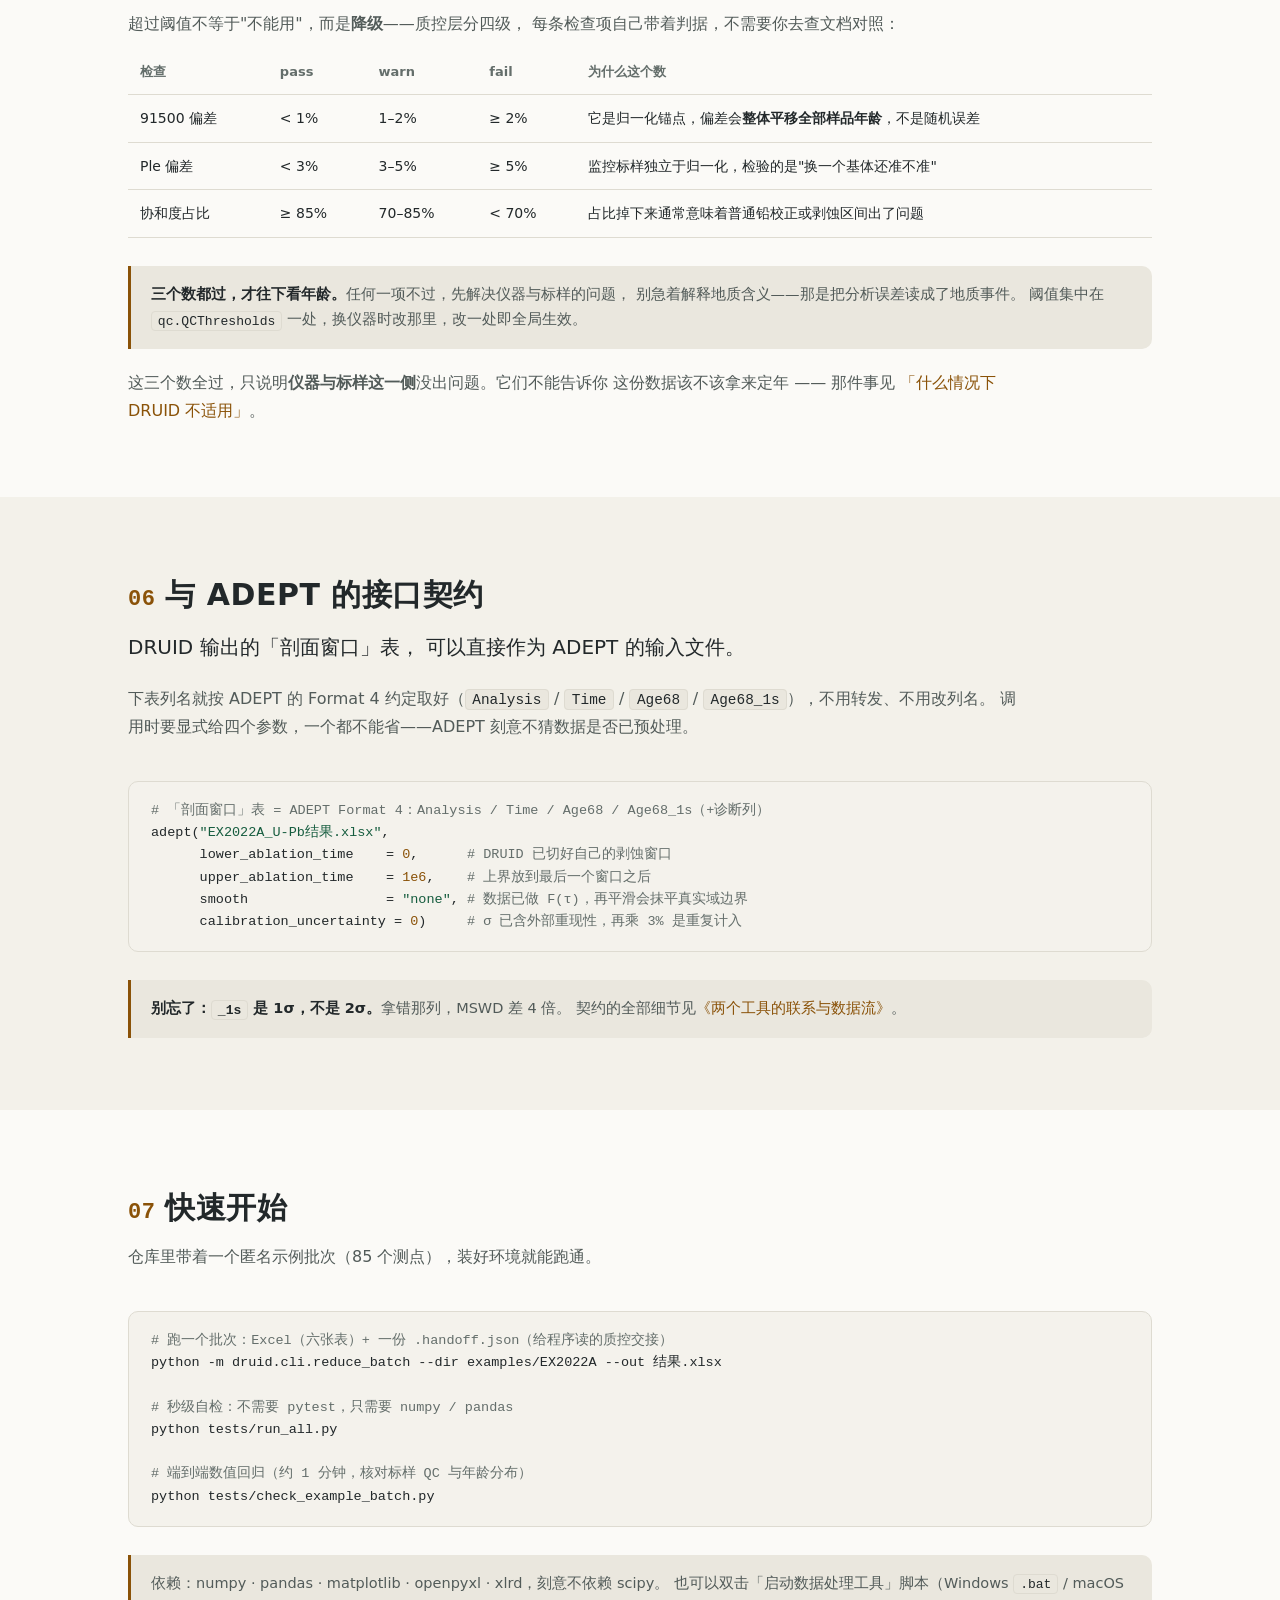
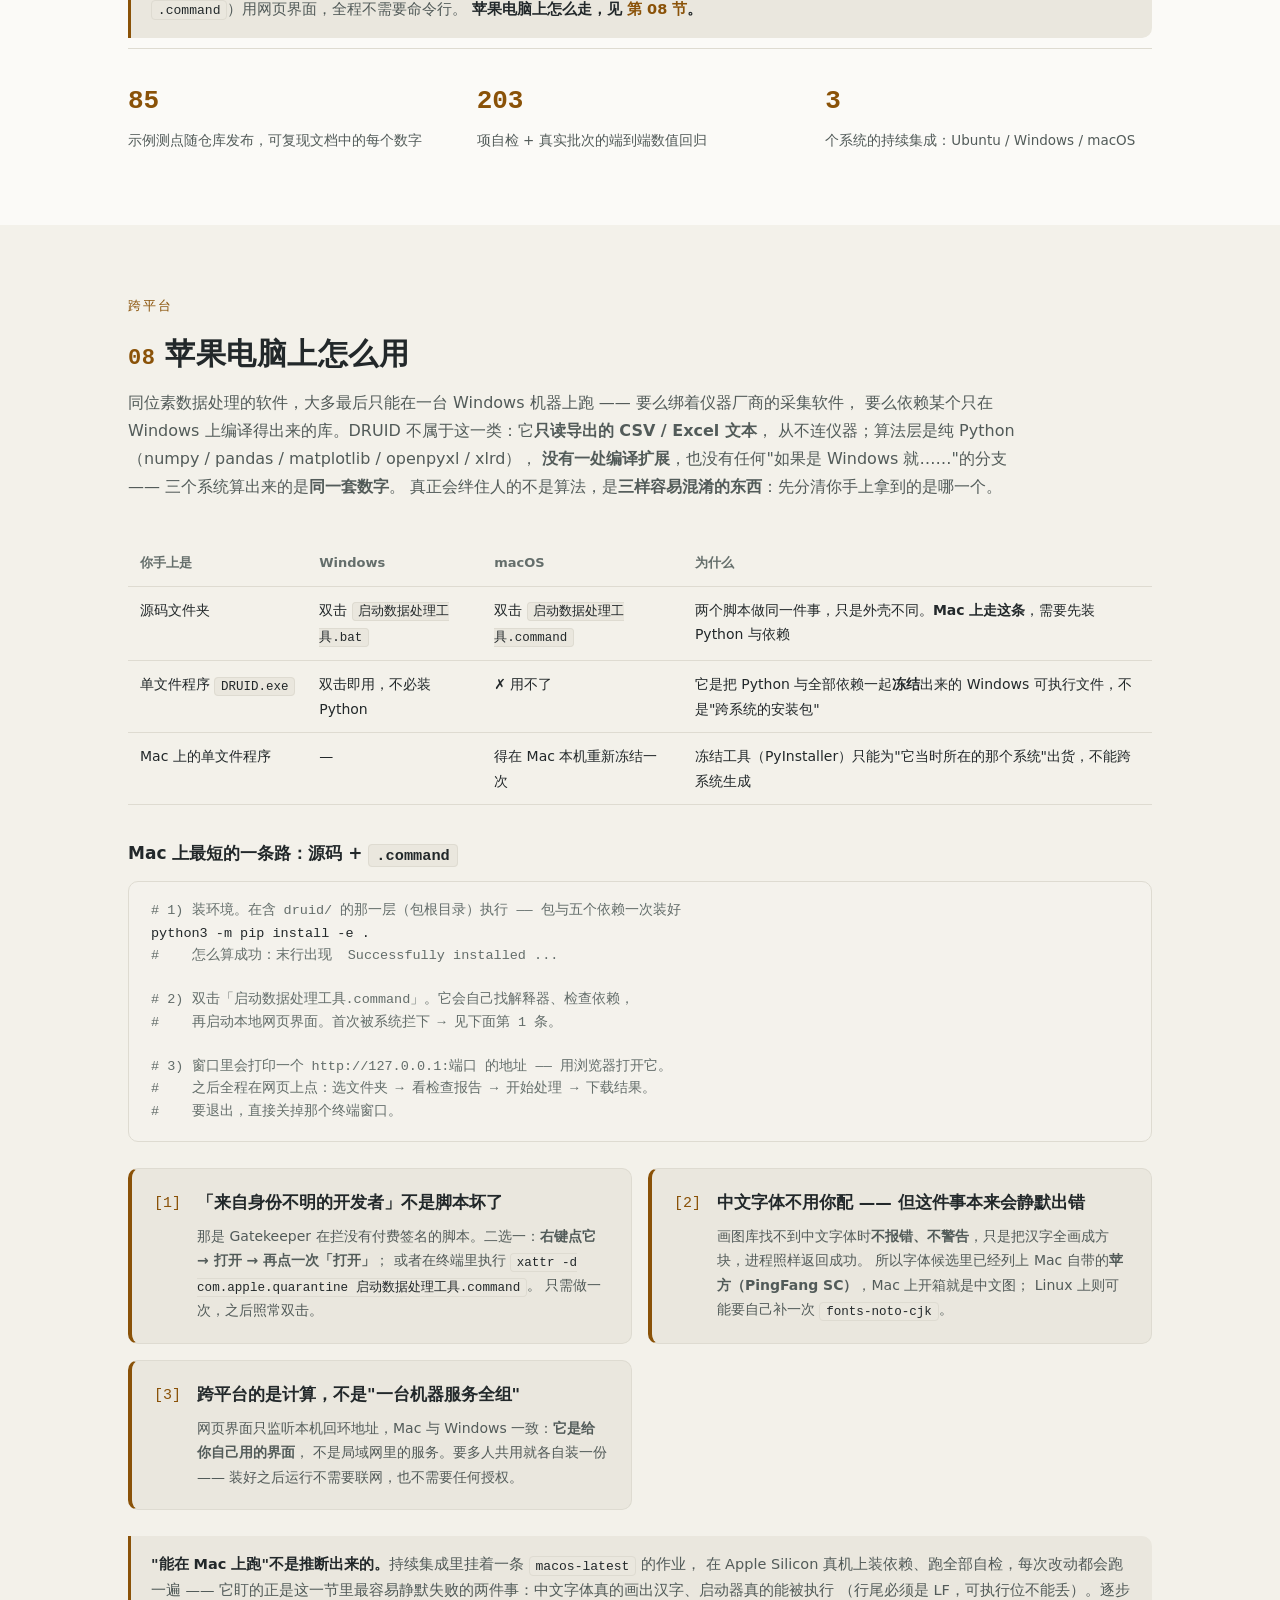
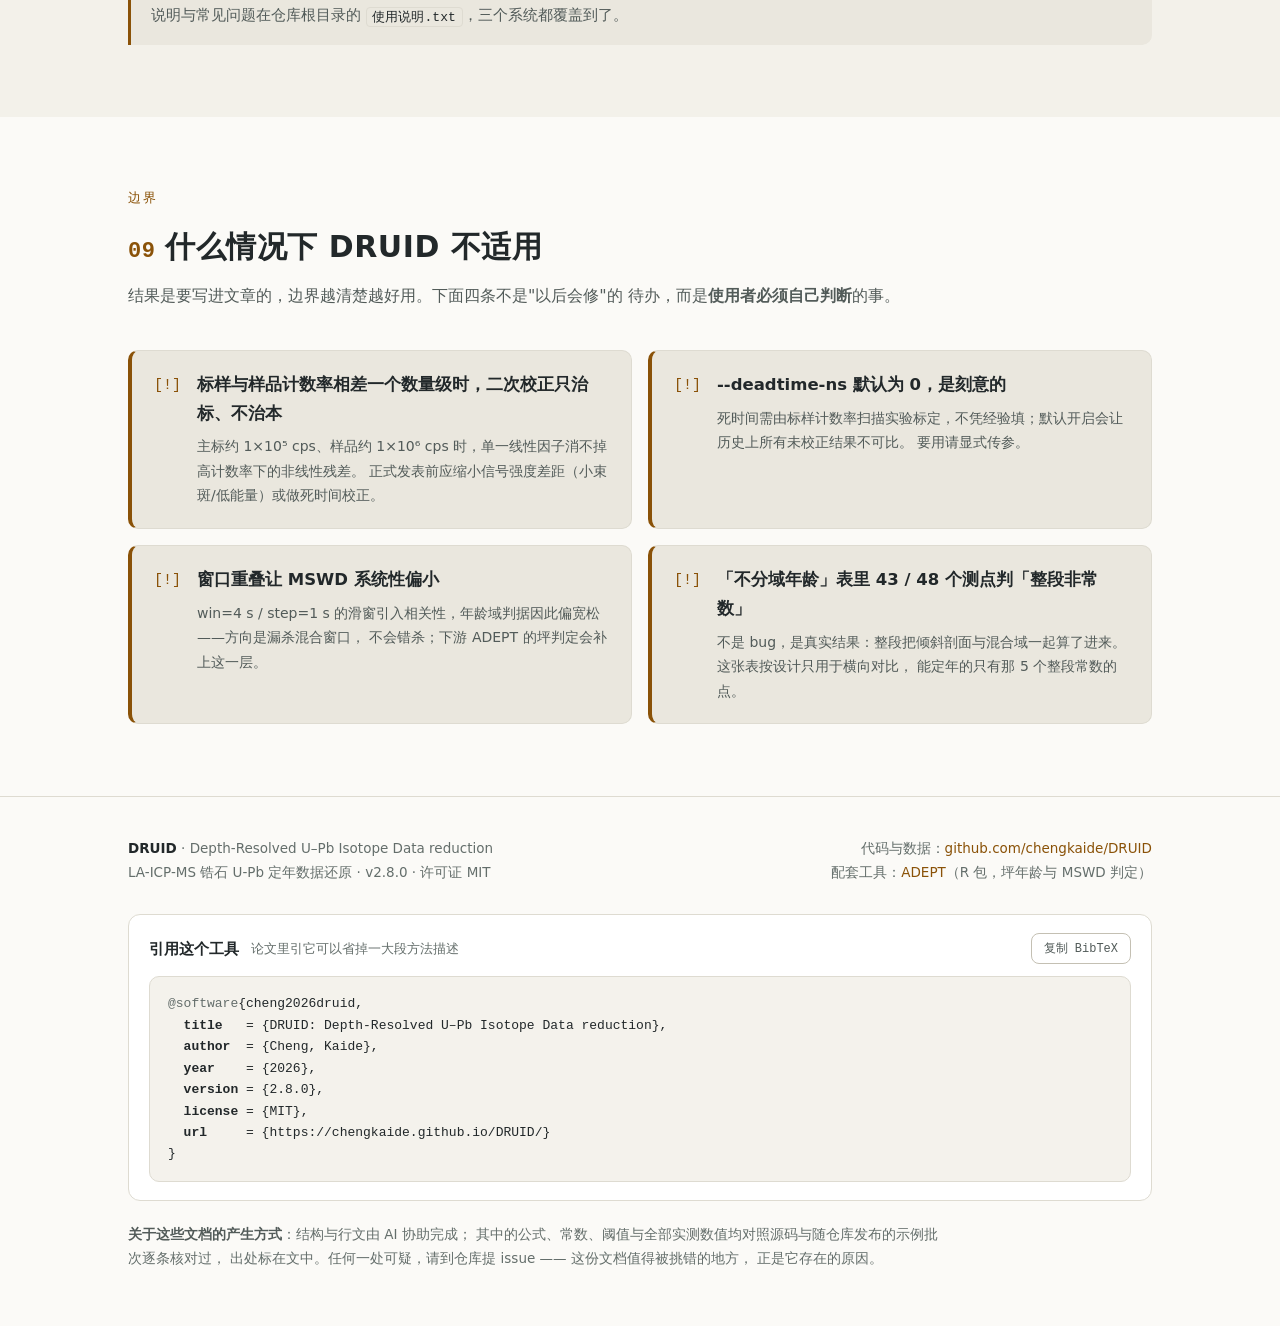
==== commit 6e595c54: "Correct the displayed sigmas on the segmented-reading page by a measured factor The domain 1-sigma t" ====
--- a/docs/index.html
+++ b/docs/index.html
@@ -712,7 +712,7 @@
 <!-- ============ 01 文档 ============ -->
 <section id="docs"><div class="wrap">
   <h2><span class="num">01</span>从这里开始</h2>
-  <p class="sub">五份文档都是单文件自包含（图表全内嵌），离线也能打开。</p>
+  <p class="sub">六份文档都是单文件自包含（图表全内嵌），离线也能打开。</p>
   <div class="cards2 rv">
     <a class="doc" href="getting-started.html">
       <p class="kicker">要动手跑数据，先看这份</p>
@@ -746,6 +746,16 @@
         每个数都能用仓库里的示例批次复现。</p>
       <ul class="meta"><li>📄 5 节</li><li>📊 2 张图</li><li>🔍 12 个测点</li></ul>
       <p class="who">适合：<b>手上已经跑出结果</b>，不确定极值该不该信的人</p>
+    </a>
+    <a class="doc" href="segmented-reading.html">
+      <p class="kicker">想知道"一段一段地读"到底值不值</p>
+      <h3>分域之后，多得到了什么</h3>
+      <p>把一次剥蚀切成几十段分别读，换来的不是"更准的年龄"，而是
+        <b>「这个年龄的前提成不成立」</b>与<b>「这些段能不能用一条混合轨迹解释」</b>。
+        同时量化它的代价：把段当独立观测汇总会凭空得到漂亮一倍的误差棒。
+        展示用的误差棒已按合成数据的实测倍数放大 —— 工具自报的域级 σ 是偏窄的。</p>
+      <ul class="meta"><li>📄 8 节</li><li>📊 3 张图</li><li>🧮 每个数可复算</li></ul>
+      <p class="who">适合：<b>想判断该测多少、该切多细</b>的人</p>
     </a>
     <a class="doc" href="https://github.com/chengkaide/DRUID">
       <p class="kicker">要读代码 / 长期维护</p>
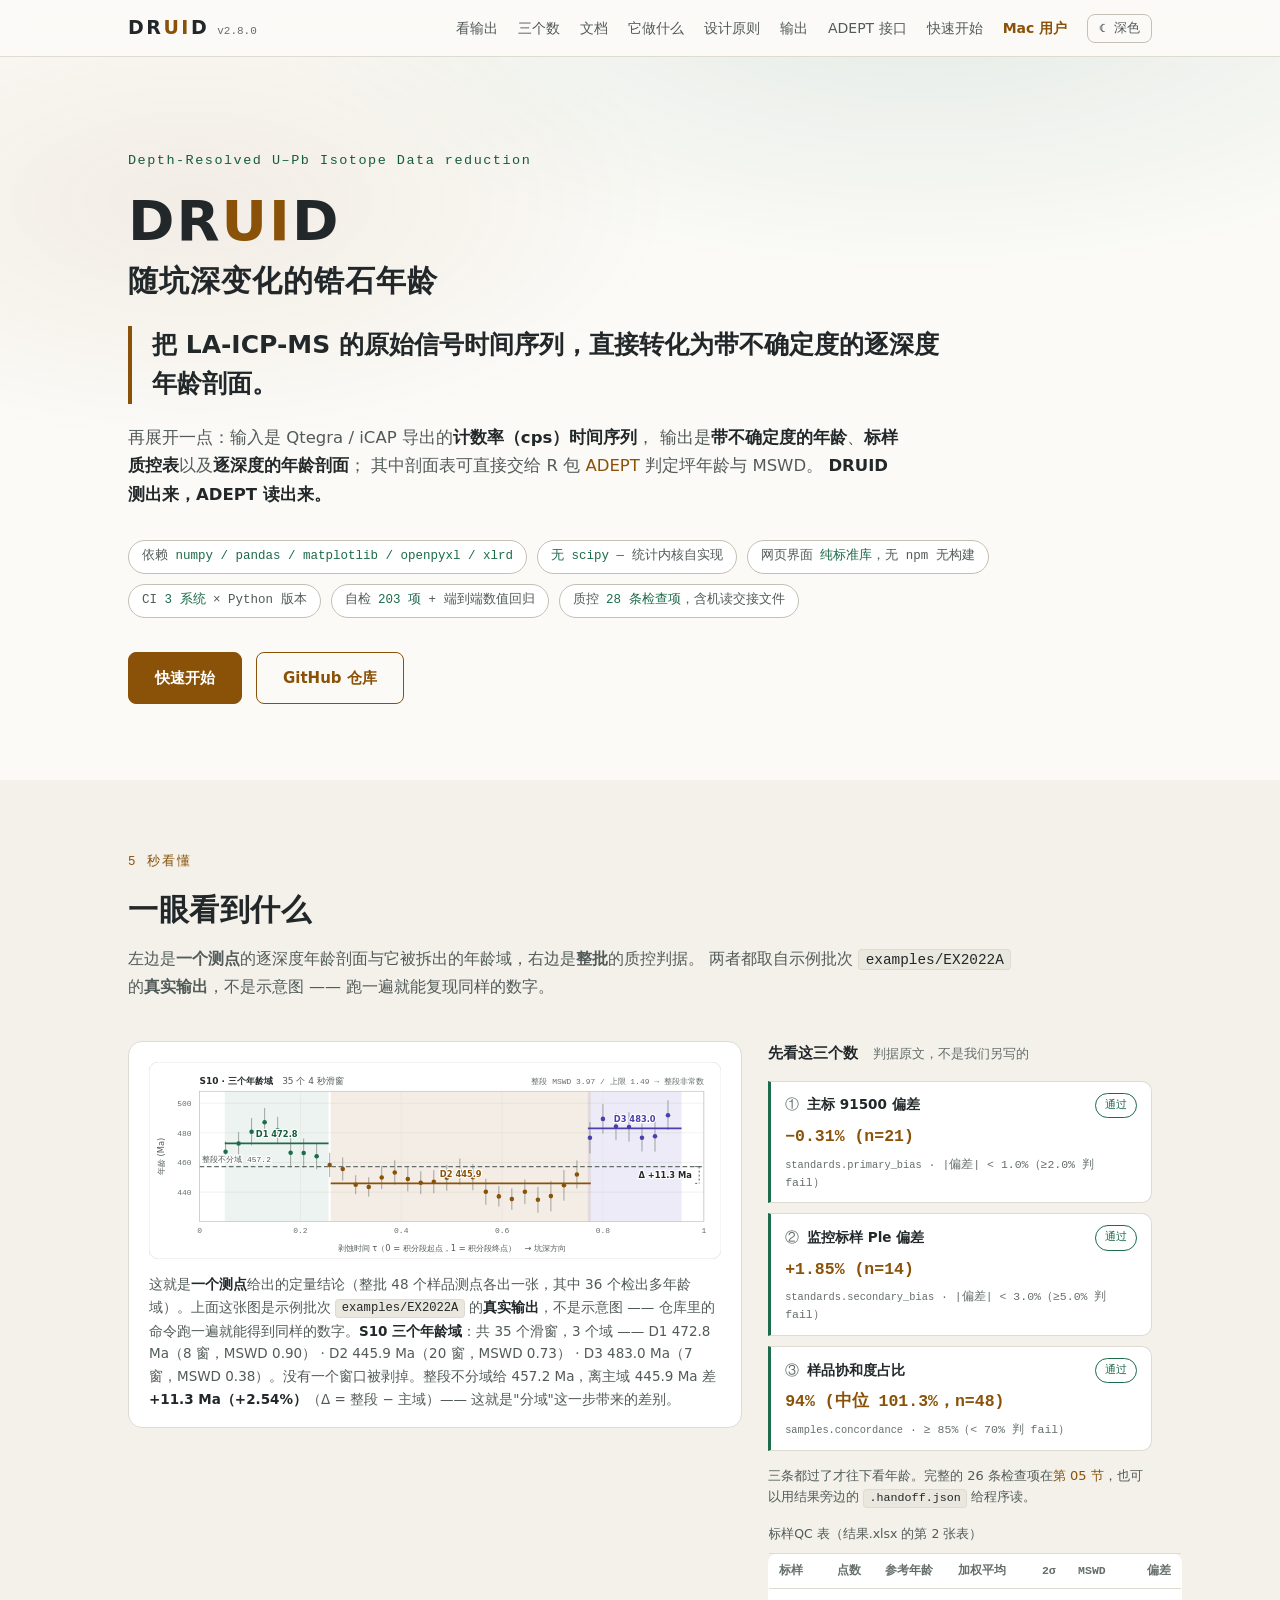
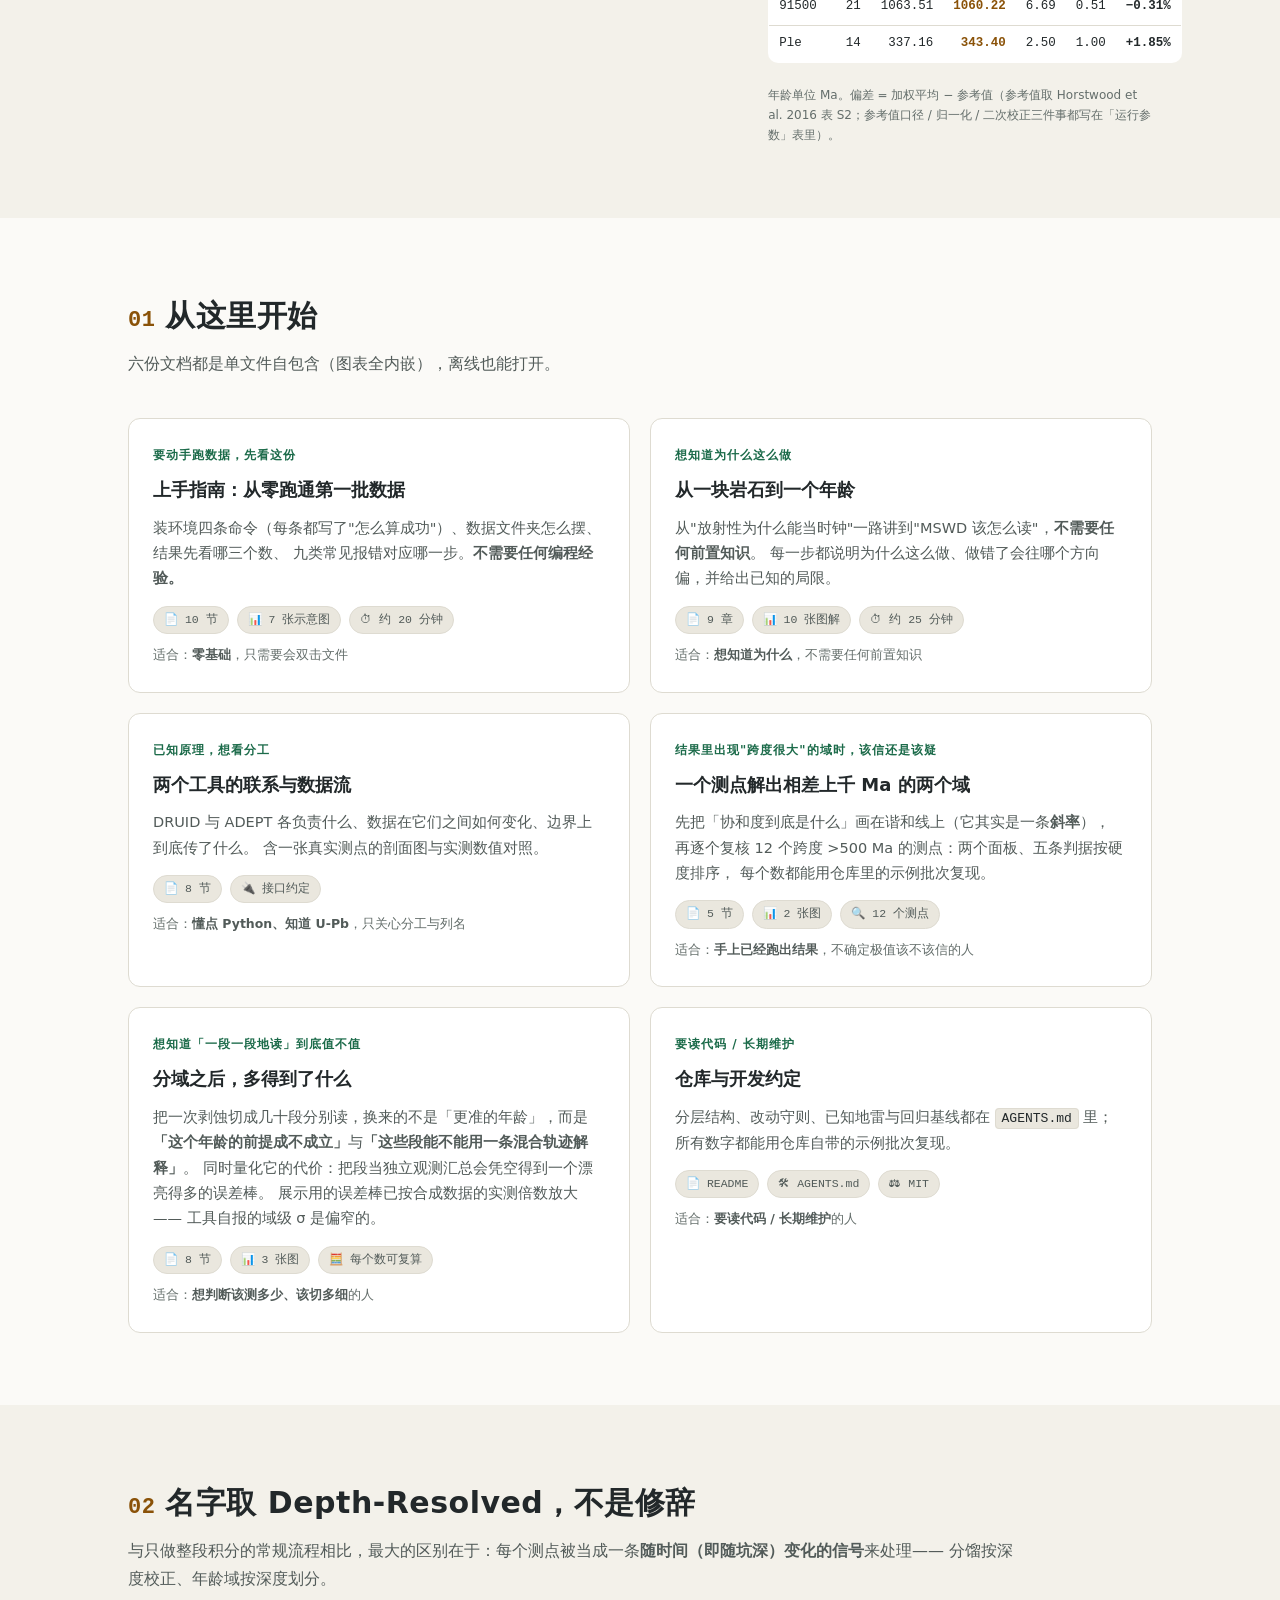
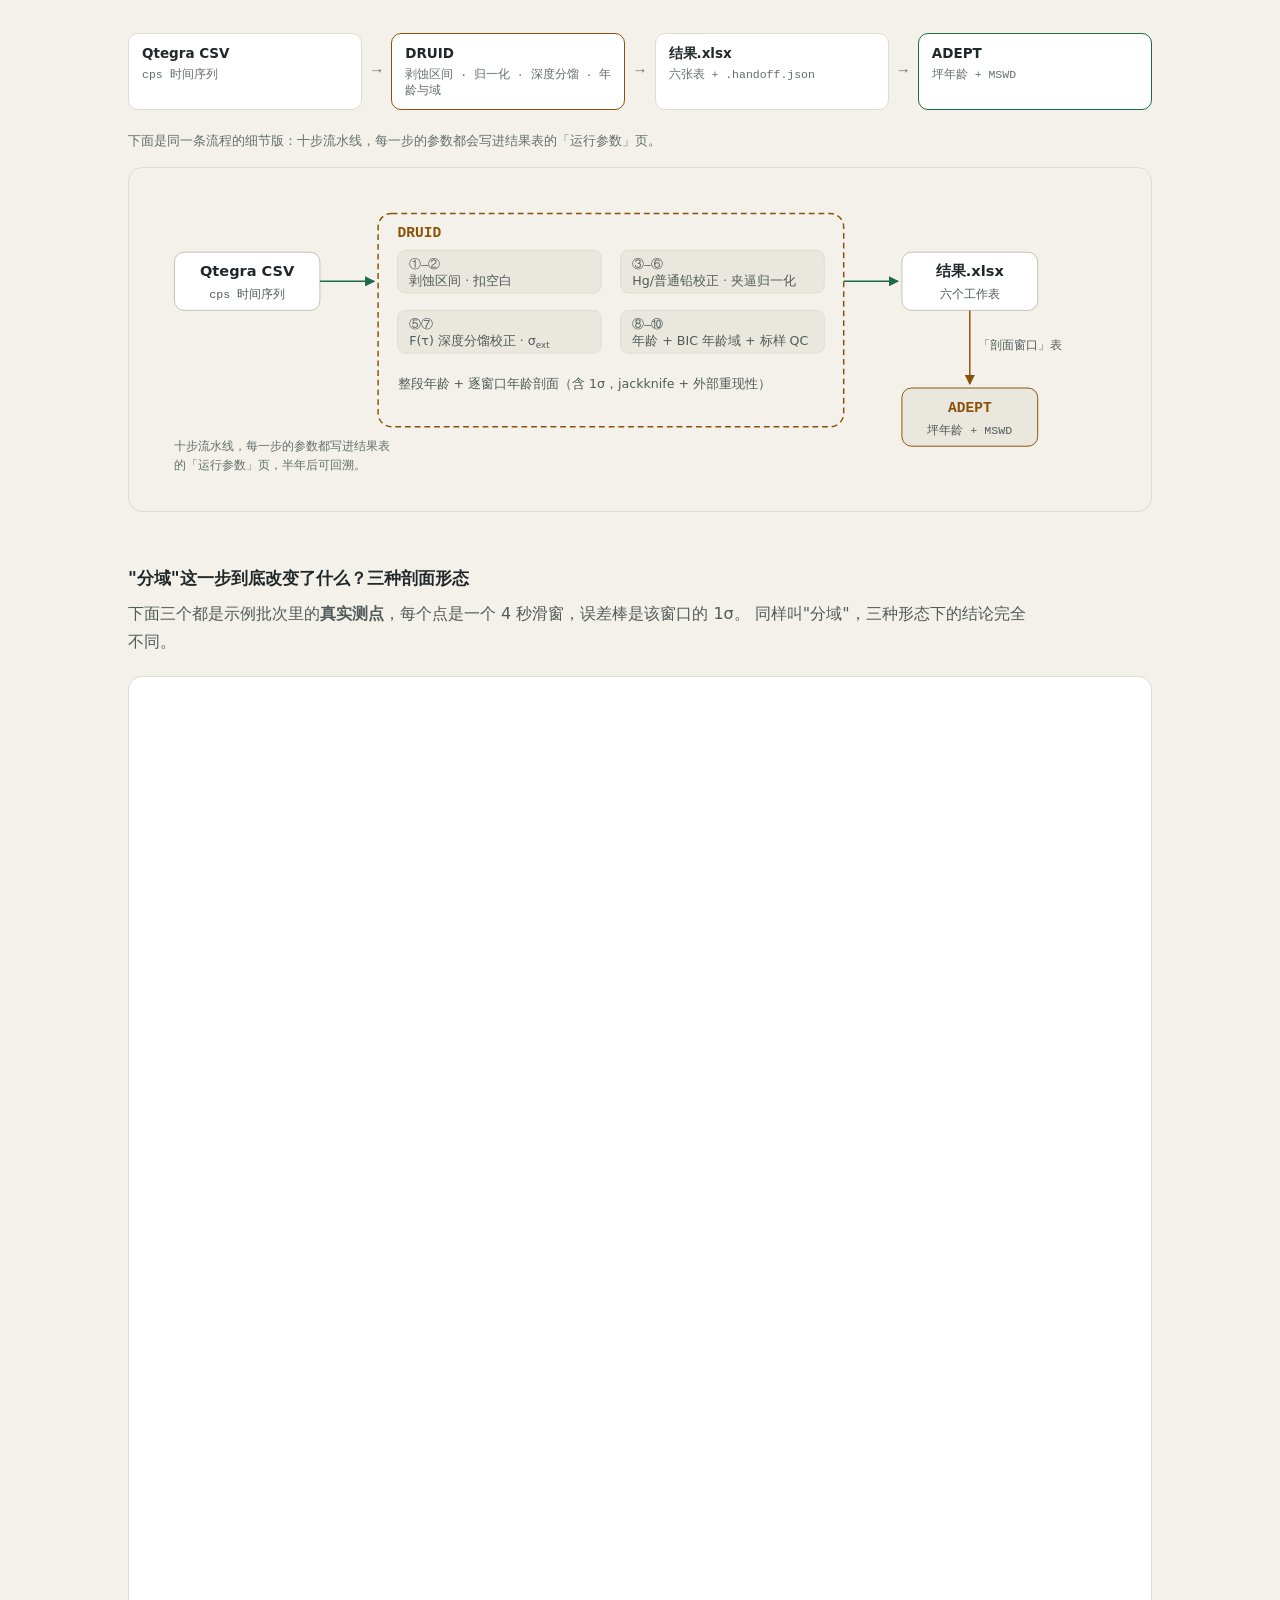
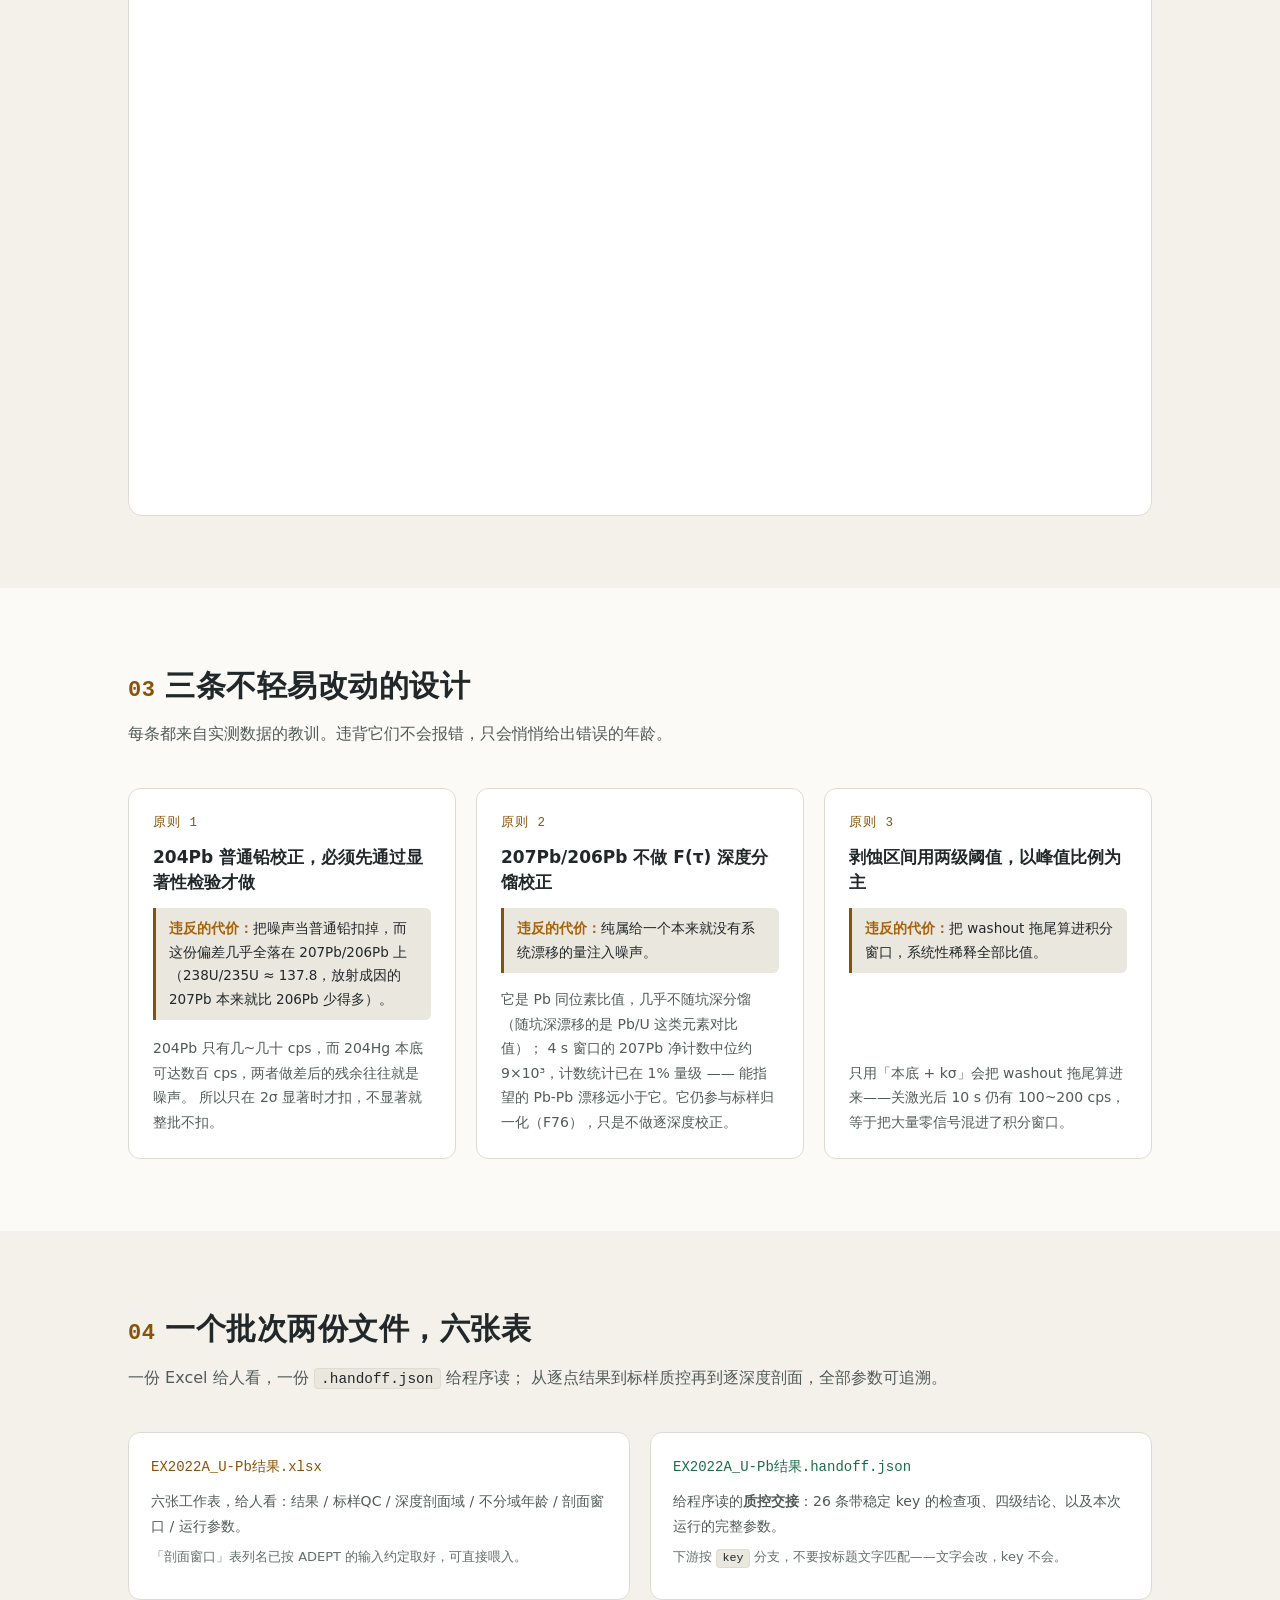
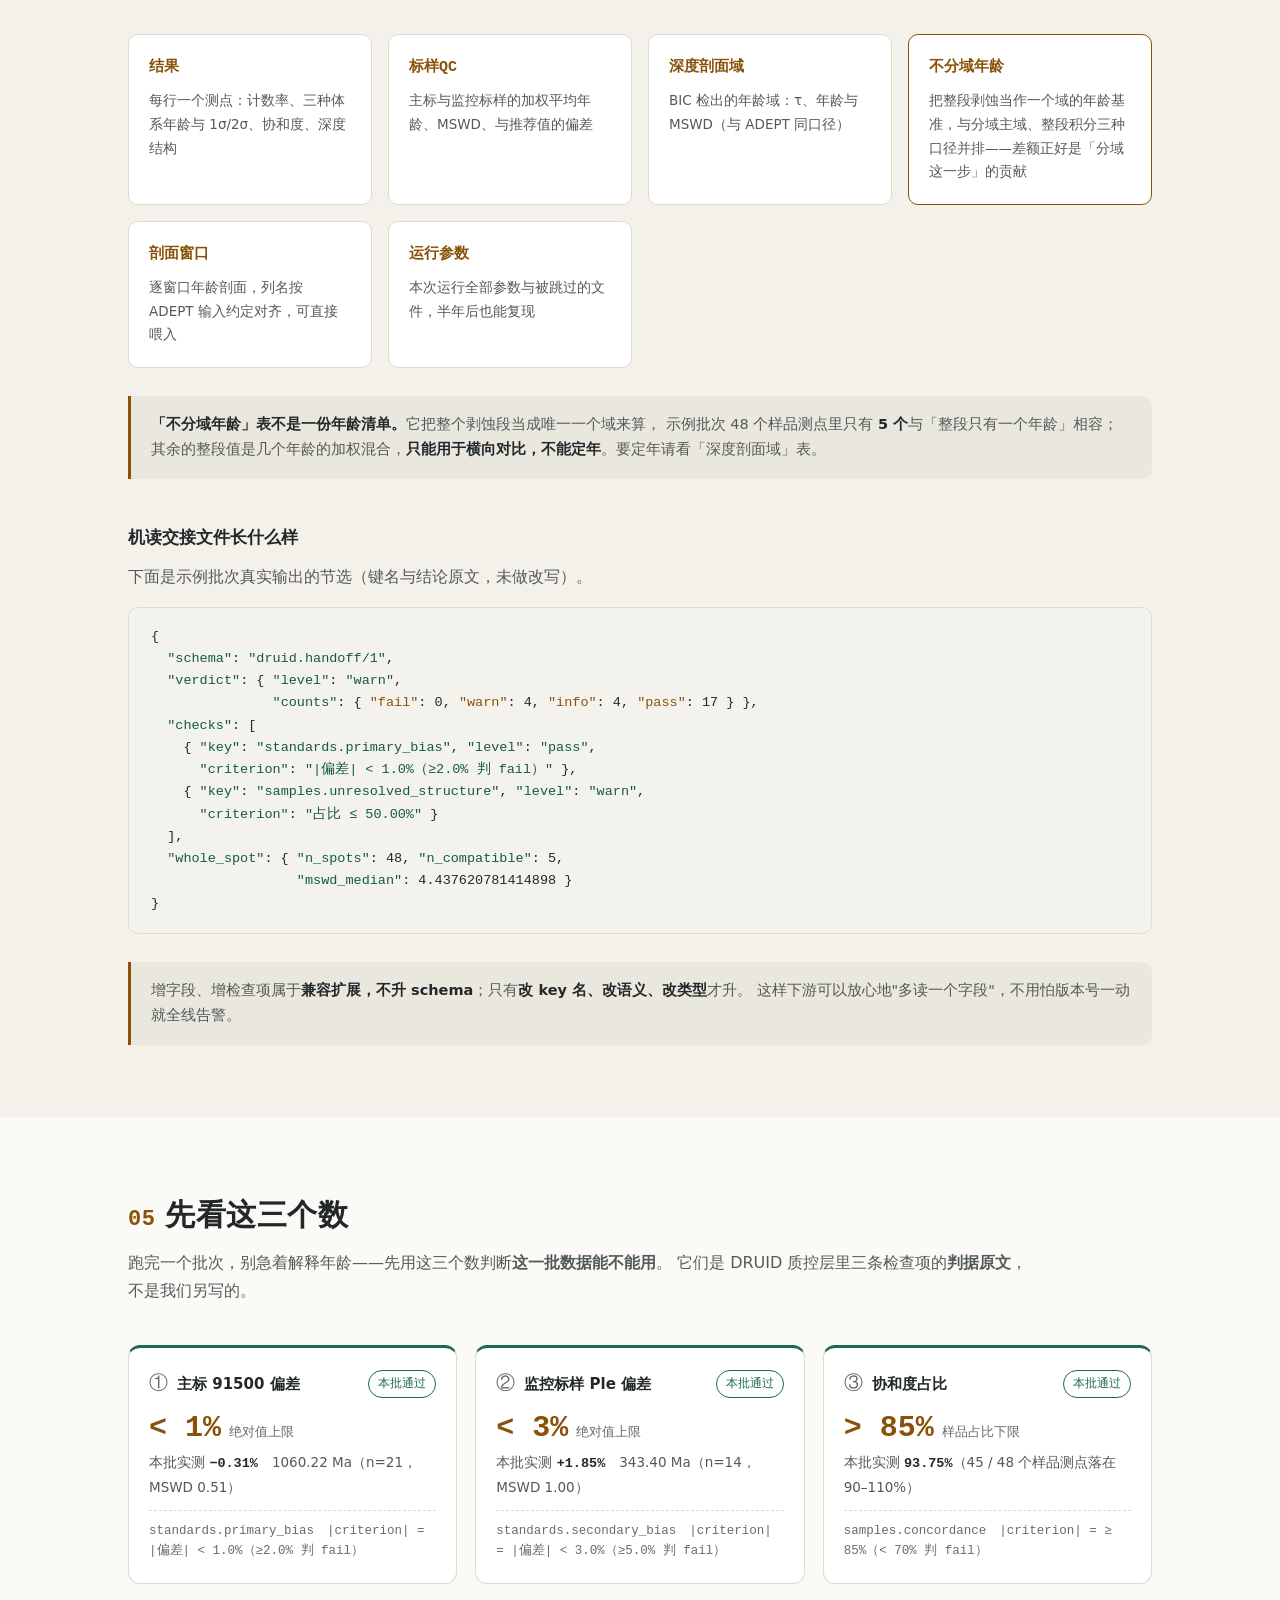
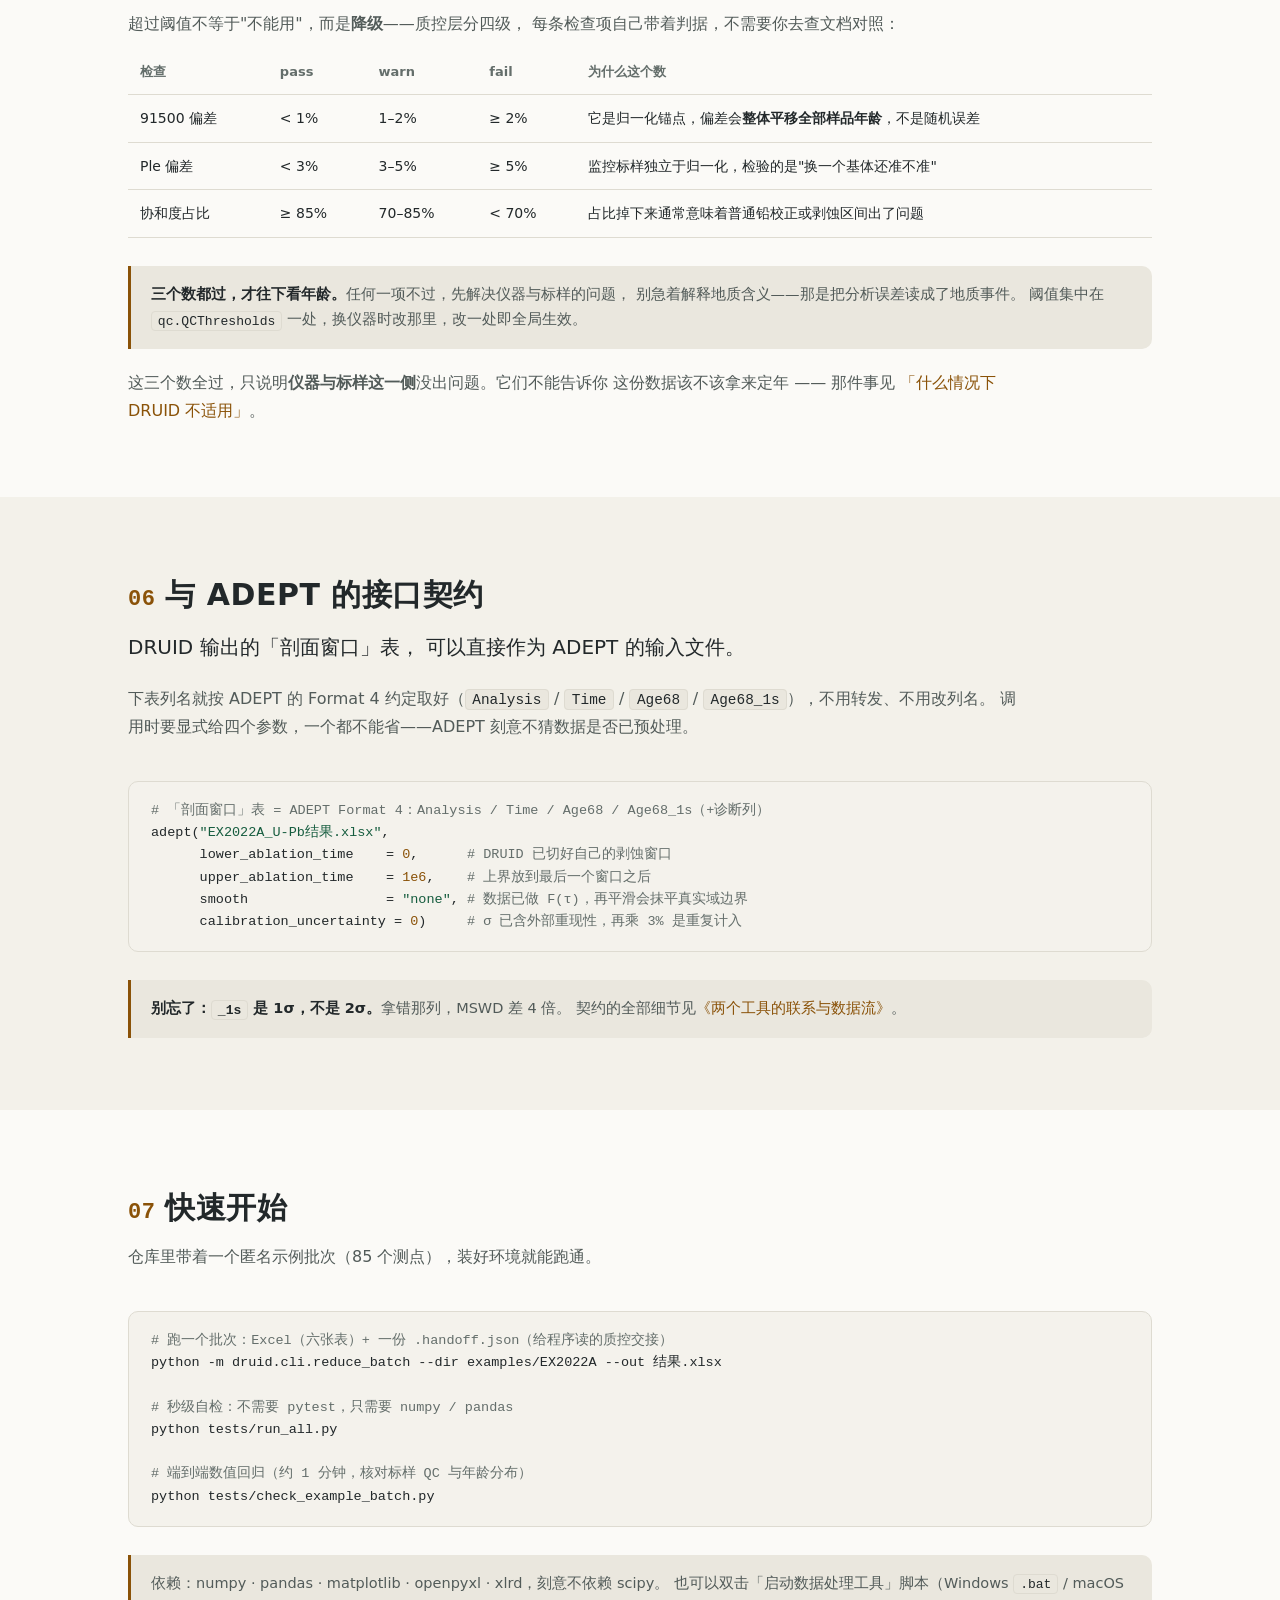
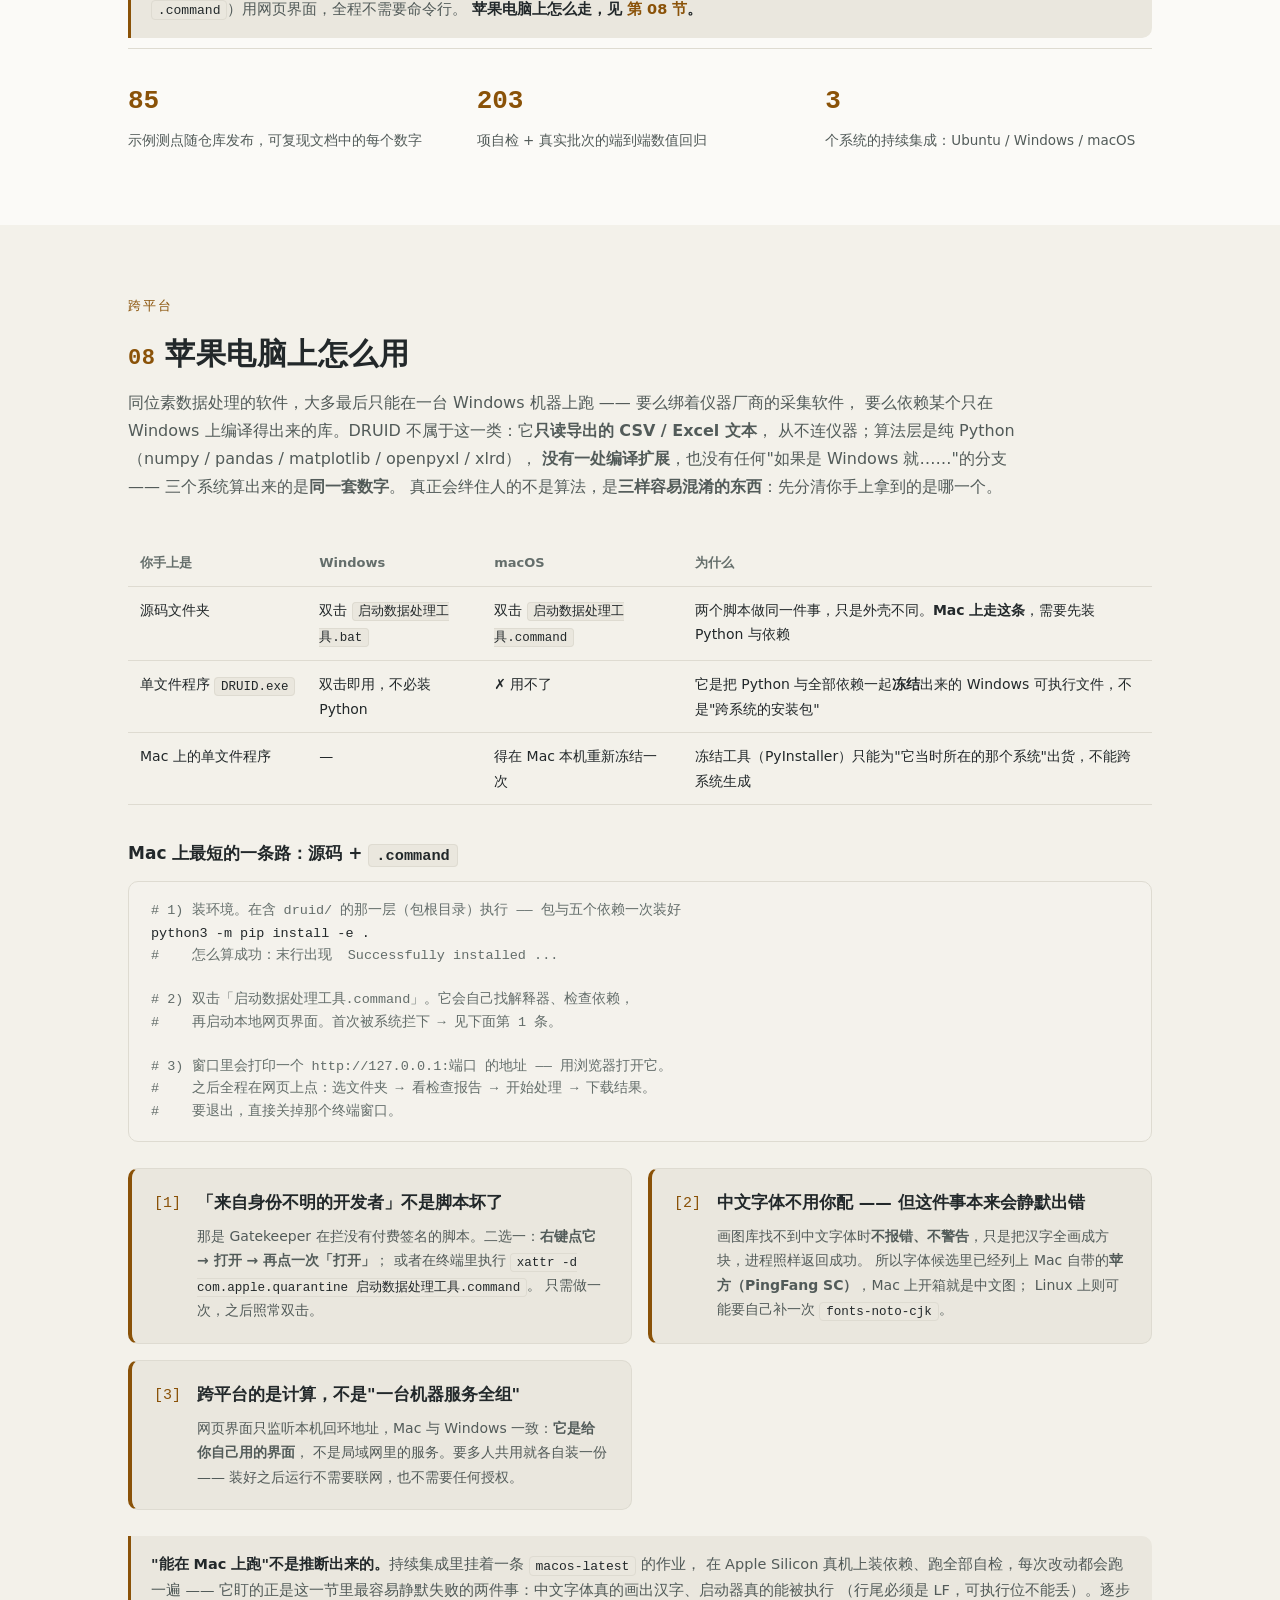
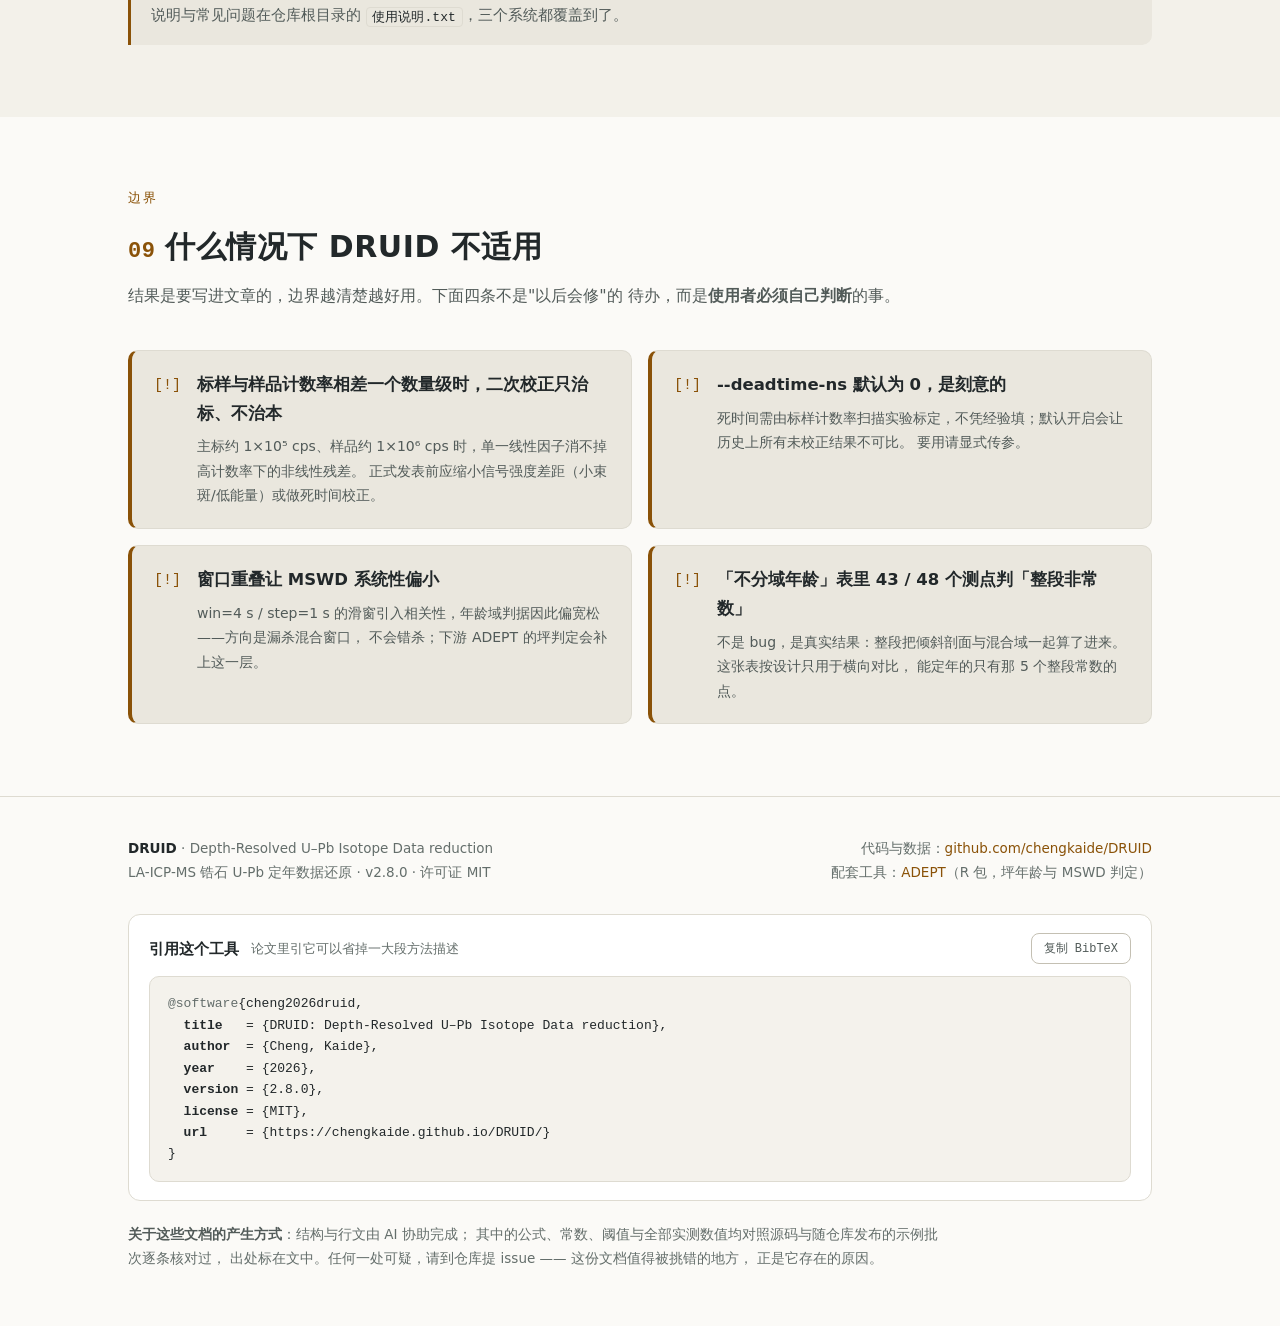
==== commit 1179bf94: "Reword the segmented-reading page and fix a duplicated class attribute in it Replace the "sharpness"" ====
--- a/docs/index.html
+++ b/docs/index.html
@@ -748,11 +748,11 @@
       <p class="who">适合：<b>手上已经跑出结果</b>，不确定极值该不该信的人</p>
     </a>
     <a class="doc" href="segmented-reading.html">
-      <p class="kicker">想知道"一段一段地读"到底值不值</p>
+      <p class="kicker">想知道「一段一段地读」到底值不值</p>
       <h3>分域之后，多得到了什么</h3>
-      <p>把一次剥蚀切成几十段分别读，换来的不是"更准的年龄"，而是
+      <p>把一次剥蚀切成几十段分别读，换来的不是「更准的年龄」，而是
         <b>「这个年龄的前提成不成立」</b>与<b>「这些段能不能用一条混合轨迹解释」</b>。
-        同时量化它的代价：把段当独立观测汇总会凭空得到漂亮一倍的误差棒。
+        同时量化它的代价：把段当独立观测汇总会凭空得到一个漂亮得多的误差棒。
         展示用的误差棒已按合成数据的实测倍数放大 —— 工具自报的域级 σ 是偏窄的。</p>
       <ul class="meta"><li>📄 8 节</li><li>📊 3 张图</li><li>🧮 每个数可复算</li></ul>
       <p class="who">适合：<b>想判断该测多少、该切多细</b>的人</p>
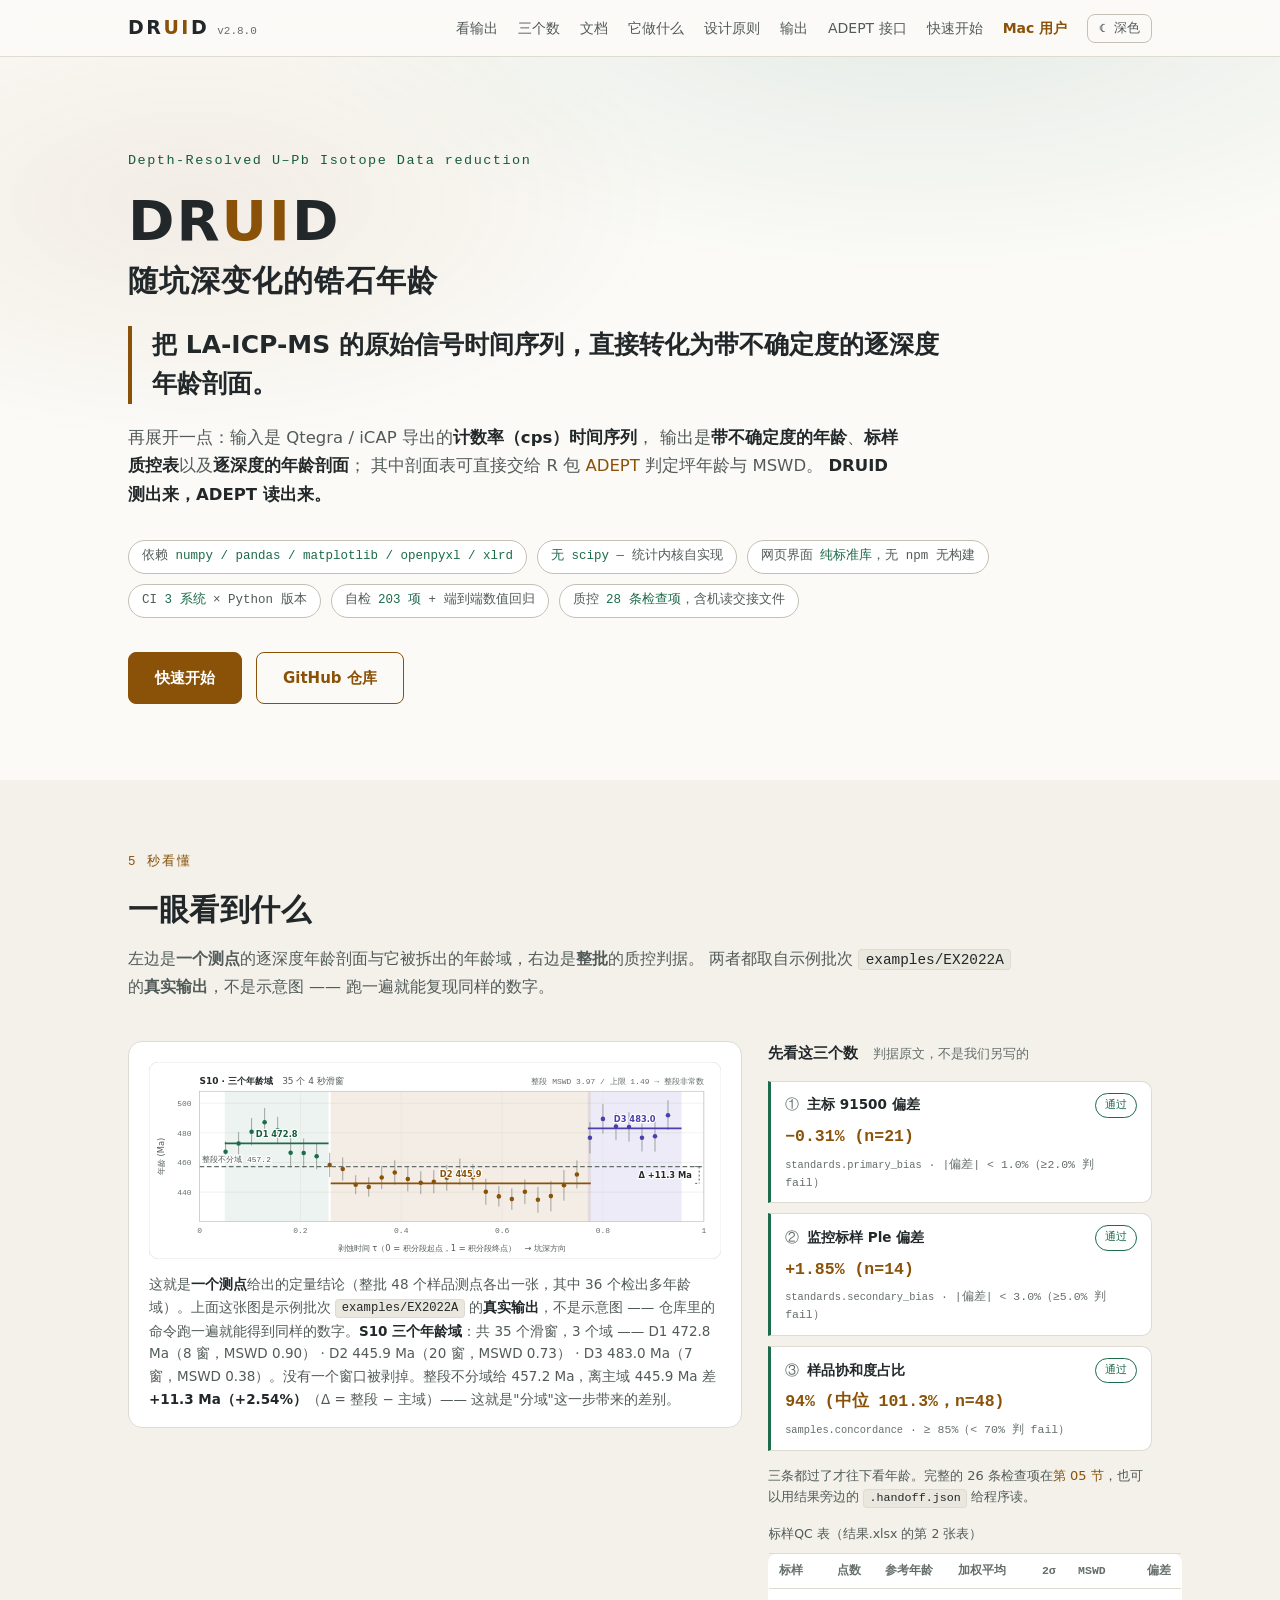
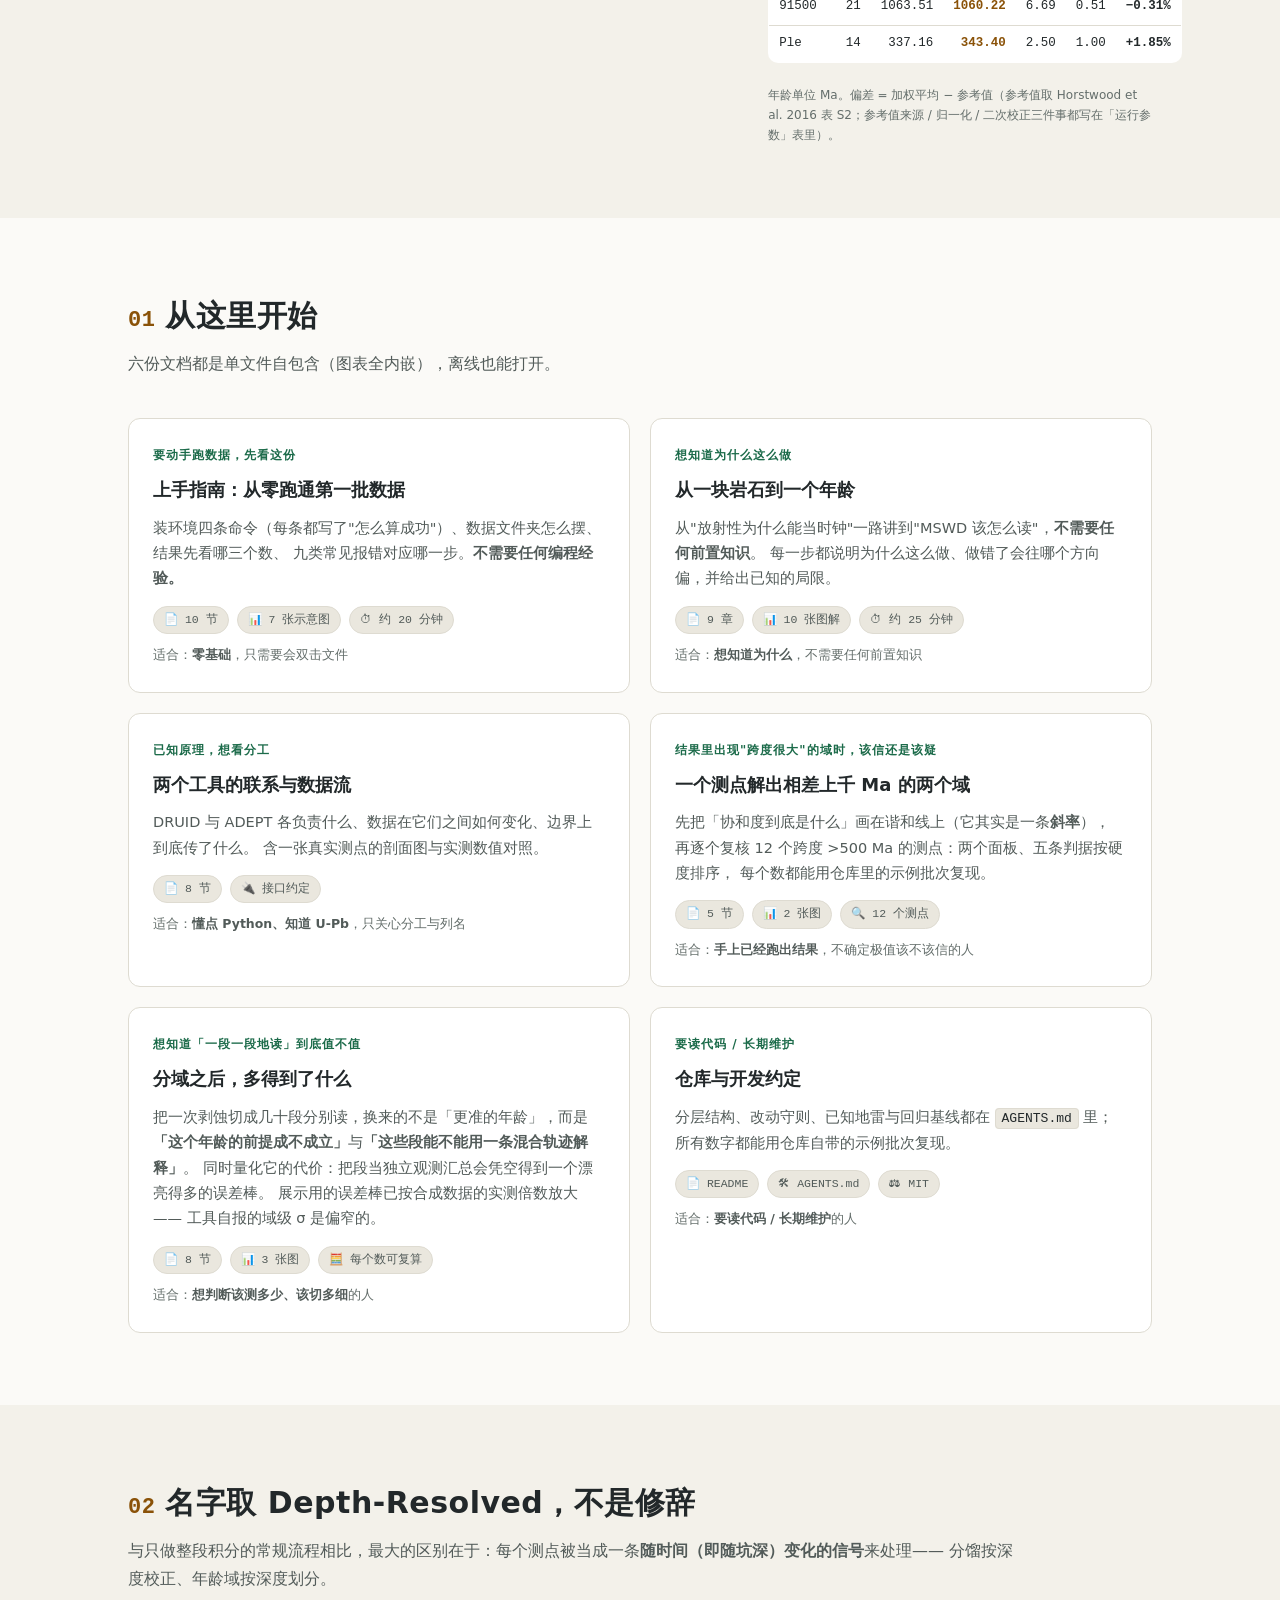
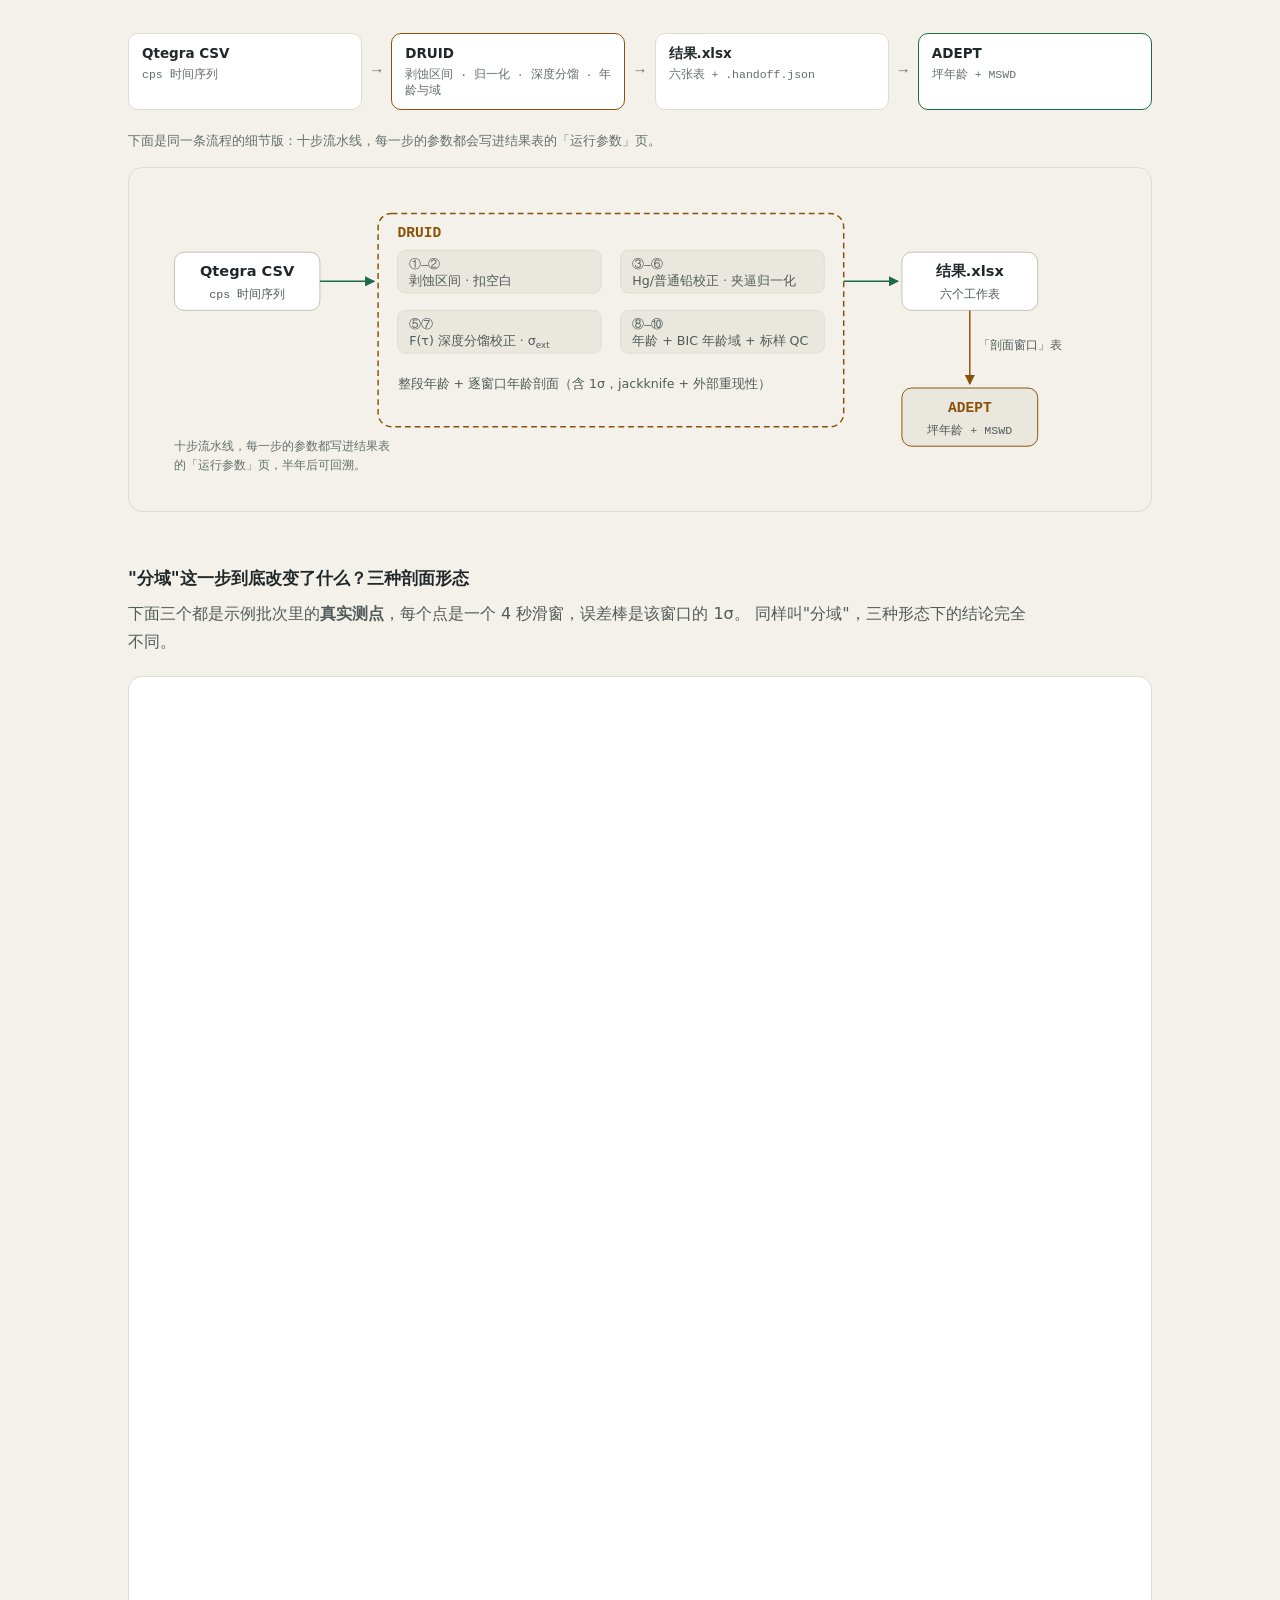
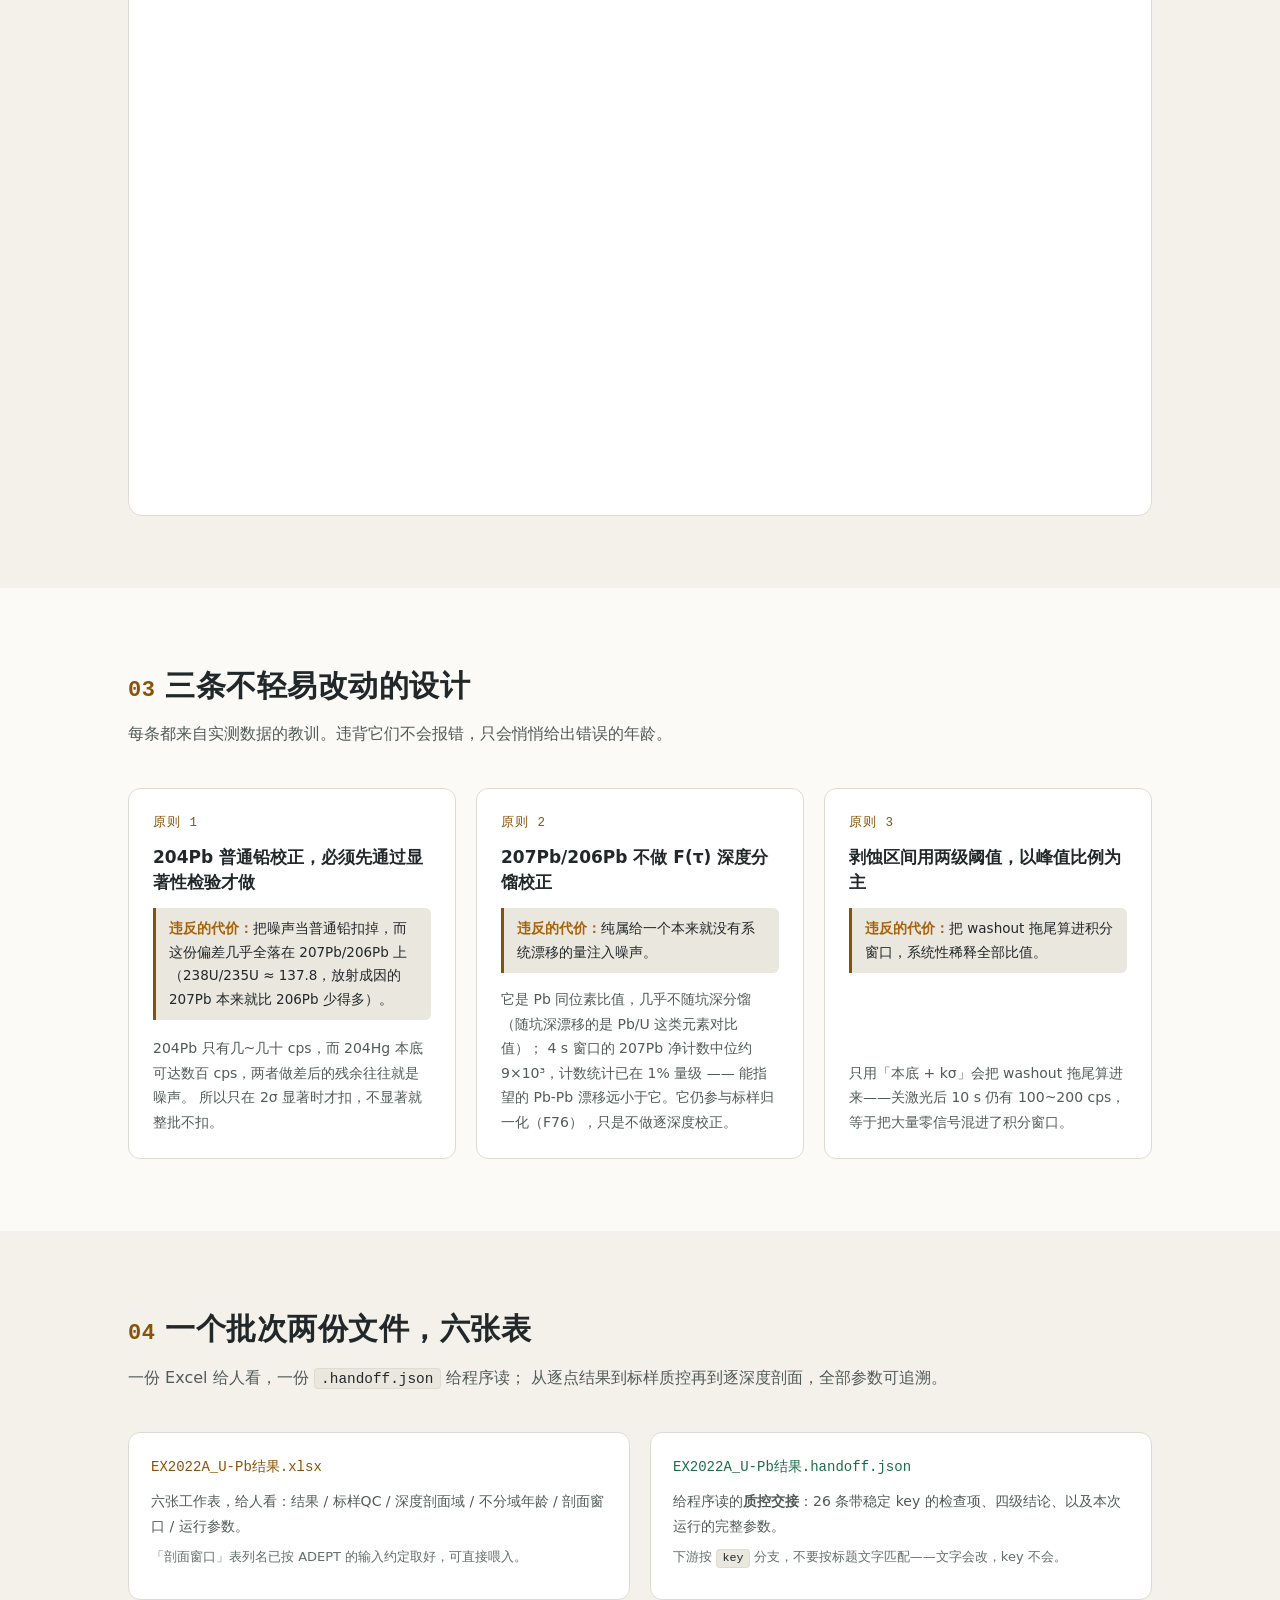
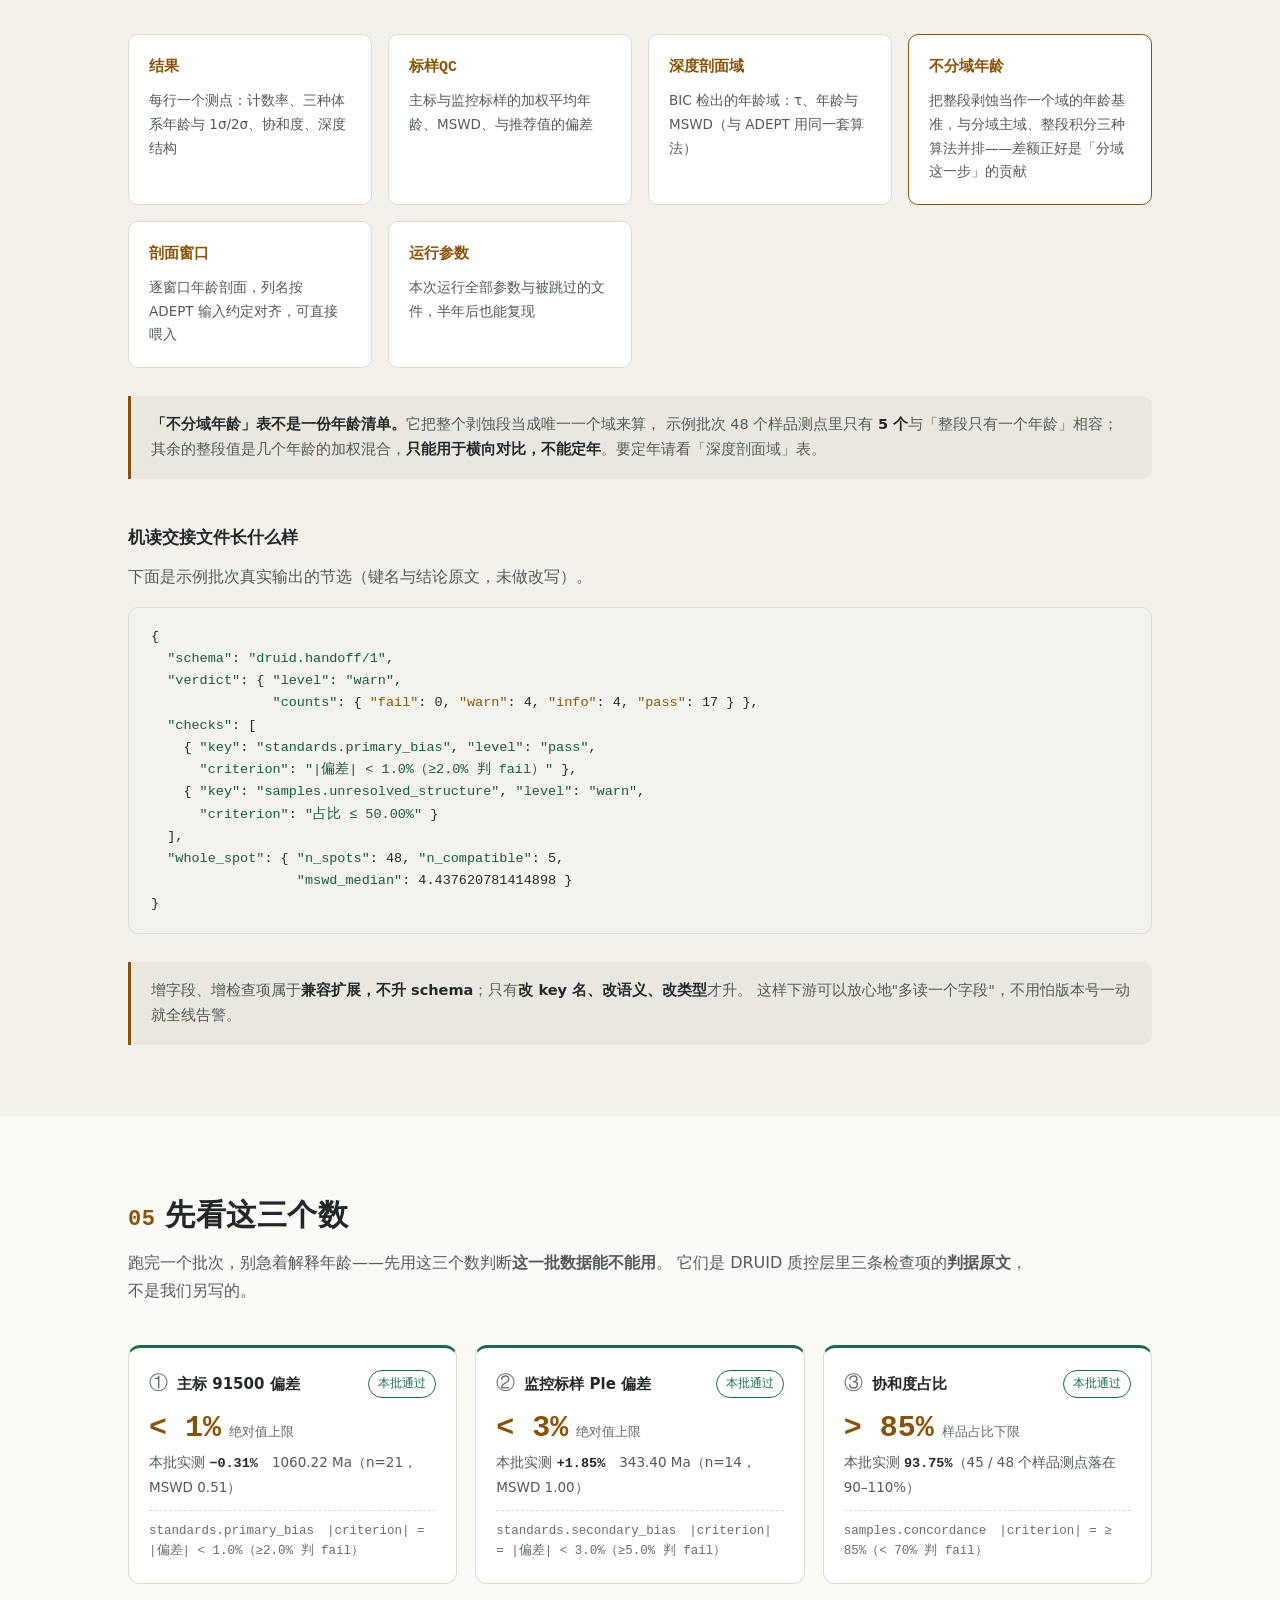
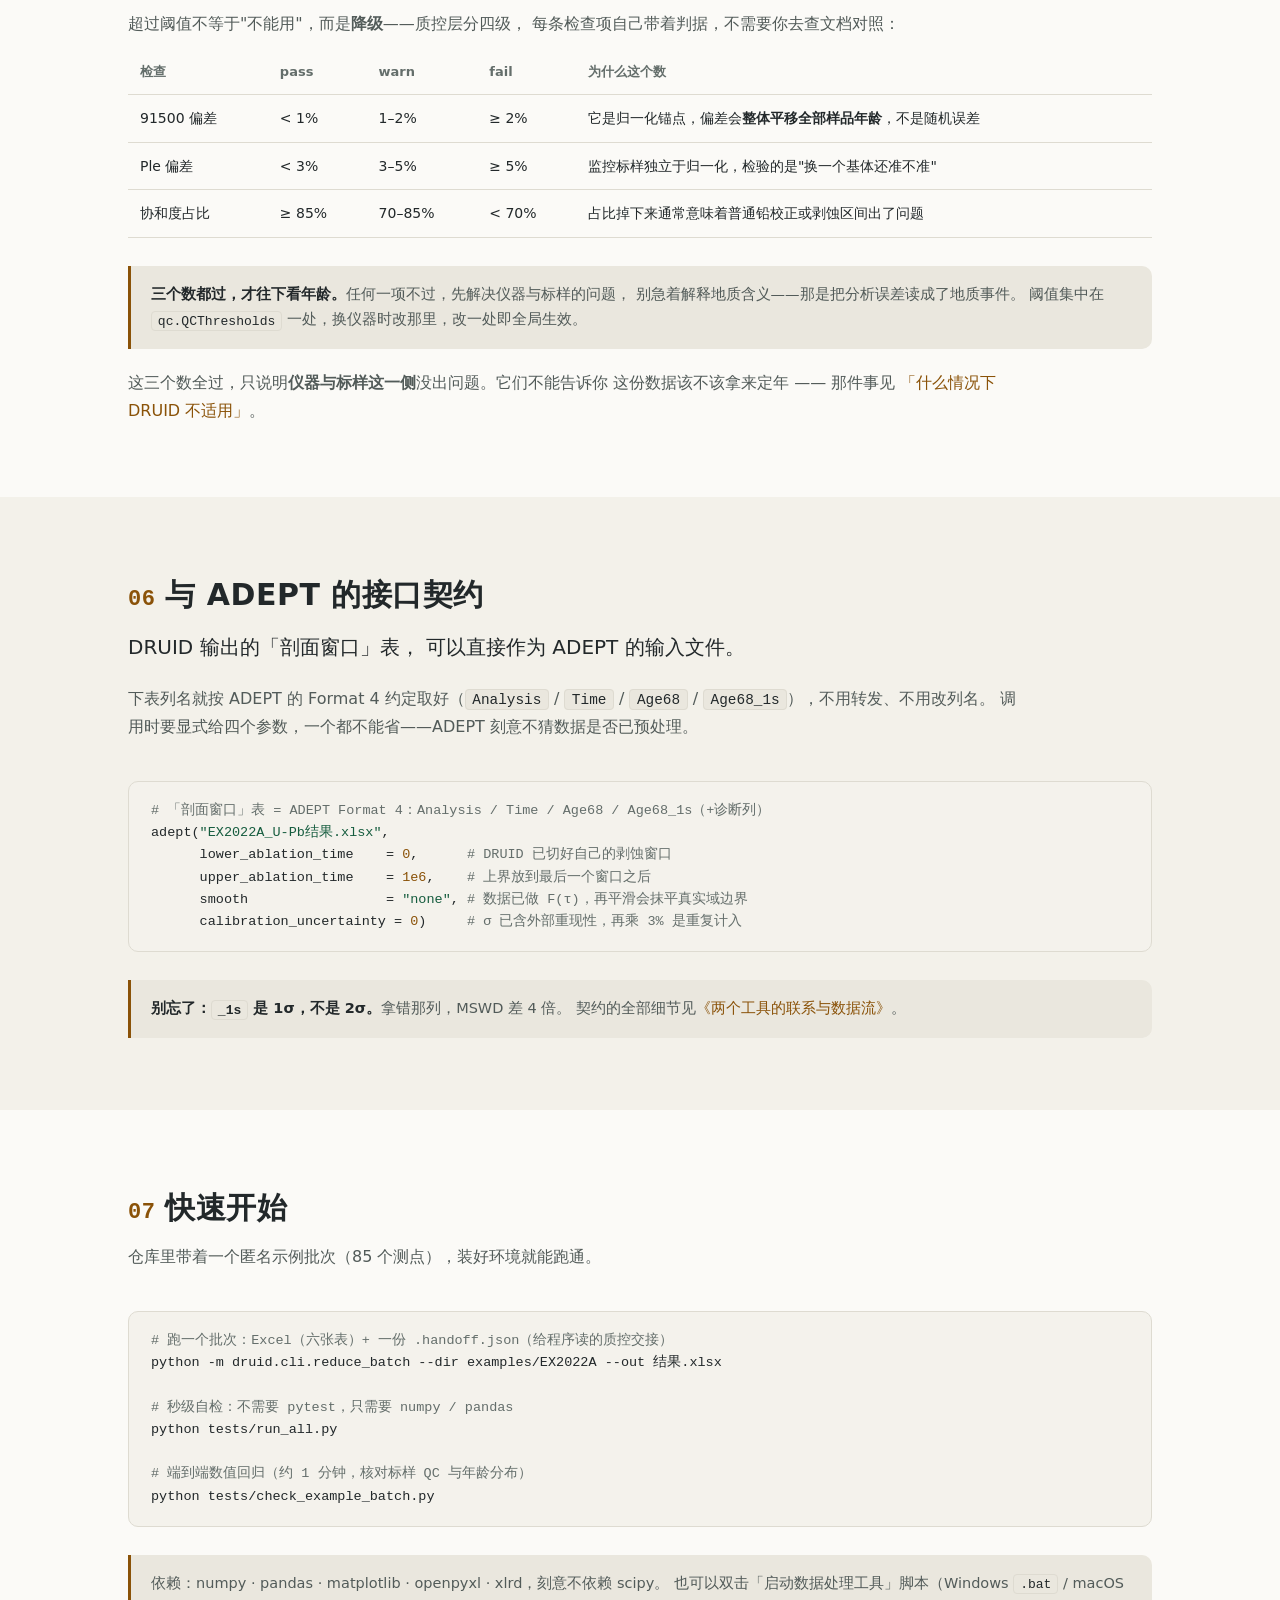
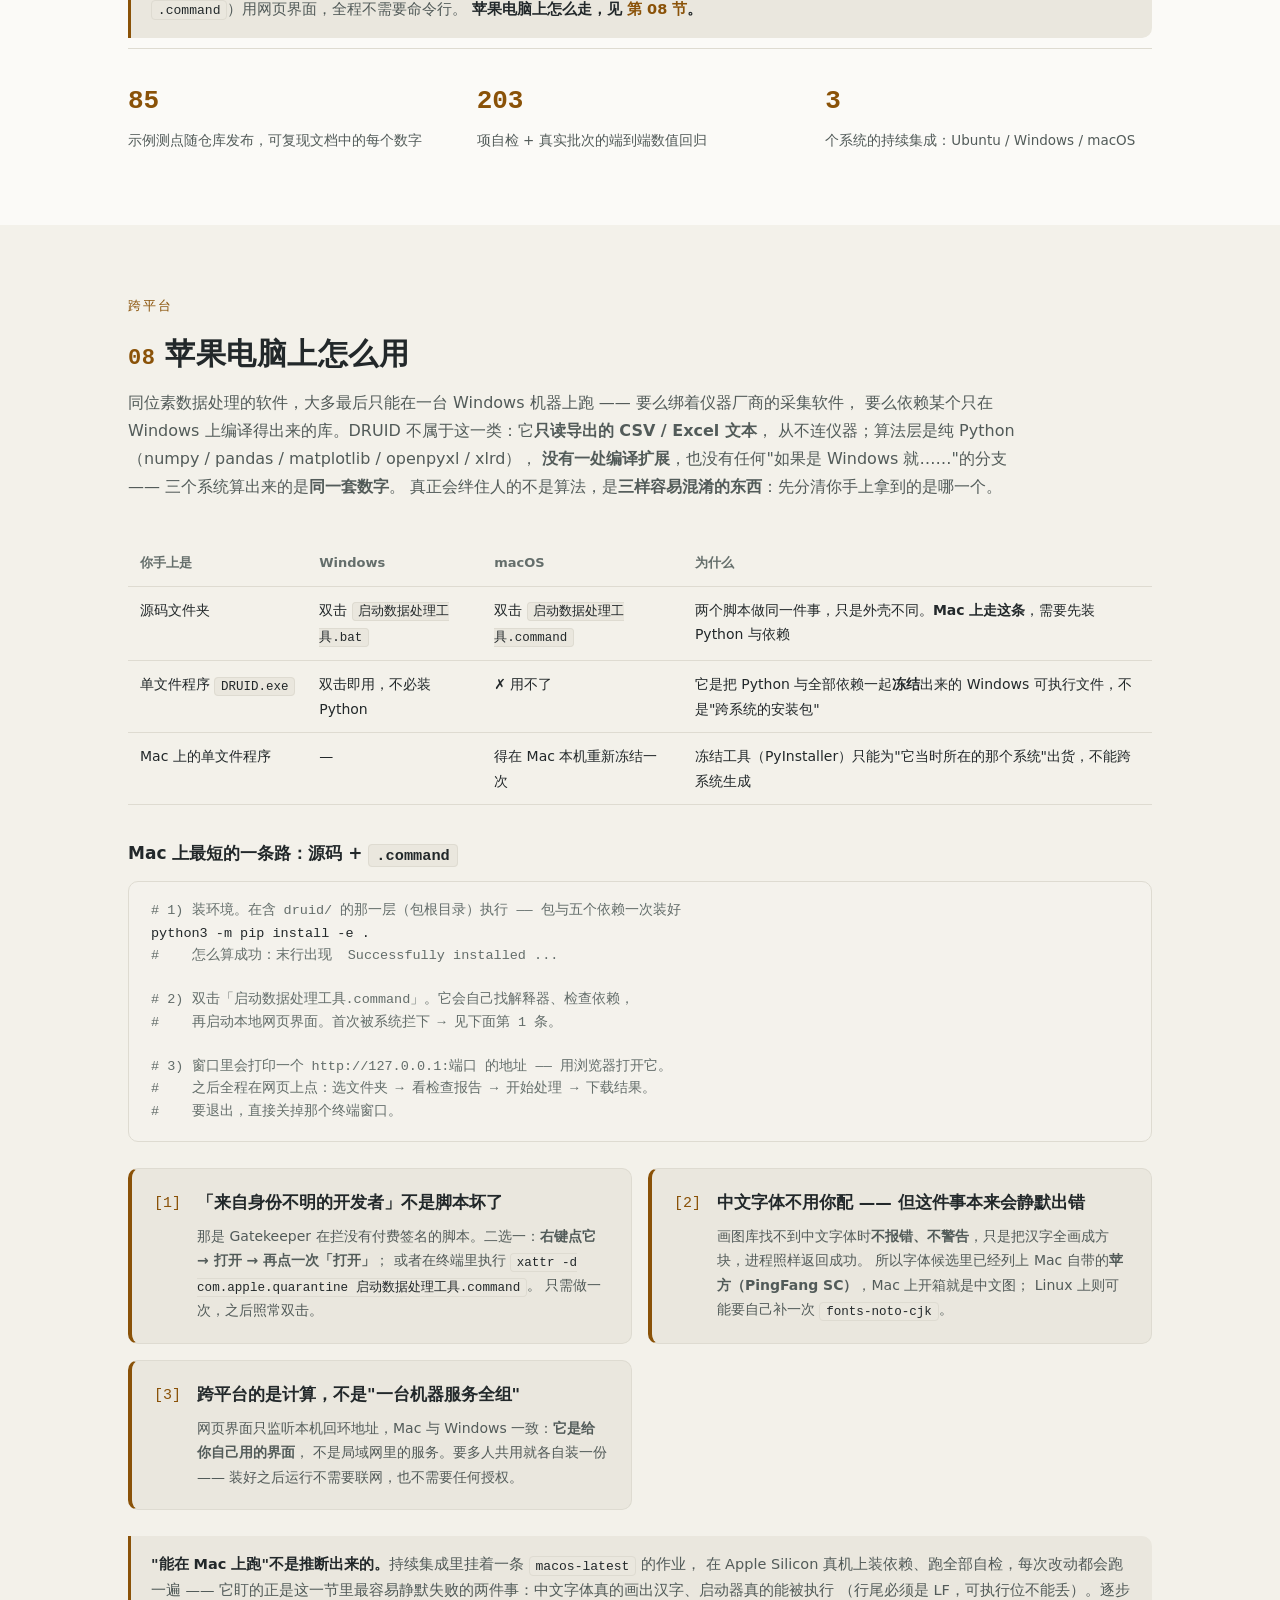
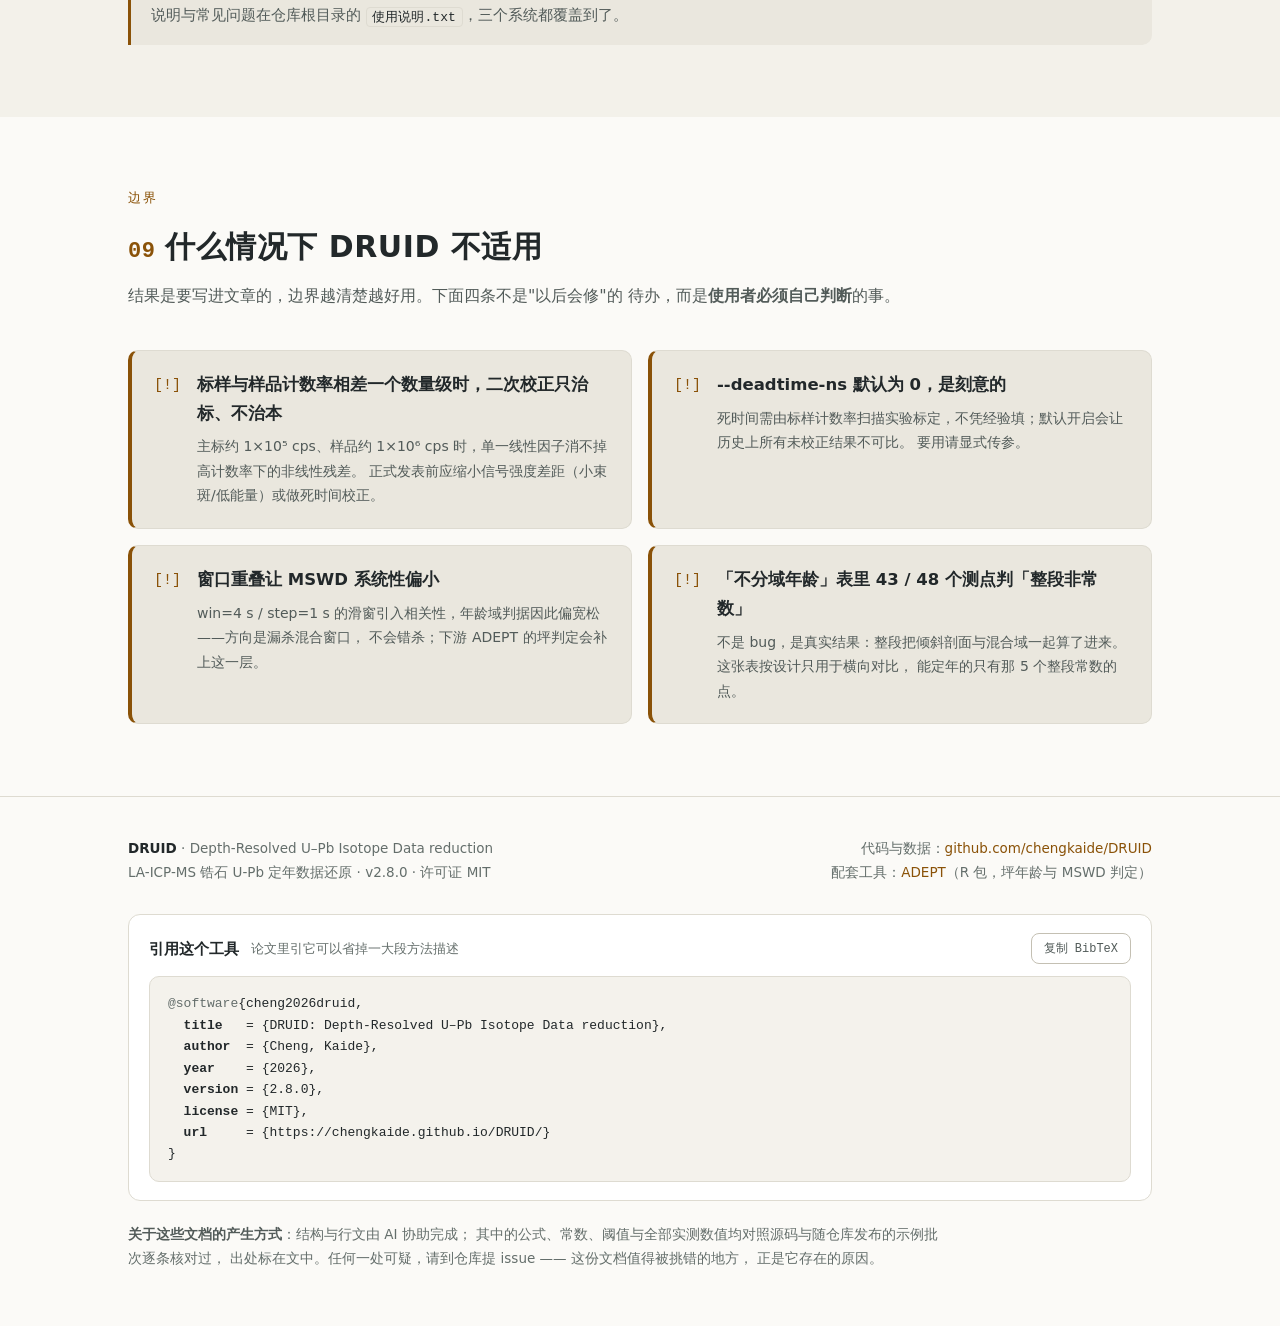
==== commit a49fe9bd: "Replace 口径 with plain wording in docs, UI text and tool strings The word is not common vocabulary fo" ====
--- a/docs/index.html
+++ b/docs/index.html
@@ -554,7 +554,7 @@
                   <div class="figscroll">
               <svg class="fig" viewBox="0 0 860 296" role="img" aria-labelledby="figPrevT figPrevD" aria-describedby="figPrevD">
               <title id="figPrevT">示例批次 EX2022A 的一个真实测点：逐深度年龄剖面与它的两个年龄域</title>
-              <desc id="figPrevD">横轴是剥蚀时间（对应坑深），纵轴是年龄。每个点是一个 4 秒滑窗，误差棒是 1σ。灰虚线是整段不分域的加权平均，两条彩色实线是两个年龄域的均值，空心点是没进入任何年龄域的窗口。右侧竖直箭头标出整段口径与主域之差。数据取自示例批次的公开结果表，可用仓库里的命令重新算出同样的数字。</desc>
+              <desc id="figPrevD">横轴是剥蚀时间（对应坑深），纵轴是年龄。每个点是一个 4 秒滑窗，误差棒是 1σ。灰虚线是整段不分域的加权平均，两条彩色实线是两个年龄域的均值，空心点是没进入任何年龄域的窗口。右侧竖直箭头标出整段（不分域）与主域之差。数据取自示例批次的公开结果表，可用仓库里的命令重新算出同样的数字。</desc>
               <rect x="0" y="0" width="860" height="296" rx="14" class="fig-bg"/>
               <g class="case" data-spot="S10">
               <text class="fig-cap" x="76" y="33">S10 · 三个年龄域<tspan class="fig-cap-sub">　35 个 4 秒滑窗</tspan></text>
@@ -703,7 +703,7 @@
               <tr><td>91500</td><td>21</td><td>1063.51</td><td><b>1060.22</b></td><td>6.69</td><td>0.51</td><td class="bias-neg">−0.31%</td></tr>
               <tr><td>Ple</td><td>14</td><td>337.16</td><td><b>343.40</b></td><td>2.50</td><td>1.00</td><td class="bias-pos">+1.85%</td></tr>
             </tbody></table>
-            <p class="qcfoot">年龄单位 Ma。偏差 = 加权平均 − 参考值（参考值取 Horstwood et al. 2016 表 S2；参考值口径 / 归一化 / 二次校正三件事都写在「运行参数」表里）。</p>
+            <p class="qcfoot">年龄单位 Ma。偏差 = 加权平均 − 参考值（参考值取 Horstwood et al. 2016 表 S2；参考值来源 / 归一化 / 二次校正三件事都写在「运行参数」表里）。</p>
         </div>
       </div>
 <!-- ==== 首屏预览结束 ==== -->
@@ -1229,8 +1229,8 @@
   <div class="outgrid rv">
     <div class="out"><h4>结果</h4><p>每行一个测点：计数率、三种体系年龄与 1σ/2σ、协和度、深度结构</p></div>
     <div class="out"><h4>标样QC</h4><p>主标与监控标样的加权平均年龄、MSWD、与推荐值的偏差</p></div>
-    <div class="out"><h4>深度剖面域</h4><p>BIC 检出的年龄域：τ、年龄与 MSWD（与 ADEPT 同口径）</p></div>
-    <div class="out hi"><h4>不分域年龄</h4><p>把整段剥蚀当作一个域的年龄基准，与分域主域、整段积分三种口径并排——差额正好是「分域这一步」的贡献</p></div>
+    <div class="out"><h4>深度剖面域</h4><p>BIC 检出的年龄域：τ、年龄与 MSWD（与 ADEPT 用同一套算法）</p></div>
+    <div class="out hi"><h4>不分域年龄</h4><p>把整段剥蚀当作一个域的年龄基准，与分域主域、整段积分三种算法并排——差额正好是「分域这一步」的贡献</p></div>
     <div class="out"><h4>剖面窗口</h4><p>逐窗口年龄剖面，列名按 ADEPT 输入约定对齐，可直接喂入</p></div>
     <div class="out"><h4>运行参数</h4><p>本次运行全部参数与被跳过的文件，半年后也能复现</p></div>
   </div>
